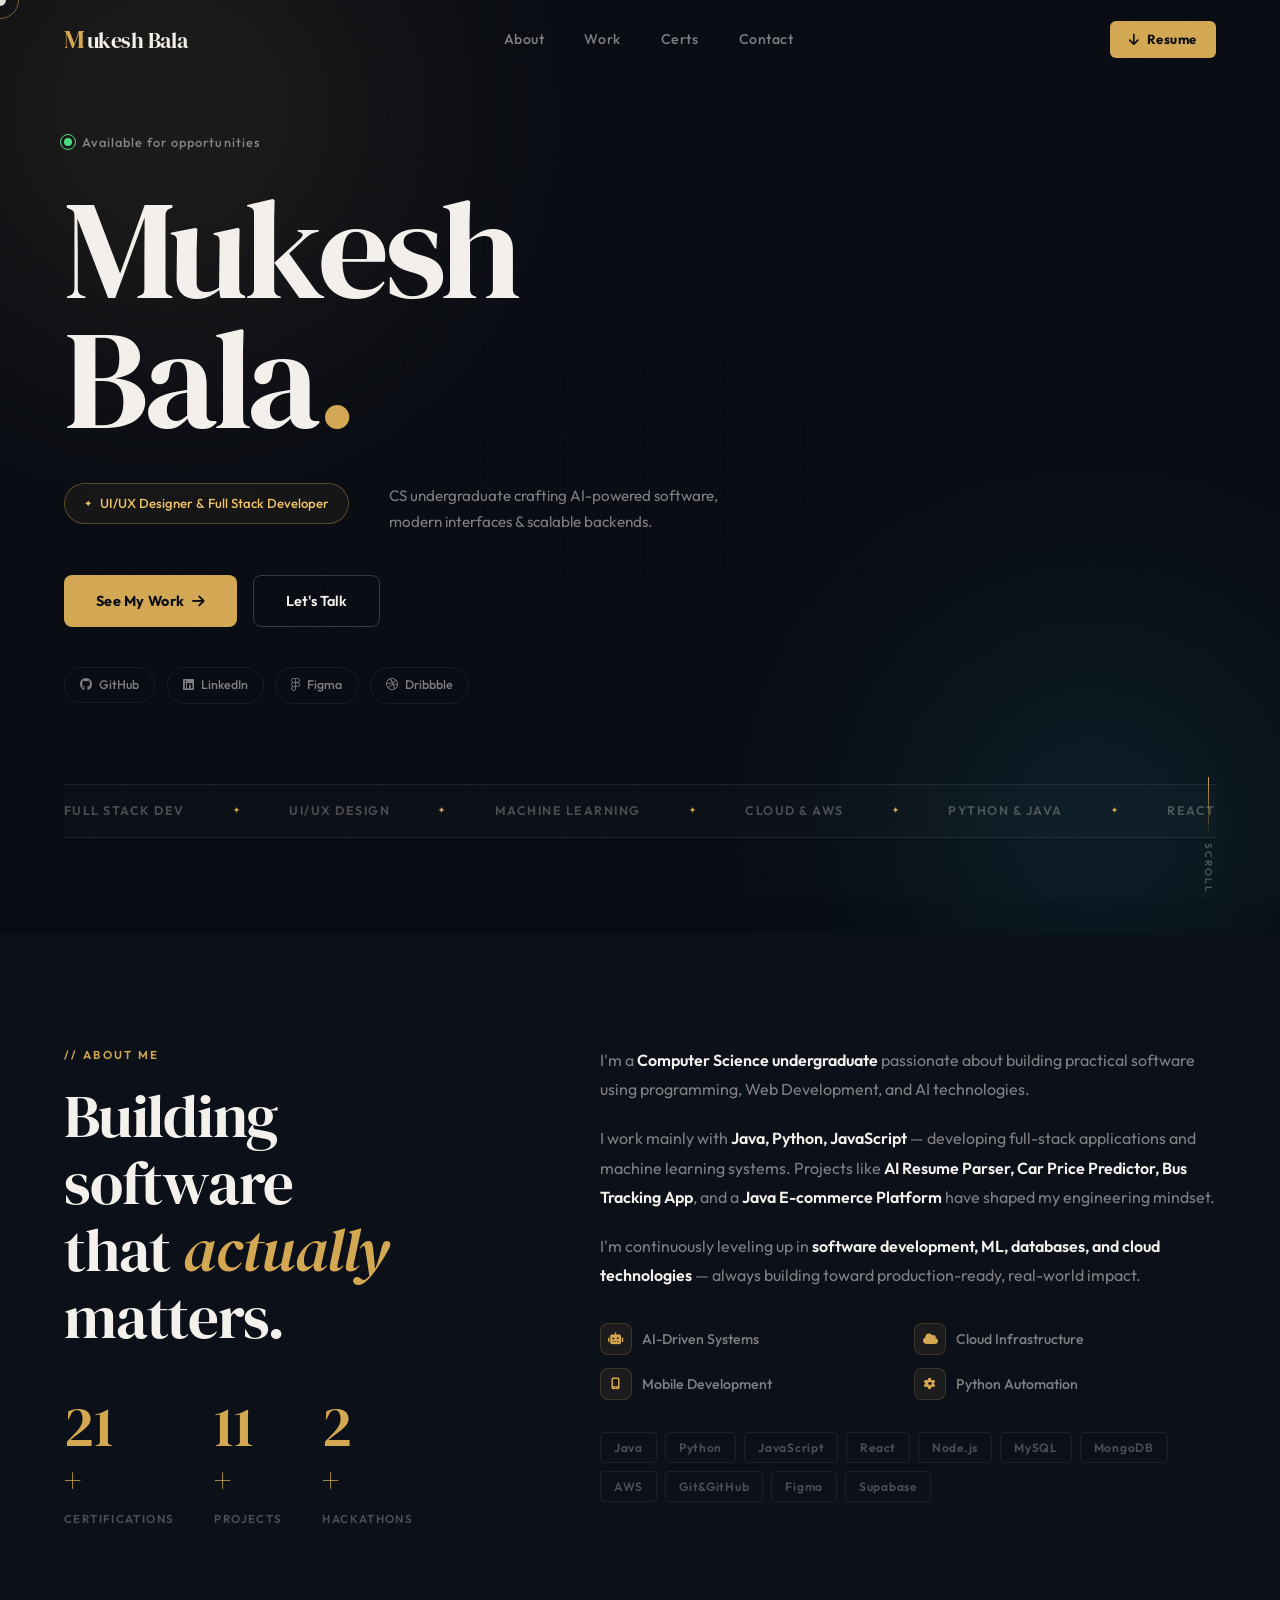
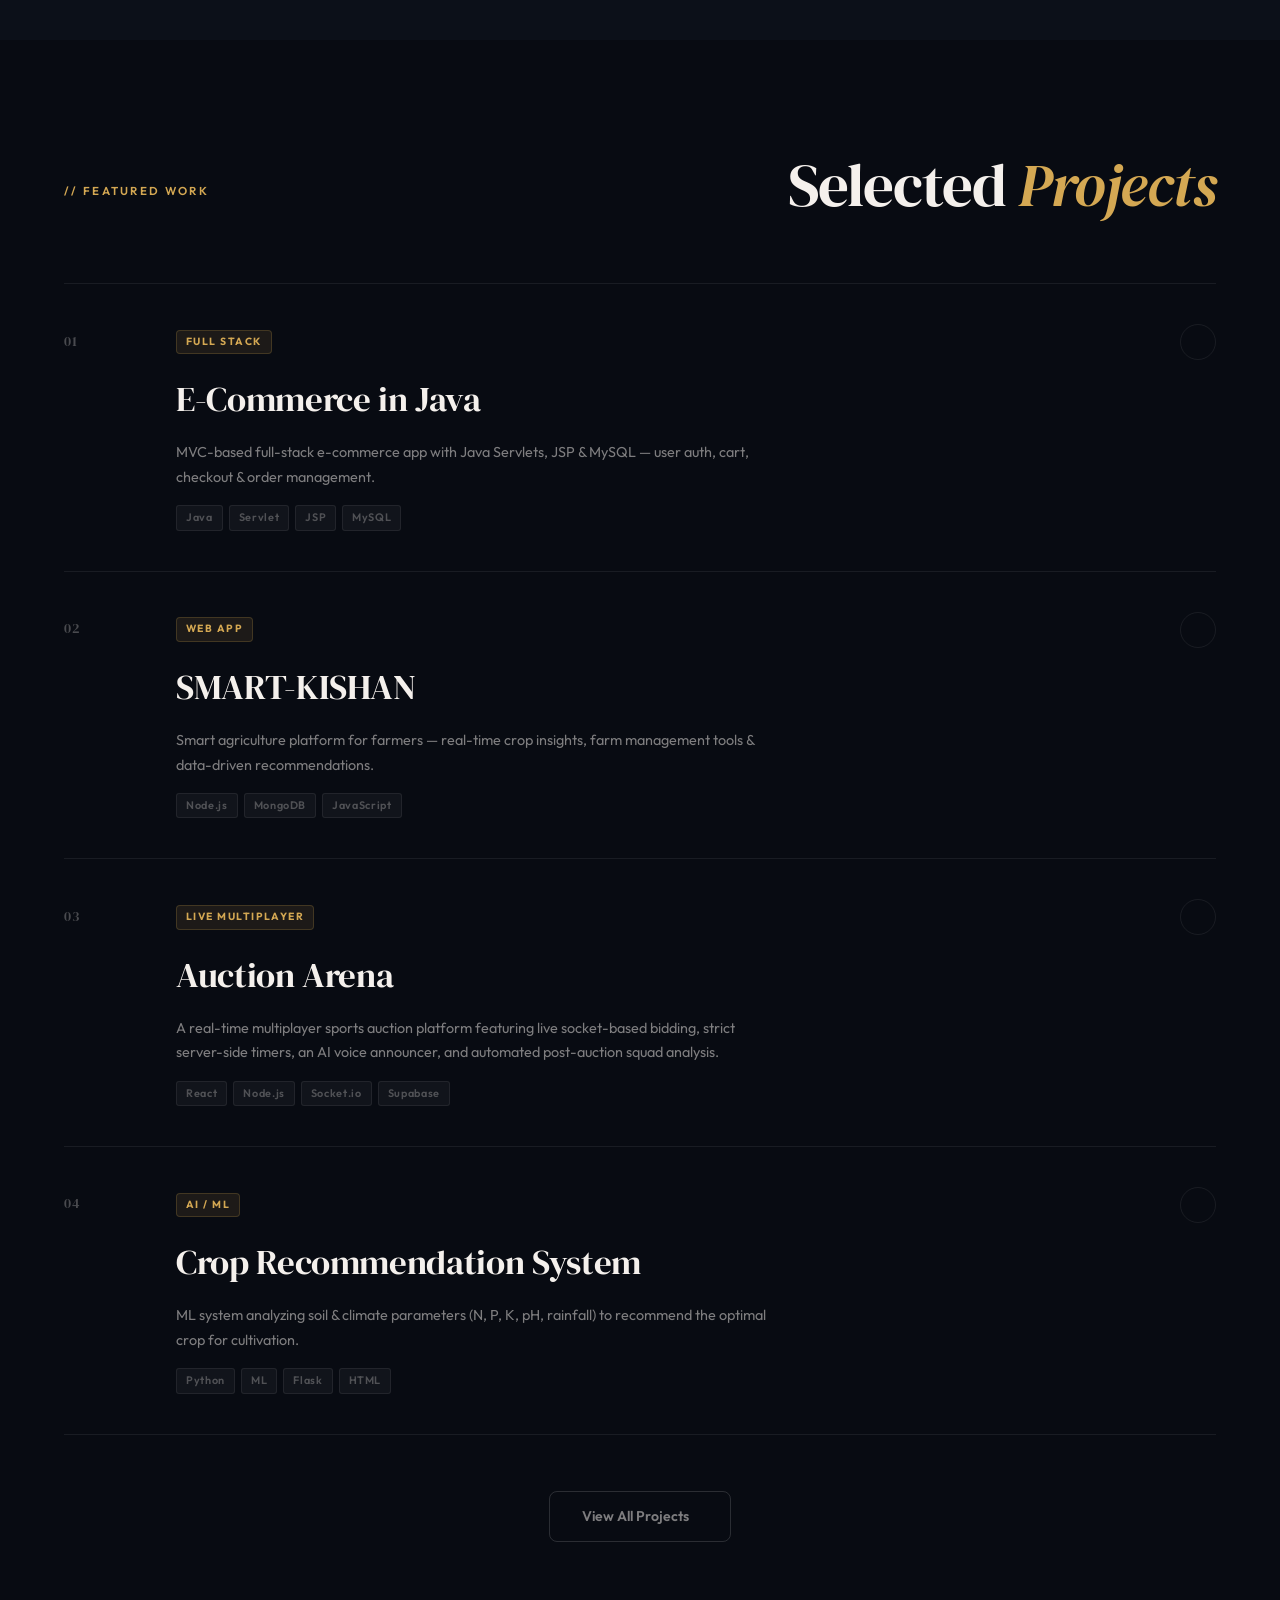
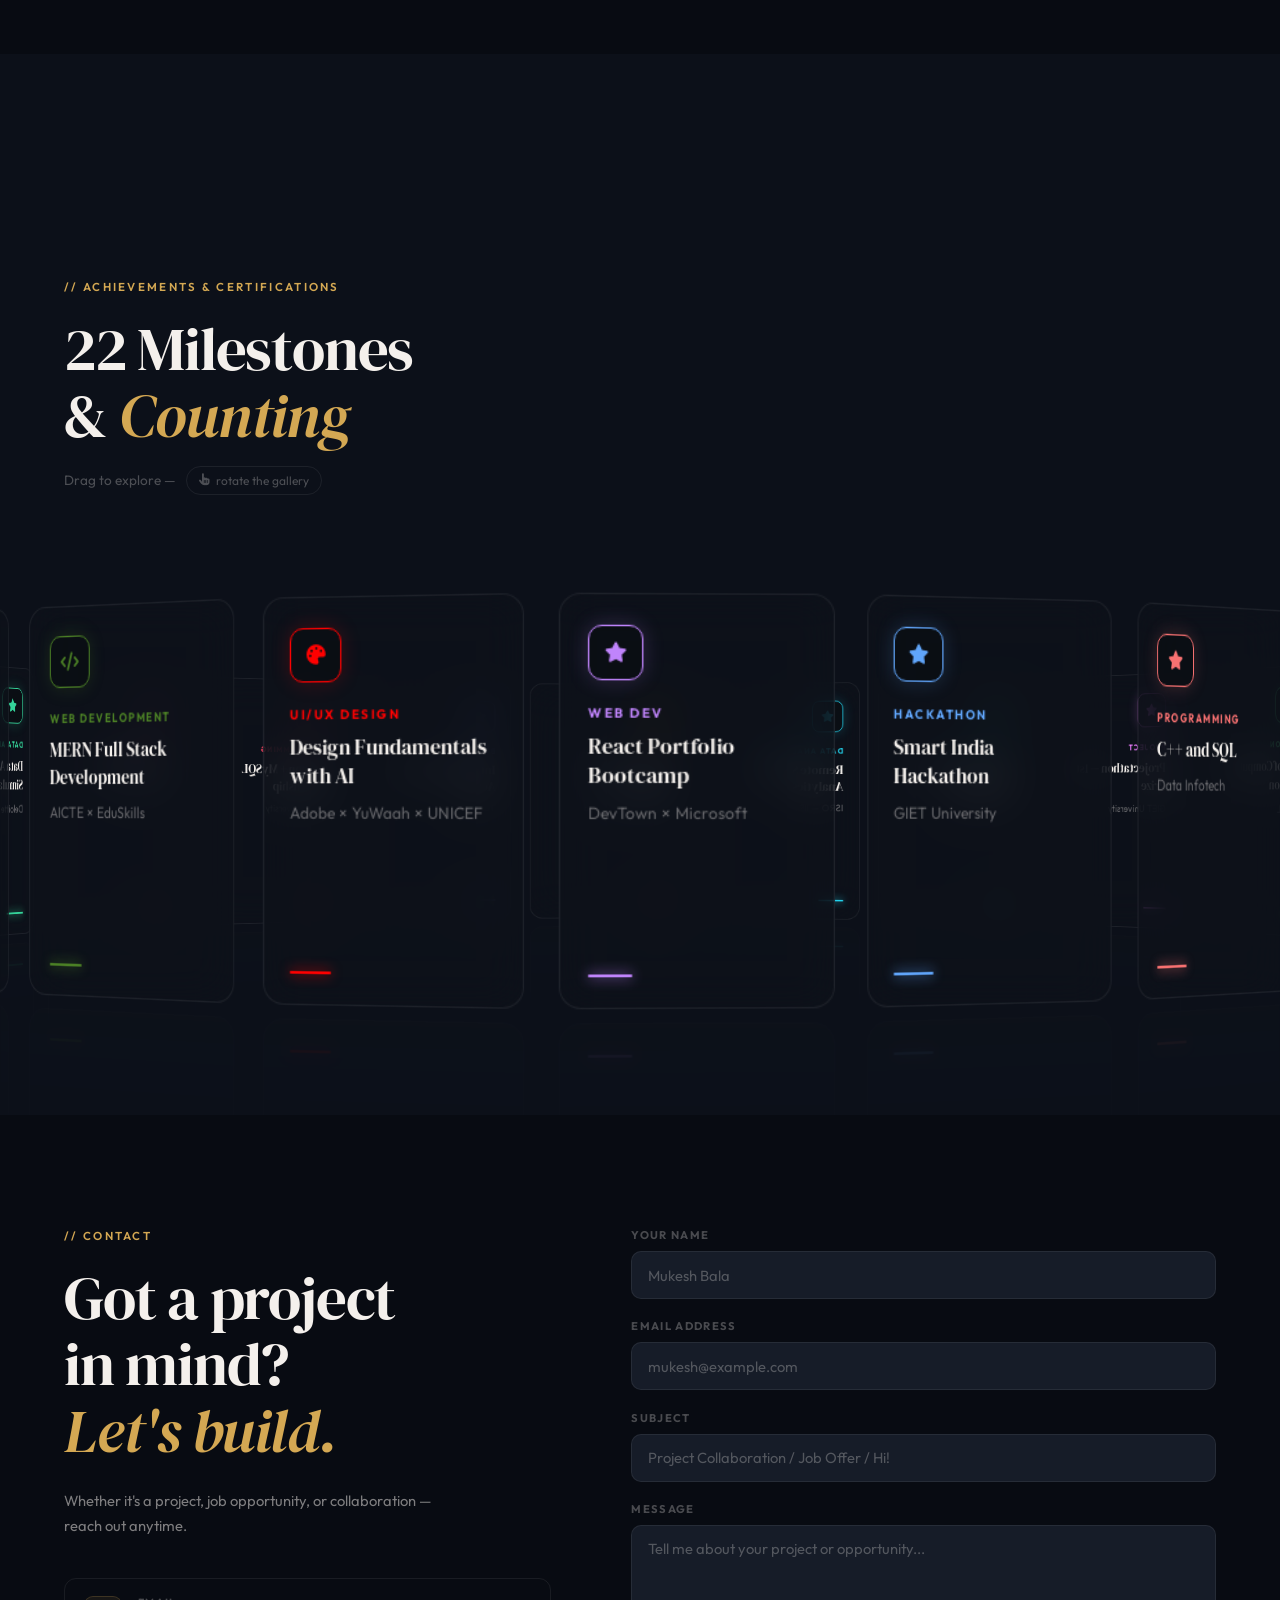
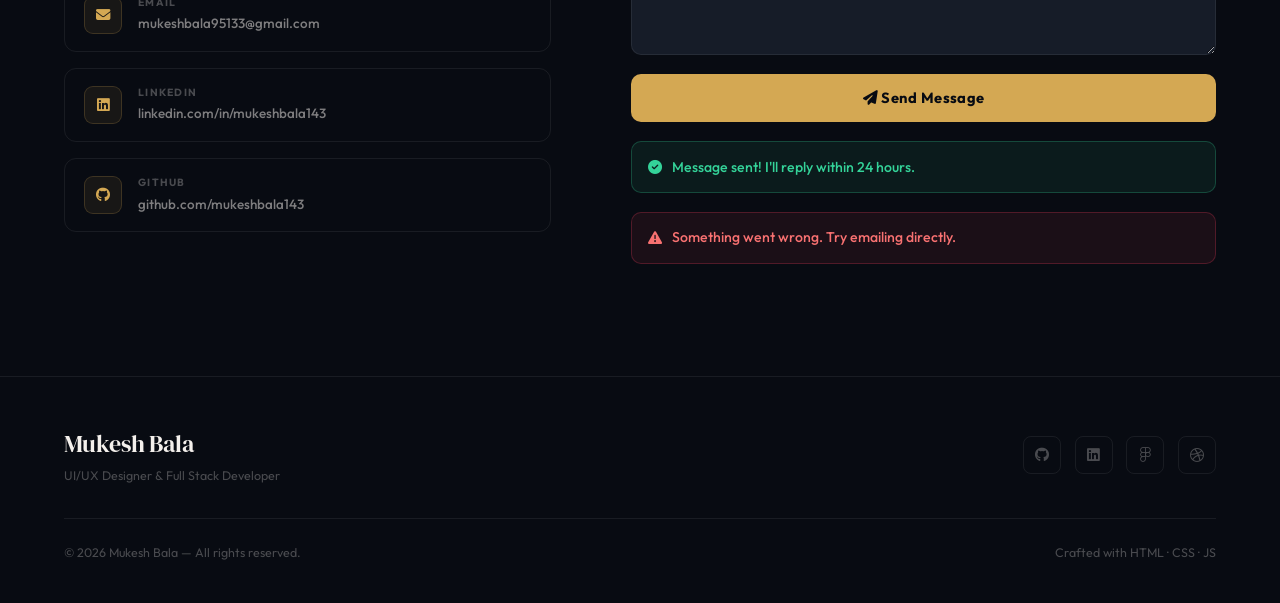
==== index.html @ f7a8ef42 "update certificate" ====
<!DOCTYPE html>
<html lang="en">
<head>
  <meta charset="UTF-8">
  <meta name="viewport" content="width=device-width, initial-scale=1.0">
  <meta name="description" content="Mukesh Bala — UI/UX Designer & Full Stack Developer. CS undergraduate building AI-powered, full-stack, and real-world software.">
  <title>Mukesh Bala</title>
  <link rel="preconnect" href="https://fonts.googleapis.com">
  <link rel="preconnect" href="https://fonts.gstatic.com" crossorigin>
  <link href="https://fonts.googleapis.com/css2?family=DM+Serif+Display:ital@0;1&family=Outfit:wght@300;400;500;600;700&display=swap" rel="stylesheet">
  <link rel="stylesheet" href="https://cdnjs.cloudflare.com/ajax/libs/font-awesome/6.5.0/css/all.min.css">
  <link rel="stylesheet" href="styles.css">
</head>
<body>

  <!-- NOISE TEXTURE OVERLAY -->
  <div class="noise"></div>

  <!-- MAGNETIC CURSOR -->
  <div class="cursor" id="cursor"><div class="cursor-dot"></div></div>
  <div class="cursor-follower" id="cursorFollower"></div>

  <!-- LOADING SCREEN -->
  <div class="loader" id="loader">
    <div class="loader-inner">
      <span class="loader-name">MB</span>
      <div class="loader-bar"><div class="loader-fill" id="loaderFill"></div></div>
    </div>
  </div>

  <!-- ═══════════════════ NAV ═══════════════════ -->
  <nav class="nav" id="mainNav">
    <a href="#home" class="nav-logo">
      <span class="logo-mark">M</span><span class="logo-text">ukesh Bala</span>
    </a>
    <div class="nav-links">
      <a href="#about"    class="nav-link">About</a>
      <a href="#work"     class="nav-link">Work</a>
      <a href="#certs"    class="nav-link">Certs</a>
      <a href="#contact"  class="nav-link">Contact</a>
    </div>
    <a href="Resume.pdf" download class="nav-cta">
      <i class="fas fa-arrow-down"></i> Resume
    </a>
    <button class="nav-toggle" id="navToggle" aria-label="Menu">
      <span></span><span></span>
    </button>
  </nav>

  <!-- MOBILE MENU -->
  <div class="mobile-menu" id="mobileMenu">
    <a href="#about"   class="mm-link" onclick="closeMobileMenu()">About</a>
    <a href="#work"    class="mm-link" onclick="closeMobileMenu()">Work</a>
    <a href="#certs"   class="mm-link" onclick="closeMobileMenu()">Certs</a>
    <a href="#contact" class="mm-link" onclick="closeMobileMenu()">Contact</a>
    <a href="Resume.pdf" download class="mm-cta">Download Resume</a>
  </div>

  <!-- ═══════════════════ HERO ═══════════════════ -->
  <section id="home" class="hero">
    <div class="hero-bg">
      <div class="hero-orb o1"></div>
      <div class="hero-orb o2"></div>
      <div class="hero-grid"></div>
    </div>

    <div class="hero-content">
      <div class="hero-eyebrow">
        <span class="pulse-ring"></span>
        <span>Available for opportunities</span>
      </div>

      <h1 class="hero-h1">
        <span class="line-wrap"><span class="reveal-line">Mukesh</span></span>
        <span class="line-wrap"><span class="reveal-line delay-1">Bala<span class="hero-dot">.</span></span></span>
      </h1>

      <div class="hero-sub-row">
        <div class="hero-role-pill">
          <span class="role-icon">✦</span>
          <span>UI/UX Designer &amp; Full Stack Developer</span>
        </div>
        <p class="hero-tagline">
          CS undergraduate crafting AI-powered software,<br>modern interfaces &amp; scalable backends.
        </p>
      </div>

      <div class="hero-ctas">
        <a href="#work" class="btn-gold">
          See My Work <i class="fas fa-arrow-right"></i>
        </a>
        <a href="#contact" class="btn-outline">
          Let's Talk
        </a>
      </div>

      <div class="hero-socials">
        <a href="https://github.com/mukeshbala143"           target="_blank" rel="noopener" class="social-pill"><i class="fab fa-github"></i><span>GitHub</span></a>
        <a href="https://www.linkedin.com/in/mukeshbala143"  target="_blank" rel="noopener" class="social-pill"><i class="fab fa-linkedin"></i><span>LinkedIn</span></a>
        <a href="https://www.figma.com/@mukeshdesign"        target="_blank" rel="noopener" class="social-pill"><i class="fab fa-figma"></i><span>Figma</span></a>
        <a href="https://dribbble.com/mukesh-bala"           target="_blank" rel="noopener" class="social-pill"><i class="fab fa-dribbble"></i><span>Dribbble</span></a>
      </div>
    </div>

    <div class="hero-marquee-wrap">
      <div class="hero-marquee">
        <span>Full Stack Dev</span><span class="sep">✦</span>
        <span>UI/UX Design</span><span class="sep">✦</span>
        <span>Machine Learning</span><span class="sep">✦</span>
        <span>Cloud &amp; AWS</span><span class="sep">✦</span>
        <span>Python &amp; Java</span><span class="sep">✦</span>
        <span>React &amp; Node</span><span class="sep">✦</span>
        <span>Full Stack Dev</span><span class="sep">✦</span>
        <span>UI/UX Design</span><span class="sep">✦</span>
        <span>Machine Learning</span><span class="sep">✦</span>
        <span>Cloud &amp; AWS</span><span class="sep">✦</span>
        <span>Python &amp; Java</span><span class="sep">✦</span>
        <span>React &amp; Node</span><span class="sep">✦</span>
      </div>
    </div>

    <div class="scroll-cue">
      <div class="scroll-line-anim"></div>
      <span>Scroll</span>
    </div>
  </section>

  <!-- ═══════════════════ ABOUT ═══════════════════ -->
  <section id="about" class="section about-section">
    <div class="container">
      <div class="about-grid">
        <div class="about-left">
          <p class="section-label">// About Me</p>
          <h2 class="section-h2">
            Building software<br>
            that <em>actually</em><br>
            matters.
          </h2>
          <div class="about-stats">
            <div class="stat">
              <span class="stat-n" data-count="22">0</span><span class="stat-plus">+</span>
              <p>Certifications</p>
            </div>
            <div class="stat">
              <span class="stat-n" data-count="12">0</span><span class="stat-plus">+</span>
              <p>Projects</p>
            </div>
            <div class="stat">
              <span class="stat-n" data-count="3">0</span><span class="stat-plus">+</span>
              <p>Hackathons</p>
            </div>
          </div>
        </div>

        <div class="about-right">
          <p class="about-body">
            I'm a <strong>Computer Science undergraduate</strong> passionate about building practical software using programming, Web Development, and AI technologies.
          </p>
          <p class="about-body">
            I work mainly with <strong>Java, Python, JavaScript</strong> — developing full-stack applications and machine learning systems. Projects like <strong>AI Resume Parser, Car Price Predictor, Bus Tracking App</strong>, and a <strong>Java E-commerce Platform</strong> have shaped my engineering mindset.
          </p>
          <p class="about-body">
            I'm continuously leveling up in <strong>software development, ML, databases, and cloud technologies</strong> — always building toward production-ready, real-world impact.
          </p>

          <div class="about-focus">
            <div class="focus-item"><i class="fas fa-robot"></i> AI-Driven Systems</div>
            <div class="focus-item"><i class="fas fa-cloud"></i> Cloud Infrastructure</div>
            <div class="focus-item"><i class="fas fa-mobile-screen"></i> Mobile Development</div>
            <div class="focus-item"><i class="fas fa-gear"></i> Python Automation</div>
          </div>

          <div class="tech-stack">
            <span>Java</span><span>Python</span><span>JavaScript</span><span>React</span>
            <span>Node.js</span><span>MySQL</span><span>MongoDB</span><span>AWS</span>
            <span>Git&GitHub</span><span>Figma</span><span>Supabase</span>
          </div>
        </div>
      </div>
    </div>
  </section>

  <!-- ═══════════════════ WORK / PROJECTS ═══════════════════ -->
  <section id="work" class="section work-section">
    <div class="container">
      <div class="section-head">
        <p class="section-label">// Featured Work</p>
        <h2 class="section-h2">Selected <em>Projects</em></h2>
      </div>

      <div class="work-list">

        <div class="work-item" data-project="cart">
          <div class="wi-number">01</div>
          <div class="wi-body">
            <div class="wi-top">
              <span class="wi-tag">Full Stack</span>
              <div class="wi-arrow"><i class="fas fa-arrow-up-right"></i></div>
            </div>
            <h3 class="wi-title">E-Commerce in Java</h3>
            <p class="wi-desc">MVC-based full-stack e-commerce app with Java Servlets, JSP &amp; MySQL — user auth, cart, checkout &amp; order management.</p>
            <div class="wi-tech"><span>Java</span><span>Servlet</span><span>JSP</span><span>MySQL</span></div>
          </div>
        </div>

        <div class="work-item" data-project="crop">
          <div class="wi-number">02</div>
          <div class="wi-body">
            <div class="wi-top">
              <span class="wi-tag">Web App</span>
              <div class="wi-arrow"><i class="fas fa-arrow-up-right"></i></div>
            </div>
            <h3 class="wi-title">SMART-KISHAN</h3>
            <p class="wi-desc">Smart agriculture platform for farmers — real-time crop insights, farm management tools &amp; data-driven recommendations.</p>
            <div class="wi-tech"><span>Node.js</span><span>MongoDB</span><span>JavaScript</span></div>
          </div>
        </div>

        <div class="work-item" data-project="auctionArena">
          <div class="wi-number">03</div>
          <div class="wi-body">
            <div class="wi-top">
              <span class="wi-tag">Live Multiplayer</span>
              <div class="wi-arrow"><i class="fas fa-arrow-up-right"></i></div>
            </div>
            <h3 class="wi-title">Auction Arena</h3>
            <p class="wi-desc">A real-time multiplayer sports auction platform featuring live socket-based bidding, strict server-side timers, an AI voice announcer, and automated post-auction squad analysis.</p>
            <div class="wi-tech"><span>React</span><span>Node.js</span><span>Socket.io</span><span>Supabase</span></div>
          </div>
        </div>

        <div class="work-item" data-project="farm">
          <div class="wi-number">04</div>
          <div class="wi-body">
            <div class="wi-top">
              <span class="wi-tag">AI / ML</span>
              <div class="wi-arrow"><i class="fas fa-arrow-up-right"></i></div>
            </div>
            <h3 class="wi-title">Crop Recommendation System</h3>
            <p class="wi-desc">ML system analyzing soil &amp; climate parameters (N, P, K, pH, rainfall) to recommend the optimal crop for cultivation.</p>
            <div class="wi-tech"><span>Python</span><span>ML</span><span>Flask</span><span>HTML</span></div>
          </div>
        </div>

      </div>

      <div class="work-cta-row">
        <a href="projects.html" class="btn-ghost">
          View All Projects <i class="fas fa-grid-2"></i>
        </a>
      </div>
    </div>
  </section>

  <!-- PROJECT MODAL -->
  <div class="pmodal-overlay" id="pModalOverlay">
    <div class="pmodal" id="pModal">
      <button class="pmodal-close" id="pModalClose"><i class="fas fa-xmark"></i></button>
      <div class="pmodal-tag" id="pmTag"></div>
      <h2 class="pmodal-title" id="pmTitle"></h2>
      <p class="pmodal-short" id="pmShort"></p>
      <p class="pmodal-long" id="pmLong"></p>
      <div class="pmodal-tech-label">Tech Stack</div>
      <div class="pmodal-tech" id="pmTech"></div>
      <a class="pmodal-gh" id="pmLink" target="_blank" rel="noopener">
        <i class="fab fa-github"></i> View on GitHub
      </a>
    </div>
  </div>

  <!-- ═══════════════════ CERTIFICATIONS CAROUSEL ═══════════════════ -->
  <section id="certs" class="section certs-section">
    <div class="container-title-certs">
      <p class="section-label">// Achievements &amp; Certifications</p>
      <h2 class="section-h2">22 Milestones<br>&amp; <em>Counting</em></h2>
      <p class="certs-sub">Drag to explore — <span class="drag-hint-text"><i class="fas fa-hand-pointer"></i> rotate the gallery</span></p>
    </div>

    <!-- ── DESKTOP: 3D Rotating Carousel ── -->
    <div class="carousel-wrapper">
      <div class="void-container" id="drag-container">
        <div class="carousel-pivot" id="pivot">

          <div class="gc" style="--i:1;  --clr:#c084fc;" onclick="openCertModal(0)">
            <div class="gc-inner">
              <div class="gc-icon"><i class="fas fa-star"></i></div>
              <span class="gc-cat">WEB DEV</span>
              <h3>React Portfolio Bootcamp</h3>
              <p>DevTown × Microsoft</p>
              <div class="gc-bar"></div>
            </div>
          </div>

          <div class="gc" style="--i:2;  --clr:#60a5fa;" onclick="openCertModal(1)">
            <div class="gc-inner">
              <div class="gc-icon"><i class="fas fa-star"></i></div>
              <span class="gc-cat">HACKATHON</span>
              <h3>Smart India Hackathon</h3>
              <p>GIET University</p>
              <div class="gc-bar"></div>
            </div>
          </div>

          <div class="gc" style="--i:3;  --clr:#f87171;" onclick="openCertModal(2)">
            <div class="gc-inner">
              <div class="gc-icon"><i class="fas fa-star"></i></div>
              <span class="gc-cat">PROGRAMMING</span>
              <h3>C++ and SQL</h3>
              <p>Data Infotech</p>
              <div class="gc-bar"></div>
            </div>
          </div>

          <div class="gc" style="--i:4;  --clr:#38bdf8;" onclick="openCertModal(3)">
            <div class="gc-inner">
              <div class="gc-icon"><i class="fas fa-star"></i></div>
              <span class="gc-cat">CYBER SECURITY</span>
              <h3>Cyber Security Workshop</h3>
              <p>Cyberyaan × GIET</p>
              <div class="gc-bar"></div>
            </div>
          </div>

          <div class="gc" style="--i:5;  --clr:#fb923c;" onclick="openCertModal(4)">
            <div class="gc-inner">
              <div class="gc-icon"><i class="fas fa-star"></i></div>
              <span class="gc-cat">HACKATHON</span>
              <h3>Hacknovation 2.0</h3>
              <p>GIET University</p>
              <div class="gc-bar"></div>
            </div>
          </div>

          <div class="gc" style="--i:6;  --clr:#f97316;" onclick="openCertModal(5)">
            <div class="gc-inner">
              <div class="gc-icon"><i class="fas fa-star"></i></div>
              <span class="gc-cat">AI / CLOUD</span>
              <h3>Oracle Cloud AI Foundations</h3>
              <p>Oracle University</p>
              <div class="gc-bar"></div>
            </div>
          </div>

          <div class="gc" style="--i:7;  --clr:#fbbf24;" onclick="openCertModal(6)">
            <div class="gc-inner">
              <div class="gc-icon"><i class="fas fa-star"></i></div>
              <span class="gc-cat">IOT</span>
              <h3>Industry 4.0 &amp; IoT</h3>
              <p>NPTEL</p>
              <div class="gc-bar"></div>
            </div>
          </div>

          <div class="gc" style="--i:8;  --clr:#4ade80;" onclick="openCertModal(7)">
            <div class="gc-inner">
              <div class="gc-icon"><i class="fas fa-star"></i></div>
              <span class="gc-cat">PYTHON</span>
              <h3>Joy of Computing Python</h3>
              <p>NPTEL</p>
              <div class="gc-bar"></div>
            </div>
          </div>

          <div class="gc" style="--i:9;  --clr:#e879f9;" onclick="openCertModal(8)">
            <div class="gc-inner">
              <div class="gc-icon"><i class="fas fa-star"></i></div>
              <span class="gc-cat">PROJECT</span>
              <h3>Projectathon — 1st Prize</h3>
              <p>GIET University</p>
              <div class="gc-bar"></div>
            </div>
          </div>

          <div class="gc" style="--i:10; --clr:#2dd4bf;" onclick="openCertModal(9)">
            <div class="gc-inner">
              <div class="gc-icon"><i class="fas fa-star"></i></div>
              <span class="gc-cat">INTERNSHIP</span>
              <h3>Industry Exposure Internship</h3>
              <p>Hebble Academy</p>
              <div class="gc-bar"></div>
            </div>
          </div>

          <div class="gc" style="--i:11; --clr:#22d3ee;" onclick="openCertModal(10)">
            <div class="gc-inner">
              <div class="gc-icon"><i class="fas fa-star"></i></div>
              <span class="gc-cat">DATA ANALYTICS</span>
              <h3>Remote Sensing Analytics</h3>
              <p>ISRO — IIRS</p>
              <div class="gc-bar"></div>
            </div>
          </div>

          <div class="gc" style="--i:12; --clr:#f59e0b;" onclick="openCertModal(11)">
            <div class="gc-inner">
              <div class="gc-icon"><i class="fas fa-star"></i></div>
              <span class="gc-cat">CLOUD</span>
              <h3>AWS Developer Training</h3>
              <p>Infosys Springboard</p>
              <div class="gc-bar"></div>
            </div>
          </div>

          <div class="gc" style="--i:13; --clr:#818cf8;" onclick="openCertModal(12)">
            <div class="gc-inner">
              <div class="gc-icon"><i class="fas fa-star"></i></div>
              <span class="gc-cat">BUSINESS</span>
              <h3>Intro to Corporate Actions</h3>
              <p>TCS iON</p>
              <div class="gc-bar"></div>
            </div>
          </div>

          <div class="gc" style="--i:14; --clr:#f43f5e;" onclick="openCertModal(13)">
            <div class="gc-inner">
              <div class="gc-icon"><i class="fas fa-star"></i></div>
              <span class="gc-cat">PROGRAMMING</span>
              <h3>Python + MySQL Internship</h3>
              <p>GIET University</p>
              <div class="gc-bar"></div>
            </div>
          </div>

          <div class="gc" style="--i:15; --clr:#ec4899;" onclick="openCertModal(14)">
            <div class="gc-inner">
              <div class="gc-icon"><i class="fas fa-star"></i></div>
              <span class="gc-cat">DATA SCIENCE</span>
              <h3>Data Science 101</h3>
              <p>IBM SkillsBuild</p>
              <div class="gc-bar"></div>
            </div>
          </div>

          <div class="gc" style="--i:16; --clr:#34d399;" onclick="openCertModal(15)">
            <div class="gc-inner">
              <div class="gc-icon"><i class="fas fa-star"></i></div>
              <span class="gc-cat">DATA ANALYTICS</span>
              <h3>Data Analytics Simulation</h3>
              <p>Deloitte (Forage)</p>
              <div class="gc-bar"></div>
            </div>
          </div>

          <div class="gc" style="--i:17; --clr:#a3e635;" onclick="openCertModal(16)">
            <div class="gc-inner">
              <div class="gc-icon"><i class="fas fa-star"></i></div>
              <span class="gc-cat">DESIGN &amp; UX</span>
              <h3>UX Design Foundations</h3>
              <p>Google (Coursera)</p>
              <div class="gc-bar"></div>
            </div>
          </div>

          <!-- ── NEW: Card 18 — AI-ML Virtual Internship ── -->
          <div class="gc" style="--i:18; --clr:#5f969f;" onclick="openCertModal(17)">
            <div class="gc-inner">
              <div class="gc-icon"><i class="fas fa-star"></i></div>
              <span class="gc-cat">AI / ML</span>
              <h3>AI-ML Virtual Internship</h3>
              <p>AICTE × Google × EduSkills</p>
              <div class="gc-bar"></div>
            </div>
          </div>

          <!-- NPTEL Certificate -->
          <div class="gc" style="--i:19; --clr:#6e5431;" onclick="openCertModal(18)">
            <div class="gc-inner">
              <div class="gc-icon"><i class="fas fa-chart-bar"></i></div>
              <span class="gc-cat">Data Science</span>
              <h3>Data Analytics with Python</h3>
              <p>NPTEL × IIT Roorkee</p>
              <div class="gc-bar"></div>
            </div>
          </div>

          <!-- Infosys Certificate -->
          <div class="gc" style="--i:20; --clr:#34627c;" onclick="openCertModal(19)">
            <div class="gc-inner">
              <div class="gc-icon"><i class="fas fa-robot"></i></div>
              <span class="gc-cat">Generative AI</span>
              <h3>Prompt Engineering</h3>
              <p>Infosys Springboard</p>
              <div class="gc-bar"></div>
            </div>
          </div>

          <!-- MERN Full Stack Development -->
          <div class="gc" style="--i:21; --clr:#4b8025;" onclick="openCertModal(20)">
            <div class="gc-inner">
              <div class="gc-icon"><i class="fas fa-code"></i></div>
              <span class="gc-cat">WEB DEVELOPMENT</span>
              <h3>MERN Full Stack Development</h3>
              <p>AICTE × EduSkills</p>
              <div class="gc-bar"></div>
            </div>
          </div>

          <!-- Design Fundamentals with AI -->
          <div class="gc" style="--i:22; --clr:#FF0000;" onclick="openCertModal(21)">
            <div class="gc-inner">
              <div class="gc-icon"><i class="fas fa-palette"></i></div>
              <span class="gc-cat">UI/UX DESIGN</span>
              <h3>Design Fundamentals with AI</h3>
              <p>Adobe × YuWaah × UNICEF</p>
              <div class="gc-bar"></div>
            </div>
          </div>

        </div>
      </div>
    </div>

    <!-- ── MOBILE: Horizontal Swipe Carousel ── -->
    <div class="mobile-cert-track-wrap">
      <p class="mobile-swipe-hint">
        <i class="fas fa-hand-pointer"></i> Swipe to explore all 22 certifications
      </p>
      <div class="mobile-cert-track">
        <!-- Cards built dynamically by JS from certsData -->
      </div>
      <div class="mobile-cert-dots"></div>
    </div>

  </section>

  <!-- CERT MODAL -->
  <div class="cert-overlay" id="certOverlay" onclick="handleCertOverlay(event)">
    <div class="cert-modal" id="certModal">
      <div class="cm-bar" id="cmBar"></div>
      <div class="cm-body">
        <div class="cm-head">
          <div class="cm-meta">
            <span class="cm-cat"  id="cmCat"></span>
            <h3 class="cm-title" id="cmTitle"></h3>
            <p  class="cm-prov"  id="cmProv"></p>
          </div>
          <button class="cm-close" onclick="closeCertModal()"><i class="fas fa-xmark"></i></button>
        </div>
        <p class="cm-desc" id="cmDesc"></p>
        <div class="cm-tech-label">Technologies</div>
        <div class="cm-tags" id="cmTags"></div>
        <div class="cm-footer" id="cmFooter"></div>
      </div>
    </div>
  </div>

  <!-- ═══════════════════ CONTACT ═══════════════════ -->
  <section id="contact" class="section contact-section">
    <div class="container">
      <div class="contact-grid">

        <div class="contact-left">
          <p class="section-label">// Contact</p>
          <h2 class="section-h2">
            Got a project<br>in mind?<br><em>Let's build.</em>
          </h2>
          <p class="contact-sub">Whether it's a project, job opportunity, or collaboration — reach out anytime.</p>

          <div class="contact-info-list">
            <a href="mailto:mukeshbala95133@gmail.com" class="cil-item">
              <div class="cil-icon"><i class="fas fa-envelope"></i></div>
              <div>
                <span class="cil-label">Email</span>
                <span class="cil-val">mukeshbala95133@gmail.com</span>
              </div>
            </a>
            <a href="https://www.linkedin.com/in/mukeshbala143" target="_blank" class="cil-item">
              <div class="cil-icon"><i class="fab fa-linkedin"></i></div>
              <div>
                <span class="cil-label">LinkedIn</span>
                <span class="cil-val">linkedin.com/in/mukeshbala143</span>
              </div>
            </a>
            <a href="https://github.com/mukeshbala143" target="_blank" class="cil-item">
              <div class="cil-icon"><i class="fab fa-github"></i></div>
              <div>
                <span class="cil-label">GitHub</span>
                <span class="cil-val">github.com/mukeshbala143</span>
              </div>
            </a>
          </div>
        </div>

        <div class="contact-right">
          <form class="contact-form" id="contactForm" novalidate>
            <div class="cf-group">
              <label class="cf-label">Your Name</label>
              <input type="text"  class="cf-input" id="cfName"    placeholder="Mukesh Bala" autocomplete="name" required>
            </div>
            <div class="cf-group">
              <label class="cf-label">Email Address</label>
              <input type="email" class="cf-input" id="cfEmail"   placeholder="mukesh@example.com" autocomplete="email" required>
            </div>
            <div class="cf-group">
              <label class="cf-label">Subject</label>
              <input type="text"  class="cf-input" id="cfSubject" placeholder="Project Collaboration / Job Offer / Hi!">
            </div>
            <div class="cf-group">
              <label class="cf-label">Message</label>
              <textarea class="cf-input cf-textarea" id="cfMessage" placeholder="Tell me about your project or opportunity..." required></textarea>
            </div>

            <input type="checkbox" name="botcheck" style="display:none">

            <button type="submit" class="cf-submit" id="cfSubmit">
              <span id="cfBtnText"><i class="fas fa-paper-plane"></i> Send Message</span>
              <span id="cfBtnLoad" style="display:none"><i class="fas fa-circle-notch fa-spin"></i> Sending...</span>
            </button>

            <div class="cf-success" id="cfSuccess" style="display:none">
              <i class="fas fa-circle-check"></i>
              <span>Message sent! I'll reply within 24 hours.</span>
            </div>

            <div class="cf-error" id="cfError" style="display:none">
              <i class="fas fa-triangle-exclamation"></i>
              <span id="cfErrorMsg">Something went wrong. Try emailing directly.</span>
            </div>
          </form>
        </div>

      </div>
    </div>
  </section>

  <!-- ═══════════════════ FOOTER ═══════════════════ -->
  <footer class="footer">
    <div class="container">
      <div class="footer-inner">
        <div class="footer-left">
          <p class="footer-name">Mukesh Bala</p>
          <p class="footer-sub">UI/UX Designer &amp; Full Stack Developer</p>
        </div>
        <div class="footer-socials">
          <a href="https://github.com/mukeshbala143"          target="_blank" rel="noopener"><i class="fab fa-github"></i></a>
          <a href="https://www.linkedin.com/in/mukeshbala143" target="_blank" rel="noopener"><i class="fab fa-linkedin"></i></a>
          <a href="https://www.figma.com/@mukeshdesign"       target="_blank" rel="noopener"><i class="fab fa-figma"></i></a>
          <a href="https://dribbble.com/mukesh-bala"          target="_blank" rel="noopener"><i class="fab fa-dribbble"></i></a>
        </div>
      </div>
      <div class="footer-divider"></div>
      <div class="footer-bottom">
        <p>© 2026 Mukesh Bala — All rights reserved.</p>
        <p>Crafted with HTML · CSS · JS</p>
      </div>
    </div>
  </footer>

  <script src="app.js"></script>
</body>
</html>
---- styles.css ----
/* ================================================================
   MUKESH BALA PORTFOLIO — styles.css
   Aesthetic: Dark Luxury Editorial
   Fonts: DM Serif Display + Outfit
   Theme: Near-black, gold accent, sharp editorial layout
   ================================================================ */

/* ── RESET ── */
*, *::before, *::after { margin:0; padding:0; box-sizing:border-box; }

:root {
  --black:      #080b12;
  --dark:       #0c1019;
  --surface:    #111620;
  --surface2:   #161c28;
  --border:     rgba(255,255,255,0.07);
  --border-h:   rgba(255,255,255,0.14);
  --gold:       #d4a853;
  --gold-light: #f0c46a;
  --cyan:       #22d3ee;
  --white:      #f4f0ec;
  --grey:       rgba(244,240,236,0.5);
  --grey2:      rgba(244,240,236,0.28);
  --font-serif: 'DM Serif Display', serif;
  --font-sans:  'Outfit', sans-serif;
  --ease:       cubic-bezier(0.4,0,0.2,1);
  --ease-out:   cubic-bezier(0,0,0.2,1);
  /* Carousel */
  --cw: 200px;
  --ch: 300px;
  --cr: 780px;
}

html { scroll-behavior:smooth; }

body {
  font-family: var(--font-sans);
  background: var(--black);
  color: var(--white);
  overflow-x: hidden;
  line-height: 1.6;
  cursor: none;
}

::selection { background:rgba(212,168,83,0.25); color:var(--white); }

/* ── NOISE TEXTURE ── */
.noise {
  position: fixed;
  inset: 0;
  z-index: 9999;
  pointer-events: none;
  opacity: 0.032;
  background-image: url("data:image/svg+xml,%3Csvg viewBox='0 0 256 256' xmlns='http://www.w3.org/2000/svg'%3E%3Cfilter id='noise'%3E%3CfeTurbulence type='fractalNoise' baseFrequency='0.9' numOctaves='4' stitchTiles='stitch'/%3E%3C/filter%3E%3Crect width='100%25' height='100%25' filter='url(%23noise)'/%3E%3C/svg%3E");
  background-size: 256px 256px;
}

/* ── CUSTOM CURSOR ── */
.cursor {
  position: fixed;
  top: 0; left: 0;
  width: 12px; height: 12px;
  pointer-events: none;
  z-index: 10000;
  mix-blend-mode: difference;
  transform: translate(-50%,-50%);
}

.cursor-dot {
  width: 100%; height: 100%;
  background: var(--white);
  border-radius: 50%;
  transition: transform 0.15s var(--ease);
}

.cursor-follower {
  position: fixed;
  width: 38px; height: 38px;
  border: 1px solid rgba(212,168,83,0.5);
  border-radius: 50%;
  pointer-events: none;
  z-index: 9999;
  transform: translate(-50%,-50%);
  transition: all 0.12s var(--ease);
  mix-blend-mode: normal;
}

body:hover .cursor-follower { opacity:1; }

/* ── LOADER ── */
.loader {
  position: fixed;
  inset: 0;
  background: var(--black);
  z-index: 99999;
  display: flex;
  align-items: center;
  justify-content: center;
  transition: opacity 0.6s var(--ease), transform 0.6s var(--ease);
}

.loader.hidden { opacity:0; pointer-events:none; transform:scale(1.05); }

.loader-inner { text-align:center; }

.loader-name {
  display: block;
  font-family: var(--font-serif);
  font-size: 4rem;
  color: var(--gold);
  letter-spacing: -0.02em;
  margin-bottom: 1.5rem;
}

.loader-bar {
  width: 160px;
  height: 2px;
  background: rgba(255,255,255,0.08);
  border-radius: 2px;
  overflow: hidden;
  margin: 0 auto;
}

.loader-fill {
  height: 100%;
  width: 0%;
  background: linear-gradient(90deg,var(--gold),var(--cyan));
  border-radius: 2px;
  transition: width 0.05s linear;
}

/* ================================================================
   NAVIGATION
   ================================================================ */
.nav {
  position: fixed;
  top: 0; left: 0; right: 0;
  z-index: 1000;
  padding: 1.2rem 5%;
  display: flex;
  align-items: center;
  justify-content: space-between;
  transition: background 0.4s var(--ease), backdrop-filter 0.4s;
}

.nav.scrolled {
  background: rgba(8,11,18,0.88);
  backdrop-filter: blur(20px);
  -webkit-backdrop-filter: blur(20px);
  border-bottom: 1px solid var(--border);
}

.nav-logo {
  display: flex;
  align-items: baseline;
  gap: 2px;
  text-decoration: none;
  font-family: var(--font-serif);
  font-size: 1.4rem;
  color: var(--white);
  letter-spacing: -0.02em;
}

.logo-mark {
  color: var(--gold);
  font-size: 1.6rem;
}

.nav-links {
  display: flex;
  gap: 2.5rem;
}

.nav-link {
  color: var(--grey);
  text-decoration: none;
  font-size: 0.88rem;
  font-weight: 500;
  letter-spacing: 0.04em;
  position: relative;
  transition: color 0.25s;
}

.nav-link::after {
  content: '';
  position: absolute;
  bottom: -4px; left: 0;
  width: 0; height: 1px;
  background: var(--gold);
  transition: width 0.3s var(--ease);
}

.nav-link:hover { color: var(--white); }
.nav-link:hover::after { width: 100%; }

.nav-cta {
  display: flex;
  align-items: center;
  gap: 7px;
  padding: 0.5rem 1.2rem;
  background: var(--gold);
  color: var(--black);
  text-decoration: none;
  font-weight: 700;
  font-size: 0.82rem;
  border-radius: 6px;
  letter-spacing: 0.04em;
  transition: all 0.25s;
}

.nav-cta:hover {
  background: var(--gold-light);
  transform: translateY(-1px);
  box-shadow: 0 6px 20px rgba(212,168,83,0.35);
}

.nav-toggle { display:none; background:none; border:none; cursor:none; }
.nav-toggle span {
  display: block;
  width: 22px; height: 1.5px;
  background: var(--white);
  margin: 5px 0;
  transition: all 0.3s;
}

/* MOBILE MENU */
.mobile-menu {
  position: fixed;
  inset: 0;
  background: var(--black);
  z-index: 999;
  display: flex;
  flex-direction: column;
  align-items: center;
  justify-content: center;
  gap: 2rem;
  transform: translateX(100%);
  transition: transform 0.45s cubic-bezier(0.77,0,0.175,1);
}

.mobile-menu.open { transform: translateX(0); }

.mm-link {
  font-family: var(--font-serif);
  font-size: 2.8rem;
  color: var(--white);
  text-decoration: none;
  opacity: 0.7;
  transition: opacity 0.2s, color 0.2s;
}

.mm-link:hover { opacity:1; color:var(--gold); }

.mm-cta {
  margin-top: 1rem;
  padding: 0.75rem 2rem;
  background: var(--gold);
  color: var(--black);
  text-decoration: none;
  font-weight: 700;
  border-radius: 6px;
  font-size: 0.9rem;
}

/* ================================================================
   UTILITIES
   ================================================================ */
.container {
  width: 90%;
  max-width: 1200px;
  margin: 0 auto;
}

.section { padding: 7rem 0; }

.section-label {
  font-size: 0.72rem;
  font-weight: 600;
  letter-spacing: 0.2em;
  text-transform: uppercase;
  color: var(--gold);
  margin-bottom: 1.2rem;
  display: block;
}

.section-h2 {
  font-family: var(--font-serif);
  font-size: clamp(2.4rem,5vw,3.8rem);
  font-weight: 400;
  line-height: 1.1;
  letter-spacing: -0.02em;
  margin-bottom: 0;
}

.section-h2 em {
  font-style: italic;
  color: var(--gold);
}

/* ================================================================
   HERO
   ================================================================ */
.hero {
  min-height: 100vh;
  display: flex;
  flex-direction: column;
  justify-content: center;
  padding: 8rem 5% 6rem;
  position: relative;
  overflow: hidden;
}

.hero-bg {
  position: absolute;
  inset: 0;
  pointer-events: none;
  z-index: 0;
}

.hero-orb {
  position: absolute;
  border-radius: 50%;
  filter: blur(120px);
  opacity: 0.18;
}

.o1 {
  width: 600px; height: 600px;
  background: radial-gradient(circle, #d4a853, transparent 70%);
  top: -20%; left: -10%;
  animation: orbFloat 18s ease-in-out infinite;
}

.o2 {
  width: 500px; height: 500px;
  background: radial-gradient(circle, #22d3ee, transparent 70%);
  bottom: -15%; right: -5%;
  animation: orbFloat 22s ease-in-out infinite reverse;
}

@keyframes orbFloat {
  0%,100% { transform:translate(0,0) scale(1); }
  40%     { transform:translate(40px,-40px) scale(1.06); }
  70%     { transform:translate(-25px,25px) scale(0.94); }
}

.hero-grid {
  position: absolute;
  inset: 0;
  background-image:
    linear-gradient(rgba(255,255,255,0.02) 1px, transparent 1px),
    linear-gradient(90deg, rgba(255,255,255,0.02) 1px, transparent 1px);
  background-size: 80px 80px;
  mask-image: radial-gradient(ellipse 80% 80% at 50% 50%, rgba(0,0,0,0.6) 0%, transparent 100%);
}

.hero-content {
  position: relative;
  z-index: 2;
  max-width: 1200px;
  margin: 0 auto;
  width: 100%;
}

.hero-eyebrow {
  display: inline-flex;
  align-items: center;
  gap: 10px;
  font-size: 0.8rem;
  font-weight: 500;
  letter-spacing: 0.08em;
  color: var(--grey);
  margin-bottom: 2rem;
  animation: fadeUp 0.8s var(--ease) 0.5s both;
}

.pulse-ring {
  width: 8px; height: 8px;
  background: #4ade80;
  border-radius: 50%;
  position: relative;
  flex-shrink: 0;
}

.pulse-ring::after {
  content: '';
  position: absolute;
  inset: -4px;
  border-radius: 50%;
  border: 1.5px solid #4ade80;
  animation: pingRing 2s ease-out infinite;
}

@keyframes pingRing {
  0%   { transform:scale(1); opacity:0.8; }
  100% { transform:scale(2.2); opacity:0; }
}

.hero-h1 {
  font-family: var(--font-serif);
  font-size: clamp(4rem, 11vw, 9rem);
  font-weight: 400;
  line-height: 0.92;
  letter-spacing: -0.03em;
  margin-bottom: 2.5rem;
  overflow: hidden;
}

.line-wrap { display:block; overflow:hidden; }

.reveal-line {
  display: block;
  animation: revealUp 0.9s cubic-bezier(0.77,0,0.175,1) 0.7s both;
}

.delay-1 { animation-delay: 0.85s; }

.hero-dot { color:var(--gold); }

.hero-sub-row {
  display: flex;
  align-items: flex-start;
  gap: 2.5rem;
  margin-bottom: 2.5rem;
  flex-wrap: wrap;
  animation: fadeUp 0.8s var(--ease) 1.1s both;
}

.hero-role-pill {
  display: inline-flex;
  align-items: center;
  gap: 8px;
  padding: 0.55rem 1.2rem;
  border: 1px solid rgba(212,168,83,0.35);
  border-radius: 100px;
  font-size: 0.82rem;
  font-weight: 500;
  color: var(--gold-light);
  white-space: nowrap;
  background: rgba(212,168,83,0.06);
}

.role-icon { font-size:0.6rem; }

.hero-tagline {
  font-size: 0.95rem;
  color: var(--grey);
  line-height: 1.7;
}

.hero-ctas {
  display: flex;
  gap: 1rem;
  margin-bottom: 2.5rem;
  flex-wrap: wrap;
  animation: fadeUp 0.8s var(--ease) 1.2s both;
}

.btn-gold {
  display: inline-flex;
  align-items: center;
  gap: 8px;
  padding: 0.85rem 2rem;
  background: var(--gold);
  color: var(--black);
  text-decoration: none;
  font-weight: 700;
  font-size: 0.9rem;
  border-radius: 8px;
  transition: all 0.28s var(--ease);
  letter-spacing: 0.02em;
}

.btn-gold:hover {
  background: var(--gold-light);
  transform: translateY(-3px);
  box-shadow: 0 12px 32px rgba(212,168,83,0.4);
}

.btn-outline {
  display: inline-flex;
  align-items: center;
  gap: 8px;
  padding: 0.85rem 2rem;
  border: 1px solid rgba(244,240,236,0.2);
  color: var(--white);
  text-decoration: none;
  font-weight: 600;
  font-size: 0.9rem;
  border-radius: 8px;
  transition: all 0.28s;
  background: transparent;
  font-family: var(--font-sans);
}

.btn-outline:hover {
  border-color: rgba(244,240,236,0.45);
  background: rgba(255,255,255,0.04);
  transform: translateY(-2px);
}

.btn-ghost {
  display: inline-flex;
  align-items: center;
  gap: 9px;
  padding: 0.85rem 2rem;
  border: 1px solid var(--border-h);
  color: var(--grey);
  text-decoration: none;
  font-weight: 600;
  font-size: 0.88rem;
  border-radius: 8px;
  transition: all 0.28s;
  font-family: var(--font-sans);
}

.btn-ghost:hover {
  border-color: var(--gold);
  color: var(--gold);
  transform: translateY(-2px);
  box-shadow: 0 8px 24px rgba(212,168,83,0.12);
}

.hero-socials {
  display: flex;
  gap: 0.7rem;
  flex-wrap: wrap;
  animation: fadeUp 0.8s var(--ease) 1.3s both;
}

.social-pill {
  display: inline-flex;
  align-items: center;
  gap: 7px;
  padding: 0.45rem 0.95rem;
  border: 1px solid var(--border);
  border-radius: 100px;
  color: var(--grey);
  text-decoration: none;
  font-size: 0.78rem;
  font-weight: 500;
  transition: all 0.25s;
}

.social-pill:hover {
  border-color: var(--gold);
  color: var(--gold-light);
  background: rgba(212,168,83,0.06);
  transform: translateY(-2px);
}

/* MARQUEE */
.hero-marquee-wrap {
  position: relative;
  z-index: 2;
  margin-top: 5rem;
  border-top: 1px solid var(--border);
  border-bottom: 1px solid var(--border);
  padding: 1rem 0;
  overflow: hidden;
  background: rgba(255,255,255,0.015);
}

.hero-marquee {
  display: flex;
  gap: 3rem;
  white-space: nowrap;
  animation: marquee 28s linear infinite;
  font-size: 0.78rem;
  font-weight: 600;
  letter-spacing: 0.12em;
  text-transform: uppercase;
  color: var(--grey2);
  width: max-content;
}

.hero-marquee .sep { color:var(--gold); font-size:0.5rem; display:inline-flex; align-items:center; }

@keyframes marquee { from { transform:translateX(0); } to { transform:translateX(-50%); } }

/* SCROLL CUE */
.scroll-cue {
  position: absolute;
  bottom: 2.5rem;
  right: 5%;
  display: flex;
  flex-direction: column;
  align-items: center;
  gap: 6px;
  z-index: 2;
}

.scroll-cue span {
  font-size: 0.62rem;
  font-weight: 600;
  letter-spacing: 0.2em;
  text-transform: uppercase;
  color: var(--grey2);
  writing-mode: vertical-rl;
}

.scroll-line-anim {
  width: 1px;
  height: 60px;
  background: linear-gradient(to bottom, var(--gold), transparent);
  animation: scrollLine 2s ease-in-out infinite;
}

@keyframes scrollLine {
  0%,100% { transform:scaleY(1); opacity:1; }
  50%      { transform:scaleY(0.4); opacity:0.3; }
}

/* ================================================================
   ABOUT
   ================================================================ */
.about-section { background:var(--dark); }

.about-grid {
  display: grid;
  grid-template-columns: 1fr 1.4fr;
  gap: 6rem;
  align-items: start;
}

.about-stats {
  display: flex;
  gap: 2.5rem;
  margin-top: 3rem;
  flex-wrap: wrap;
}

.stat { text-align:left; }

.stat-n {
  font-family: var(--font-serif);
  font-size: 3.5rem;
  color: var(--gold);
  line-height: 1;
  display: block;
}

.stat-plus { font-family:var(--font-serif); font-size:2rem; color:var(--gold); vertical-align:super; }

.stat p {
  font-size: 0.72rem;
  font-weight: 600;
  letter-spacing: 0.12em;
  text-transform: uppercase;
  color: var(--grey2);
  margin-top: 4px;
}

.about-body {
  font-size: 1rem;
  color: var(--grey);
  line-height: 1.85;
  margin-bottom: 1.2rem;
}

.about-body strong { color:var(--white); font-weight:600; }

.about-focus {
  display: grid;
  grid-template-columns: 1fr 1fr;
  gap: 0.8rem;
  margin: 2rem 0;
}

.focus-item {
  display: flex;
  align-items: center;
  gap: 10px;
  font-size: 0.88rem;
  color: var(--grey);
  font-weight: 500;
}

.focus-item i {
  width: 32px;
  height: 32px;
  border-radius: 8px;
  background: rgba(212,168,83,0.08);
  border: 1px solid rgba(212,168,83,0.18);
  display: flex;
  align-items: center;
  justify-content: center;
  color: var(--gold);
  font-size: 0.75rem;
  flex-shrink: 0;
}

.tech-stack {
  display: flex;
  flex-wrap: wrap;
  gap: 8px;
  margin-top: 1.5rem;
}

.tech-stack span {
  padding: 5px 13px;
  border: 1px solid var(--border);
  border-radius: 4px;
  font-size: 0.75rem;
  font-weight: 600;
  color: var(--grey2);
  letter-spacing: 0.06em;
  transition: all 0.2s;
}

.tech-stack span:hover {
  border-color: var(--gold);
  color: var(--gold);
}

/* ================================================================
   WORK / PROJECTS
   ================================================================ */
.work-section { background:var(--black); }

.section-head {
  display: flex;
  justify-content: space-between;
  align-items: flex-end;
  margin-bottom: 4rem;
  flex-wrap: wrap;
  gap: 1.5rem;
}

.work-list { display:flex; flex-direction:column; }

.work-item {
  display: grid;
  grid-template-columns: 80px 1fr;
  gap: 2rem;
  padding: 2.5rem 0;
  border-bottom: 1px solid var(--border);
  cursor: pointer;
  position: relative;
  transition: all 0.3s var(--ease);
  align-items: start;
}

.work-item::before {
  content: '';
  position: absolute;
  left: -2.5%;
  right: -2.5%;
  top: 0; bottom: 0;
  background: rgba(212,168,83,0.03);
  border-radius: 12px;
  opacity: 0;
  transition: opacity 0.3s;
}

.work-item:hover::before { opacity:1; }
.work-item:first-child { border-top: 1px solid var(--border); }

.wi-number {
  font-family: var(--font-serif);
  font-size: 0.85rem;
  color: var(--grey2);
  padding-top: 0.4rem;
  letter-spacing: 0.08em;
  transition: color 0.3s;
}

.work-item:hover .wi-number { color:var(--gold); }

.wi-body { flex:1; }

.wi-top {
  display: flex;
  align-items: center;
  justify-content: space-between;
  margin-bottom: 0.7rem;
}

.wi-tag {
  font-size: 0.65rem;
  font-weight: 700;
  letter-spacing: 0.14em;
  text-transform: uppercase;
  color: var(--gold);
  background: rgba(212,168,83,0.1);
  border: 1px solid rgba(212,168,83,0.2);
  padding: 3px 9px;
  border-radius: 4px;
}

.wi-arrow {
  width: 36px; height: 36px;
  border: 1px solid var(--border);
  border-radius: 50%;
  display: flex;
  align-items: center;
  justify-content: center;
  color: var(--grey2);
  font-size: 0.8rem;
  transition: all 0.3s;
}

.work-item:hover .wi-arrow {
  background: var(--gold);
  border-color: var(--gold);
  color: var(--black);
  transform: rotate(45deg) scale(1.1);
}

.wi-title {
  font-family: var(--font-serif);
  font-size: clamp(1.5rem,3vw,2.2rem);
  font-weight: 400;
  margin-bottom: 0.8rem;
  color: var(--white);
  transition: color 0.3s;
  letter-spacing: -0.01em;
}

.work-item:hover .wi-title { color:var(--gold-light); }

.wi-desc {
  font-size: 0.9rem;
  color: var(--grey);
  line-height: 1.7;
  margin-bottom: 1rem;
  max-width: 600px;
}

.wi-tech {
  display: flex;
  gap: 6px;
  flex-wrap: wrap;
}

.wi-tech span {
  font-size: 0.68rem;
  font-weight: 600;
  padding: 3px 9px;
  border-radius: 3px;
  background: rgba(255,255,255,0.04);
  border: 1px solid var(--border);
  color: var(--grey2);
  letter-spacing: 0.06em;
}

.work-cta-row {
  display: flex;
  justify-content: center;
  margin-top: 3.5rem;
}

/* ── PROJECT MODAL ── */
.pmodal-overlay {
  position: fixed;
  inset: 0;
  background: rgba(0,0,0,0.88);
  backdrop-filter: blur(12px);
  z-index: 5000;
  display: flex;
  align-items: center;
  justify-content: center;
  padding: 20px;
  opacity: 0;
  pointer-events: none;
  transition: opacity 0.3s;
}

.pmodal-overlay.open { opacity:1; pointer-events:all; }

.pmodal {
  background: var(--surface);
  border: 1px solid var(--border-h);
  border-radius: 16px;
  padding: 2.5rem;
  max-width: 680px;
  width: 100%;
  max-height: 88vh;
  overflow-y: auto;
  transform: translateY(30px) scale(0.97);
  transition: transform 0.38s cubic-bezier(0.34,1.56,0.64,1);
  position: relative;
}

.pmodal-overlay.open .pmodal { transform:translateY(0) scale(1); }

.pmodal::-webkit-scrollbar { width:3px; }
.pmodal::-webkit-scrollbar-thumb { background:var(--border-h); border-radius:3px; }

.pmodal-close {
  position: absolute;
  top:1.2rem; right:1.2rem;
  width:34px; height:34px;
  border:1px solid var(--border);
  background: transparent;
  color:var(--grey);
  border-radius:50%;
  cursor:none;
  display:flex; align-items:center; justify-content:center;
  font-size:0.9rem;
  transition:all 0.2s;
}
.pmodal-close:hover { background:rgba(255,60,60,0.12); border-color:rgba(255,60,60,0.3); color:#fff; }

.pmodal-tag {
  font-size:0.62rem; font-weight:700; letter-spacing:0.16em;
  text-transform:uppercase; color:var(--gold); margin-bottom:0.6rem;
}

.pmodal-title {
  font-family:var(--font-serif);
  font-size:1.9rem; font-weight:400;
  line-height:1.15; margin-bottom:1.2rem;
  letter-spacing:-0.01em;
}

.pmodal-short { font-size:0.95rem; color:var(--gold); font-weight:500; margin-bottom:0.8rem; }

.pmodal-long {
  font-size:0.88rem; color:var(--grey); line-height:1.8;
  margin-bottom:1.4rem; padding-bottom:1.4rem;
  border-bottom:1px solid var(--border);
}

.pmodal-tech-label {
  font-size:0.65rem; font-weight:700; letter-spacing:0.14em;
  text-transform:uppercase; color:var(--grey2); margin-bottom:0.7rem;
}

.pmodal-tech span {
  display:inline-block; margin:3px;
  padding:4px 11px; border-radius:4px;
  border:1px solid var(--border-h);
  color:var(--grey); font-size:0.72rem; font-weight:600;
}

.pmodal-gh {
  display:inline-flex; align-items:center; gap:8px;
  margin-top:1.4rem; padding:0.65rem 1.4rem;
  background:rgba(255,255,255,0.04);
  border:1px solid var(--border-h);
  border-radius:8px;
  color:var(--white); text-decoration:none;
  font-weight:600; font-size:0.85rem;
  transition:all 0.2s;
}
.pmodal-gh:hover { background:rgba(255,255,255,0.08); border-color:var(--border-h); }

/* ================================================================
   CERTIFICATIONS CAROUSEL
   ================================================================ */
.certs-section {
  background: var(--dark);
  padding-bottom: 4rem;
  overflow: hidden;
}

.container-title-certs {
  padding: 7rem 5% 1.5rem;
}

.certs-sub {
  margin-top: 1rem;
  font-size: 0.85rem;
  color: var(--grey2);
  display: flex;
  align-items: center;
  gap: 10px;
}

.drag-hint-text {
  display: inline-flex;
  align-items: center;
  gap: 6px;
  padding: 4px 12px;
  border: 1px solid var(--border);
  border-radius: 100px;
  font-size: 0.75rem;
  color: var(--grey2);
}

.carousel-wrapper {
  display: flex;
  justify-content: center;
  align-items: center;
  perspective: 2800px;
  cursor: none;
  min-height: 500px;
  margin-top: 2rem;
}

.void-container {
  position: relative;
  width: var(--cw);
  height: var(--ch);
  transform-style: preserve-3d;
}

.carousel-pivot {
  position: absolute;
  width: 100%;
  height: 100%;
  transform-style: preserve-3d;
  transition: transform 0.08s linear;
}

/* 360 / 22 = 16.36deg per card */
.gc {
  position: absolute;
  width: var(--cw);
  height: var(--ch);
  transform: rotateY(calc(var(--i) * 16.36deg)) translateZ(var(--cr));
  background: rgba(12,16,25,0.75);
  backdrop-filter: blur(20px);
  -webkit-backdrop-filter: blur(20px);
  border: 1px solid rgba(255,255,255,0.07);
  border-radius: 16px;
  cursor: none;
  -webkit-box-reflect: below 10px linear-gradient(transparent 60%, rgba(0,0,0,0.06));
  transition: border-color 0.3s, box-shadow 0.3s;
}

.gc:hover {
  border-color: var(--clr);
  box-shadow: 0 0 40px color-mix(in srgb, var(--clr) 20%, transparent);
}

.gc-inner {
  padding: 22px 20px;
  display: flex;
  flex-direction: column;
  height: 100%;
}

.gc-icon {
  width: 40px; height: 40px;
  border: 1px solid var(--clr);
  border-radius: 10px;
  display: flex;
  align-items: center;
  justify-content: center;
  color: var(--clr);
  font-size: 0.9rem;
  margin-bottom: 16px;
  background: rgba(0,0,0,0.2);
  box-shadow: 0 0 16px color-mix(in srgb, var(--clr) 20%, transparent);
}

.gc-cat {
  font-size: 0.6rem;
  font-weight: 700;
  color: var(--clr);
  letter-spacing: 1.5px;
  text-transform: uppercase;
  margin-bottom: 6px;
}

.gc-inner h3 {
  font-family: var(--font-serif);
  color: var(--white);
  font-size: 1rem;
  font-weight: 400;
  margin-bottom: 7px;
  line-height: 1.3;
}

.gc-inner p { color:rgba(244,240,236,0.38); font-size:0.75rem; }

.gc-bar {
  margin-top: auto;
  width: 32px; height: 2px;
  background: var(--clr);
  box-shadow: 0 0 10px var(--clr);
  border-radius: 2px;
}

/* CERT MODAL */
.cert-overlay {
  position: fixed;
  inset: 0;
  background: rgba(0,0,0,0.88);
  backdrop-filter: blur(14px);
  z-index: 9999;
  display: flex;
  align-items: center;
  justify-content: center;
  padding: 16px;
  opacity: 0;
  pointer-events: none;
  transition: opacity 0.28s;
}

.cert-overlay.active { opacity:1; pointer-events:all; }

.cert-modal {
  background: var(--surface);
  border: 1px solid var(--border-h);
  border-radius: 18px;
  width: 100%;
  max-width: 480px;
  max-height: 90vh;
  overflow-y: auto;
  transform: translateY(28px) scale(0.97);
  transition: transform 0.38s cubic-bezier(0.34,1.56,0.64,1);
  box-shadow: 0 50px 100px rgba(0,0,0,0.6);
}

.cert-overlay.active .cert-modal { transform:translateY(0) scale(1); }
.cert-modal::-webkit-scrollbar { width:3px; }
.cert-modal::-webkit-scrollbar-thumb { background:var(--border-h); border-radius:3px; }

.cm-bar { height:3px; background:var(--aclr,#d4a853); border-radius:18px 18px 0 0; }
.cm-body { padding:20px 22px 24px; }

.cm-head {
  display:flex; align-items:flex-start;
  justify-content:space-between; gap:10px; margin-bottom:14px;
}

.cm-meta { flex:1; }

.cm-cat {
  font-size:0.6rem; font-weight:700; letter-spacing:0.16em;
  text-transform:uppercase; color:var(--aclr,#d4a853); margin-bottom:4px; display:block;
}

.cm-title {
  font-family:var(--font-serif); font-size:1.18rem; font-weight:400;
  color:var(--white); line-height:1.25;
}

.cm-prov { font-size:0.74rem; color:var(--grey2); margin-top:3px; }

.cm-close {
  background:rgba(255,255,255,0.04); border:1px solid var(--border);
  color:var(--grey2); width:30px; height:30px; border-radius:7px;
  cursor:none; font-size:0.85rem; flex-shrink:0;
  display:flex; align-items:center; justify-content:center; transition:all 0.2s;
}
.cm-close:hover { background:rgba(255,60,60,0.12); color:#fff; }

.cm-desc {
  font-size:0.84rem; color:var(--grey); line-height:1.75;
  margin-bottom:14px; padding-left:12px;
  border-left:2px solid var(--aclr,#d4a853);
}

.cm-tech-label {
  font-size:0.63rem; font-weight:700; letter-spacing:0.12em;
  text-transform:uppercase; color:var(--grey2); margin-bottom:8px;
}

.cm-tags { display:flex; flex-wrap:wrap; gap:5px; margin-bottom:16px; }

.cm-tags .tag {
  background:rgba(255,255,255,0.03); border:1px solid var(--border);
  color:rgba(244,240,236,0.68); font-size:0.7rem; font-weight:500;
  padding:3px 9px; border-radius:4px;
}

.cm-footer { display:flex; gap:8px; flex-wrap:wrap; }

.am-btn {
  display:inline-flex; align-items:center; gap:7px;
  padding:8px 14px; border-radius:8px; font-size:0.78rem; font-weight:600;
  text-decoration:none; cursor:none; border:none; transition:all 0.2s;
  font-family:var(--font-sans);
}

.am-btn--linkedin { background:#0a66c2; color:#fff; }
.am-btn--linkedin:hover { background:#085399; transform:translateY(-1px); }

/* ================================================================
   CONTACT
   ================================================================ */
.contact-section { background:var(--black); }

.contact-grid {
  display: grid;
  grid-template-columns: 1fr 1.2fr;
  gap: 5rem;
  align-items: start;
}

.contact-sub {
  font-size: 0.92rem;
  color: var(--grey);
  line-height: 1.7;
  margin: 1.4rem 0 2.5rem;
  max-width: 380px;
}

.contact-info-list { display:flex; flex-direction:column; gap:1rem; }

.cil-item {
  display: flex;
  align-items: center;
  gap: 1rem;
  padding: 1rem 1.2rem;
  border: 1px solid var(--border);
  border-radius: 12px;
  text-decoration: none;
  transition: all 0.28s;
}

.cil-item:hover {
  border-color: rgba(212,168,83,0.3);
  background: rgba(212,168,83,0.03);
  transform: translateX(5px);
}

.cil-icon {
  width: 38px; height: 38px;
  background: rgba(212,168,83,0.08);
  border: 1px solid rgba(212,168,83,0.2);
  border-radius: 9px;
  display: flex;
  align-items: center;
  justify-content: center;
  color: var(--gold);
  font-size: 0.9rem;
  flex-shrink: 0;
}

.cil-label {
  display: block;
  font-size: 0.65rem;
  font-weight: 700;
  letter-spacing: 0.12em;
  text-transform: uppercase;
  color: var(--grey2);
  margin-bottom: 2px;
}

.cil-val {
  display: block;
  font-size: 0.84rem;
  font-weight: 500;
  color: var(--grey);
}

/* CONTACT FORM */
.contact-form {
  display: flex;
  flex-direction: column;
  gap: 1.2rem;
}

.cf-group { display:flex; flex-direction:column; gap:6px; }

.cf-label {
  font-size: 0.7rem;
  font-weight: 700;
  letter-spacing: 0.12em;
  text-transform: uppercase;
  color: var(--grey2);
}

.cf-input {
  padding: 0.85rem 1rem;
  background: var(--surface2);
  border: 1px solid var(--border);
  border-radius: 10px;
  color: var(--white);
  font-size: 0.92rem;
  font-family: var(--font-sans);
  transition: all 0.28s;
  outline: none;
  width: 100%;
}

.cf-input::placeholder { color:var(--grey2); }

.cf-input:focus {
  border-color: var(--gold);
  background: var(--surface);
  box-shadow: 0 0 0 3px rgba(212,168,83,0.1);
}

.cf-input.error {
  border-color: #f43f5e;
  box-shadow: 0 0 0 3px rgba(244,63,94,0.1);
}

.cf-textarea {
  min-height: 130px;
  resize: vertical;
}

.cf-submit {
  padding: 0.9rem 2rem;
  background: var(--gold);
  color: var(--black);
  border: none;
  border-radius: 10px;
  font-weight: 700;
  font-size: 0.92rem;
  font-family: var(--font-sans);
  cursor: none;
  transition: all 0.28s;
  display: flex;
  align-items: center;
  justify-content: center;
  gap: 8px;
  letter-spacing: 0.03em;
}

.cf-submit:hover {
  background: var(--gold-light);
  transform: translateY(-2px);
  box-shadow: 0 10px 28px rgba(212,168,83,0.35);
}

.cf-submit:disabled {
  opacity: 0.7;
  cursor: not-allowed;
  transform: none;
}

.cf-success, .cf-error {
  display: flex !important;
  align-items: center;
  gap: 10px;
  padding: 0.85rem 1rem;
  border-radius: 10px;
  font-size: 0.88rem;
  font-weight: 500;
}

.cf-success {
  background: rgba(52,211,153,0.08);
  border: 1px solid rgba(52,211,153,0.25);
  color: #34d399;
}

.cf-error {
  background: rgba(244,63,94,0.08);
  border: 1px solid rgba(244,63,94,0.25);
  color: #f87171;
}

/* ================================================================
   FOOTER
   ================================================================ */
.footer {
  padding: 3rem 0 2.5rem;
  border-top: 1px solid var(--border);
  background: var(--black);
}

.footer-inner {
  display: flex;
  justify-content: space-between;
  align-items: center;
  flex-wrap: wrap;
  gap: 1.5rem;
  margin-bottom: 2rem;
}

.footer-name {
  font-family: var(--font-serif);
  font-size: 1.5rem;
  color: var(--white);
  letter-spacing: -0.01em;
}

.footer-sub { font-size:0.78rem; color:var(--grey2); margin-top:3px; }

.footer-socials {
  display: flex;
  gap: 0.85rem;
}

.footer-socials a {
  width: 38px; height: 38px;
  border: 1px solid var(--border);
  border-radius: 8px;
  display: flex;
  align-items: center;
  justify-content: center;
  color: var(--grey2);
  text-decoration: none;
  font-size: 0.9rem;
  transition: all 0.25s;
}

.footer-socials a:hover {
  border-color: var(--gold);
  color: var(--gold);
  background: rgba(212,168,83,0.06);
}

.footer-divider {
  height: 1px;
  background: var(--border);
  margin-bottom: 1.5rem;
}

.footer-bottom {
  display: flex;
  justify-content: space-between;
  align-items: center;
  flex-wrap: wrap;
  gap: 0.8rem;
  font-size: 0.78rem;
  color: var(--grey2);
}

/* ================================================================
   ANIMATIONS
   ================================================================ */
@keyframes fadeUp   { from { opacity:0; transform:translateY(24px); } to { opacity:1; transform:translateY(0); } }
@keyframes revealUp { from { transform:translateY(110%); } to { transform:translateY(0); } }

/* ================================================================
   RESPONSIVE
   ================================================================ */
@media (max-width: 1024px) {
  :root { 
    --cw: 160px;   /* shrink card width too */
    --cr: 560px;   /* was 440px */
  }
  .about-grid { grid-template-columns:1fr; gap:3.5rem; }
  .contact-grid { grid-template-columns:1fr; gap:3rem; }
}

@media (max-width: 768px) {
  .nav-links { display:none; }
  .nav-cta { display:none; }
  .nav-toggle { display:flex; flex-direction:column; justify-content:center; gap:5px; width:36px; height:36px; background:none; border:none; cursor:none; }

  .hero-h1 { font-size:clamp(3rem,13vw,5.5rem); }
  .hero-sub-row { flex-direction:column; gap:1rem; }
  .hero-ctas { flex-direction:column; max-width:260px; }
  .btn-gold, .btn-outline { text-align:center; justify-content:center; }

  .section { padding:5rem 0; }

  .work-item { grid-template-columns:50px 1fr; gap:1rem; }
  .wi-title { font-size:1.4rem; }

  .section-head { flex-direction:column; align-items:flex-start; }

  :root { --cw:175px; --ch:262px; --cr:320px; }
  .carousel-wrapper { min-height:380px; }
  .certs-section { padding-bottom:2rem; }
  .container-title-certs { padding:5rem 5% 1rem; }

  .footer-inner { flex-direction:column; align-items:flex-start; }
  .footer-bottom { flex-direction:column; align-items:flex-start; }
}

@media (max-width: 480px) {
  :root { --cw:158px; --ch:240px; --cr:240px; }
  .carousel-wrapper { min-height:320px; }
  .hero-eyebrow { font-size:0.72rem; }
  .about-focus { grid-template-columns:1fr; }
}

@media (max-width: 380px) {
  :root { --cw:145px; --ch:220px; --cr:205px; }
}

/* ================================================================
   MOBILE CAROUSEL FIX — swipe slider replaces 3D carousel on mobile
   ================================================================ */

@media (max-width: 768px) {
  .carousel-wrapper { display: none !important; }
  .certs-sub { display: none; }
  .mobile-cert-track-wrap { display: block !important; }
}

.mobile-cert-track-wrap {
  display: none;
  padding: 1rem 0 2.5rem;
}

.mobile-swipe-hint {
  text-align: center;
  font-size: 0.75rem;
  color: var(--grey2);
  letter-spacing: 0.06em;
  margin-bottom: 1.2rem;
  display: flex;
  align-items: center;
  justify-content: center;
  gap: 8px;
}

.mobile-swipe-hint i { color: var(--gold); }

.mobile-cert-track {
  display: flex;
  gap: 1rem;
  padding: 0.5rem 5% 1.2rem;
  overflow-x: auto;
  scroll-snap-type: x mandatory;
  -webkit-overflow-scrolling: touch;
  scrollbar-width: none;
}

.mobile-cert-track::-webkit-scrollbar { display: none; }

.mobile-cert-card {
  flex: 0 0 72vw;
  max-width: 260px;
  min-height: 230px;
  background: rgba(12, 16, 25, 0.92);
  border: 1px solid rgba(255, 255, 255, 0.07);
  border-radius: 16px;
  padding: 20px 18px;
  scroll-snap-align: center;
  cursor: pointer;
  transition: transform 0.2s ease, border-color 0.3s;
  display: flex;
  flex-direction: column;
  user-select: none;
  -webkit-tap-highlight-color: transparent;
}

.mobile-cert-card:active { transform: scale(0.96); }

.mobile-cert-card .gc-icon {
  width: 38px;
  height: 38px;
  border-radius: 10px;
  display: flex;
  align-items: center;
  justify-content: center;
  font-size: 0.85rem;
  margin-bottom: 14px;
  flex-shrink: 0;
}

.mobile-cert-card .gc-cat {
  font-size: 0.58rem;
  font-weight: 700;
  letter-spacing: 1.5px;
  text-transform: uppercase;
  margin-bottom: 6px;
  display: block;
}

.mobile-cert-card h3 {
  font-family: var(--font-serif);
  color: var(--white);
  font-size: 0.98rem;
  font-weight: 400;
  margin-bottom: 6px;
  line-height: 1.3;
}

.mobile-cert-card p {
  color: rgba(244, 240, 236, 0.35);
  font-size: 0.72rem;
  line-height: 1.4;
}

.mobile-cert-card .gc-bar {
  margin-top: auto;
  padding-top: 14px;
  width: 28px;
  height: 2px;
  border-radius: 2px;
}

.mobile-cert-dots {
  display: flex;
  justify-content: center;
  align-items: center;
  gap: 5px;
  padding-top: 1rem;
  flex-wrap: wrap;
  padding-left: 5%;
  padding-right: 5%;
}

.mobile-cert-dots span {
  width: 5px;
  height: 5px;
  border-radius: 50%;
  background: rgba(255, 255, 255, 0.15);
  transition: background 0.3s, transform 0.3s, width 0.3s;
  flex-shrink: 0;
}

.mobile-cert-dots span.active {
  background: var(--gold);
  transform: scale(1.4);
  width: 14px;
  border-radius: 3px;
}
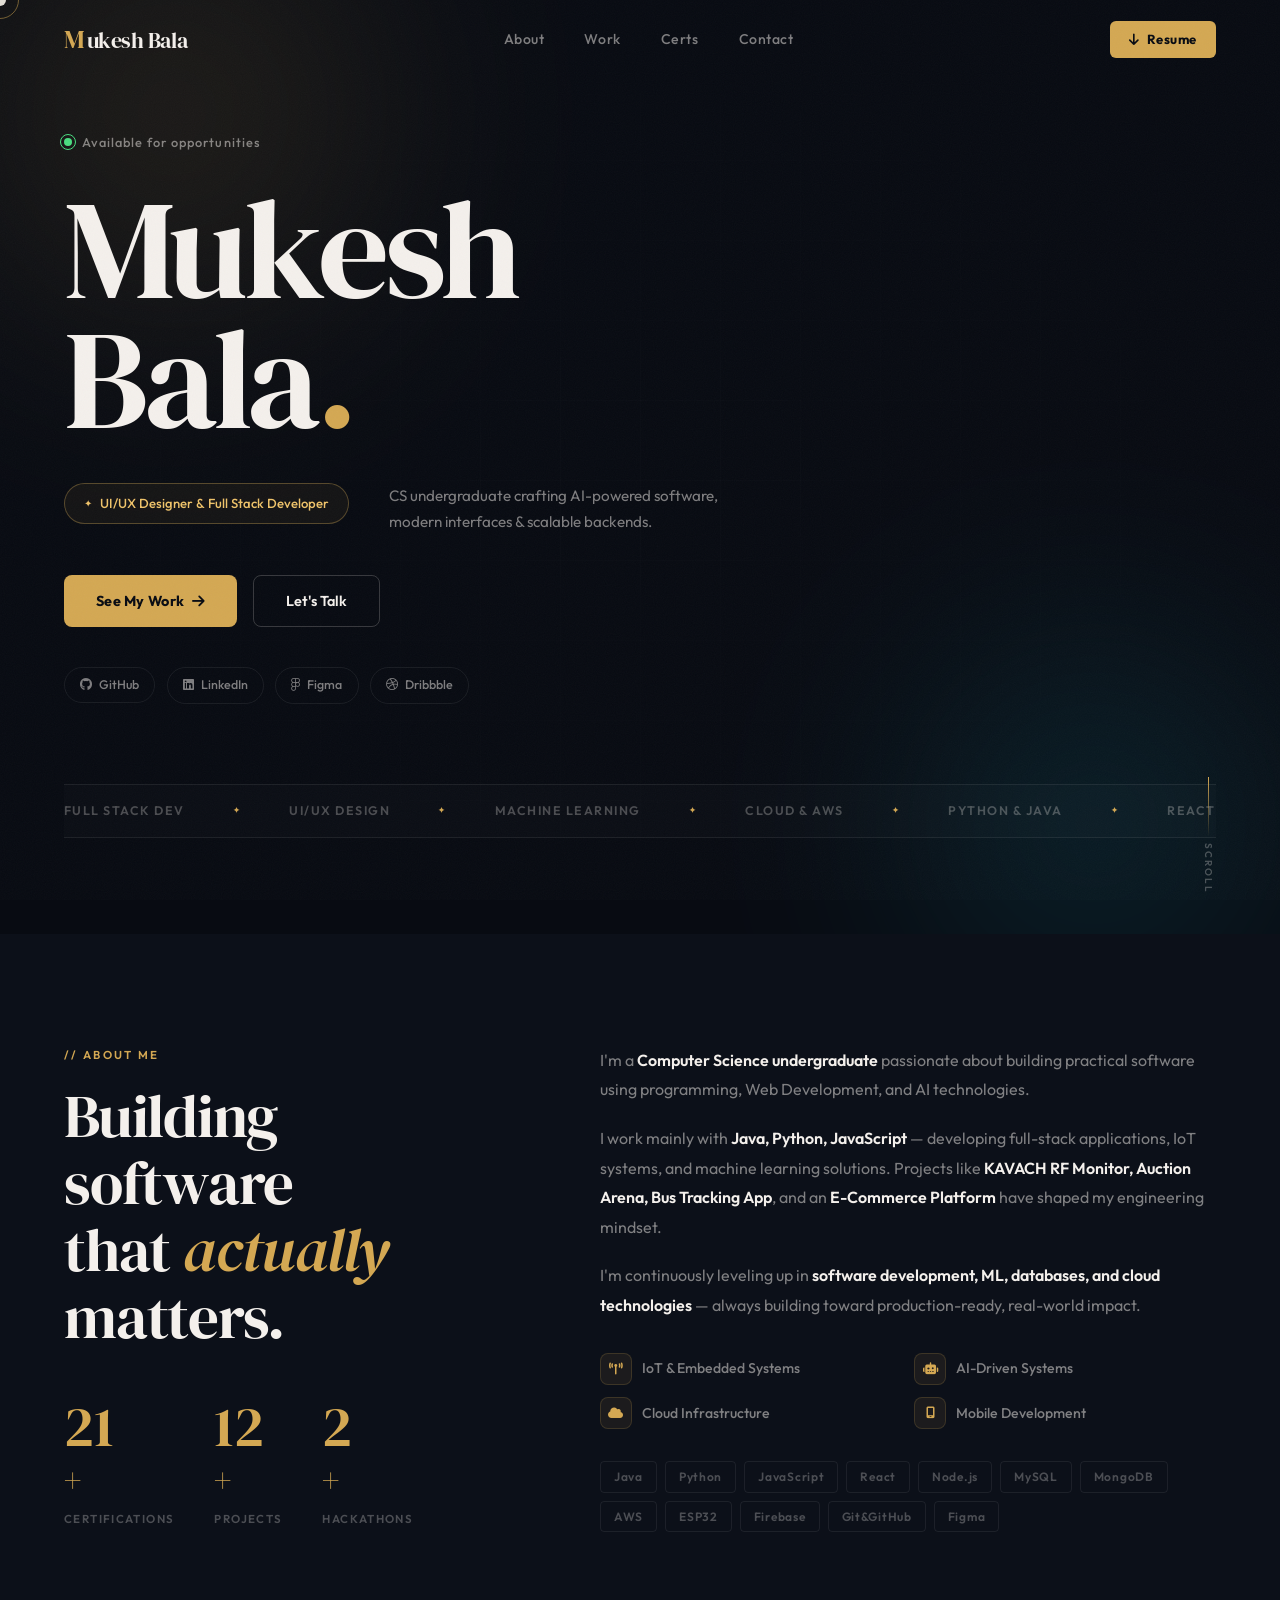
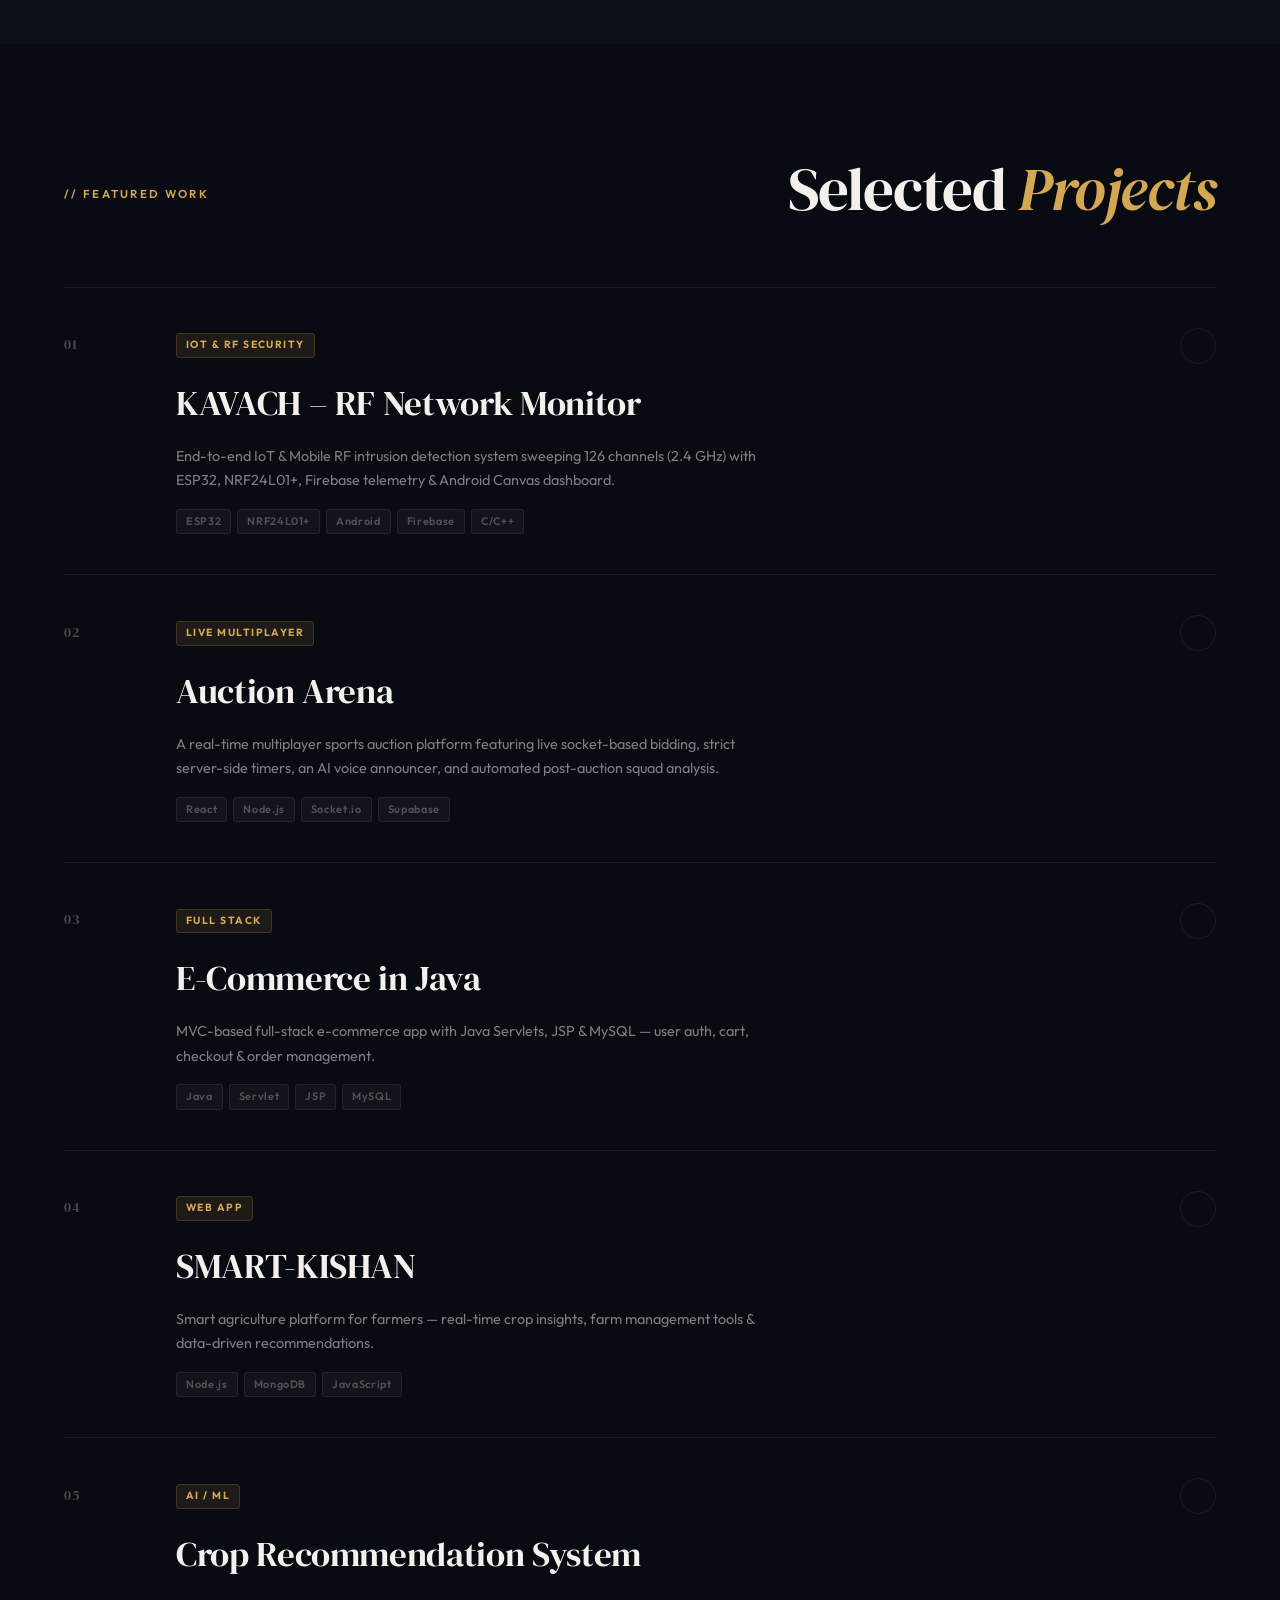
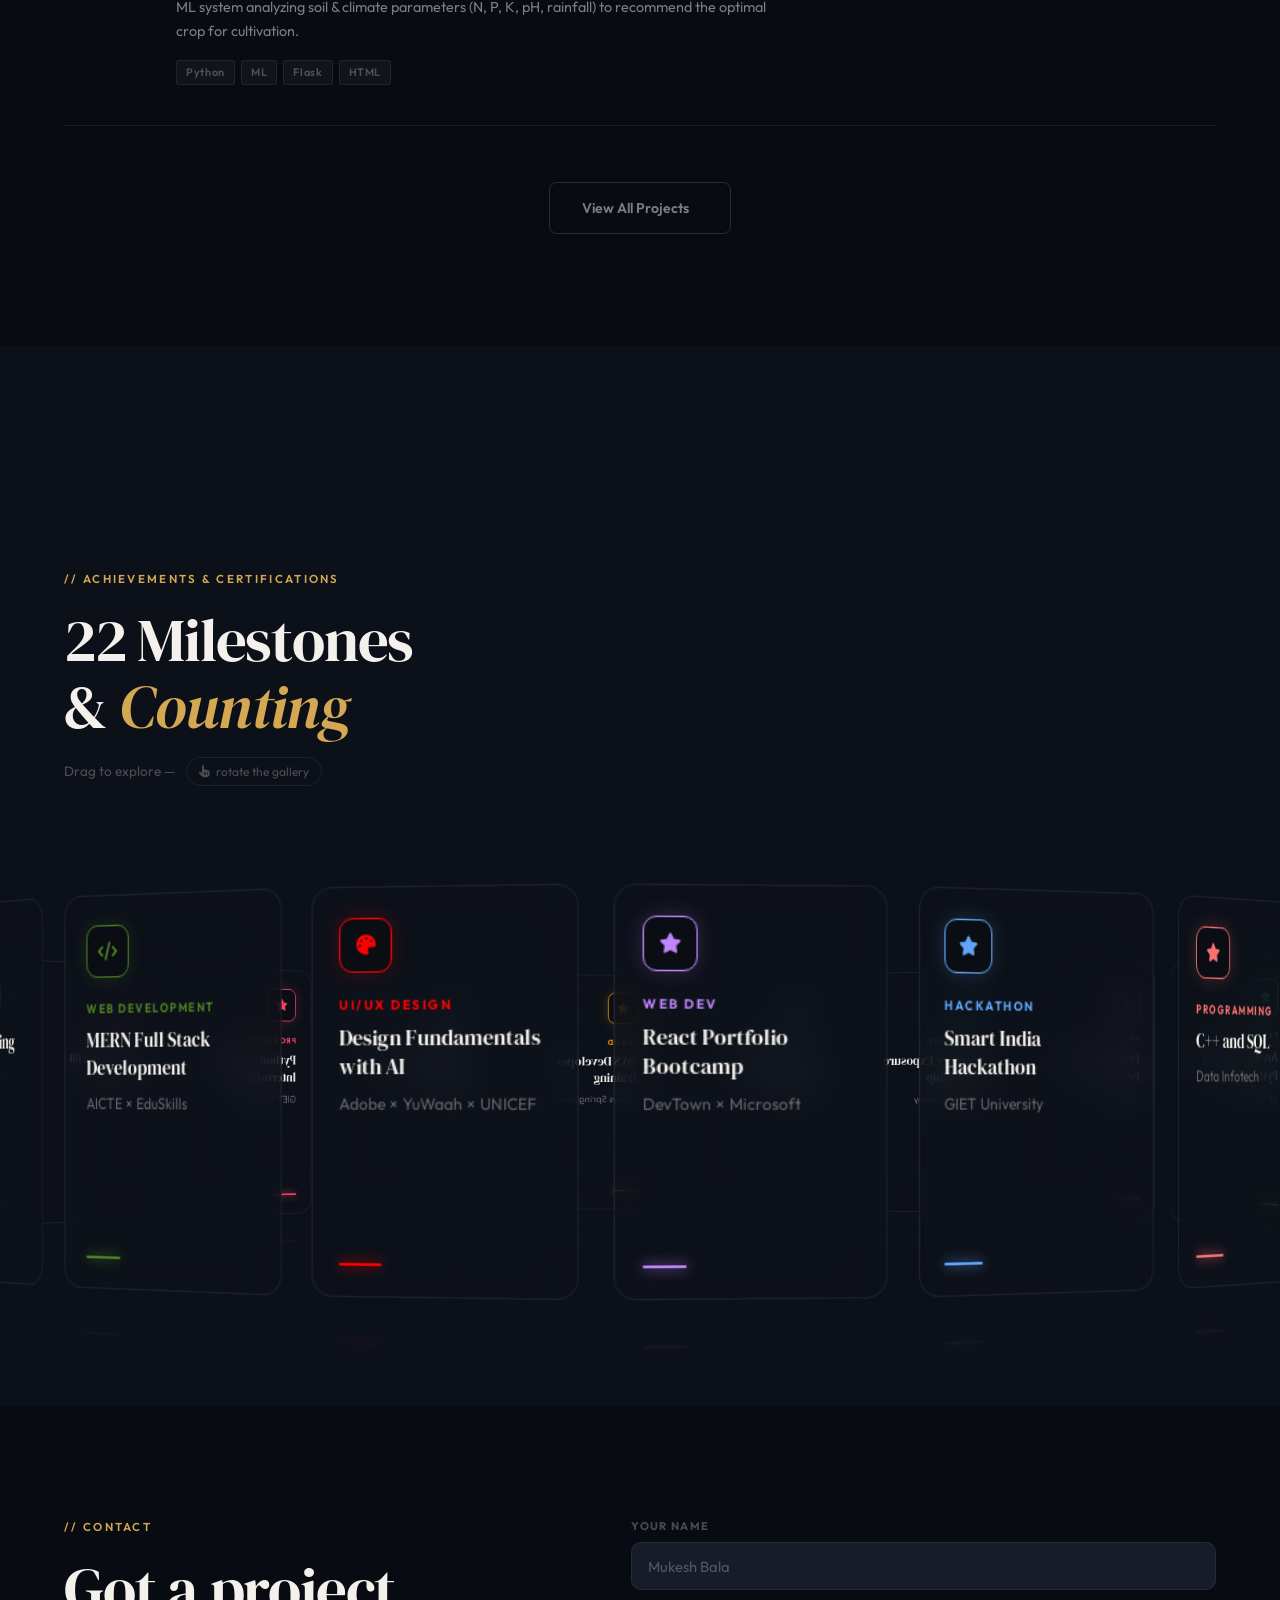
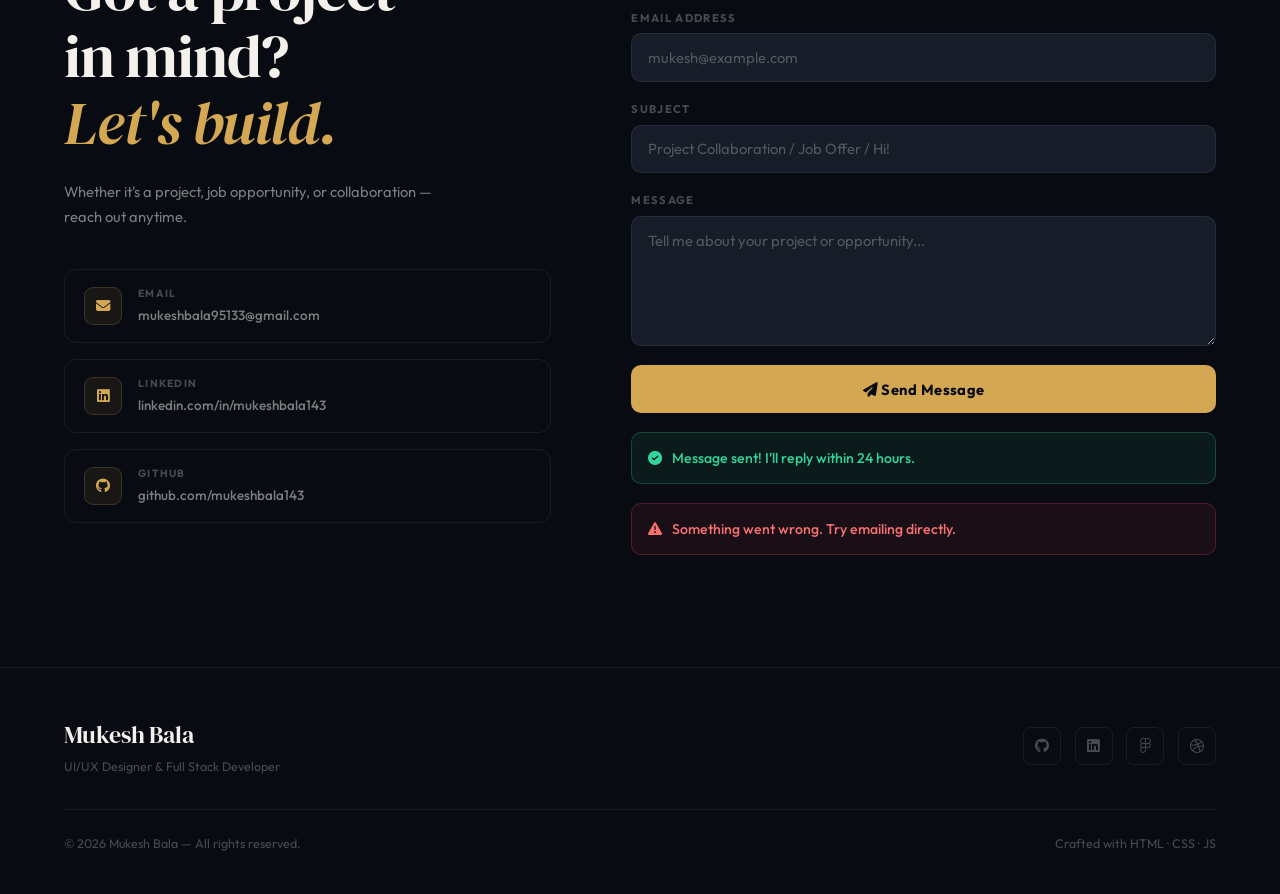
==== commit 8c811f42: "Update Resume.pdf and add KAVACH RF Network Monitor project" ====
--- a/index.html
+++ b/index.html
@@ -142,7 +142,7 @@
               <p>Certifications</p>
             </div>
             <div class="stat">
-              <span class="stat-n" data-count="12">0</span><span class="stat-plus">+</span>
+              <span class="stat-n" data-count="13">0</span><span class="stat-plus">+</span>
               <p>Projects</p>
             </div>
             <div class="stat">
@@ -157,23 +157,23 @@
             I'm a <strong>Computer Science undergraduate</strong> passionate about building practical software using programming, Web Development, and AI technologies.
           </p>
           <p class="about-body">
-            I work mainly with <strong>Java, Python, JavaScript</strong> — developing full-stack applications and machine learning systems. Projects like <strong>AI Resume Parser, Car Price Predictor, Bus Tracking App</strong>, and a <strong>Java E-commerce Platform</strong> have shaped my engineering mindset.
+            I work mainly with <strong>Java, Python, JavaScript</strong> — developing full-stack applications, IoT systems, and machine learning solutions. Projects like <strong>KAVACH RF Monitor, Auction Arena, Bus Tracking App</strong>, and an <strong>E-Commerce Platform</strong> have shaped my engineering mindset.
           </p>
           <p class="about-body">
             I'm continuously leveling up in <strong>software development, ML, databases, and cloud technologies</strong> — always building toward production-ready, real-world impact.
           </p>
 
           <div class="about-focus">
+            <div class="focus-item"><i class="fas fa-tower-broadcast"></i> IoT &amp; Embedded Systems</div>
             <div class="focus-item"><i class="fas fa-robot"></i> AI-Driven Systems</div>
             <div class="focus-item"><i class="fas fa-cloud"></i> Cloud Infrastructure</div>
             <div class="focus-item"><i class="fas fa-mobile-screen"></i> Mobile Development</div>
-            <div class="focus-item"><i class="fas fa-gear"></i> Python Automation</div>
           </div>
 
           <div class="tech-stack">
             <span>Java</span><span>Python</span><span>JavaScript</span><span>React</span>
             <span>Node.js</span><span>MySQL</span><span>MongoDB</span><span>AWS</span>
-            <span>Git&GitHub</span><span>Figma</span><span>Supabase</span>
+            <span>ESP32</span><span>Firebase</span><span>Git&GitHub</span><span>Figma</span>
           </div>
         </div>
       </div>
@@ -190,8 +190,34 @@
 
       <div class="work-list">
 
+        <div class="work-item" data-project="kavach">
+          <div class="wi-number">01</div>
+          <div class="wi-body">
+            <div class="wi-top">
+              <span class="wi-tag">IoT &amp; RF Security</span>
+              <div class="wi-arrow"><i class="fas fa-arrow-up-right"></i></div>
+            </div>
+            <h3 class="wi-title">KAVACH – RF Network Monitor</h3>
+            <p class="wi-desc">End-to-end IoT &amp; Mobile RF intrusion detection system sweeping 126 channels (2.4 GHz) with ESP32, NRF24L01+, Firebase telemetry &amp; Android Canvas dashboard.</p>
+            <div class="wi-tech"><span>ESP32</span><span>NRF24L01+</span><span>Android</span><span>Firebase</span><span>C/C++</span></div>
+          </div>
+        </div>
+
+        <div class="work-item" data-project="auctionArena">
+          <div class="wi-number">02</div>
+          <div class="wi-body">
+            <div class="wi-top">
+              <span class="wi-tag">Live Multiplayer</span>
+              <div class="wi-arrow"><i class="fas fa-arrow-up-right"></i></div>
+            </div>
+            <h3 class="wi-title">Auction Arena</h3>
+            <p class="wi-desc">A real-time multiplayer sports auction platform featuring live socket-based bidding, strict server-side timers, an AI voice announcer, and automated post-auction squad analysis.</p>
+            <div class="wi-tech"><span>React</span><span>Node.js</span><span>Socket.io</span><span>Supabase</span></div>
+          </div>
+        </div>
+
         <div class="work-item" data-project="cart">
-          <div class="wi-number">01</div>
+          <div class="wi-number">03</div>
           <div class="wi-body">
             <div class="wi-top">
               <span class="wi-tag">Full Stack</span>
@@ -204,7 +230,7 @@
         </div>
 
         <div class="work-item" data-project="crop">
-          <div class="wi-number">02</div>
+          <div class="wi-number">04</div>
           <div class="wi-body">
             <div class="wi-top">
               <span class="wi-tag">Web App</span>
@@ -216,21 +242,8 @@
           </div>
         </div>
 
-        <div class="work-item" data-project="auctionArena">
-          <div class="wi-number">03</div>
-          <div class="wi-body">
-            <div class="wi-top">
-              <span class="wi-tag">Live Multiplayer</span>
-              <div class="wi-arrow"><i class="fas fa-arrow-up-right"></i></div>
-            </div>
-            <h3 class="wi-title">Auction Arena</h3>
-            <p class="wi-desc">A real-time multiplayer sports auction platform featuring live socket-based bidding, strict server-side timers, an AI voice announcer, and automated post-auction squad analysis.</p>
-            <div class="wi-tech"><span>React</span><span>Node.js</span><span>Socket.io</span><span>Supabase</span></div>
-          </div>
-        </div>
-
         <div class="work-item" data-project="farm">
-          <div class="wi-number">04</div>
+          <div class="wi-number">05</div>
           <div class="wi-body">
             <div class="wi-top">
               <span class="wi-tag">AI / ML</span>
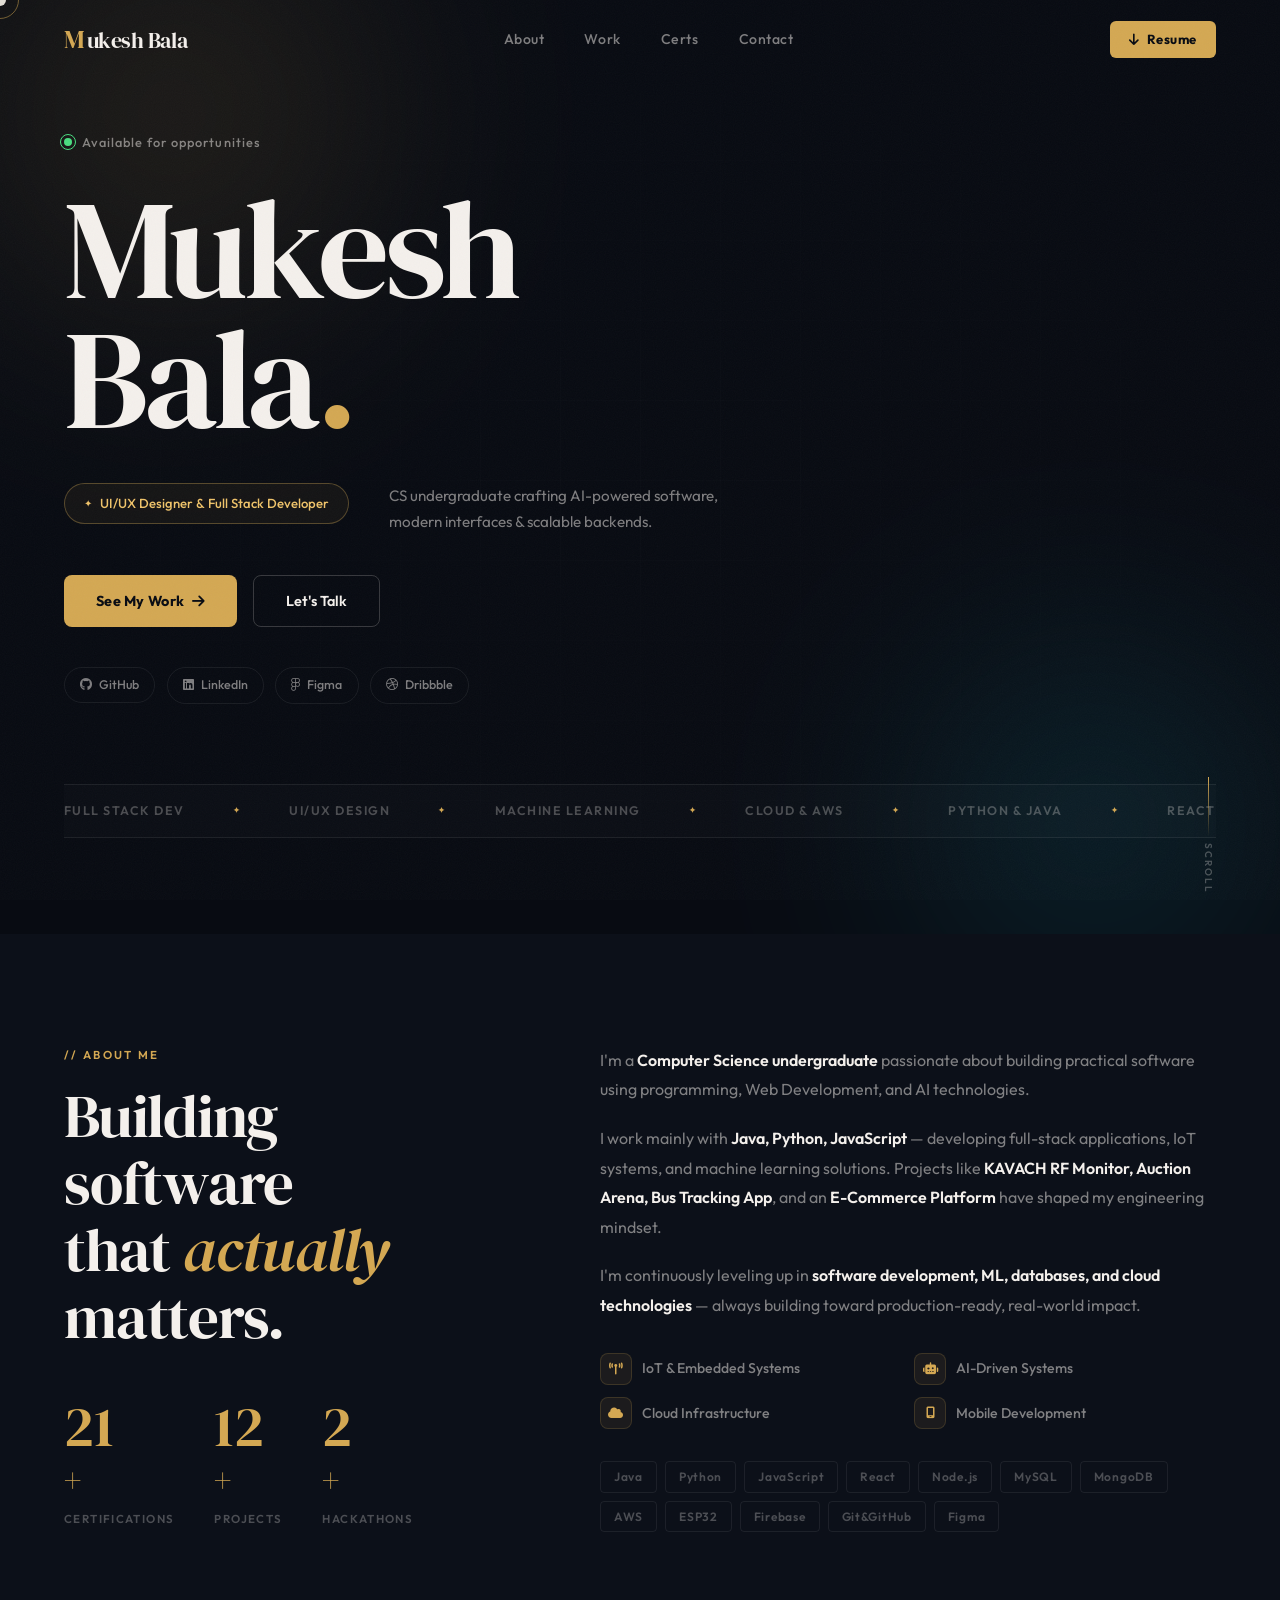
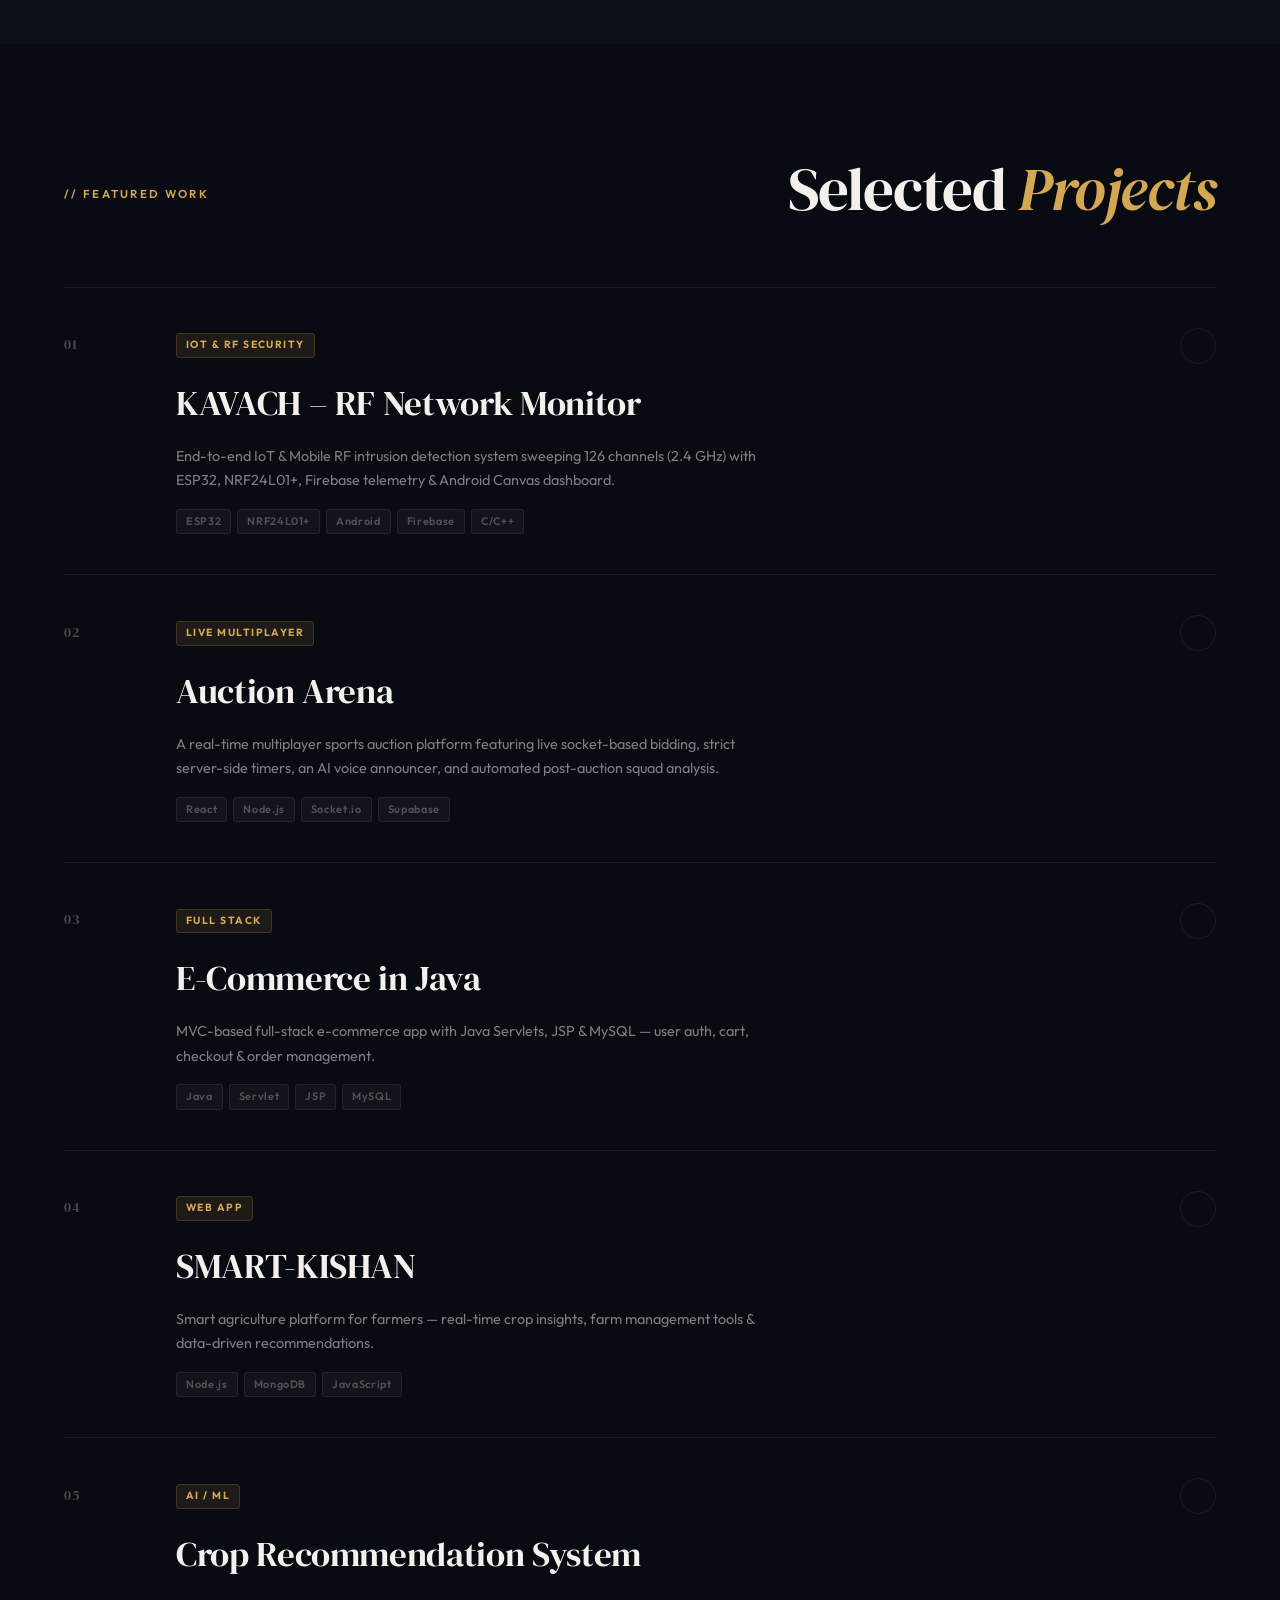
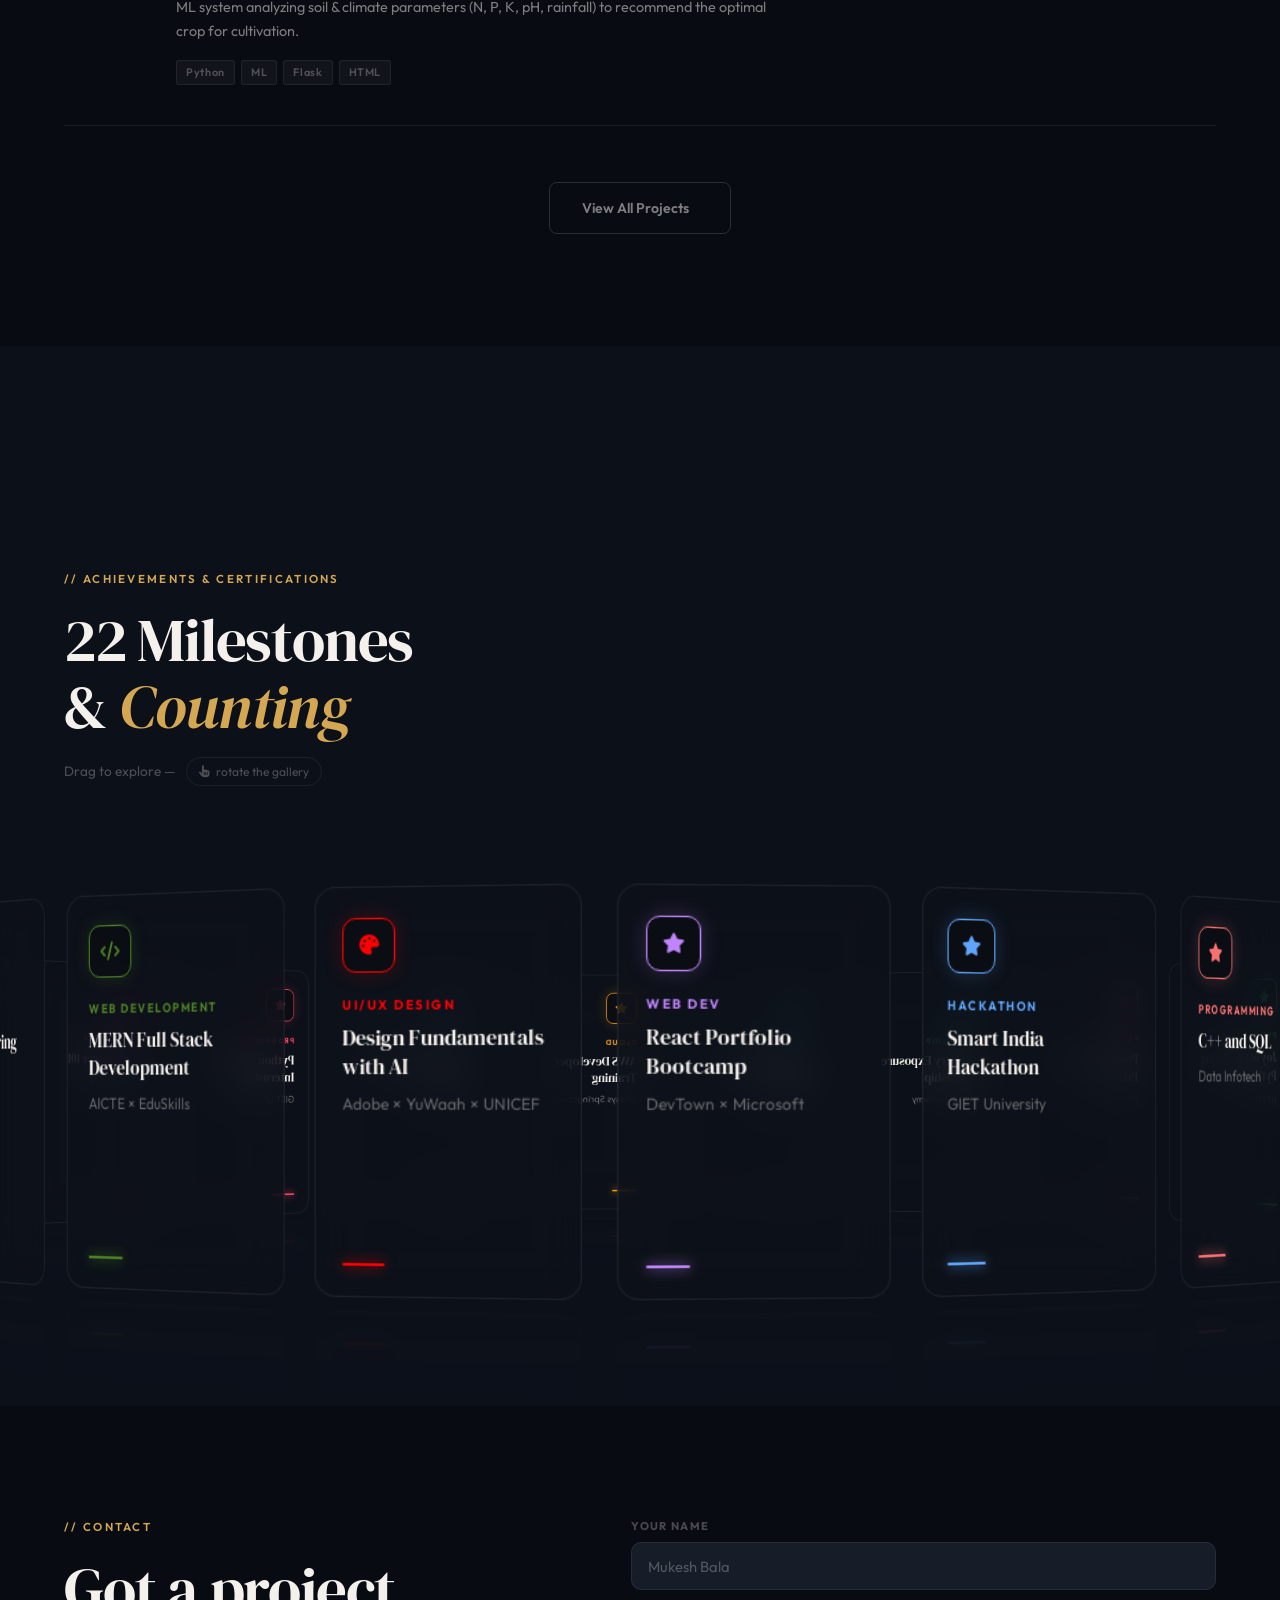
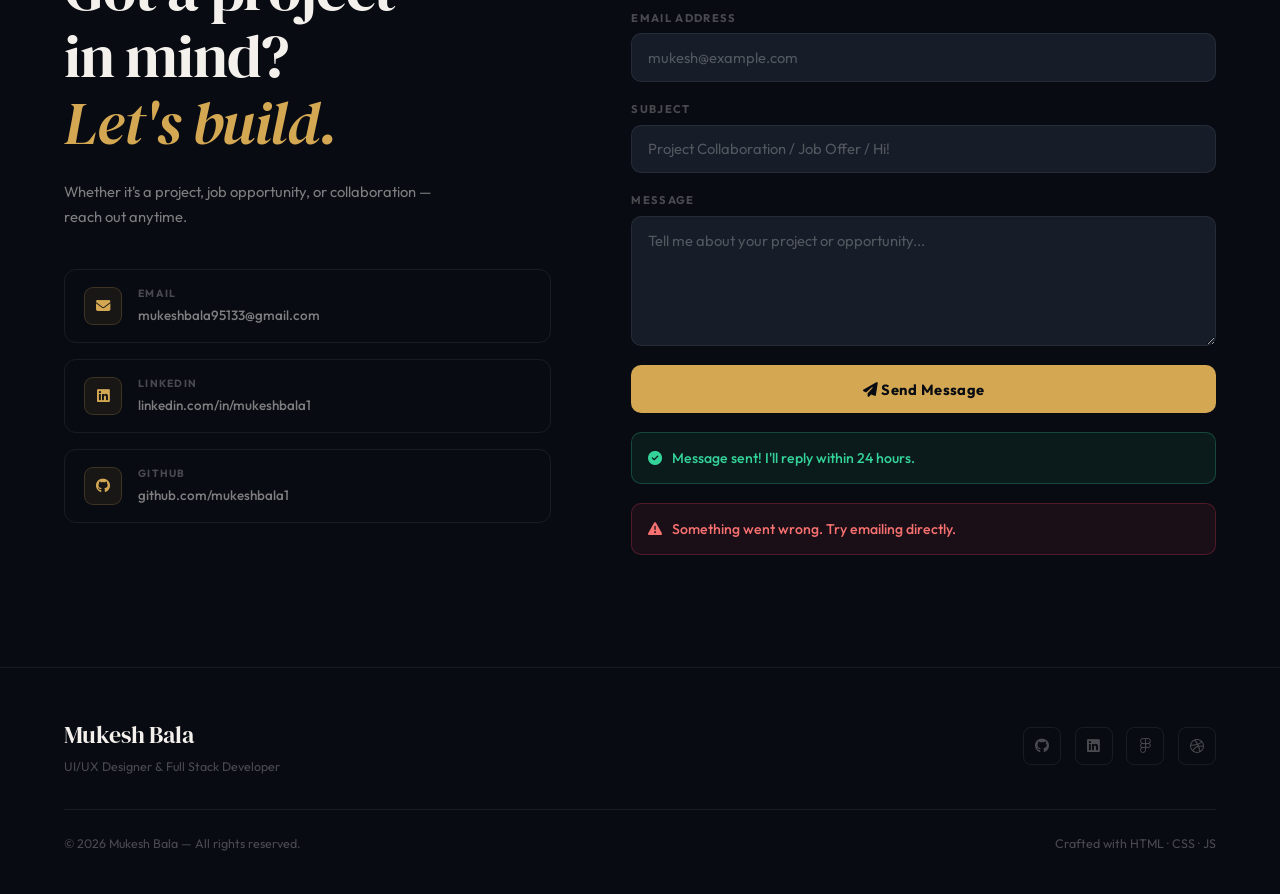
==== commit 1cc96881: "Fix broken GitHub profile links, modal button labeling, cursor hover, and scroll reveal" ====
--- a/index.html
+++ b/index.html
@@ -95,10 +95,10 @@
       </div>
 
       <div class="hero-socials">
-        <a href="https://github.com/mukeshbala143"           target="_blank" rel="noopener" class="social-pill"><i class="fab fa-github"></i><span>GitHub</span></a>
-        <a href="https://www.linkedin.com/in/mukeshbala143"  target="_blank" rel="noopener" class="social-pill"><i class="fab fa-linkedin"></i><span>LinkedIn</span></a>
-        <a href="https://www.figma.com/@mukeshdesign"        target="_blank" rel="noopener" class="social-pill"><i class="fab fa-figma"></i><span>Figma</span></a>
-        <a href="https://dribbble.com/mukesh-bala"           target="_blank" rel="noopener" class="social-pill"><i class="fab fa-dribbble"></i><span>Dribbble</span></a>
+        <a href="https://github.com/mukeshbala1"           target="_blank" rel="noopener noreferrer" class="social-pill"><i class="fab fa-github"></i><span>GitHub</span></a>
+        <a href="https://www.linkedin.com/in/mukeshbala1"  target="_blank" rel="noopener noreferrer" class="social-pill"><i class="fab fa-linkedin"></i><span>LinkedIn</span></a>
+        <a href="https://www.figma.com/@mukeshdesign"        target="_blank" rel="noopener noreferrer" class="social-pill"><i class="fab fa-figma"></i><span>Figma</span></a>
+        <a href="https://dribbble.com/mukesh-bala"           target="_blank" rel="noopener noreferrer" class="social-pill"><i class="fab fa-dribbble"></i><span>Dribbble</span></a>
       </div>
     </div>
 
@@ -577,18 +577,18 @@
                 <span class="cil-val">mukeshbala95133@gmail.com</span>
               </div>
             </a>
-            <a href="https://www.linkedin.com/in/mukeshbala143" target="_blank" class="cil-item">
+            <a href="https://www.linkedin.com/in/mukeshbala1" target="_blank" rel="noopener noreferrer" class="cil-item">
               <div class="cil-icon"><i class="fab fa-linkedin"></i></div>
               <div>
                 <span class="cil-label">LinkedIn</span>
-                <span class="cil-val">linkedin.com/in/mukeshbala143</span>
+                <span class="cil-val">linkedin.com/in/mukeshbala1</span>
               </div>
             </a>
-            <a href="https://github.com/mukeshbala143" target="_blank" class="cil-item">
+            <a href="https://github.com/mukeshbala1" target="_blank" rel="noopener noreferrer" class="cil-item">
               <div class="cil-icon"><i class="fab fa-github"></i></div>
               <div>
                 <span class="cil-label">GitHub</span>
-                <span class="cil-val">github.com/mukeshbala143</span>
+                <span class="cil-val">github.com/mukeshbala1</span>
               </div>
             </a>
           </div>
@@ -645,10 +645,10 @@
           <p class="footer-sub">UI/UX Designer &amp; Full Stack Developer</p>
         </div>
         <div class="footer-socials">
-          <a href="https://github.com/mukeshbala143"          target="_blank" rel="noopener"><i class="fab fa-github"></i></a>
-          <a href="https://www.linkedin.com/in/mukeshbala143" target="_blank" rel="noopener"><i class="fab fa-linkedin"></i></a>
-          <a href="https://www.figma.com/@mukeshdesign"       target="_blank" rel="noopener"><i class="fab fa-figma"></i></a>
-          <a href="https://dribbble.com/mukesh-bala"          target="_blank" rel="noopener"><i class="fab fa-dribbble"></i></a>
+          <a href="https://github.com/mukeshbala1"          target="_blank" rel="noopener noreferrer" aria-label="GitHub"><i class="fab fa-github"></i></a>
+          <a href="https://www.linkedin.com/in/mukeshbala1" target="_blank" rel="noopener noreferrer" aria-label="LinkedIn"><i class="fab fa-linkedin"></i></a>
+          <a href="https://www.figma.com/@mukeshdesign"       target="_blank" rel="noopener noreferrer" aria-label="Figma"><i class="fab fa-figma"></i></a>
+          <a href="https://dribbble.com/mukesh-bala"          target="_blank" rel="noopener noreferrer" aria-label="Dribbble"><i class="fab fa-dribbble"></i></a>
         </div>
       </div>
       <div class="footer-divider"></div>
--- a/styles.css
+++ b/styles.css
@@ -1590,4 +1590,12 @@
   transform: scale(1.4);
   width: 14px;
   border-radius: 3px;
+}
+
+/* ================================================================
+   SCROLL REVEAL FALLBACK
+   ================================================================ */
+.visible {
+  opacity: 1 !important;
+  transform: translateY(0) !important;
 }
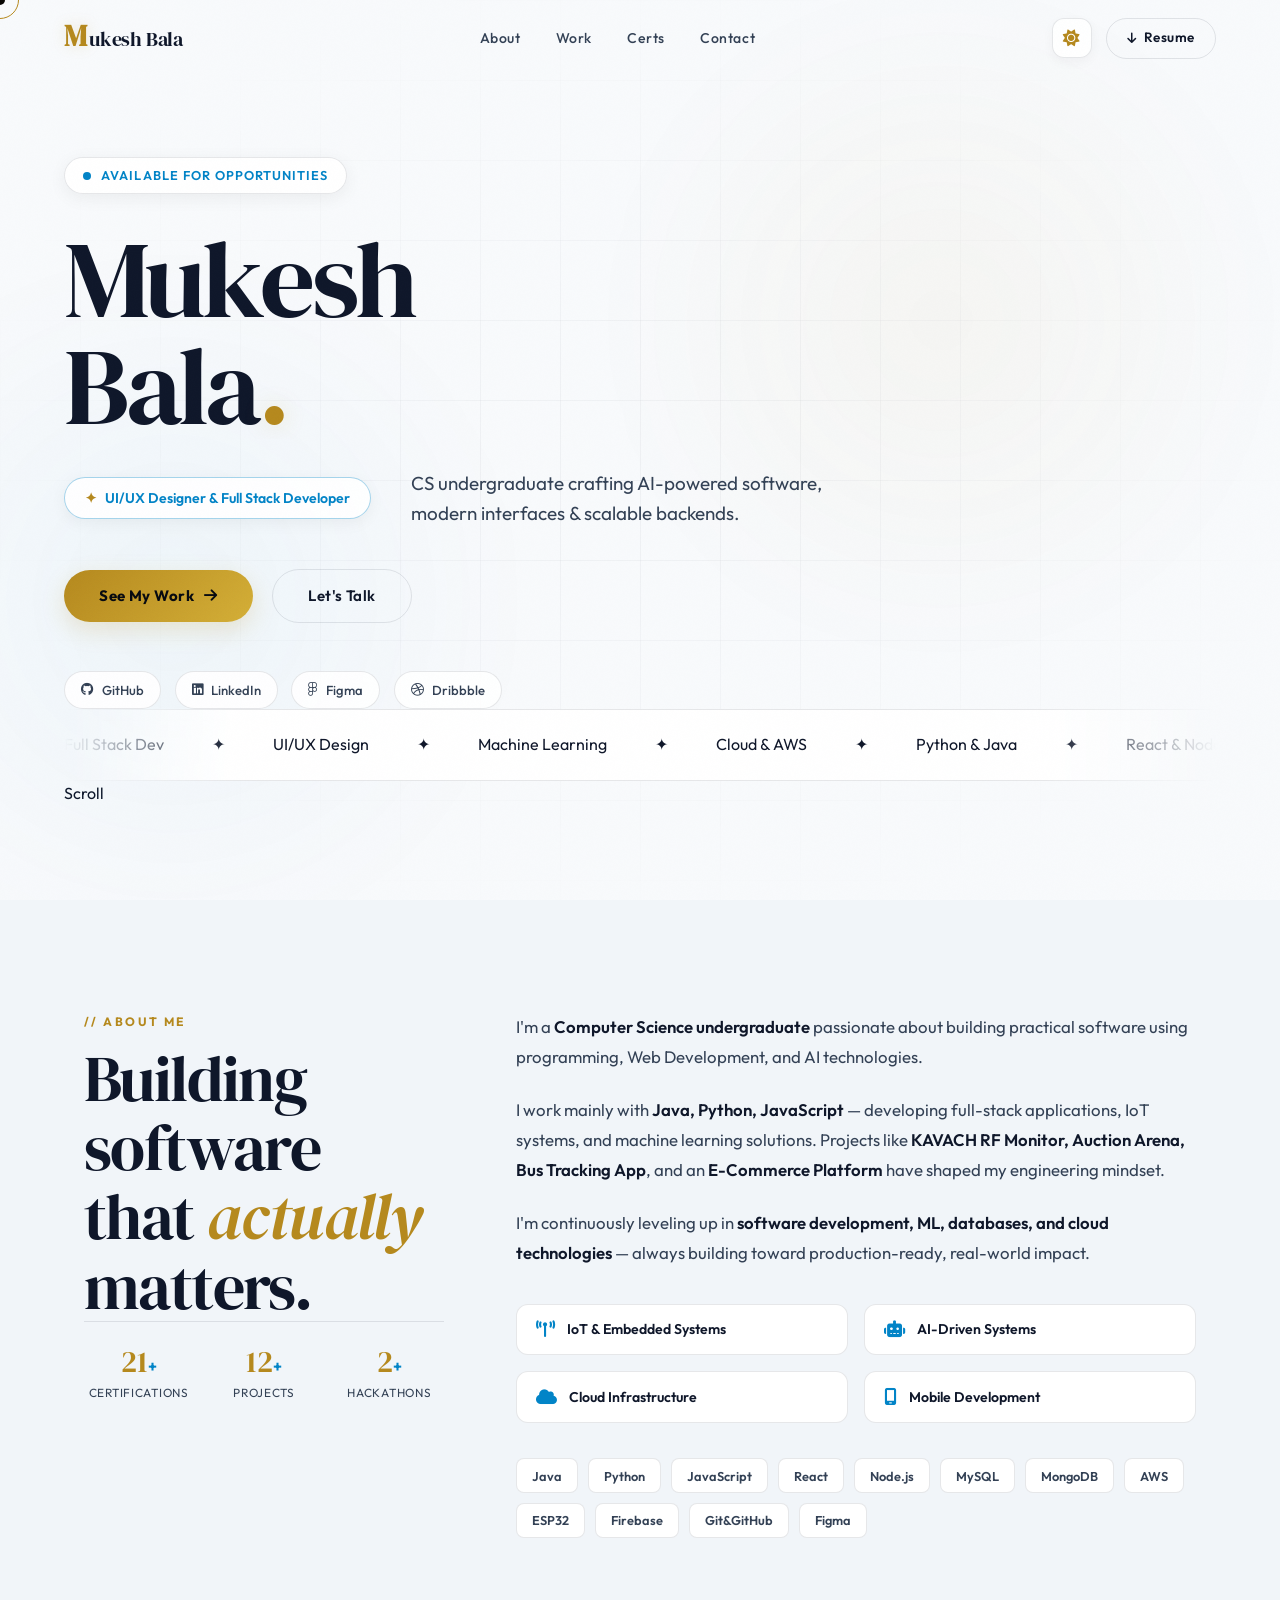
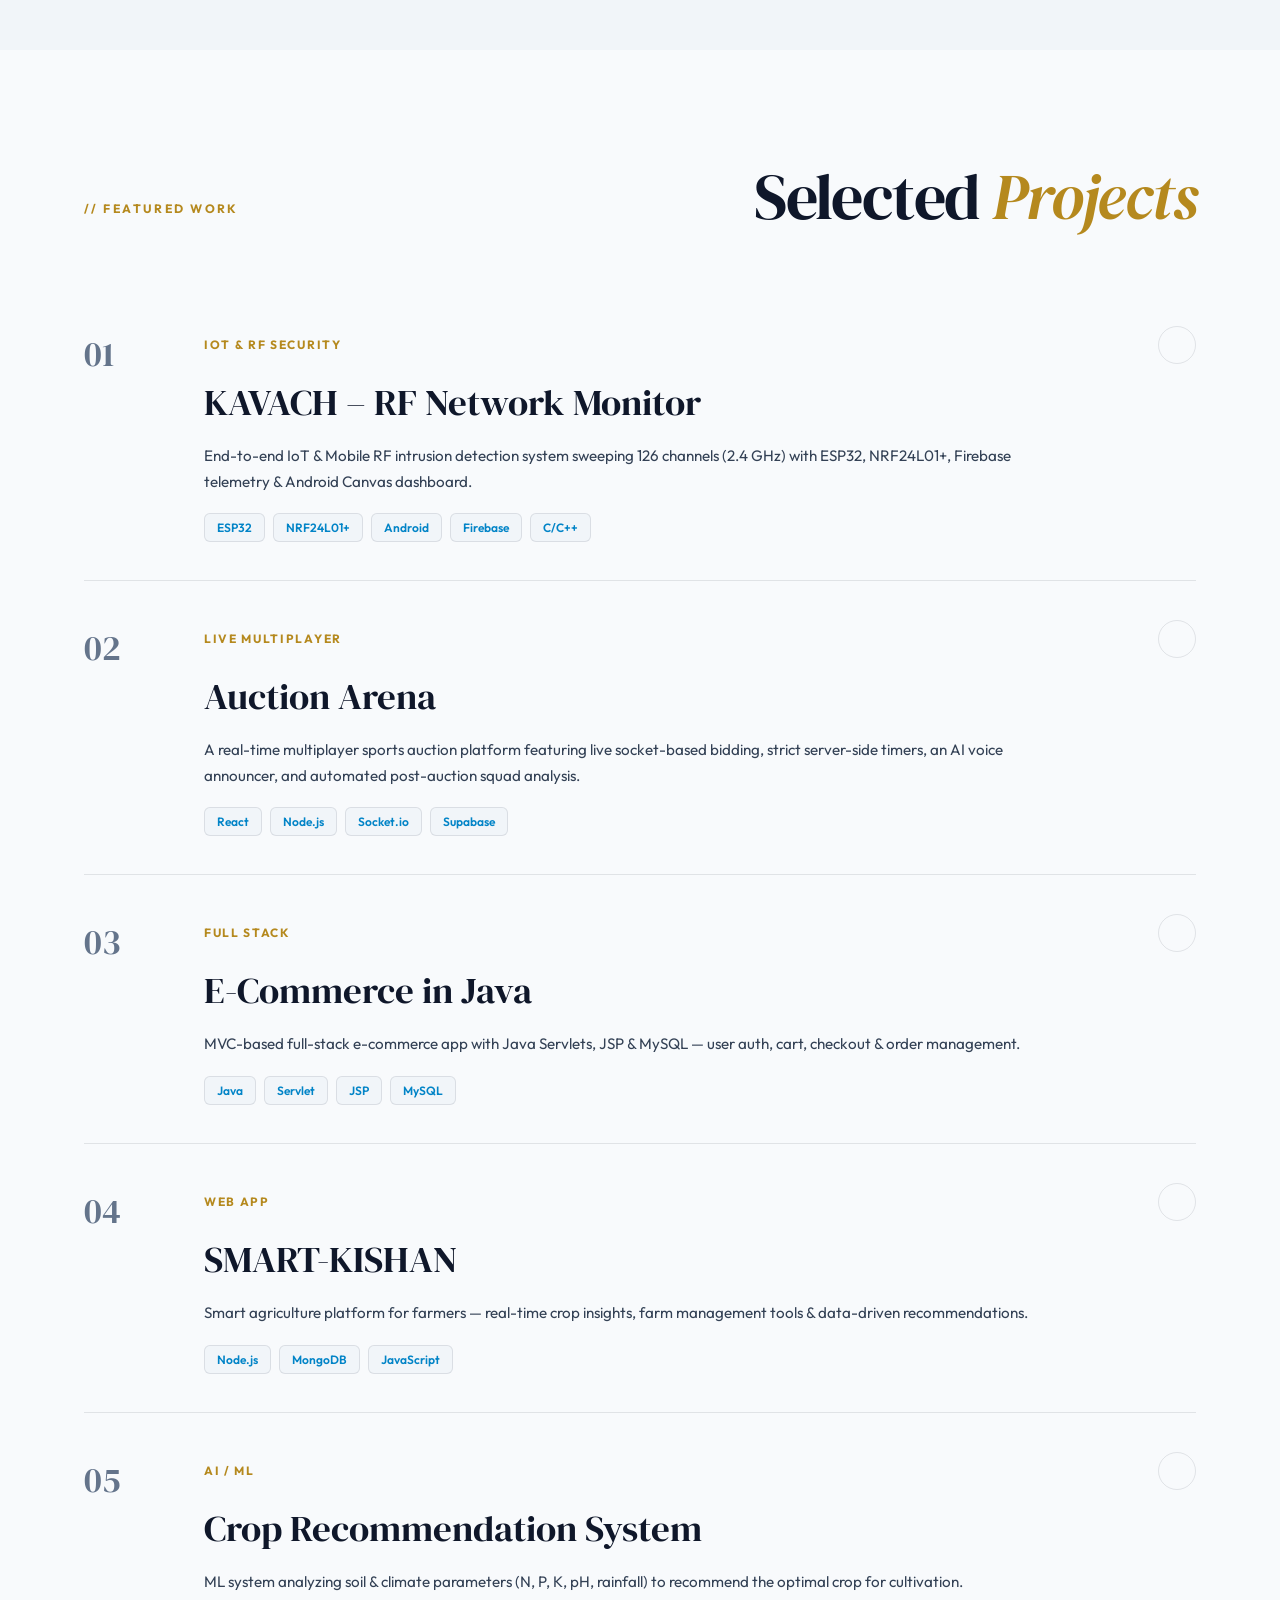
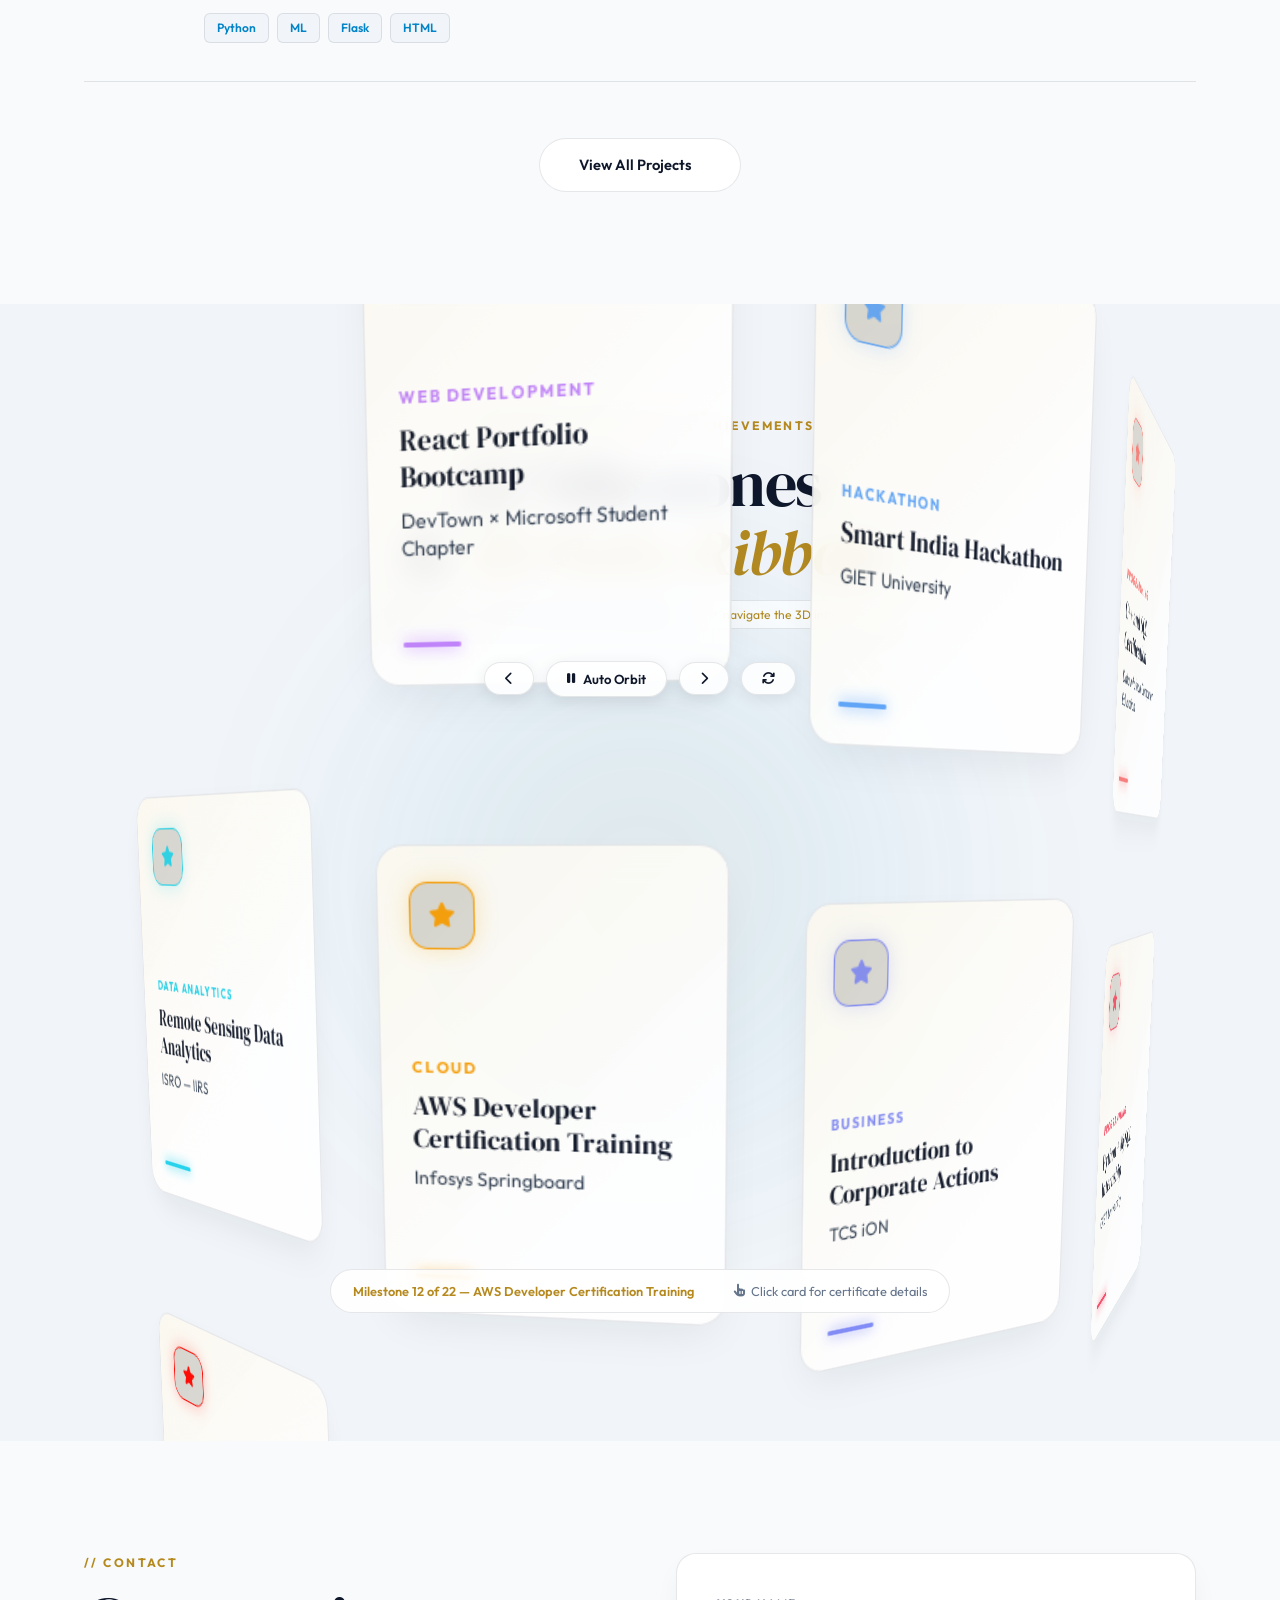
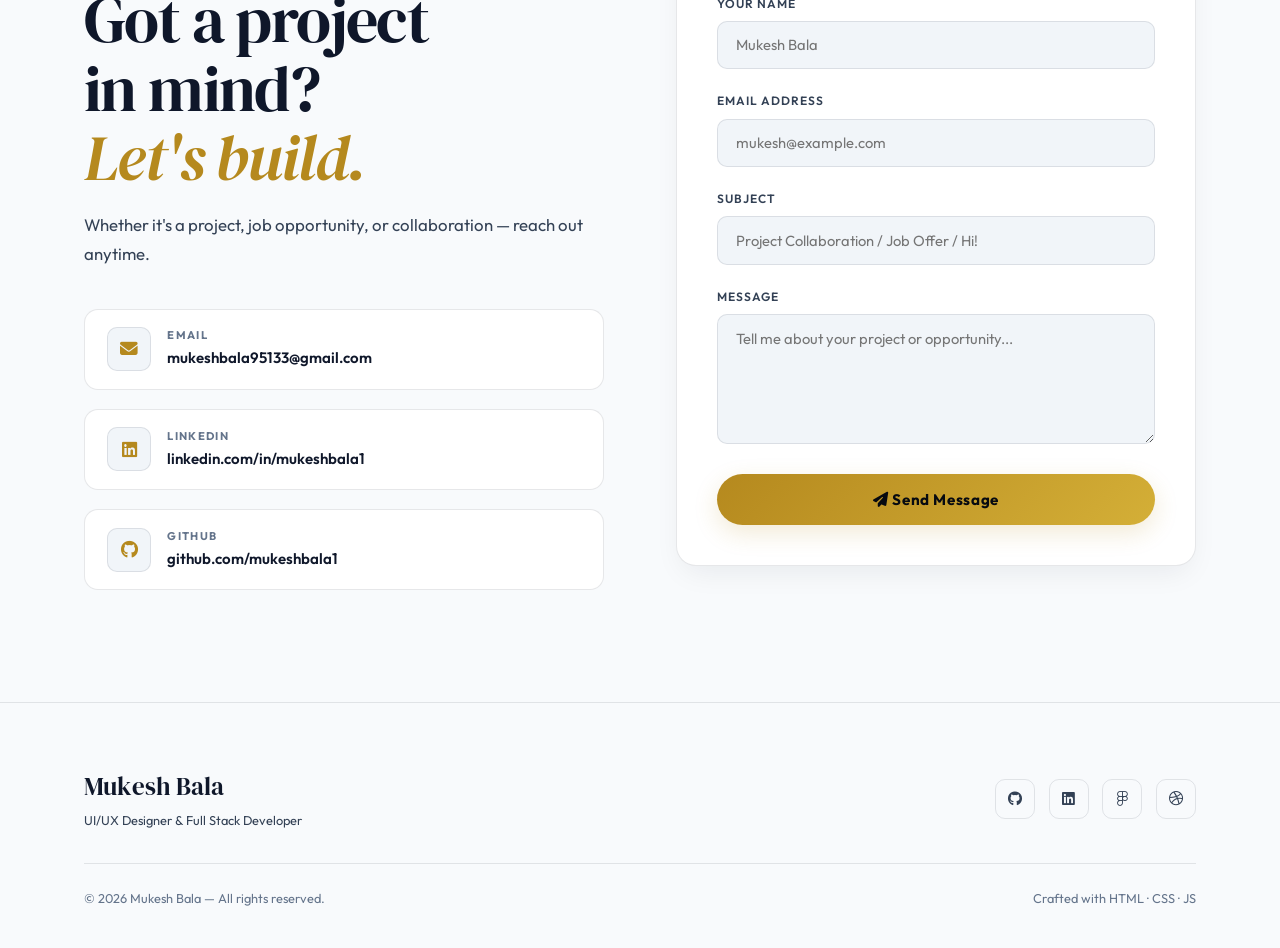
==== commit 8a2255e0: "Complete redesign: Obsidian + Champagne Gold + Electric Blue, Dark & Light modes, 3D Infinite Helix " ====
--- a/index.html
+++ b/index.html
@@ -39,12 +39,18 @@
       <a href="#certs"    class="nav-link">Certs</a>
       <a href="#contact"  class="nav-link">Contact</a>
     </div>
-    <a href="Resume.pdf" download class="nav-cta">
-      <i class="fas fa-arrow-down"></i> Resume
-    </a>
-    <button class="nav-toggle" id="navToggle" aria-label="Menu">
-      <span></span><span></span>
-    </button>
+    <div class="nav-actions">
+      <button class="theme-toggle" id="themeToggle" aria-label="Toggle dark/light mode" title="Toggle theme">
+        <i class="fas fa-moon theme-icon-dark"></i>
+        <i class="fas fa-sun theme-icon-light"></i>
+      </button>
+      <a href="Resume.pdf" download class="nav-cta">
+        <i class="fas fa-arrow-down"></i> Resume
+      </a>
+      <button class="nav-toggle" id="navToggle" aria-label="Menu">
+        <span></span><span></span>
+      </button>
+    </div>
   </nav>
 
   <!-- MOBILE MENU -->
@@ -53,7 +59,14 @@
     <a href="#work"    class="mm-link" onclick="closeMobileMenu()">Work</a>
     <a href="#certs"   class="mm-link" onclick="closeMobileMenu()">Certs</a>
     <a href="#contact" class="mm-link" onclick="closeMobileMenu()">Contact</a>
-    <a href="Resume.pdf" download class="mm-cta">Download Resume</a>
+    <div class="mm-actions">
+      <button class="mm-theme-btn" id="mmThemeToggle" aria-label="Toggle theme">
+        <i class="fas fa-moon theme-icon-dark"></i>
+        <i class="fas fa-sun theme-icon-light"></i>
+        <span>Switch Theme</span>
+      </button>
+      <a href="Resume.pdf" download class="mm-cta">Download Resume</a>
+    </div>
   </div>
 
   <!-- ═══════════════════ HERO ═══════════════════ -->
@@ -281,259 +294,37 @@
     </div>
   </div>
 
-  <!-- ═══════════════════ CERTIFICATIONS CAROUSEL ═══════════════════ -->
+  <!-- ═══════════════════ 3D INFINITE HELIX RIBBON ═══════════════════ -->
   <section id="certs" class="section certs-section">
-    <div class="container-title-certs">
-      <p class="section-label">// Achievements &amp; Certifications</p>
-      <h2 class="section-h2">22 Milestones<br>&amp; <em>Counting</em></h2>
-      <p class="certs-sub">Drag to explore — <span class="drag-hint-text"><i class="fas fa-hand-pointer"></i> rotate the gallery</span></p>
-    </div>
-
-    <!-- ── DESKTOP: 3D Rotating Carousel ── -->
-    <div class="carousel-wrapper">
-      <div class="void-container" id="drag-container">
-        <div class="carousel-pivot" id="pivot">
-
-          <div class="gc" style="--i:1;  --clr:#c084fc;" onclick="openCertModal(0)">
-            <div class="gc-inner">
-              <div class="gc-icon"><i class="fas fa-star"></i></div>
-              <span class="gc-cat">WEB DEV</span>
-              <h3>React Portfolio Bootcamp</h3>
-              <p>DevTown × Microsoft</p>
-              <div class="gc-bar"></div>
-            </div>
-          </div>
-
-          <div class="gc" style="--i:2;  --clr:#60a5fa;" onclick="openCertModal(1)">
-            <div class="gc-inner">
-              <div class="gc-icon"><i class="fas fa-star"></i></div>
-              <span class="gc-cat">HACKATHON</span>
-              <h3>Smart India Hackathon</h3>
-              <p>GIET University</p>
-              <div class="gc-bar"></div>
-            </div>
-          </div>
-
-          <div class="gc" style="--i:3;  --clr:#f87171;" onclick="openCertModal(2)">
-            <div class="gc-inner">
-              <div class="gc-icon"><i class="fas fa-star"></i></div>
-              <span class="gc-cat">PROGRAMMING</span>
-              <h3>C++ and SQL</h3>
-              <p>Data Infotech</p>
-              <div class="gc-bar"></div>
-            </div>
-          </div>
-
-          <div class="gc" style="--i:4;  --clr:#38bdf8;" onclick="openCertModal(3)">
-            <div class="gc-inner">
-              <div class="gc-icon"><i class="fas fa-star"></i></div>
-              <span class="gc-cat">CYBER SECURITY</span>
-              <h3>Cyber Security Workshop</h3>
-              <p>Cyberyaan × GIET</p>
-              <div class="gc-bar"></div>
-            </div>
-          </div>
-
-          <div class="gc" style="--i:5;  --clr:#fb923c;" onclick="openCertModal(4)">
-            <div class="gc-inner">
-              <div class="gc-icon"><i class="fas fa-star"></i></div>
-              <span class="gc-cat">HACKATHON</span>
-              <h3>Hacknovation 2.0</h3>
-              <p>GIET University</p>
-              <div class="gc-bar"></div>
-            </div>
-          </div>
-
-          <div class="gc" style="--i:6;  --clr:#f97316;" onclick="openCertModal(5)">
-            <div class="gc-inner">
-              <div class="gc-icon"><i class="fas fa-star"></i></div>
-              <span class="gc-cat">AI / CLOUD</span>
-              <h3>Oracle Cloud AI Foundations</h3>
-              <p>Oracle University</p>
-              <div class="gc-bar"></div>
-            </div>
-          </div>
-
-          <div class="gc" style="--i:7;  --clr:#fbbf24;" onclick="openCertModal(6)">
-            <div class="gc-inner">
-              <div class="gc-icon"><i class="fas fa-star"></i></div>
-              <span class="gc-cat">IOT</span>
-              <h3>Industry 4.0 &amp; IoT</h3>
-              <p>NPTEL</p>
-              <div class="gc-bar"></div>
-            </div>
-          </div>
-
-          <div class="gc" style="--i:8;  --clr:#4ade80;" onclick="openCertModal(7)">
-            <div class="gc-inner">
-              <div class="gc-icon"><i class="fas fa-star"></i></div>
-              <span class="gc-cat">PYTHON</span>
-              <h3>Joy of Computing Python</h3>
-              <p>NPTEL</p>
-              <div class="gc-bar"></div>
-            </div>
-          </div>
-
-          <div class="gc" style="--i:9;  --clr:#e879f9;" onclick="openCertModal(8)">
-            <div class="gc-inner">
-              <div class="gc-icon"><i class="fas fa-star"></i></div>
-              <span class="gc-cat">PROJECT</span>
-              <h3>Projectathon — 1st Prize</h3>
-              <p>GIET University</p>
-              <div class="gc-bar"></div>
-            </div>
-          </div>
-
-          <div class="gc" style="--i:10; --clr:#2dd4bf;" onclick="openCertModal(9)">
-            <div class="gc-inner">
-              <div class="gc-icon"><i class="fas fa-star"></i></div>
-              <span class="gc-cat">INTERNSHIP</span>
-              <h3>Industry Exposure Internship</h3>
-              <p>Hebble Academy</p>
-              <div class="gc-bar"></div>
-            </div>
-          </div>
-
-          <div class="gc" style="--i:11; --clr:#22d3ee;" onclick="openCertModal(10)">
-            <div class="gc-inner">
-              <div class="gc-icon"><i class="fas fa-star"></i></div>
-              <span class="gc-cat">DATA ANALYTICS</span>
-              <h3>Remote Sensing Analytics</h3>
-              <p>ISRO — IIRS</p>
-              <div class="gc-bar"></div>
-            </div>
-          </div>
-
-          <div class="gc" style="--i:12; --clr:#f59e0b;" onclick="openCertModal(11)">
-            <div class="gc-inner">
-              <div class="gc-icon"><i class="fas fa-star"></i></div>
-              <span class="gc-cat">CLOUD</span>
-              <h3>AWS Developer Training</h3>
-              <p>Infosys Springboard</p>
-              <div class="gc-bar"></div>
-            </div>
-          </div>
-
-          <div class="gc" style="--i:13; --clr:#818cf8;" onclick="openCertModal(12)">
-            <div class="gc-inner">
-              <div class="gc-icon"><i class="fas fa-star"></i></div>
-              <span class="gc-cat">BUSINESS</span>
-              <h3>Intro to Corporate Actions</h3>
-              <p>TCS iON</p>
-              <div class="gc-bar"></div>
-            </div>
-          </div>
-
-          <div class="gc" style="--i:14; --clr:#f43f5e;" onclick="openCertModal(13)">
-            <div class="gc-inner">
-              <div class="gc-icon"><i class="fas fa-star"></i></div>
-              <span class="gc-cat">PROGRAMMING</span>
-              <h3>Python + MySQL Internship</h3>
-              <p>GIET University</p>
-              <div class="gc-bar"></div>
-            </div>
-          </div>
-
-          <div class="gc" style="--i:15; --clr:#ec4899;" onclick="openCertModal(14)">
-            <div class="gc-inner">
-              <div class="gc-icon"><i class="fas fa-star"></i></div>
-              <span class="gc-cat">DATA SCIENCE</span>
-              <h3>Data Science 101</h3>
-              <p>IBM SkillsBuild</p>
-              <div class="gc-bar"></div>
-            </div>
-          </div>
-
-          <div class="gc" style="--i:16; --clr:#34d399;" onclick="openCertModal(15)">
-            <div class="gc-inner">
-              <div class="gc-icon"><i class="fas fa-star"></i></div>
-              <span class="gc-cat">DATA ANALYTICS</span>
-              <h3>Data Analytics Simulation</h3>
-              <p>Deloitte (Forage)</p>
-              <div class="gc-bar"></div>
-            </div>
-          </div>
-
-          <div class="gc" style="--i:17; --clr:#a3e635;" onclick="openCertModal(16)">
-            <div class="gc-inner">
-              <div class="gc-icon"><i class="fas fa-star"></i></div>
-              <span class="gc-cat">DESIGN &amp; UX</span>
-              <h3>UX Design Foundations</h3>
-              <p>Google (Coursera)</p>
-              <div class="gc-bar"></div>
-            </div>
-          </div>
-
-          <!-- ── NEW: Card 18 — AI-ML Virtual Internship ── -->
-          <div class="gc" style="--i:18; --clr:#5f969f;" onclick="openCertModal(17)">
-            <div class="gc-inner">
-              <div class="gc-icon"><i class="fas fa-star"></i></div>
-              <span class="gc-cat">AI / ML</span>
-              <h3>AI-ML Virtual Internship</h3>
-              <p>AICTE × Google × EduSkills</p>
-              <div class="gc-bar"></div>
-            </div>
-          </div>
-
-          <!-- NPTEL Certificate -->
-          <div class="gc" style="--i:19; --clr:#6e5431;" onclick="openCertModal(18)">
-            <div class="gc-inner">
-              <div class="gc-icon"><i class="fas fa-chart-bar"></i></div>
-              <span class="gc-cat">Data Science</span>
-              <h3>Data Analytics with Python</h3>
-              <p>NPTEL × IIT Roorkee</p>
-              <div class="gc-bar"></div>
-            </div>
-          </div>
-
-          <!-- Infosys Certificate -->
-          <div class="gc" style="--i:20; --clr:#34627c;" onclick="openCertModal(19)">
-            <div class="gc-inner">
-              <div class="gc-icon"><i class="fas fa-robot"></i></div>
-              <span class="gc-cat">Generative AI</span>
-              <h3>Prompt Engineering</h3>
-              <p>Infosys Springboard</p>
-              <div class="gc-bar"></div>
-            </div>
-          </div>
-
-          <!-- MERN Full Stack Development -->
-          <div class="gc" style="--i:21; --clr:#4b8025;" onclick="openCertModal(20)">
-            <div class="gc-inner">
-              <div class="gc-icon"><i class="fas fa-code"></i></div>
-              <span class="gc-cat">WEB DEVELOPMENT</span>
-              <h3>MERN Full Stack Development</h3>
-              <p>AICTE × EduSkills</p>
-              <div class="gc-bar"></div>
-            </div>
-          </div>
-
-          <!-- Design Fundamentals with AI -->
-          <div class="gc" style="--i:22; --clr:#FF0000;" onclick="openCertModal(21)">
-            <div class="gc-inner">
-              <div class="gc-icon"><i class="fas fa-palette"></i></div>
-              <span class="gc-cat">UI/UX DESIGN</span>
-              <h3>Design Fundamentals with AI</h3>
-              <p>Adobe × YuWaah × UNICEF</p>
-              <div class="gc-bar"></div>
-            </div>
-          </div>
-
-        </div>
-      </div>
-    </div>
-
-    <!-- ── MOBILE: Horizontal Swipe Carousel ── -->
-    <div class="mobile-cert-track-wrap">
-      <p class="mobile-swipe-hint">
-        <i class="fas fa-hand-pointer"></i> Swipe to explore all 22 certifications
-      </p>
-      <div class="mobile-cert-track">
-        <!-- Cards built dynamically by JS from certsData -->
-      </div>
-      <div class="mobile-cert-dots"></div>
-    </div>
-
+    <div class="container container-title-certs">
+      <p class="section-label">// Verified Credentials &amp; Achievements</p>
+      <h2 class="section-h2">22 Milestones<br>&amp; <em>3D Helix Ribbon</em></h2>
+      <p class="certs-sub">Drag, swipe, or scroll vertically &amp; horizontally — <span class="drag-hint-text"><i class="fas fa-arrows-up-down-left-right"></i> navigate the 3D infinite spiral</span></p>
+    </div>
+
+    <!-- 3D Helix Stage Container -->
+    <div class="helix-stage-wrap" id="helixStageWrap">
+      <!-- Interactive HUD Controls -->
+      <div class="helix-hud">
+        <button class="helix-hud-btn" id="helixPrev" aria-label="Previous Milestone" title="Previous"><i class="fas fa-chevron-left"></i></button>
+        <button class="helix-hud-btn" id="helixTogglePlay" aria-label="Pause or Play Rotation" title="Pause / Play">
+          <i class="fas fa-pause" id="helixPlayIcon"></i> <span class="hud-text" id="helixPlayText">Auto Orbit</span>
+        </button>
+        <button class="helix-hud-btn" id="helixNext" aria-label="Next Milestone" title="Next"><i class="fas fa-chevron-right"></i></button>
+        <button class="helix-hud-btn" id="helixReset" aria-label="Reset View" title="Reset View"><i class="fas fa-arrows-rotate"></i></button>
+      </div>
+
+      <div class="helix-viewport" id="helixViewport">
+        <div class="helix-pivot" id="helixPivot">
+          <!-- 22 Cards dynamically positioned along the 3D spiral by app.js -->
+        </div>
+      </div>
+
+      <div class="helix-status-bar">
+        <span class="helix-indicator" id="helixIndicator">Milestone 1 of 22</span>
+        <span class="helix-hint"><i class="fas fa-hand-pointer"></i> Click card for certificate details</span>
+      </div>
+    </div>
   </section>
 
   <!-- CERT MODAL -->
--- a/styles.css
+++ b/styles.css
@@ -1,122 +1,204 @@
 /* ================================================================
    MUKESH BALA PORTFOLIO — styles.css
-   Aesthetic: Dark Luxury Editorial
-   Fonts: DM Serif Display + Outfit
-   Theme: Near-black, gold accent, sharp editorial layout
+   Color Combination: Luxury Obsidian & Champagne Gold + Electric Blue
+   Dual Modes: Dark Mode (Default) & Light Mode
+   Responsive Sizing: Mac, PC/Laptop, Tablet, Mobile Phone
+   3D Movement: Infinite 3D Helix Ribbon Gallery
    ================================================================ */
 
-/* ── RESET ── */
-*, *::before, *::after { margin:0; padding:0; box-sizing:border-box; }
+/* ── RESET & BASE SETUP ── */
+*, *::before, *::after {
+  margin: 0;
+  padding: 0;
+  box-sizing: border-box;
+  -webkit-font-smoothing: antialiased;
+  -moz-osx-font-smoothing: grayscale;
+}
 
 :root {
-  --black:      #080b12;
-  --dark:       #0c1019;
-  --surface:    #111620;
-  --surface2:   #161c28;
-  --border:     rgba(255,255,255,0.07);
-  --border-h:   rgba(255,255,255,0.14);
-  --gold:       #d4a853;
-  --gold-light: #f0c46a;
-  --cyan:       #22d3ee;
-  --white:      #f4f0ec;
-  --grey:       rgba(244,240,236,0.5);
-  --grey2:      rgba(244,240,236,0.28);
-  --font-serif: 'DM Serif Display', serif;
-  --font-sans:  'Outfit', sans-serif;
-  --ease:       cubic-bezier(0.4,0,0.2,1);
-  --ease-out:   cubic-bezier(0,0,0.2,1);
-  /* Carousel */
-  --cw: 200px;
-  --ch: 300px;
-  --cr: 780px;
-}
-
-html { scroll-behavior:smooth; }
+  /* ══════════════════════════════════════════════════════════
+     DARK THEME (Default) — Obsidian, Champagne Gold, Electric Blue
+     ══════════════════════════════════════════════════════════ */
+  --theme: dark;
+  --bg-primary: #070a10;
+  --bg-secondary: #0b0f19;
+  --surface: #101624;
+  --surface2: #161f32;
+  --surface-glass: rgba(16, 22, 36, 0.78);
+  --surface-hover: rgba(22, 31, 50, 0.95);
+  --border: rgba(255, 255, 255, 0.08);
+  --border-h: rgba(212, 175, 55, 0.4);
+  --border-blue: rgba(56, 189, 248, 0.35);
+
+  /* Curated 4-Color Palette Tokens */
+  --gold: #d4af37;
+  --gold-light: #f3d179;
+  --gold-dark: #b5891e;
+  --gold-glow: rgba(212, 175, 55, 0.25);
+  
+  --blue: #38bdf8;
+  --blue-light: #7dd3fc;
+  --blue-dark: #0284c7;
+  --blue-glow: rgba(56, 189, 248, 0.22);
+
+  --text-main: #f8fafc;
+  --text-muted: rgba(248, 250, 252, 0.68);
+  --text-subtle: rgba(248, 250, 252, 0.42);
+  --white: #f8fafc;
+
+  --card-shadow: 0 16px 36px -12px rgba(0, 0, 0, 0.55);
+  --card-glow: 0 0 30px rgba(212, 175, 55, 0.12);
+  --nav-bg: rgba(7, 10, 16, 0.85);
+  --noise-opacity: 0.032;
+
+  --font-serif: 'DM Serif Display', Georgia, serif;
+  --font-sans: 'Outfit', -apple-system, BlinkMacSystemFont, sans-serif;
+  --ease: cubic-bezier(0.4, 0, 0.2, 1);
+  --ease-out: cubic-bezier(0, 0, 0.2, 1);
+  --ease-spring: cubic-bezier(0.34, 1.56, 0.64, 1);
+}
+
+[data-theme="light"] {
+  /* ══════════════════════════════════════════════════════════
+     LIGHT THEME — Clean Alabaster, Champagne Gold, Electric Blue
+     ══════════════════════════════════════════════════════════ */
+  --theme: light;
+  --bg-primary: #f8fafc;
+  --bg-secondary: #f1f5f9;
+  --surface: #ffffff;
+  --surface2: #f1f5f9;
+  --surface-glass: rgba(255, 255, 255, 0.88);
+  --surface-hover: #e2e8f0;
+  --border: rgba(15, 23, 42, 0.1);
+  --border-h: rgba(181, 137, 30, 0.45);
+  --border-blue: rgba(2, 132, 199, 0.35);
+
+  --gold: #b5891e;
+  --gold-light: #d4af37;
+  --gold-dark: #8c670f;
+  --gold-glow: rgba(181, 137, 30, 0.18);
+
+  --blue: #0284c7;
+  --blue-light: #0ea5e9;
+  --blue-dark: #0369a1;
+  --blue-glow: rgba(2, 132, 199, 0.16);
+
+  --text-main: #0f172a;
+  --text-muted: #334155;
+  --text-subtle: #64748b;
+  --white: #0f172a;
+
+  --card-shadow: 0 12px 30px -8px rgba(15, 23, 42, 0.08);
+  --card-glow: 0 0 25px rgba(181, 137, 30, 0.1);
+  --nav-bg: rgba(248, 250, 252, 0.9);
+  --noise-opacity: 0.015;
+}
+
+html {
+  scroll-behavior: smooth;
+  font-size: 16px;
+}
 
 body {
   font-family: var(--font-sans);
-  background: var(--black);
-  color: var(--white);
+  background-color: var(--bg-primary);
+  color: var(--text-main);
   overflow-x: hidden;
   line-height: 1.6;
   cursor: none;
-}
-
-::selection { background:rgba(212,168,83,0.25); color:var(--white); }
-
-/* ── NOISE TEXTURE ── */
+  transition: background-color 0.35s ease, color 0.35s ease;
+}
+
+::selection {
+  background: var(--gold-glow);
+  color: var(--gold);
+}
+
+/* ── NOISE TEXTURE OVERLAY ── */
 .noise {
   position: fixed;
   inset: 0;
   z-index: 9999;
   pointer-events: none;
-  opacity: 0.032;
+  opacity: var(--noise-opacity);
   background-image: url("data:image/svg+xml,%3Csvg viewBox='0 0 256 256' xmlns='http://www.w3.org/2000/svg'%3E%3Cfilter id='noise'%3E%3CfeTurbulence type='fractalNoise' baseFrequency='0.9' numOctaves='4' stitchTiles='stitch'/%3E%3C/filter%3E%3Crect width='100%25' height='100%25' filter='url(%23noise)'/%3E%3C/svg%3E");
   background-size: 256px 256px;
-}
-
-/* ── CUSTOM CURSOR ── */
+  transition: opacity 0.35s ease;
+}
+
+/* ── CUSTOM MAGNETIC CURSOR ── */
 .cursor {
   position: fixed;
-  top: 0; left: 0;
-  width: 12px; height: 12px;
+  top: 0;
+  left: 0;
+  width: 10px;
+  height: 10px;
   pointer-events: none;
   z-index: 10000;
+  transform: translate(-50%, -50%);
   mix-blend-mode: difference;
-  transform: translate(-50%,-50%);
 }
 
 .cursor-dot {
-  width: 100%; height: 100%;
-  background: var(--white);
+  width: 100%;
+  height: 100%;
+  background: #ffffff;
   border-radius: 50%;
   transition: transform 0.15s var(--ease);
 }
 
 .cursor-follower {
   position: fixed;
-  width: 38px; height: 38px;
-  border: 1px solid rgba(212,168,83,0.5);
+  width: 38px;
+  height: 38px;
+  border: 1.5px solid var(--gold);
   border-radius: 50%;
   pointer-events: none;
   z-index: 9999;
-  transform: translate(-50%,-50%);
-  transition: all 0.12s var(--ease);
-  mix-blend-mode: normal;
-}
-
-body:hover .cursor-follower { opacity:1; }
-
-/* ── LOADER ── */
+  transform: translate(-50%, -50%);
+  transition: width 0.22s var(--ease), height 0.22s var(--ease), border-color 0.22s var(--ease), background 0.22s var(--ease);
+}
+
+@media (pointer: coarse) {
+  body { cursor: auto; }
+  .cursor, .cursor-follower { display: none !important; }
+}
+
+/* ── PRELOADER ── */
 .loader {
   position: fixed;
   inset: 0;
-  background: var(--black);
+  background: var(--bg-primary);
   z-index: 99999;
   display: flex;
   align-items: center;
   justify-content: center;
-  transition: opacity 0.6s var(--ease), transform 0.6s var(--ease);
-}
-
-.loader.hidden { opacity:0; pointer-events:none; transform:scale(1.05); }
-
-.loader-inner { text-align:center; }
+  transition: opacity 0.5s var(--ease), transform 0.5s var(--ease);
+}
+
+.loader.hidden {
+  opacity: 0;
+  pointer-events: none;
+  transform: scale(1.04);
+}
+
+.loader-inner { text-align: center; }
 
 .loader-name {
   display: block;
   font-family: var(--font-serif);
-  font-size: 4rem;
+  font-size: clamp(3.5rem, 8vw, 5rem);
   color: var(--gold);
   letter-spacing: -0.02em;
   margin-bottom: 1.5rem;
+  text-shadow: 0 0 25px var(--gold-glow);
 }
 
 .loader-bar {
-  width: 160px;
-  height: 2px;
-  background: rgba(255,255,255,0.08);
-  border-radius: 2px;
+  width: 180px;
+  height: 3px;
+  background: var(--border);
+  border-radius: 4px;
   overflow: hidden;
   margin: 0 auto;
 }
@@ -124,30 +206,34 @@
 .loader-fill {
   height: 100%;
   width: 0%;
-  background: linear-gradient(90deg,var(--gold),var(--cyan));
-  border-radius: 2px;
-  transition: width 0.05s linear;
-}
-
-/* ================================================================
-   NAVIGATION
-   ================================================================ */
+  background: linear-gradient(90deg, var(--gold), var(--blue));
+  border-radius: 4px;
+  transition: width 0.08s linear;
+}
+
+/* ══════════════════════════════════════════════════════════
+   NAVIGATION & THEME SWITCHER
+   ══════════════════════════════════════════════════════════ */
 .nav {
   position: fixed;
-  top: 0; left: 0; right: 0;
+  top: 0;
+  left: 0;
+  right: 0;
   z-index: 1000;
-  padding: 1.2rem 5%;
+  padding: 1.1rem 5%;
   display: flex;
   align-items: center;
   justify-content: space-between;
-  transition: background 0.4s var(--ease), backdrop-filter 0.4s;
+  transition: background 0.35s var(--ease), backdrop-filter 0.35s, border-color 0.35s, padding 0.3s;
 }
 
 .nav.scrolled {
-  background: rgba(8,11,18,0.88);
+  background: var(--nav-bg);
   backdrop-filter: blur(20px);
   -webkit-backdrop-filter: blur(20px);
   border-bottom: 1px solid var(--border);
+  padding: 0.85rem 5%;
+  box-shadow: 0 8px 30px rgba(0, 0, 0, 0.08);
 }
 
 .nav-logo {
@@ -156,157 +242,263 @@
   gap: 2px;
   text-decoration: none;
   font-family: var(--font-serif);
-  font-size: 1.4rem;
-  color: var(--white);
-  letter-spacing: -0.02em;
+  font-size: clamp(1.3rem, 2.5vw, 1.6rem);
+  color: var(--text-main);
+  transition: transform 0.25s var(--ease);
+}
+
+.nav-logo:hover {
+  transform: translateY(-1px);
 }
 
 .logo-mark {
   color: var(--gold);
-  font-size: 1.6rem;
+  font-size: 1.8rem;
+  font-weight: 700;
+  line-height: 1;
+  text-shadow: 0 0 15px var(--gold-glow);
+}
+
+.logo-text {
+  font-size: 1.25rem;
+  letter-spacing: -0.01em;
+  color: var(--text-main);
 }
 
 .nav-links {
   display: flex;
-  gap: 2.5rem;
+  align-items: center;
+  gap: 2.2rem;
 }
 
 .nav-link {
-  color: var(--grey);
   text-decoration: none;
+  color: var(--text-muted);
   font-size: 0.88rem;
   font-weight: 500;
   letter-spacing: 0.04em;
   position: relative;
-  transition: color 0.25s;
+  transition: color 0.22s var(--ease);
+  padding: 4px 0;
 }
 
 .nav-link::after {
   content: '';
   position: absolute;
-  bottom: -4px; left: 0;
-  width: 0; height: 1px;
-  background: var(--gold);
-  transition: width 0.3s var(--ease);
-}
-
-.nav-link:hover { color: var(--white); }
-.nav-link:hover::after { width: 100%; }
+  bottom: 0;
+  left: 0;
+  width: 0%;
+  height: 2px;
+  background: linear-gradient(90deg, var(--gold), var(--blue));
+  transition: width 0.25s var(--ease);
+  border-radius: 2px;
+}
+
+.nav-link:hover {
+  color: var(--gold);
+}
+
+.nav-link:hover::after {
+  width: 100%;
+}
+
+.nav-actions {
+  display: flex;
+  align-items: center;
+  gap: 0.9rem;
+}
+
+/* ── THEME TOGGLE BUTTON ── */
+.theme-toggle {
+  display: inline-flex;
+  align-items: center;
+  justify-content: center;
+  width: 40px;
+  height: 40px;
+  border-radius: 12px;
+  border: 1px solid var(--border);
+  background: var(--surface-glass);
+  backdrop-filter: blur(10px);
+  -webkit-backdrop-filter: blur(10px);
+  color: var(--gold);
+  cursor: pointer;
+  position: relative;
+  overflow: hidden;
+  transition: all 0.25s var(--ease);
+  box-shadow: 0 4px 12px rgba(0, 0, 0, 0.04);
+}
+
+.theme-toggle:hover {
+  border-color: var(--gold);
+  box-shadow: 0 0 18px var(--gold-glow);
+  transform: translateY(-2px);
+}
+
+.theme-icon-dark, .theme-icon-light {
+  position: absolute;
+  font-size: 1.05rem;
+  transition: transform 0.4s var(--ease-spring), opacity 0.25s ease;
+}
+
+[data-theme="dark"] .theme-icon-light {
+  transform: translateY(26px) scale(0.4);
+  opacity: 0;
+  pointer-events: none;
+}
+
+[data-theme="dark"] .theme-icon-dark {
+  transform: translateY(0) scale(1);
+  opacity: 1;
+  color: var(--gold);
+}
+
+[data-theme="light"] .theme-icon-dark {
+  transform: translateY(-26px) scale(0.4);
+  opacity: 0;
+  pointer-events: none;
+}
+
+[data-theme="light"] .theme-icon-light {
+  transform: translateY(0) scale(1);
+  opacity: 1;
+  color: var(--gold);
+}
 
 .nav-cta {
-  display: flex;
+  display: inline-flex;
   align-items: center;
   gap: 7px;
-  padding: 0.5rem 1.2rem;
-  background: var(--gold);
-  color: var(--black);
+  padding: 0.55rem 1.25rem;
+  border-radius: 100px;
+  background: transparent;
+  border: 1px solid var(--border);
+  color: var(--text-main);
   text-decoration: none;
-  font-weight: 700;
-  font-size: 0.82rem;
-  border-radius: 6px;
+  font-size: 0.84rem;
+  font-weight: 600;
   letter-spacing: 0.04em;
-  transition: all 0.25s;
+  transition: all 0.25s var(--ease);
 }
 
 .nav-cta:hover {
-  background: var(--gold-light);
+  border-color: var(--gold);
+  color: var(--gold);
+  background: var(--gold-glow);
   transform: translateY(-1px);
-  box-shadow: 0 6px 20px rgba(212,168,83,0.35);
-}
-
-.nav-toggle { display:none; background:none; border:none; cursor:none; }
+}
+
+.nav-cta i { font-size: 0.75rem; }
+
+.nav-toggle {
+  display: none;
+  flex-direction: column;
+  justify-content: center;
+  gap: 5px;
+  width: 40px;
+  height: 40px;
+  border-radius: 10px;
+  background: var(--surface-glass);
+  border: 1px solid var(--border);
+  cursor: pointer;
+  padding: 8px;
+}
+
 .nav-toggle span {
   display: block;
-  width: 22px; height: 1.5px;
-  background: var(--white);
-  margin: 5px 0;
-  transition: all 0.3s;
-}
-
-/* MOBILE MENU */
+  height: 2px;
+  width: 100%;
+  background: var(--text-main);
+  border-radius: 2px;
+  transition: all 0.28s var(--ease);
+}
+
+/* ── MOBILE MENU DRAWER ── */
 .mobile-menu {
   position: fixed;
   inset: 0;
-  background: var(--black);
+  background: var(--bg-primary);
   z-index: 999;
   display: flex;
   flex-direction: column;
-  align-items: center;
   justify-content: center;
+  align-items: center;
   gap: 2rem;
-  transform: translateX(100%);
-  transition: transform 0.45s cubic-bezier(0.77,0,0.175,1);
-}
-
-.mobile-menu.open { transform: translateX(0); }
+  opacity: 0;
+  pointer-events: none;
+  transform: scale(0.97);
+  transition: opacity 0.35s var(--ease), transform 0.35s var(--ease);
+  padding: 2rem;
+}
+
+.mobile-menu.open {
+  opacity: 1;
+  pointer-events: all;
+  transform: scale(1);
+}
 
 .mm-link {
   font-family: var(--font-serif);
-  font-size: 2.8rem;
-  color: var(--white);
+  font-size: 2.2rem;
+  color: var(--text-main);
   text-decoration: none;
-  opacity: 0.7;
-  transition: opacity 0.2s, color 0.2s;
-}
-
-.mm-link:hover { opacity:1; color:var(--gold); }
+  transition: all 0.25s var(--ease);
+}
+
+.mm-link:hover {
+  color: var(--gold);
+  transform: translateX(8px);
+}
+
+.mm-actions {
+  display: flex;
+  flex-direction: column;
+  gap: 1rem;
+  width: 100%;
+  max-width: 280px;
+  align-items: center;
+  margin-top: 1rem;
+}
 
 .mm-cta {
-  margin-top: 1rem;
-  padding: 0.75rem 2rem;
-  background: var(--gold);
-  color: var(--black);
+  display: block;
+  width: 100%;
+  text-align: center;
+  padding: 0.9rem 1.5rem;
+  border-radius: 100px;
+  background: linear-gradient(135deg, var(--gold), var(--gold-light));
+  color: #070a10;
+  font-weight: 700;
   text-decoration: none;
-  font-weight: 700;
-  border-radius: 6px;
+  font-size: 0.95rem;
+  box-shadow: 0 4px 20px var(--gold-glow);
+}
+
+.mm-theme-btn {
+  display: inline-flex;
+  align-items: center;
+  justify-content: center;
+  gap: 10px;
+  width: 100%;
+  padding: 0.8rem 1.5rem;
+  border-radius: 100px;
+  background: var(--surface);
+  border: 1px solid var(--border);
+  color: var(--text-main);
+  font-weight: 600;
   font-size: 0.9rem;
-}
-
-/* ================================================================
-   UTILITIES
-   ================================================================ */
-.container {
-  width: 90%;
-  max-width: 1200px;
-  margin: 0 auto;
-}
-
-.section { padding: 7rem 0; }
-
-.section-label {
-  font-size: 0.72rem;
-  font-weight: 600;
-  letter-spacing: 0.2em;
-  text-transform: uppercase;
-  color: var(--gold);
-  margin-bottom: 1.2rem;
-  display: block;
-}
-
-.section-h2 {
-  font-family: var(--font-serif);
-  font-size: clamp(2.4rem,5vw,3.8rem);
-  font-weight: 400;
-  line-height: 1.1;
-  letter-spacing: -0.02em;
-  margin-bottom: 0;
-}
-
-.section-h2 em {
-  font-style: italic;
-  color: var(--gold);
-}
-
-/* ================================================================
-   HERO
-   ================================================================ */
+  cursor: pointer;
+}
+
+/* ══════════════════════════════════════════════════════════
+   HERO SECTION
+   ══════════════════════════════════════════════════════════ */
 .hero {
+  position: relative;
   min-height: 100vh;
   display: flex;
   flex-direction: column;
   justify-content: center;
-  padding: 8rem 5% 6rem;
-  position: relative;
+  padding: 8rem 5% 4rem;
   overflow: hidden;
 }
 
@@ -321,43 +513,41 @@
   position: absolute;
   border-radius: 50%;
   filter: blur(120px);
-  opacity: 0.18;
-}
-
-.o1 {
-  width: 600px; height: 600px;
-  background: radial-gradient(circle, #d4a853, transparent 70%);
-  top: -20%; left: -10%;
-  animation: orbFloat 18s ease-in-out infinite;
-}
-
-.o2 {
-  width: 500px; height: 500px;
-  background: radial-gradient(circle, #22d3ee, transparent 70%);
-  bottom: -15%; right: -5%;
-  animation: orbFloat 22s ease-in-out infinite reverse;
-}
-
-@keyframes orbFloat {
-  0%,100% { transform:translate(0,0) scale(1); }
-  40%     { transform:translate(40px,-40px) scale(1.06); }
-  70%     { transform:translate(-25px,25px) scale(0.94); }
+  opacity: 0.45;
+  transition: opacity 0.4s ease;
+}
+
+.hero-orb.o1 {
+  width: 550px;
+  height: 550px;
+  top: 5%;
+  right: 5%;
+  background: radial-gradient(circle, var(--gold-glow) 0%, transparent 70%);
+}
+
+.hero-orb.o2 {
+  width: 600px;
+  height: 600px;
+  bottom: 0%;
+  left: -10%;
+  background: radial-gradient(circle, var(--blue-glow) 0%, transparent 70%);
 }
 
 .hero-grid {
   position: absolute;
   inset: 0;
-  background-image:
-    linear-gradient(rgba(255,255,255,0.02) 1px, transparent 1px),
-    linear-gradient(90deg, rgba(255,255,255,0.02) 1px, transparent 1px);
+  background-image: linear-gradient(var(--border) 1px, transparent 1px),
+                    linear-gradient(90deg, var(--border) 1px, transparent 1px);
   background-size: 80px 80px;
-  mask-image: radial-gradient(ellipse 80% 80% at 50% 50%, rgba(0,0,0,0.6) 0%, transparent 100%);
+  opacity: 0.35;
+  mask-image: radial-gradient(ellipse 70% 70% at 50% 50%, black 20%, transparent 80%);
+  -webkit-mask-image: radial-gradient(ellipse 70% 70% at 50% 50%, black 20%, transparent 80%);
 }
 
 .hero-content {
   position: relative;
-  z-index: 2;
-  max-width: 1200px;
+  z-index: 1;
+  max-width: 1240px;
   margin: 0 auto;
   width: 100%;
 }
@@ -366,920 +556,1112 @@
   display: inline-flex;
   align-items: center;
   gap: 10px;
+  padding: 0.45rem 1.15rem;
+  border-radius: 100px;
+  background: var(--surface-glass);
+  border: 1px solid var(--border);
+  color: var(--blue);
   font-size: 0.8rem;
-  font-weight: 500;
+  font-weight: 600;
   letter-spacing: 0.08em;
-  color: var(--grey);
+  text-transform: uppercase;
   margin-bottom: 2rem;
-  animation: fadeUp 0.8s var(--ease) 0.5s both;
+  box-shadow: 0 4px 18px rgba(0, 0, 0, 0.06);
 }
 
 .pulse-ring {
-  width: 8px; height: 8px;
-  background: #4ade80;
+  width: 8px;
+  height: 8px;
   border-radius: 50%;
-  position: relative;
-  flex-shrink: 0;
-}
-
-.pulse-ring::after {
-  content: '';
-  position: absolute;
-  inset: -4px;
-  border-radius: 50%;
-  border: 1.5px solid #4ade80;
-  animation: pingRing 2s ease-out infinite;
-}
-
-@keyframes pingRing {
-  0%   { transform:scale(1); opacity:0.8; }
-  100% { transform:scale(2.2); opacity:0; }
+  background: var(--blue);
+  box-shadow: 0 0 0 0 var(--blue-glow);
+  animation: pulseBlue 2s infinite;
+}
+
+@keyframes pulseBlue {
+  0%   { box-shadow: 0 0 0 0 rgba(56, 189, 248, 0.7); }
+  70%  { box-shadow: 0 0 0 10px rgba(56, 189, 248, 0); }
+  100% { box-shadow: 0 0 0 0 rgba(56, 189, 248, 0); }
 }
 
 .hero-h1 {
   font-family: var(--font-serif);
-  font-size: clamp(4rem, 11vw, 9rem);
+  font-size: clamp(3.4rem, 8.5vw, 7.2rem);
   font-weight: 400;
-  line-height: 0.92;
+  line-height: 0.98;
   letter-spacing: -0.03em;
-  margin-bottom: 2.5rem;
+  color: var(--text-main);
+  margin-bottom: 1.8rem;
+}
+
+.line-wrap {
+  display: block;
   overflow: hidden;
 }
-
-.line-wrap { display:block; overflow:hidden; }
 
 .reveal-line {
   display: block;
-  animation: revealUp 0.9s cubic-bezier(0.77,0,0.175,1) 0.7s both;
-}
-
-.delay-1 { animation-delay: 0.85s; }
-
-.hero-dot { color:var(--gold); }
+  transform: translateY(110%);
+  animation: revealUp 0.9s cubic-bezier(0.16, 1, 0.3, 1) forwards;
+  animation-play-state: paused;
+}
+
+.reveal-line.delay-1 { animation-delay: 0.12s; }
+
+.hero-dot {
+  color: var(--gold);
+  text-shadow: 0 0 25px var(--gold-glow);
+}
 
 .hero-sub-row {
   display: flex;
-  align-items: flex-start;
+  align-items: center;
   gap: 2.5rem;
   margin-bottom: 2.5rem;
   flex-wrap: wrap;
-  animation: fadeUp 0.8s var(--ease) 1.1s both;
 }
 
 .hero-role-pill {
   display: inline-flex;
   align-items: center;
   gap: 8px;
-  padding: 0.55rem 1.2rem;
-  border: 1px solid rgba(212,168,83,0.35);
+  padding: 0.55rem 1.25rem;
+  background: var(--surface-glass);
+  border: 1px solid var(--border-blue);
   border-radius: 100px;
+  font-size: 0.88rem;
+  font-weight: 600;
+  color: var(--blue);
+  box-shadow: 0 4px 16px rgba(0, 0, 0, 0.05);
+}
+
+.hero-role-pill .role-icon {
+  color: var(--gold);
+}
+
+.hero-tagline {
+  font-size: clamp(1rem, 1.8vw, 1.18rem);
+  color: var(--text-muted);
+  line-height: 1.6;
+  max-width: 580px;
+}
+
+.hero-ctas {
+  display: flex;
+  align-items: center;
+  gap: 1.2rem;
+  margin-bottom: 3rem;
+  flex-wrap: wrap;
+}
+
+.btn-gold {
+  display: inline-flex;
+  align-items: center;
+  gap: 10px;
+  padding: 0.9rem 2.2rem;
+  border-radius: 100px;
+  background: linear-gradient(135deg, var(--gold), var(--gold-light));
+  color: #070a10;
+  text-decoration: none;
+  font-weight: 700;
+  font-size: 0.94rem;
+  letter-spacing: 0.03em;
+  box-shadow: 0 8px 25px var(--gold-glow);
+  transition: all 0.28s var(--ease);
+}
+
+.btn-gold:hover {
+  transform: translateY(-2px);
+  box-shadow: 0 12px 35px rgba(212, 175, 55, 0.4);
+}
+
+.btn-outline {
+  display: inline-flex;
+  align-items: center;
+  gap: 10px;
+  padding: 0.9rem 2.2rem;
+  border-radius: 100px;
+  background: transparent;
+  border: 1px solid var(--border);
+  color: var(--text-main);
+  text-decoration: none;
+  font-weight: 600;
+  font-size: 0.94rem;
+  letter-spacing: 0.03em;
+  transition: all 0.28s var(--ease);
+}
+
+.btn-outline:hover {
+  border-color: var(--blue);
+  color: var(--blue);
+  background: var(--blue-glow);
+  transform: translateY(-2px);
+}
+
+.hero-socials {
+  display: flex;
+  align-items: center;
+  gap: 0.85rem;
+  flex-wrap: wrap;
+}
+
+.social-pill {
+  display: inline-flex;
+  align-items: center;
+  gap: 8px;
+  padding: 0.45rem 1rem;
+  background: var(--surface-glass);
+  border: 1px solid var(--border);
+  border-radius: 100px;
+  color: var(--text-muted);
+  text-decoration: none;
   font-size: 0.82rem;
   font-weight: 500;
-  color: var(--gold-light);
-  white-space: nowrap;
-  background: rgba(212,168,83,0.06);
-}
-
-.role-icon { font-size:0.6rem; }
-
-.hero-tagline {
-  font-size: 0.95rem;
-  color: var(--grey);
-  line-height: 1.7;
-}
-
-.hero-ctas {
-  display: flex;
-  gap: 1rem;
-  margin-bottom: 2.5rem;
-  flex-wrap: wrap;
-  animation: fadeUp 0.8s var(--ease) 1.2s both;
-}
-
-.btn-gold {
-  display: inline-flex;
-  align-items: center;
-  gap: 8px;
-  padding: 0.85rem 2rem;
-  background: var(--gold);
-  color: var(--black);
-  text-decoration: none;
-  font-weight: 700;
-  font-size: 0.9rem;
-  border-radius: 8px;
-  transition: all 0.28s var(--ease);
-  letter-spacing: 0.02em;
-}
-
-.btn-gold:hover {
-  background: var(--gold-light);
-  transform: translateY(-3px);
-  box-shadow: 0 12px 32px rgba(212,168,83,0.4);
-}
-
-.btn-outline {
-  display: inline-flex;
-  align-items: center;
-  gap: 8px;
-  padding: 0.85rem 2rem;
-  border: 1px solid rgba(244,240,236,0.2);
-  color: var(--white);
-  text-decoration: none;
-  font-weight: 600;
-  font-size: 0.9rem;
-  border-radius: 8px;
-  transition: all 0.28s;
-  background: transparent;
-  font-family: var(--font-sans);
-}
-
-.btn-outline:hover {
-  border-color: rgba(244,240,236,0.45);
-  background: rgba(255,255,255,0.04);
-  transform: translateY(-2px);
-}
-
-.btn-ghost {
-  display: inline-flex;
-  align-items: center;
-  gap: 9px;
-  padding: 0.85rem 2rem;
-  border: 1px solid var(--border-h);
-  color: var(--grey);
-  text-decoration: none;
-  font-weight: 600;
-  font-size: 0.88rem;
-  border-radius: 8px;
-  transition: all 0.28s;
-  font-family: var(--font-sans);
-}
-
-.btn-ghost:hover {
-  border-color: var(--gold);
-  color: var(--gold);
-  transform: translateY(-2px);
-  box-shadow: 0 8px 24px rgba(212,168,83,0.12);
-}
-
-.hero-socials {
-  display: flex;
-  gap: 0.7rem;
-  flex-wrap: wrap;
-  animation: fadeUp 0.8s var(--ease) 1.3s both;
-}
-
-.social-pill {
-  display: inline-flex;
-  align-items: center;
-  gap: 7px;
-  padding: 0.45rem 0.95rem;
-  border: 1px solid var(--border);
-  border-radius: 100px;
-  color: var(--grey);
-  text-decoration: none;
-  font-size: 0.78rem;
-  font-weight: 500;
-  transition: all 0.25s;
+  transition: all 0.22s var(--ease);
 }
 
 .social-pill:hover {
   border-color: var(--gold);
-  color: var(--gold-light);
-  background: rgba(212,168,83,0.06);
+  color: var(--gold);
+  background: var(--gold-glow);
   transform: translateY(-2px);
 }
 
-/* MARQUEE */
+/* ── MARQUEE TICKER ── */
 .hero-marquee-wrap {
   position: relative;
-  z-index: 2;
-  margin-top: 5rem;
+  overflow: hidden;
+  padding: 1.4rem 0;
   border-top: 1px solid var(--border);
   border-bottom: 1px solid var(--border);
-  padding: 1rem 0;
-  overflow: hidden;
-  background: rgba(255,255,255,0.015);
+  background: var(--surface);
+  mask-image: linear-gradient(90deg, transparent, black 15%, black 85%, transparent);
+  -webkit-mask-image: linear-gradient(90deg, transparent, black 15%, black 85%, transparent);
 }
 
 .hero-marquee {
   display: flex;
   gap: 3rem;
-  white-space: nowrap;
-  animation: marquee 28s linear infinite;
-  font-size: 0.78rem;
+  width: max-content;
+  animation: marquee 26s linear infinite;
+}
+
+.hero-marquee:hover { animation-play-state: paused; }
+
+.marquee-item {
+  display: inline-flex;
+  align-items: center;
+  gap: 1rem;
+  font-size: 0.86rem;
   font-weight: 600;
   letter-spacing: 0.12em;
   text-transform: uppercase;
-  color: var(--grey2);
-  width: max-content;
-}
-
-.hero-marquee .sep { color:var(--gold); font-size:0.5rem; display:inline-flex; align-items:center; }
-
-@keyframes marquee { from { transform:translateX(0); } to { transform:translateX(-50%); } }
-
-/* SCROLL CUE */
-.scroll-cue {
-  position: absolute;
-  bottom: 2.5rem;
-  right: 5%;
-  display: flex;
-  flex-direction: column;
-  align-items: center;
-  gap: 6px;
-  z-index: 2;
-}
-
-.scroll-cue span {
-  font-size: 0.62rem;
-  font-weight: 600;
+  color: var(--text-subtle);
+}
+
+.marquee-dot {
+  color: var(--gold);
+  font-size: 0.75rem;
+}
+
+@keyframes marquee {
+  0%   { transform: translateX(0); }
+  100% { transform: translateX(-50%); }
+}
+
+/* ══════════════════════════════════════════════════════════
+   CONTAINER & SECTION COMMONS
+   ══════════════════════════════════════════════════════════ */
+.container {
+  width: 100%;
+  max-width: 1240px;
+  margin: 0 auto;
+  padding: 0 5%;
+}
+
+.section {
+  padding: 7rem 0;
+  position: relative;
+}
+
+.section-label {
+  font-size: 0.76rem;
+  font-weight: 700;
   letter-spacing: 0.2em;
   text-transform: uppercase;
-  color: var(--grey2);
-  writing-mode: vertical-rl;
-}
-
-.scroll-line-anim {
-  width: 1px;
-  height: 60px;
-  background: linear-gradient(to bottom, var(--gold), transparent);
-  animation: scrollLine 2s ease-in-out infinite;
-}
-
-@keyframes scrollLine {
-  0%,100% { transform:scaleY(1); opacity:1; }
-  50%      { transform:scaleY(0.4); opacity:0.3; }
-}
-
-/* ================================================================
-   ABOUT
-   ================================================================ */
-.about-section { background:var(--dark); }
+  color: var(--gold);
+  margin-bottom: 0.8rem;
+  display: block;
+}
+
+.section-h2 {
+  font-family: var(--font-serif);
+  font-size: clamp(2.4rem, 5vw, 4.4rem);
+  font-weight: 400;
+  line-height: 1.08;
+  letter-spacing: -0.025em;
+  color: var(--text-main);
+}
+
+.section-h2 em {
+  font-style: italic;
+  color: var(--gold);
+}
+
+/* ══════════════════════════════════════════════════════════
+   ABOUT SECTION
+   ══════════════════════════════════════════════════════════ */
+.about-section {
+  background: var(--bg-secondary);
+  transition: background 0.35s ease;
+}
 
 .about-grid {
   display: grid;
-  grid-template-columns: 1fr 1.4fr;
-  gap: 6rem;
+  grid-template-columns: 360px 1fr;
+  gap: 4.5rem;
   align-items: start;
 }
 
+.about-left { position: relative; }
+
+.about-card {
+  background: var(--surface);
+  border: 1px solid var(--border);
+  border-radius: 20px;
+  padding: 2.2rem;
+  box-shadow: var(--card-shadow);
+  position: relative;
+  overflow: hidden;
+}
+
+.about-card::before {
+  content: '';
+  position: absolute;
+  top: 0; left: 0; right: 0;
+  height: 3px;
+  background: linear-gradient(90deg, var(--gold), var(--blue));
+}
+
+.about-avatar-wrap {
+  position: relative;
+  margin-bottom: 1.8rem;
+}
+
+.about-avatar-ring {
+  width: 90px;
+  height: 90px;
+  border-radius: 24px;
+  background: linear-gradient(135deg, var(--gold), var(--blue));
+  padding: 2px;
+  box-shadow: 0 8px 25px var(--gold-glow);
+}
+
+.about-avatar {
+  width: 100%;
+  height: 100%;
+  border-radius: 22px;
+  background: var(--surface);
+  display: flex;
+  align-items: center;
+  justify-content: center;
+  font-family: var(--font-serif);
+  font-size: 2.2rem;
+  font-weight: 700;
+  color: var(--gold);
+}
+
+.about-name {
+  font-family: var(--font-serif);
+  font-size: 1.6rem;
+  color: var(--text-main);
+  margin-bottom: 0.25rem;
+}
+
+.about-role {
+  font-size: 0.85rem;
+  color: var(--blue);
+  font-weight: 600;
+  margin-bottom: 0.5rem;
+}
+
+.about-loc {
+  font-size: 0.82rem;
+  color: var(--text-muted);
+  display: flex;
+  align-items: center;
+  gap: 6px;
+  margin-bottom: 1.8rem;
+}
+
+.about-loc i { color: var(--gold); }
+
 .about-stats {
-  display: flex;
-  gap: 2.5rem;
-  margin-top: 3rem;
-  flex-wrap: wrap;
-}
-
-.stat { text-align:left; }
+  display: grid;
+  grid-template-columns: repeat(3, 1fr);
+  gap: 1rem;
+  padding-top: 1.6rem;
+  border-top: 1px solid var(--border);
+}
+
+.stat { text-align: center; }
 
 .stat-n {
   font-family: var(--font-serif);
-  font-size: 3.5rem;
+  font-size: 1.85rem;
+  font-weight: 400;
   color: var(--gold);
   line-height: 1;
-  display: block;
-}
-
-.stat-plus { font-family:var(--font-serif); font-size:2rem; color:var(--gold); vertical-align:super; }
+}
+
+.stat-plus {
+  color: var(--blue);
+  font-size: 1rem;
+  font-weight: 700;
+}
 
 .stat p {
-  font-size: 0.72rem;
+  font-size: 0.74rem;
+  color: var(--text-muted);
+  margin-top: 4px;
+  text-transform: uppercase;
+  letter-spacing: 0.06em;
+}
+
+.about-body {
+  font-size: 1.05rem;
+  color: var(--text-muted);
+  line-height: 1.8;
+  margin-bottom: 1.4rem;
+}
+
+.about-body strong {
+  color: var(--text-main);
   font-weight: 600;
-  letter-spacing: 0.12em;
-  text-transform: uppercase;
-  color: var(--grey2);
-  margin-top: 4px;
-}
-
-.about-body {
-  font-size: 1rem;
-  color: var(--grey);
-  line-height: 1.85;
-  margin-bottom: 1.2rem;
-}
-
-.about-body strong { color:var(--white); font-weight:600; }
+}
 
 .about-focus {
   display: grid;
-  grid-template-columns: 1fr 1fr;
-  gap: 0.8rem;
-  margin: 2rem 0;
+  grid-template-columns: repeat(2, 1fr);
+  gap: 1rem;
+  margin: 2.2rem 0;
 }
 
 .focus-item {
   display: flex;
   align-items: center;
-  gap: 10px;
+  gap: 12px;
+  padding: 0.85rem 1.2rem;
+  background: var(--surface);
+  border: 1px solid var(--border);
+  border-radius: 12px;
   font-size: 0.88rem;
-  color: var(--grey);
-  font-weight: 500;
+  font-weight: 600;
+  color: var(--text-main);
+  transition: all 0.25s var(--ease);
+}
+
+.focus-item:hover {
+  border-color: var(--blue);
+  transform: translateX(4px);
+  box-shadow: 0 4px 20px var(--blue-glow);
 }
 
 .focus-item i {
-  width: 32px;
-  height: 32px;
+  color: var(--blue);
+  font-size: 1.05rem;
+}
+
+.tech-stack {
+  display: flex;
+  flex-wrap: wrap;
+  gap: 0.6rem;
+  margin-top: 2rem;
+}
+
+.tech-stack span {
+  padding: 0.4rem 0.95rem;
+  background: var(--surface);
+  border: 1px solid var(--border);
   border-radius: 8px;
-  background: rgba(212,168,83,0.08);
-  border: 1px solid rgba(212,168,83,0.18);
-  display: flex;
-  align-items: center;
-  justify-content: center;
-  color: var(--gold);
-  font-size: 0.75rem;
-  flex-shrink: 0;
-}
-
-.tech-stack {
-  display: flex;
-  flex-wrap: wrap;
-  gap: 8px;
-  margin-top: 1.5rem;
-}
-
-.tech-stack span {
-  padding: 5px 13px;
-  border: 1px solid var(--border);
-  border-radius: 4px;
-  font-size: 0.75rem;
+  font-size: 0.8rem;
   font-weight: 600;
-  color: var(--grey2);
-  letter-spacing: 0.06em;
-  transition: all 0.2s;
+  color: var(--text-muted);
+  transition: all 0.2s var(--ease);
 }
 
 .tech-stack span:hover {
   border-color: var(--gold);
   color: var(--gold);
-}
-
-/* ================================================================
-   WORK / PROJECTS
-   ================================================================ */
-.work-section { background:var(--black); }
+  transform: translateY(-2px);
+}
+
+/* ══════════════════════════════════════════════════════════
+   FEATURED WORK (PROJECTS) SECTION
+   ══════════════════════════════════════════════════════════ */
+.work-section {
+  background: var(--bg-primary);
+  transition: background 0.35s ease;
+}
 
 .section-head {
   display: flex;
   justify-content: space-between;
   align-items: flex-end;
-  margin-bottom: 4rem;
+  margin-bottom: 3.5rem;
   flex-wrap: wrap;
   gap: 1.5rem;
 }
 
-.work-list { display:flex; flex-direction:column; }
+.work-list {
+  display: flex;
+  flex-direction: column;
+}
 
 .work-item {
   display: grid;
   grid-template-columns: 80px 1fr;
-  gap: 2rem;
-  padding: 2.5rem 0;
+  gap: 2.5rem;
+  padding: 2.4rem 0;
   border-bottom: 1px solid var(--border);
   cursor: pointer;
   position: relative;
   transition: all 0.3s var(--ease);
-  align-items: start;
 }
 
 .work-item::before {
   content: '';
   position: absolute;
-  left: -2.5%;
-  right: -2.5%;
-  top: 0; bottom: 0;
-  background: rgba(212,168,83,0.03);
-  border-radius: 12px;
+  inset: 0 -2%;
+  background: var(--surface-glass);
+  border-radius: 16px;
   opacity: 0;
-  transition: opacity 0.3s;
-}
-
-.work-item:hover::before { opacity:1; }
-.work-item:first-child { border-top: 1px solid var(--border); }
+  transition: opacity 0.3s var(--ease);
+  z-index: 0;
+}
+
+.work-item:hover::before {
+  opacity: 1;
+}
+
+.work-item > * { position: relative; z-index: 1; }
 
 .wi-number {
   font-family: var(--font-serif);
-  font-size: 0.85rem;
-  color: var(--grey2);
-  padding-top: 0.4rem;
-  letter-spacing: 0.08em;
-  transition: color 0.3s;
-}
-
-.work-item:hover .wi-number { color:var(--gold); }
-
-.wi-body { flex:1; }
+  font-size: 2.2rem;
+  color: var(--text-subtle);
+  transition: color 0.3s var(--ease);
+}
+
+.work-item:hover .wi-number {
+  color: var(--gold);
+}
 
 .wi-top {
   display: flex;
-  align-items: center;
   justify-content: space-between;
-  margin-bottom: 0.7rem;
+  align-items: center;
+  margin-bottom: 0.6rem;
 }
 
 .wi-tag {
-  font-size: 0.65rem;
+  font-size: 0.75rem;
   font-weight: 700;
   letter-spacing: 0.14em;
   text-transform: uppercase;
   color: var(--gold);
-  background: rgba(212,168,83,0.1);
-  border: 1px solid rgba(212,168,83,0.2);
-  padding: 3px 9px;
-  border-radius: 4px;
 }
 
 .wi-arrow {
-  width: 36px; height: 36px;
-  border: 1px solid var(--border);
+  width: 38px;
+  height: 38px;
   border-radius: 50%;
+  border: 1px solid var(--border);
   display: flex;
   align-items: center;
   justify-content: center;
-  color: var(--grey2);
-  font-size: 0.8rem;
-  transition: all 0.3s;
+  color: var(--text-muted);
+  font-size: 0.85rem;
+  transition: all 0.3s var(--ease);
 }
 
 .work-item:hover .wi-arrow {
   background: var(--gold);
   border-color: var(--gold);
-  color: var(--black);
-  transform: rotate(45deg) scale(1.1);
+  color: #070a10;
+  transform: rotate(45deg);
 }
 
 .wi-title {
   font-family: var(--font-serif);
-  font-size: clamp(1.5rem,3vw,2.2rem);
+  font-size: clamp(1.6rem, 3vw, 2.3rem);
   font-weight: 400;
-  margin-bottom: 0.8rem;
-  color: var(--white);
-  transition: color 0.3s;
-  letter-spacing: -0.01em;
-}
-
-.work-item:hover .wi-title { color:var(--gold-light); }
+  color: var(--text-main);
+  margin-bottom: 0.7rem;
+  transition: color 0.25s var(--ease);
+}
+
+.work-item:hover .wi-title {
+  color: var(--gold);
+}
 
 .wi-desc {
-  font-size: 0.9rem;
-  color: var(--grey);
-  line-height: 1.7;
-  margin-bottom: 1rem;
-  max-width: 600px;
+  font-size: 0.95rem;
+  color: var(--text-muted);
+  line-height: 1.65;
+  margin-bottom: 1.2rem;
+  max-width: 850px;
 }
 
 .wi-tech {
   display: flex;
+  flex-wrap: wrap;
+  gap: 0.5rem;
+}
+
+.wi-tech span {
+  padding: 0.25rem 0.75rem;
+  border-radius: 6px;
+  background: var(--surface2);
+  border: 1px solid var(--border);
+  font-size: 0.75rem;
+  font-weight: 600;
+  color: var(--blue);
+}
+
+.work-cta-row {
+  margin-top: 3.5rem;
+  text-align: center;
+}
+
+.btn-ghost {
+  display: inline-flex;
+  align-items: center;
+  gap: 10px;
+  padding: 0.9rem 2.4rem;
+  border-radius: 100px;
+  background: var(--surface);
+  border: 1px solid var(--border);
+  color: var(--text-main);
+  text-decoration: none;
+  font-weight: 600;
+  font-size: 0.92rem;
+  transition: all 0.25s var(--ease);
+}
+
+.btn-ghost:hover {
+  border-color: var(--gold);
+  color: var(--gold);
+  box-shadow: 0 0 20px var(--gold-glow);
+  transform: translateY(-2px);
+}
+
+/* ══════════════════════════════════════════════════════════
+   3D INFINITE HELIX RIBBON (CERTIFICATIONS GALLERY)
+   ══════════════════════════════════════════════════════════ */
+.certs-section {
+  background: var(--bg-secondary);
+  padding: 7rem 0 8rem;
+  position: relative;
+  overflow: hidden;
+  transition: background 0.35s ease;
+}
+
+.certs-section::before {
+  content: '';
+  position: absolute;
+  top: 20%;
+  left: 50%;
+  transform: translateX(-50%);
+  width: 700px;
+  height: 700px;
+  background: radial-gradient(circle, var(--gold-glow) 0%, var(--blue-glow) 35%, transparent 70%);
+  filter: blur(100px);
+  pointer-events: none;
+  opacity: 0.6;
+}
+
+.container-title-certs {
+  text-align: center;
+  margin-bottom: 2rem;
+}
+
+.certs-sub {
+  margin-top: 0.8rem;
+  font-size: 0.92rem;
+  color: var(--text-muted);
+}
+
+.drag-hint-text {
+  display: inline-flex;
+  align-items: center;
   gap: 6px;
-  flex-wrap: wrap;
-}
-
-.wi-tech span {
-  font-size: 0.68rem;
+  padding: 4px 12px;
+  border: 1px solid var(--border);
+  border-radius: 100px;
+  font-size: 0.76rem;
+  color: var(--gold);
+  background: var(--surface-glass);
+}
+
+.helix-stage-wrap {
+  position: relative;
+  width: 100%;
+  max-width: 1300px;
+  margin: 0 auto;
+  display: flex;
+  flex-direction: column;
+  align-items: center;
+  user-select: none;
+}
+
+.helix-hud {
+  display: flex;
+  align-items: center;
+  justify-content: center;
+  gap: 0.75rem;
+  margin-bottom: 1.5rem;
+  z-index: 20;
+}
+
+.helix-hud-btn {
+  display: inline-flex;
+  align-items: center;
+  gap: 8px;
+  padding: 0.55rem 1.25rem;
+  background: var(--surface-glass);
+  backdrop-filter: blur(14px);
+  -webkit-backdrop-filter: blur(14px);
+  border: 1px solid var(--border);
+  border-radius: 100px;
+  color: var(--text-main);
+  font-family: var(--font-sans);
+  font-size: 0.82rem;
   font-weight: 600;
-  padding: 3px 9px;
+  cursor: pointer;
+  transition: all 0.25s var(--ease);
+  box-shadow: 0 4px 15px rgba(0, 0, 0, 0.08);
+}
+
+.helix-hud-btn:hover {
+  border-color: var(--gold);
+  color: var(--gold);
+  box-shadow: 0 0 18px var(--gold-glow);
+  transform: translateY(-2px);
+}
+
+.helix-viewport {
+  position: relative;
+  width: 100%;
+  height: 520px;
+  perspective: 1200px;
+  perspective-origin: 50% 50%;
+  display: flex;
+  align-items: center;
+  justify-content: center;
+  cursor: grab;
+  touch-action: pan-y;
+}
+
+.helix-viewport:active {
+  cursor: grabbing;
+}
+
+.helix-pivot {
+  position: absolute;
+  width: 220px;
+  height: 300px;
+  transform-style: preserve-3d;
+  will-change: transform;
+}
+
+.helix-card {
+  position: absolute;
+  width: 220px;
+  height: 300px;
+  border-radius: 18px;
+  background: var(--surface-glass);
+  backdrop-filter: blur(16px);
+  -webkit-backdrop-filter: blur(16px);
+  border: 1px solid var(--border);
+  box-shadow: var(--card-shadow);
+  padding: 22px 20px;
+  display: flex;
+  flex-direction: column;
+  justify-content: space-between;
+  cursor: pointer;
+  transform-style: preserve-3d;
+  transition: border-color 0.3s var(--ease), box-shadow 0.3s var(--ease);
+  backface-visibility: hidden;
+  -webkit-backface-visibility: hidden;
+}
+
+.helix-card::after {
+  content: '';
+  position: absolute;
+  inset: 0;
+  border-radius: 18px;
+  background: linear-gradient(135deg, rgba(212, 175, 55, 0.08), transparent 70%);
+  pointer-events: none;
+}
+
+.helix-card:hover {
+  border-color: var(--card-color, var(--gold));
+  box-shadow: 0 0 35px color-mix(in srgb, var(--card-color, var(--gold)) 35%, transparent);
+}
+
+.helix-card-icon {
+  width: 42px;
+  height: 42px;
+  border-radius: 12px;
+  border: 1px solid var(--card-color, var(--gold));
+  color: var(--card-color, var(--gold));
+  background: rgba(0, 0, 0, 0.15);
+  display: flex;
+  align-items: center;
+  justify-content: center;
+  font-size: 0.95rem;
+  box-shadow: 0 0 15px color-mix(in srgb, var(--card-color, var(--gold)) 25%, transparent);
+}
+
+.helix-card-cat {
+  font-size: 0.62rem;
+  font-weight: 700;
+  letter-spacing: 0.14em;
+  text-transform: uppercase;
+  color: var(--card-color, var(--gold));
+  margin-top: 12px;
+  display: block;
+}
+
+.helix-card-title {
+  font-family: var(--font-serif);
+  font-size: 1.05rem;
+  font-weight: 400;
+  color: var(--text-main);
+  line-height: 1.28;
+  margin: 6px 0;
+  display: -webkit-box;
+  -webkit-line-clamp: 2;
+  -webkit-box-orient: vertical;
+  overflow: hidden;
+}
+
+.helix-card-prov {
+  font-size: 0.76rem;
+  color: var(--text-muted);
+  line-height: 1.35;
+}
+
+.helix-card-bar {
+  width: 36px;
+  height: 3px;
   border-radius: 3px;
-  background: rgba(255,255,255,0.04);
-  border: 1px solid var(--border);
-  color: var(--grey2);
-  letter-spacing: 0.06em;
-}
-
-.work-cta-row {
-  display: flex;
-  justify-content: center;
-  margin-top: 3.5rem;
-}
-
-/* ── PROJECT MODAL ── */
-.pmodal-overlay {
+  background: var(--card-color, var(--gold));
+  box-shadow: 0 0 10px var(--card-color, var(--gold));
+}
+
+.helix-status-bar {
+  display: flex;
+  align-items: center;
+  justify-content: space-between;
+  width: 90%;
+  max-width: 620px;
+  margin-top: 1.8rem;
+  padding: 0.65rem 1.4rem;
+  border-radius: 100px;
+  background: var(--surface-glass);
+  backdrop-filter: blur(12px);
+  -webkit-backdrop-filter: blur(12px);
+  border: 1px solid var(--border);
+  font-size: 0.8rem;
+  color: var(--text-muted);
+  z-index: 20;
+}
+
+.helix-indicator {
+  color: var(--gold);
+  font-weight: 600;
+}
+
+.helix-hint {
+  display: flex;
+  align-items: center;
+  gap: 6px;
+  color: var(--text-subtle);
+}
+
+/* ══════════════════════════════════════════════════════════
+   MODAL DIALOGS (PROJECT & CERTIFICATE)
+   ══════════════════════════════════════════════════════════ */
+.pmodal-overlay, .cert-overlay {
   position: fixed;
   inset: 0;
-  background: rgba(0,0,0,0.88);
-  backdrop-filter: blur(12px);
-  z-index: 5000;
+  background: rgba(0, 0, 0, 0.82);
+  backdrop-filter: blur(16px);
+  -webkit-backdrop-filter: blur(16px);
+  z-index: 9999;
   display: flex;
   align-items: center;
   justify-content: center;
   padding: 20px;
   opacity: 0;
   pointer-events: none;
-  transition: opacity 0.3s;
-}
-
-.pmodal-overlay.open { opacity:1; pointer-events:all; }
-
-.pmodal {
+  transition: opacity 0.3s var(--ease);
+}
+
+.pmodal-overlay.open, .cert-overlay.active {
+  opacity: 1;
+  pointer-events: all;
+}
+
+.pmodal, .cert-modal {
   background: var(--surface);
   border: 1px solid var(--border-h);
-  border-radius: 16px;
-  padding: 2.5rem;
-  max-width: 680px;
+  border-radius: 20px;
   width: 100%;
-  max-height: 88vh;
-  overflow-y: auto;
-  transform: translateY(30px) scale(0.97);
-  transition: transform 0.38s cubic-bezier(0.34,1.56,0.64,1);
-  position: relative;
-}
-
-.pmodal-overlay.open .pmodal { transform:translateY(0) scale(1); }
-
-.pmodal::-webkit-scrollbar { width:3px; }
-.pmodal::-webkit-scrollbar-thumb { background:var(--border-h); border-radius:3px; }
-
-.pmodal-close {
-  position: absolute;
-  top:1.2rem; right:1.2rem;
-  width:34px; height:34px;
-  border:1px solid var(--border);
-  background: transparent;
-  color:var(--grey);
-  border-radius:50%;
-  cursor:none;
-  display:flex; align-items:center; justify-content:center;
-  font-size:0.9rem;
-  transition:all 0.2s;
-}
-.pmodal-close:hover { background:rgba(255,60,60,0.12); border-color:rgba(255,60,60,0.3); color:#fff; }
-
-.pmodal-tag {
-  font-size:0.62rem; font-weight:700; letter-spacing:0.16em;
-  text-transform:uppercase; color:var(--gold); margin-bottom:0.6rem;
-}
-
-.pmodal-title {
-  font-family:var(--font-serif);
-  font-size:1.9rem; font-weight:400;
-  line-height:1.15; margin-bottom:1.2rem;
-  letter-spacing:-0.01em;
-}
-
-.pmodal-short { font-size:0.95rem; color:var(--gold); font-weight:500; margin-bottom:0.8rem; }
-
-.pmodal-long {
-  font-size:0.88rem; color:var(--grey); line-height:1.8;
-  margin-bottom:1.4rem; padding-bottom:1.4rem;
-  border-bottom:1px solid var(--border);
-}
-
-.pmodal-tech-label {
-  font-size:0.65rem; font-weight:700; letter-spacing:0.14em;
-  text-transform:uppercase; color:var(--grey2); margin-bottom:0.7rem;
-}
-
-.pmodal-tech span {
-  display:inline-block; margin:3px;
-  padding:4px 11px; border-radius:4px;
-  border:1px solid var(--border-h);
-  color:var(--grey); font-size:0.72rem; font-weight:600;
-}
-
-.pmodal-gh {
-  display:inline-flex; align-items:center; gap:8px;
-  margin-top:1.4rem; padding:0.65rem 1.4rem;
-  background:rgba(255,255,255,0.04);
-  border:1px solid var(--border-h);
-  border-radius:8px;
-  color:var(--white); text-decoration:none;
-  font-weight:600; font-size:0.85rem;
-  transition:all 0.2s;
-}
-.pmodal-gh:hover { background:rgba(255,255,255,0.08); border-color:var(--border-h); }
-
-/* ================================================================
-   CERTIFICATIONS CAROUSEL
-   ================================================================ */
-.certs-section {
-  background: var(--dark);
-  padding-bottom: 4rem;
-  overflow: hidden;
-}
-
-.container-title-certs {
-  padding: 7rem 5% 1.5rem;
-}
-
-.certs-sub {
-  margin-top: 1rem;
-  font-size: 0.85rem;
-  color: var(--grey2);
-  display: flex;
-  align-items: center;
-  gap: 10px;
-}
-
-.drag-hint-text {
-  display: inline-flex;
-  align-items: center;
-  gap: 6px;
-  padding: 4px 12px;
-  border: 1px solid var(--border);
-  border-radius: 100px;
-  font-size: 0.75rem;
-  color: var(--grey2);
-}
-
-.carousel-wrapper {
-  display: flex;
-  justify-content: center;
-  align-items: center;
-  perspective: 2800px;
-  cursor: none;
-  min-height: 500px;
-  margin-top: 2rem;
-}
-
-.void-container {
-  position: relative;
-  width: var(--cw);
-  height: var(--ch);
-  transform-style: preserve-3d;
-}
-
-.carousel-pivot {
-  position: absolute;
-  width: 100%;
-  height: 100%;
-  transform-style: preserve-3d;
-  transition: transform 0.08s linear;
-}
-
-/* 360 / 22 = 16.36deg per card */
-.gc {
-  position: absolute;
-  width: var(--cw);
-  height: var(--ch);
-  transform: rotateY(calc(var(--i) * 16.36deg)) translateZ(var(--cr));
-  background: rgba(12,16,25,0.75);
-  backdrop-filter: blur(20px);
-  -webkit-backdrop-filter: blur(20px);
-  border: 1px solid rgba(255,255,255,0.07);
-  border-radius: 16px;
-  cursor: none;
-  -webkit-box-reflect: below 10px linear-gradient(transparent 60%, rgba(0,0,0,0.06));
-  transition: border-color 0.3s, box-shadow 0.3s;
-}
-
-.gc:hover {
-  border-color: var(--clr);
-  box-shadow: 0 0 40px color-mix(in srgb, var(--clr) 20%, transparent);
-}
-
-.gc-inner {
-  padding: 22px 20px;
-  display: flex;
-  flex-direction: column;
-  height: 100%;
-}
-
-.gc-icon {
-  width: 40px; height: 40px;
-  border: 1px solid var(--clr);
-  border-radius: 10px;
-  display: flex;
-  align-items: center;
-  justify-content: center;
-  color: var(--clr);
-  font-size: 0.9rem;
-  margin-bottom: 16px;
-  background: rgba(0,0,0,0.2);
-  box-shadow: 0 0 16px color-mix(in srgb, var(--clr) 20%, transparent);
-}
-
-.gc-cat {
-  font-size: 0.6rem;
-  font-weight: 700;
-  color: var(--clr);
-  letter-spacing: 1.5px;
-  text-transform: uppercase;
-  margin-bottom: 6px;
-}
-
-.gc-inner h3 {
-  font-family: var(--font-serif);
-  color: var(--white);
-  font-size: 1rem;
-  font-weight: 400;
-  margin-bottom: 7px;
-  line-height: 1.3;
-}
-
-.gc-inner p { color:rgba(244,240,236,0.38); font-size:0.75rem; }
-
-.gc-bar {
-  margin-top: auto;
-  width: 32px; height: 2px;
-  background: var(--clr);
-  box-shadow: 0 0 10px var(--clr);
-  border-radius: 2px;
-}
-
-/* CERT MODAL */
-.cert-overlay {
-  position: fixed;
-  inset: 0;
-  background: rgba(0,0,0,0.88);
-  backdrop-filter: blur(14px);
-  z-index: 9999;
-  display: flex;
-  align-items: center;
-  justify-content: center;
-  padding: 16px;
-  opacity: 0;
-  pointer-events: none;
-  transition: opacity 0.28s;
-}
-
-.cert-overlay.active { opacity:1; pointer-events:all; }
-
-.cert-modal {
-  background: var(--surface);
-  border: 1px solid var(--border-h);
-  border-radius: 18px;
-  width: 100%;
-  max-width: 480px;
+  max-width: 540px;
   max-height: 90vh;
   overflow-y: auto;
-  transform: translateY(28px) scale(0.97);
-  transition: transform 0.38s cubic-bezier(0.34,1.56,0.64,1);
-  box-shadow: 0 50px 100px rgba(0,0,0,0.6);
-}
-
-.cert-overlay.active .cert-modal { transform:translateY(0) scale(1); }
-.cert-modal::-webkit-scrollbar { width:3px; }
-.cert-modal::-webkit-scrollbar-thumb { background:var(--border-h); border-radius:3px; }
-
-.cm-bar { height:3px; background:var(--aclr,#d4a853); border-radius:18px 18px 0 0; }
-.cm-body { padding:20px 22px 24px; }
-
-.cm-head {
-  display:flex; align-items:flex-start;
-  justify-content:space-between; gap:10px; margin-bottom:14px;
-}
-
-.cm-meta { flex:1; }
-
-.cm-cat {
-  font-size:0.6rem; font-weight:700; letter-spacing:0.16em;
-  text-transform:uppercase; color:var(--aclr,#d4a853); margin-bottom:4px; display:block;
-}
-
-.cm-title {
-  font-family:var(--font-serif); font-size:1.18rem; font-weight:400;
-  color:var(--white); line-height:1.25;
-}
-
-.cm-prov { font-size:0.74rem; color:var(--grey2); margin-top:3px; }
-
-.cm-close {
-  background:rgba(255,255,255,0.04); border:1px solid var(--border);
-  color:var(--grey2); width:30px; height:30px; border-radius:7px;
-  cursor:none; font-size:0.85rem; flex-shrink:0;
-  display:flex; align-items:center; justify-content:center; transition:all 0.2s;
-}
-.cm-close:hover { background:rgba(255,60,60,0.12); color:#fff; }
+  padding: 2.2rem;
+  position: relative;
+  transform: translateY(30px) scale(0.96);
+  transition: transform 0.35s var(--ease-spring);
+  box-shadow: 0 40px 80px rgba(0, 0, 0, 0.6);
+}
+
+.pmodal-overlay.open .pmodal,
+.cert-overlay.active .cert-modal {
+  transform: translateY(0) scale(1);
+}
+
+.pmodal-close, .cm-close {
+  position: absolute;
+  top: 1.4rem;
+  right: 1.4rem;
+  width: 34px;
+  height: 34px;
+  border-radius: 8px;
+  background: var(--surface2);
+  border: 1px solid var(--border);
+  color: var(--text-muted);
+  display: flex;
+  align-items: center;
+  justify-content: center;
+  cursor: pointer;
+  transition: all 0.2s var(--ease);
+}
+
+.pmodal-close:hover, .cm-close:hover {
+  background: rgba(239, 68, 68, 0.15);
+  color: #ef4444;
+  border-color: rgba(239, 68, 68, 0.3);
+}
+
+.pmodal-tag, .cm-cat {
+  font-size: 0.68rem;
+  font-weight: 700;
+  letter-spacing: 0.16em;
+  text-transform: uppercase;
+  color: var(--gold);
+  margin-bottom: 0.5rem;
+}
+
+.pmodal-title, .cm-title {
+  font-family: var(--font-serif);
+  font-size: 1.7rem;
+  color: var(--text-main);
+  line-height: 1.2;
+  margin-bottom: 0.6rem;
+}
+
+.cm-prov {
+  font-size: 0.82rem;
+  color: var(--text-muted);
+  margin-bottom: 1.2rem;
+}
+
+.pmodal-short {
+  font-size: 0.95rem;
+  color: var(--gold-light);
+  font-weight: 500;
+  margin-bottom: 1rem;
+}
+
+.pmodal-long, .cm-desc {
+  font-size: 0.9rem;
+  color: var(--text-muted);
+  line-height: 1.75;
+  margin-bottom: 1.6rem;
+}
 
 .cm-desc {
-  font-size:0.84rem; color:var(--grey); line-height:1.75;
-  margin-bottom:14px; padding-left:12px;
-  border-left:2px solid var(--aclr,#d4a853);
-}
-
-.cm-tech-label {
-  font-size:0.63rem; font-weight:700; letter-spacing:0.12em;
-  text-transform:uppercase; color:var(--grey2); margin-bottom:8px;
-}
-
-.cm-tags { display:flex; flex-wrap:wrap; gap:5px; margin-bottom:16px; }
-
-.cm-tags .tag {
-  background:rgba(255,255,255,0.03); border:1px solid var(--border);
-  color:rgba(244,240,236,0.68); font-size:0.7rem; font-weight:500;
-  padding:3px 9px; border-radius:4px;
-}
-
-.cm-footer { display:flex; gap:8px; flex-wrap:wrap; }
-
-.am-btn {
-  display:inline-flex; align-items:center; gap:7px;
-  padding:8px 14px; border-radius:8px; font-size:0.78rem; font-weight:600;
-  text-decoration:none; cursor:none; border:none; transition:all 0.2s;
-  font-family:var(--font-sans);
-}
-
-.am-btn--linkedin { background:#0a66c2; color:#fff; }
-.am-btn--linkedin:hover { background:#085399; transform:translateY(-1px); }
-
-/* ================================================================
-   CONTACT
-   ================================================================ */
-.contact-section { background:var(--black); }
+  padding-left: 14px;
+  border-left: 2px solid var(--gold);
+}
+
+.pmodal-tech-label, .cm-tech-label {
+  font-size: 0.68rem;
+  font-weight: 700;
+  letter-spacing: 0.14em;
+  text-transform: uppercase;
+  color: var(--text-subtle);
+  margin-bottom: 0.8rem;
+}
+
+.pmodal-tech, .cm-tags {
+  display: flex;
+  flex-wrap: wrap;
+  gap: 0.5rem;
+  margin-bottom: 1.8rem;
+}
+
+.pmodal-tech span, .cm-tags .tag {
+  padding: 0.3rem 0.8rem;
+  border-radius: 6px;
+  background: var(--surface2);
+  border: 1px solid var(--border);
+  font-size: 0.78rem;
+  font-weight: 600;
+  color: var(--blue);
+}
+
+.pmodal-gh, .am-btn {
+  display: inline-flex;
+  align-items: center;
+  gap: 8px;
+  padding: 0.75rem 1.6rem;
+  background: var(--surface2);
+  border: 1px solid var(--border-h);
+  border-radius: 10px;
+  color: var(--text-main);
+  text-decoration: none;
+  font-weight: 600;
+  font-size: 0.9rem;
+  transition: all 0.22s var(--ease);
+}
+
+.pmodal-gh:hover, .am-btn:hover {
+  border-color: var(--gold);
+  color: var(--gold);
+  background: var(--gold-glow);
+  transform: translateY(-2px);
+}
+
+/* ══════════════════════════════════════════════════════════
+   CONTACT SECTION
+   ══════════════════════════════════════════════════════════ */
+.contact-section {
+  background: var(--bg-primary);
+  transition: background 0.35s ease;
+}
 
 .contact-grid {
   display: grid;
-  grid-template-columns: 1fr 1.2fr;
-  gap: 5rem;
+  grid-template-columns: 1fr 1fr;
+  gap: 4.5rem;
   align-items: start;
 }
 
 .contact-sub {
-  font-size: 0.92rem;
-  color: var(--grey);
+  font-size: 1.05rem;
+  color: var(--text-muted);
   line-height: 1.7;
-  margin: 1.4rem 0 2.5rem;
-  max-width: 380px;
-}
-
-.contact-info-list { display:flex; flex-direction:column; gap:1rem; }
+  margin: 1.2rem 0 2.5rem;
+}
+
+.contact-info-list {
+  display: flex;
+  flex-direction: column;
+  gap: 1.2rem;
+}
 
 .cil-item {
   display: flex;
   align-items: center;
-  gap: 1rem;
-  padding: 1rem 1.2rem;
-  border: 1px solid var(--border);
-  border-radius: 12px;
+  gap: 16px;
+  padding: 1.1rem 1.4rem;
+  border-radius: 14px;
+  background: var(--surface);
+  border: 1px solid var(--border);
   text-decoration: none;
-  transition: all 0.28s;
+  transition: all 0.25s var(--ease);
 }
 
 .cil-item:hover {
-  border-color: rgba(212,168,83,0.3);
-  background: rgba(212,168,83,0.03);
-  transform: translateX(5px);
+  border-color: var(--gold);
+  background: var(--surface-glass);
+  transform: translateX(6px);
+  box-shadow: 0 4px 20px var(--gold-glow);
 }
 
 .cil-icon {
-  width: 38px; height: 38px;
-  background: rgba(212,168,83,0.08);
-  border: 1px solid rgba(212,168,83,0.2);
-  border-radius: 9px;
+  width: 44px;
+  height: 44px;
+  border-radius: 10px;
+  background: var(--surface2);
+  border: 1px solid var(--border);
   display: flex;
   align-items: center;
   justify-content: center;
   color: var(--gold);
-  font-size: 0.9rem;
-  flex-shrink: 0;
+  font-size: 1.1rem;
 }
 
 .cil-label {
   display: block;
-  font-size: 0.65rem;
-  font-weight: 700;
-  letter-spacing: 0.12em;
-  text-transform: uppercase;
-  color: var(--grey2);
-  margin-bottom: 2px;
-}
-
-.cil-val {
-  display: block;
-  font-size: 0.84rem;
-  font-weight: 500;
-  color: var(--grey);
-}
-
-/* CONTACT FORM */
-.contact-form {
-  display: flex;
-  flex-direction: column;
-  gap: 1.2rem;
-}
-
-.cf-group { display:flex; flex-direction:column; gap:6px; }
-
-.cf-label {
   font-size: 0.7rem;
   font-weight: 700;
   letter-spacing: 0.12em;
   text-transform: uppercase;
-  color: var(--grey2);
-}
-
-.cf-input {
-  padding: 0.85rem 1rem;
+  color: var(--text-subtle);
+}
+
+.cil-val {
+  font-size: 0.94rem;
+  font-weight: 600;
+  color: var(--text-main);
+}
+
+.contact-form {
+  background: var(--surface);
+  border: 1px solid var(--border);
+  border-radius: 20px;
+  padding: 2.5rem;
+  box-shadow: var(--card-shadow);
+}
+
+.cf-group {
+  margin-bottom: 1.4rem;
+}
+
+.cf-label {
+  display: block;
+  font-size: 0.75rem;
+  font-weight: 600;
+  letter-spacing: 0.08em;
+  text-transform: uppercase;
+  color: var(--text-muted);
+  margin-bottom: 0.5rem;
+}
+
+.cf-input, .cf-textarea {
+  width: 100%;
+  padding: 0.85rem 1.1rem;
+  border-radius: 10px;
   background: var(--surface2);
   border: 1px solid var(--border);
-  border-radius: 10px;
-  color: var(--white);
+  color: var(--text-main);
+  font-family: var(--font-sans);
   font-size: 0.92rem;
-  font-family: var(--font-sans);
-  transition: all 0.28s;
+  transition: all 0.22s var(--ease);
   outline: none;
-  width: 100%;
-}
-
-.cf-input::placeholder { color:var(--grey2); }
-
-.cf-input:focus {
-  border-color: var(--gold);
+}
+
+.cf-input:focus, .cf-textarea:focus {
+  border-color: var(--blue);
+  box-shadow: 0 0 16px var(--blue-glow);
   background: var(--surface);
-  box-shadow: 0 0 0 3px rgba(212,168,83,0.1);
-}
-
-.cf-input.error {
-  border-color: #f43f5e;
-  box-shadow: 0 0 0 3px rgba(244,63,94,0.1);
 }
 
 .cf-textarea {
@@ -1288,64 +1670,66 @@
 }
 
 .cf-submit {
-  padding: 0.9rem 2rem;
-  background: var(--gold);
-  color: var(--black);
+  width: 100%;
+  padding: 1rem 2rem;
+  border-radius: 100px;
+  background: linear-gradient(135deg, var(--gold), var(--gold-light));
   border: none;
-  border-radius: 10px;
+  color: #070a10;
+  font-family: var(--font-sans);
+  font-size: 0.95rem;
   font-weight: 700;
-  font-size: 0.92rem;
-  font-family: var(--font-sans);
-  cursor: none;
-  transition: all 0.28s;
-  display: flex;
+  letter-spacing: 0.04em;
+  cursor: pointer;
+  display: inline-flex;
   align-items: center;
   justify-content: center;
-  gap: 8px;
-  letter-spacing: 0.03em;
-}
-
-.cf-submit:hover {
-  background: var(--gold-light);
+  gap: 10px;
+  box-shadow: 0 8px 25px var(--gold-glow);
+  transition: all 0.28s var(--ease);
+}
+
+.cf-submit:hover:not(:disabled) {
   transform: translateY(-2px);
-  box-shadow: 0 10px 28px rgba(212,168,83,0.35);
+  box-shadow: 0 12px 35px rgba(212, 175, 55, 0.4);
 }
 
 .cf-submit:disabled {
   opacity: 0.7;
   cursor: not-allowed;
-  transform: none;
 }
 
 .cf-success, .cf-error {
-  display: flex !important;
+  margin-top: 1.2rem;
+  padding: 0.85rem 1.2rem;
+  border-radius: 10px;
+  display: flex;
   align-items: center;
   gap: 10px;
-  padding: 0.85rem 1rem;
-  border-radius: 10px;
   font-size: 0.88rem;
   font-weight: 500;
 }
 
 .cf-success {
-  background: rgba(52,211,153,0.08);
-  border: 1px solid rgba(52,211,153,0.25);
-  color: #34d399;
+  background: rgba(34, 197, 94, 0.12);
+  border: 1px solid rgba(34, 197, 94, 0.3);
+  color: #22c55e;
 }
 
 .cf-error {
-  background: rgba(244,63,94,0.08);
-  border: 1px solid rgba(244,63,94,0.25);
-  color: #f87171;
-}
-
-/* ================================================================
+  background: rgba(239, 68, 68, 0.12);
+  border: 1px solid rgba(239, 68, 68, 0.3);
+  color: #ef4444;
+}
+
+/* ══════════════════════════════════════════════════════════
    FOOTER
-   ================================================================ */
+   ══════════════════════════════════════════════════════════ */
 .footer {
-  padding: 3rem 0 2.5rem;
+  background: var(--bg-primary);
   border-top: 1px solid var(--border);
-  background: var(--black);
+  padding: 4rem 0 2.5rem;
+  transition: background 0.35s ease;
 }
 
 .footer-inner {
@@ -1359,12 +1743,15 @@
 
 .footer-name {
   font-family: var(--font-serif);
-  font-size: 1.5rem;
-  color: var(--white);
-  letter-spacing: -0.01em;
-}
-
-.footer-sub { font-size:0.78rem; color:var(--grey2); margin-top:3px; }
+  font-size: 1.55rem;
+  color: var(--text-main);
+}
+
+.footer-sub {
+  font-size: 0.8rem;
+  color: var(--text-muted);
+  margin-top: 3px;
+}
 
 .footer-socials {
   display: flex;
@@ -1372,22 +1759,24 @@
 }
 
 .footer-socials a {
-  width: 38px; height: 38px;
-  border: 1px solid var(--border);
-  border-radius: 8px;
+  width: 40px;
+  height: 40px;
+  border: 1px solid var(--border);
+  border-radius: 10px;
   display: flex;
   align-items: center;
   justify-content: center;
-  color: var(--grey2);
+  color: var(--text-muted);
   text-decoration: none;
-  font-size: 0.9rem;
-  transition: all 0.25s;
+  font-size: 0.92rem;
+  transition: all 0.25s var(--ease);
 }
 
 .footer-socials a:hover {
   border-color: var(--gold);
   color: var(--gold);
-  background: rgba(212,168,83,0.06);
+  background: var(--gold-glow);
+  transform: translateY(-2px);
 }
 
 .footer-divider {
@@ -1402,200 +1791,84 @@
   align-items: center;
   flex-wrap: wrap;
   gap: 0.8rem;
-  font-size: 0.78rem;
-  color: var(--grey2);
-}
-
-/* ================================================================
-   ANIMATIONS
-   ================================================================ */
-@keyframes fadeUp   { from { opacity:0; transform:translateY(24px); } to { opacity:1; transform:translateY(0); } }
-@keyframes revealUp { from { transform:translateY(110%); } to { transform:translateY(0); } }
-
-/* ================================================================
-   RESPONSIVE
-   ================================================================ */
-@media (max-width: 1024px) {
-  :root { 
-    --cw: 160px;   /* shrink card width too */
-    --cr: 560px;   /* was 440px */
-  }
-  .about-grid { grid-template-columns:1fr; gap:3.5rem; }
-  .contact-grid { grid-template-columns:1fr; gap:3rem; }
-}
-
-@media (max-width: 768px) {
-  .nav-links { display:none; }
-  .nav-cta { display:none; }
-  .nav-toggle { display:flex; flex-direction:column; justify-content:center; gap:5px; width:36px; height:36px; background:none; border:none; cursor:none; }
-
-  .hero-h1 { font-size:clamp(3rem,13vw,5.5rem); }
-  .hero-sub-row { flex-direction:column; gap:1rem; }
-  .hero-ctas { flex-direction:column; max-width:260px; }
-  .btn-gold, .btn-outline { text-align:center; justify-content:center; }
-
-  .section { padding:5rem 0; }
-
-  .work-item { grid-template-columns:50px 1fr; gap:1rem; }
-  .wi-title { font-size:1.4rem; }
-
-  .section-head { flex-direction:column; align-items:flex-start; }
-
-  :root { --cw:175px; --ch:262px; --cr:320px; }
-  .carousel-wrapper { min-height:380px; }
-  .certs-section { padding-bottom:2rem; }
-  .container-title-certs { padding:5rem 5% 1rem; }
-
-  .footer-inner { flex-direction:column; align-items:flex-start; }
-  .footer-bottom { flex-direction:column; align-items:flex-start; }
-}
-
-@media (max-width: 480px) {
-  :root { --cw:158px; --ch:240px; --cr:240px; }
-  .carousel-wrapper { min-height:320px; }
-  .hero-eyebrow { font-size:0.72rem; }
-  .about-focus { grid-template-columns:1fr; }
-}
-
-@media (max-width: 380px) {
-  :root { --cw:145px; --ch:220px; --cr:205px; }
-}
-
-/* ================================================================
-   MOBILE CAROUSEL FIX — swipe slider replaces 3D carousel on mobile
-   ================================================================ */
-
-@media (max-width: 768px) {
-  .carousel-wrapper { display: none !important; }
-  .certs-sub { display: none; }
-  .mobile-cert-track-wrap { display: block !important; }
-}
-
-.mobile-cert-track-wrap {
-  display: none;
-  padding: 1rem 0 2.5rem;
-}
-
-.mobile-swipe-hint {
-  text-align: center;
-  font-size: 0.75rem;
-  color: var(--grey2);
-  letter-spacing: 0.06em;
-  margin-bottom: 1.2rem;
-  display: flex;
-  align-items: center;
-  justify-content: center;
-  gap: 8px;
-}
-
-.mobile-swipe-hint i { color: var(--gold); }
-
-.mobile-cert-track {
-  display: flex;
-  gap: 1rem;
-  padding: 0.5rem 5% 1.2rem;
-  overflow-x: auto;
-  scroll-snap-type: x mandatory;
-  -webkit-overflow-scrolling: touch;
-  scrollbar-width: none;
-}
-
-.mobile-cert-track::-webkit-scrollbar { display: none; }
-
-.mobile-cert-card {
-  flex: 0 0 72vw;
-  max-width: 260px;
-  min-height: 230px;
-  background: rgba(12, 16, 25, 0.92);
-  border: 1px solid rgba(255, 255, 255, 0.07);
-  border-radius: 16px;
-  padding: 20px 18px;
-  scroll-snap-align: center;
-  cursor: pointer;
-  transition: transform 0.2s ease, border-color 0.3s;
-  display: flex;
-  flex-direction: column;
-  user-select: none;
-  -webkit-tap-highlight-color: transparent;
-}
-
-.mobile-cert-card:active { transform: scale(0.96); }
-
-.mobile-cert-card .gc-icon {
-  width: 38px;
-  height: 38px;
-  border-radius: 10px;
-  display: flex;
-  align-items: center;
-  justify-content: center;
-  font-size: 0.85rem;
-  margin-bottom: 14px;
-  flex-shrink: 0;
-}
-
-.mobile-cert-card .gc-cat {
-  font-size: 0.58rem;
-  font-weight: 700;
-  letter-spacing: 1.5px;
-  text-transform: uppercase;
-  margin-bottom: 6px;
-  display: block;
-}
-
-.mobile-cert-card h3 {
-  font-family: var(--font-serif);
-  color: var(--white);
-  font-size: 0.98rem;
-  font-weight: 400;
-  margin-bottom: 6px;
-  line-height: 1.3;
-}
-
-.mobile-cert-card p {
-  color: rgba(244, 240, 236, 0.35);
-  font-size: 0.72rem;
-  line-height: 1.4;
-}
-
-.mobile-cert-card .gc-bar {
-  margin-top: auto;
-  padding-top: 14px;
-  width: 28px;
-  height: 2px;
-  border-radius: 2px;
-}
-
-.mobile-cert-dots {
-  display: flex;
-  justify-content: center;
-  align-items: center;
-  gap: 5px;
-  padding-top: 1rem;
-  flex-wrap: wrap;
-  padding-left: 5%;
-  padding-right: 5%;
-}
-
-.mobile-cert-dots span {
-  width: 5px;
-  height: 5px;
-  border-radius: 50%;
-  background: rgba(255, 255, 255, 0.15);
-  transition: background 0.3s, transform 0.3s, width 0.3s;
-  flex-shrink: 0;
-}
-
-.mobile-cert-dots span.active {
-  background: var(--gold);
-  transform: scale(1.4);
-  width: 14px;
-  border-radius: 3px;
-}
-
-/* ================================================================
-   SCROLL REVEAL FALLBACK
-   ================================================================ */
+  font-size: 0.8rem;
+  color: var(--text-subtle);
+}
+
+/* ══════════════════════════════════════════════════════════
+   ANIMATIONS & UTILITIES
+   ══════════════════════════════════════════════════════════ */
+@keyframes revealUp {
+  from { transform: translateY(110%); }
+  to   { transform: translateY(0); }
+}
+
 .visible {
   opacity: 1 !important;
   transform: translateY(0) !important;
-}+}
+
+/* ══════════════════════════════════════════════════════════
+   RESPONSIVE DESIGN (Mac 4K, Laptop/PC, Tablet, Mobile)
+   ══════════════════════════════════════════════════════════ */
+
+/* Large Mac / 4K Displays (>1440px) */
+@media (min-width: 1440px) {
+  .container { max-width: 1320px; }
+  .hero-h1 { font-size: 7.2rem; }
+  .section { padding: 8.5rem 0; }
+  .helix-viewport { height: 560px; }
+}
+
+/* Standard PC & Laptop (1024px to 1440px) */
+@media (max-width: 1200px) {
+  .about-grid { grid-template-columns: 320px 1fr; gap: 3.5rem; }
+  .contact-grid { gap: 3.5rem; }
+}
+
+/* Tablet (768px to 1024px, iPad Pro & iPad Air) */
+@media (max-width: 1024px) {
+  .about-grid { grid-template-columns: 1fr; gap: 3.5rem; }
+  .about-left { max-width: 450px; }
+  .contact-grid { grid-template-columns: 1fr; gap: 3rem; }
+  .helix-viewport { height: 480px; }
+  .helix-pivot, .helix-card { width: 195px; height: 275px; }
+}
+
+/* Mobile Devices (<768px, iPhone, Samsung, Pixel) */
+@media (max-width: 768px) {
+  .nav-links { display: none; }
+  .nav-cta { display: none; }
+  .nav-toggle { display: flex; }
+
+  .hero { padding: 7rem 5% 3.5rem; }
+  .hero-h1 { font-size: clamp(2.8rem, 12vw, 4.6rem); }
+  .hero-sub-row { flex-direction: column; align-items: flex-start; gap: 1rem; }
+  .hero-ctas { width: 100%; flex-direction: column; }
+  .btn-gold, .btn-outline { width: 100%; justify-content: center; }
+
+  .section { padding: 5rem 0; }
+  .work-item { grid-template-columns: 45px 1fr; gap: 1rem; padding: 1.8rem 0; }
+  .wi-number { font-size: 1.5rem; }
+  .wi-title { font-size: 1.35rem; }
+
+  .helix-viewport { height: 440px; }
+  .helix-pivot, .helix-card { width: 170px; height: 250px; padding: 18px 16px; }
+  .helix-card-title { font-size: 0.95rem; }
+  .helix-status-bar { flex-direction: column; gap: 4px; text-align: center; border-radius: 16px; }
+
+  .contact-form { padding: 1.8rem; }
+  .footer-inner, .footer-bottom { flex-direction: column; align-items: flex-start; gap: 1rem; }
+}
+
+/* Small Mobile (<480px) */
+@media (max-width: 480px) {
+  .hero-eyebrow { font-size: 0.72rem; }
+  .about-focus { grid-template-columns: 1fr; }
+  .helix-viewport { height: 400px; }
+  .helix-pivot, .helix-card { width: 155px; height: 235px; padding: 15px 13px; }
+  .helix-card-icon { width: 34px; height: 34px; font-size: 0.8rem; }
+  .helix-card-title { font-size: 0.86rem; }
+  .helix-hud-btn { padding: 0.45rem 0.85rem; font-size: 0.76rem; }
+  .helix-hud-btn .hud-text { display: none; }
+}
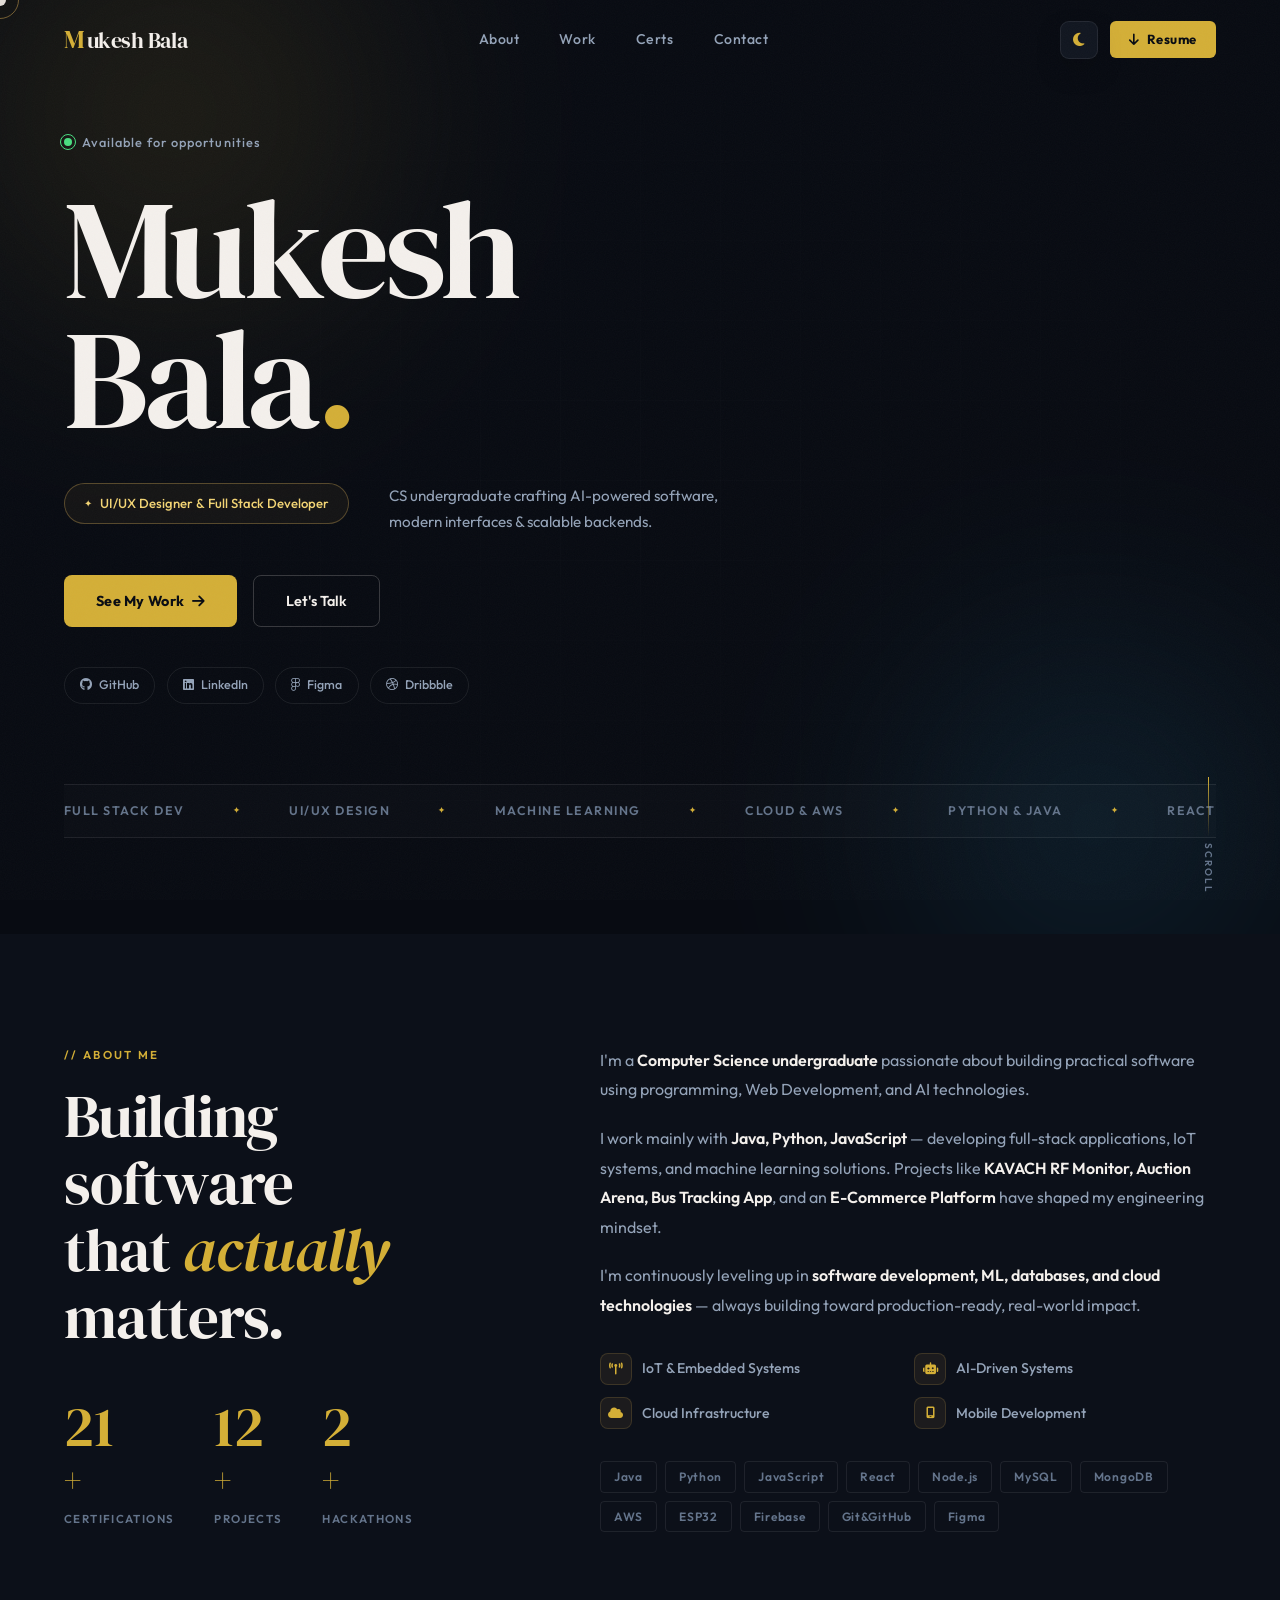
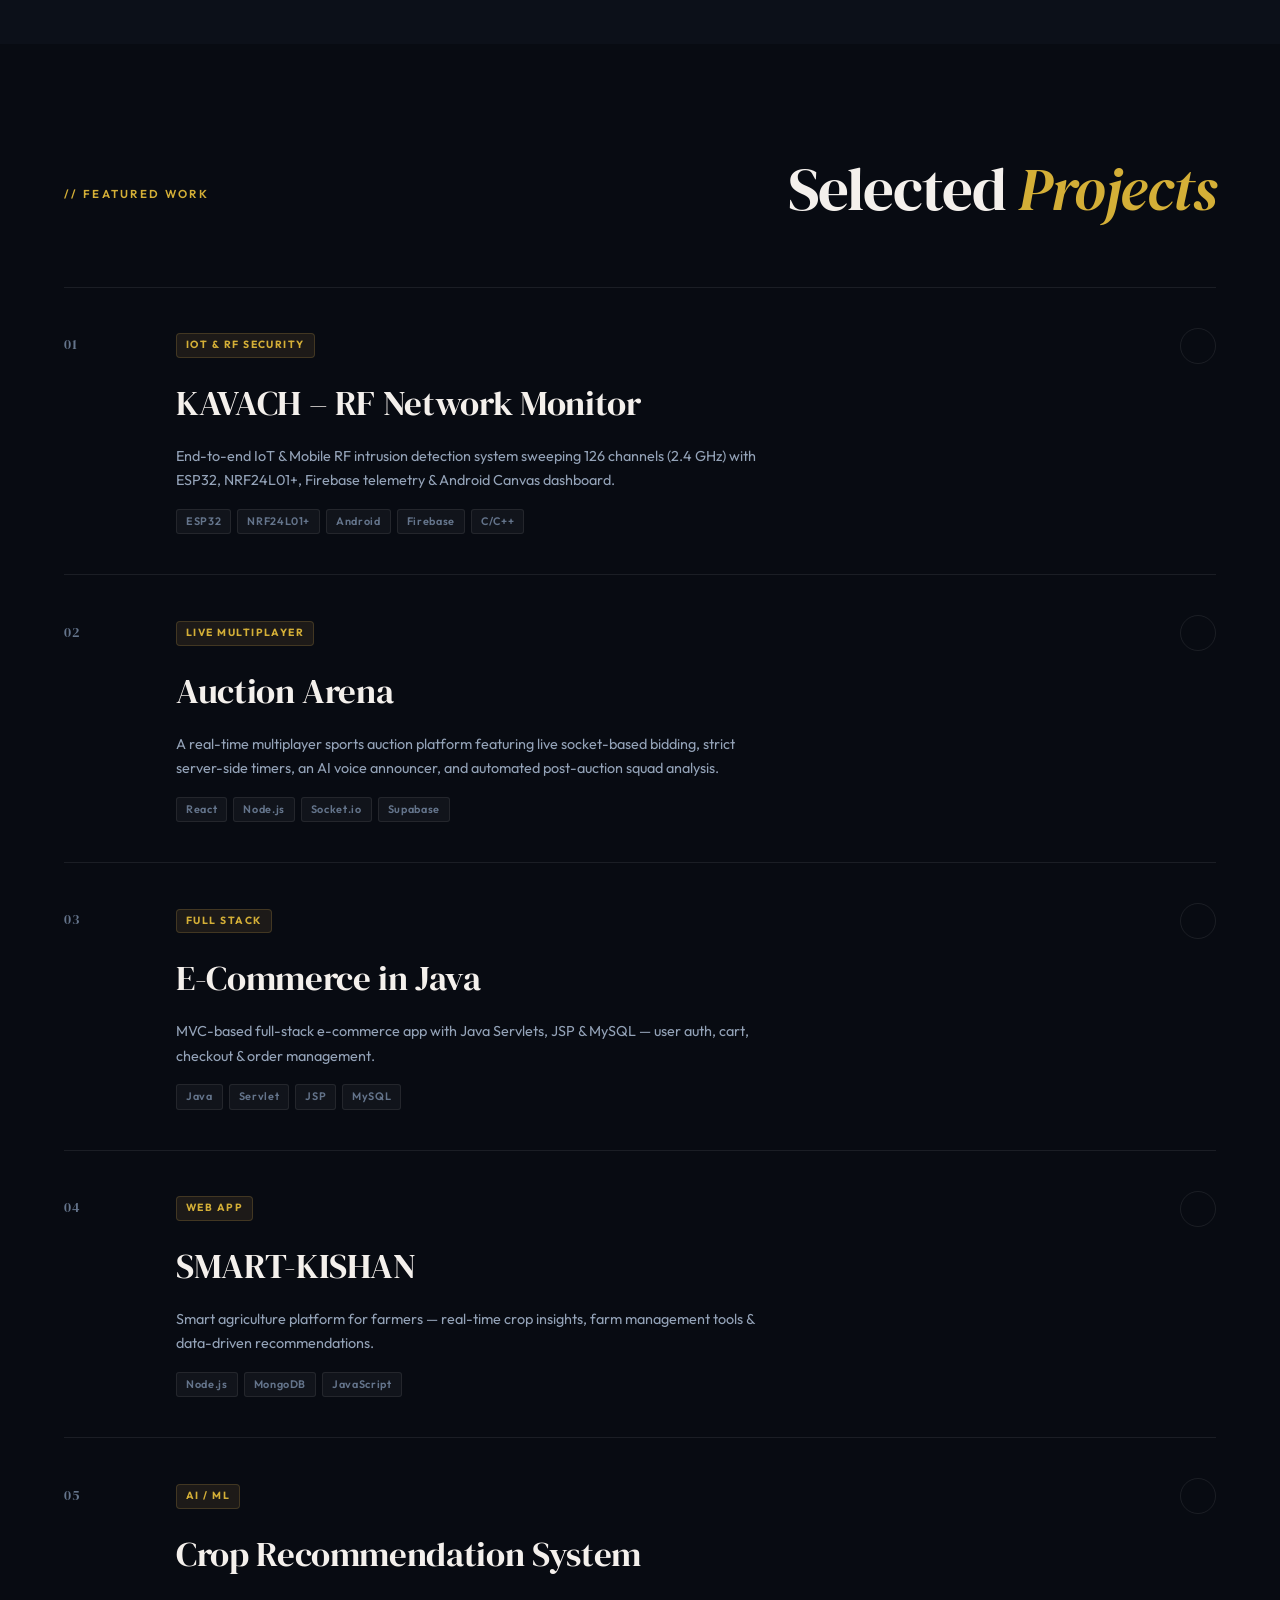
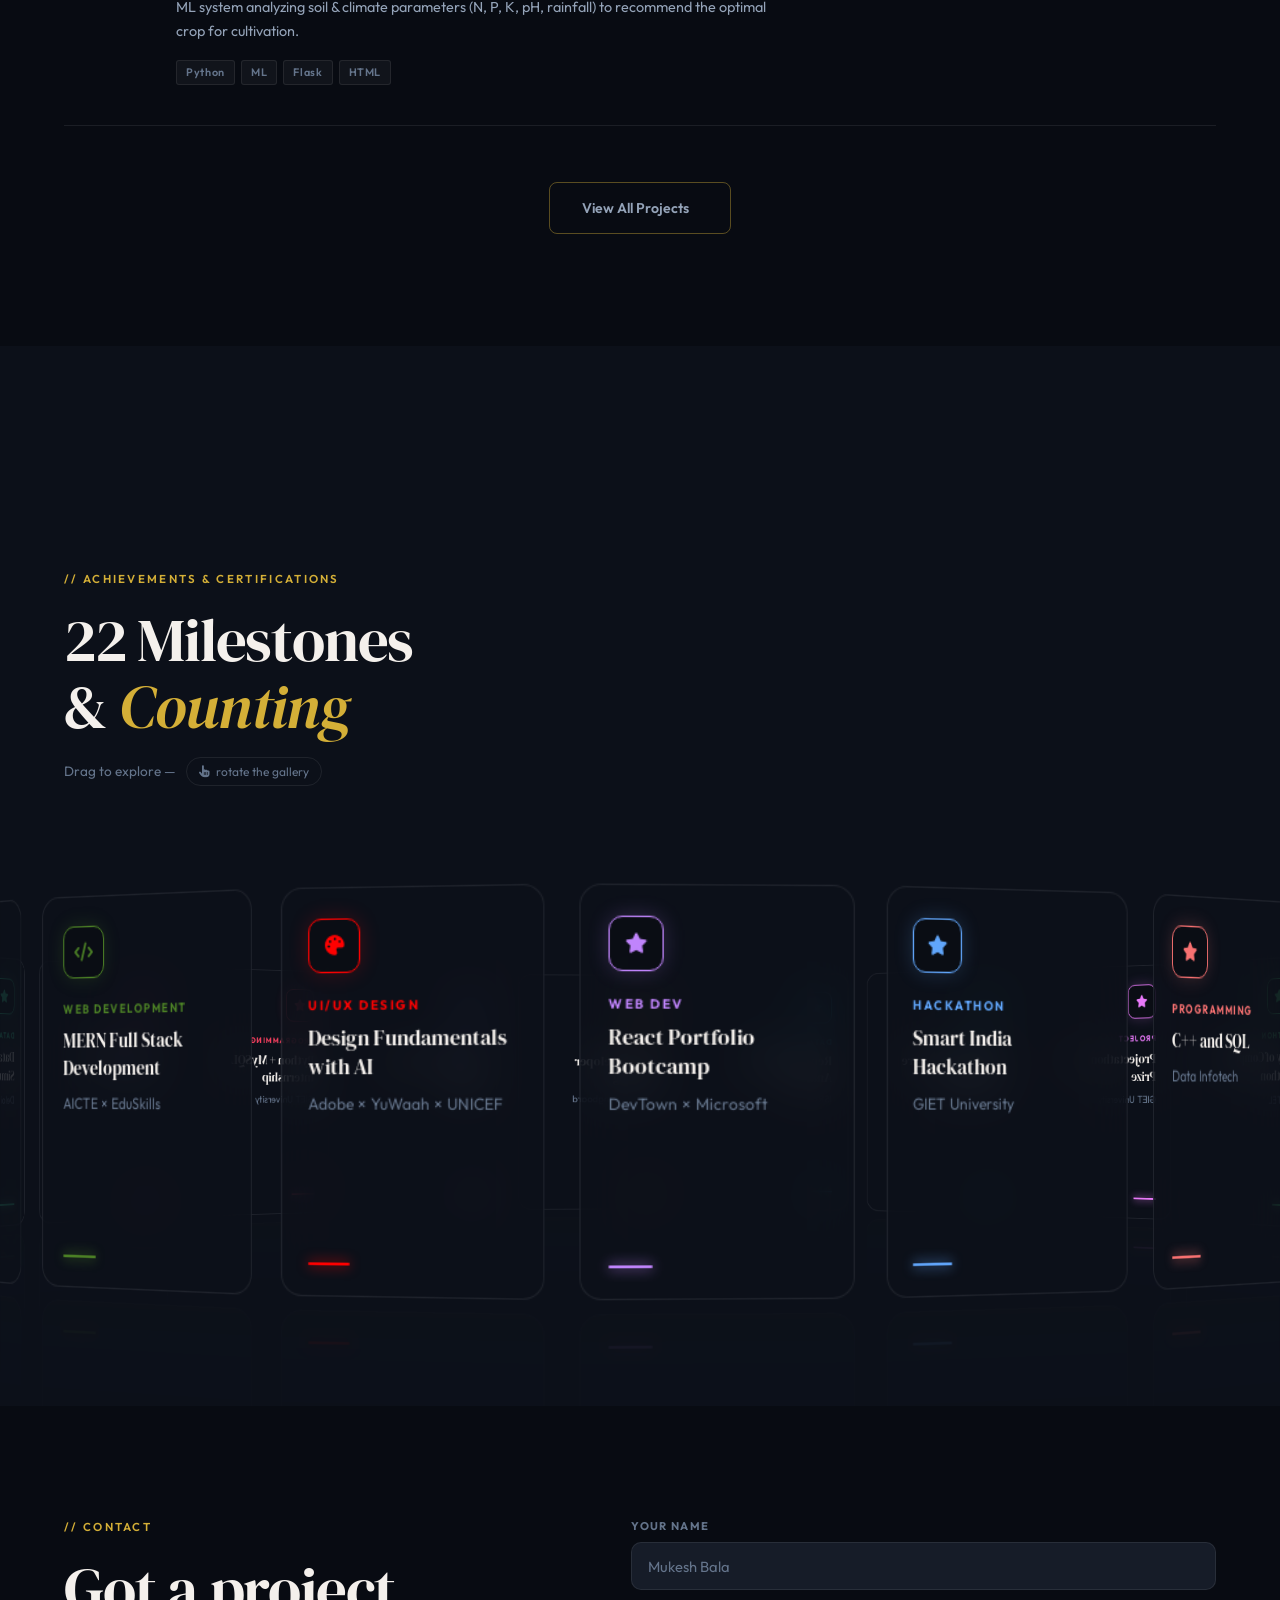
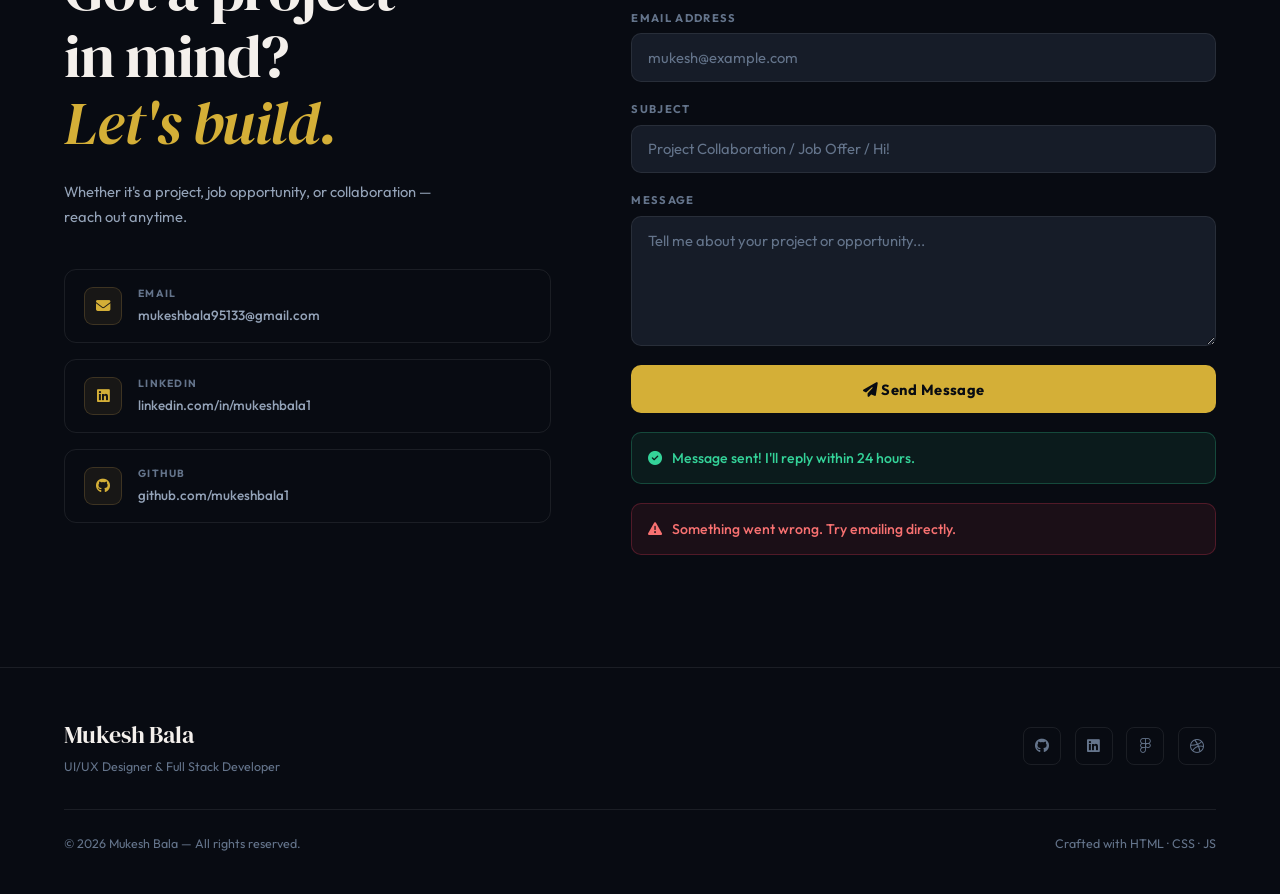
==== commit 904e49e3: "Restore stable layout with Dark and Light mode support, refined color palette, and mobile swipe trac" ====
--- a/index.html
+++ b/index.html
@@ -10,6 +10,16 @@
   <link href="https://fonts.googleapis.com/css2?family=DM+Serif+Display:ital@0;1&family=Outfit:wght@300;400;500;600;700&display=swap" rel="stylesheet">
   <link rel="stylesheet" href="https://cdnjs.cloudflare.com/ajax/libs/font-awesome/6.5.0/css/all.min.css">
   <link rel="stylesheet" href="styles.css">
+  <script>
+    (function() {
+      const saved = localStorage.getItem('theme');
+      const prefersDark = window.matchMedia && window.matchMedia('(prefers-color-scheme: dark)').matches;
+      const theme = saved || (prefersDark ? 'dark' : 'dark');
+      if (theme === 'light') {
+        document.documentElement.setAttribute('data-theme', 'light');
+      }
+    })();
+  </script>
 </head>
 <body>
 
@@ -63,9 +73,11 @@
       <button class="mm-theme-btn" id="mmThemeToggle" aria-label="Toggle theme">
         <i class="fas fa-moon theme-icon-dark"></i>
         <i class="fas fa-sun theme-icon-light"></i>
-        <span>Switch Theme</span>
+        <span class="theme-label">Switch Theme</span>
       </button>
-      <a href="Resume.pdf" download class="mm-cta">Download Resume</a>
+      <a href="Resume.pdf" download class="nav-cta mm-cta">
+        <i class="fas fa-arrow-down"></i> Download Resume
+      </a>
     </div>
   </div>
 
@@ -294,37 +306,259 @@
     </div>
   </div>
 
-  <!-- ═══════════════════ 3D INFINITE HELIX RIBBON ═══════════════════ -->
+  <!-- ═══════════════════ CERTIFICATIONS CAROUSEL ═══════════════════ -->
   <section id="certs" class="section certs-section">
-    <div class="container container-title-certs">
-      <p class="section-label">// Verified Credentials &amp; Achievements</p>
-      <h2 class="section-h2">22 Milestones<br>&amp; <em>3D Helix Ribbon</em></h2>
-      <p class="certs-sub">Drag, swipe, or scroll vertically &amp; horizontally — <span class="drag-hint-text"><i class="fas fa-arrows-up-down-left-right"></i> navigate the 3D infinite spiral</span></p>
-    </div>
-
-    <!-- 3D Helix Stage Container -->
-    <div class="helix-stage-wrap" id="helixStageWrap">
-      <!-- Interactive HUD Controls -->
-      <div class="helix-hud">
-        <button class="helix-hud-btn" id="helixPrev" aria-label="Previous Milestone" title="Previous"><i class="fas fa-chevron-left"></i></button>
-        <button class="helix-hud-btn" id="helixTogglePlay" aria-label="Pause or Play Rotation" title="Pause / Play">
-          <i class="fas fa-pause" id="helixPlayIcon"></i> <span class="hud-text" id="helixPlayText">Auto Orbit</span>
-        </button>
-        <button class="helix-hud-btn" id="helixNext" aria-label="Next Milestone" title="Next"><i class="fas fa-chevron-right"></i></button>
-        <button class="helix-hud-btn" id="helixReset" aria-label="Reset View" title="Reset View"><i class="fas fa-arrows-rotate"></i></button>
-      </div>
-
-      <div class="helix-viewport" id="helixViewport">
-        <div class="helix-pivot" id="helixPivot">
-          <!-- 22 Cards dynamically positioned along the 3D spiral by app.js -->
-        </div>
-      </div>
-
-      <div class="helix-status-bar">
-        <span class="helix-indicator" id="helixIndicator">Milestone 1 of 22</span>
-        <span class="helix-hint"><i class="fas fa-hand-pointer"></i> Click card for certificate details</span>
-      </div>
-    </div>
+    <div class="container-title-certs">
+      <p class="section-label">// Achievements &amp; Certifications</p>
+      <h2 class="section-h2">22 Milestones<br>&amp; <em>Counting</em></h2>
+      <p class="certs-sub">Drag to explore — <span class="drag-hint-text"><i class="fas fa-hand-pointer"></i> rotate the gallery</span></p>
+    </div>
+
+    <!-- ── DESKTOP: 3D Rotating Carousel ── -->
+    <div class="carousel-wrapper">
+      <div class="void-container" id="drag-container">
+        <div class="carousel-pivot" id="pivot">
+
+          <div class="gc" style="--i:1;  --clr:#c084fc;" onclick="openCertModal(0)">
+            <div class="gc-inner">
+              <div class="gc-icon"><i class="fas fa-star"></i></div>
+              <span class="gc-cat">WEB DEV</span>
+              <h3>React Portfolio Bootcamp</h3>
+              <p>DevTown × Microsoft</p>
+              <div class="gc-bar"></div>
+            </div>
+          </div>
+
+          <div class="gc" style="--i:2;  --clr:#60a5fa;" onclick="openCertModal(1)">
+            <div class="gc-inner">
+              <div class="gc-icon"><i class="fas fa-star"></i></div>
+              <span class="gc-cat">HACKATHON</span>
+              <h3>Smart India Hackathon</h3>
+              <p>GIET University</p>
+              <div class="gc-bar"></div>
+            </div>
+          </div>
+
+          <div class="gc" style="--i:3;  --clr:#f87171;" onclick="openCertModal(2)">
+            <div class="gc-inner">
+              <div class="gc-icon"><i class="fas fa-star"></i></div>
+              <span class="gc-cat">PROGRAMMING</span>
+              <h3>C++ and SQL</h3>
+              <p>Data Infotech</p>
+              <div class="gc-bar"></div>
+            </div>
+          </div>
+
+          <div class="gc" style="--i:4;  --clr:#38bdf8;" onclick="openCertModal(3)">
+            <div class="gc-inner">
+              <div class="gc-icon"><i class="fas fa-star"></i></div>
+              <span class="gc-cat">CYBER SECURITY</span>
+              <h3>Cyber Security Workshop</h3>
+              <p>Cyberyaan × GIET</p>
+              <div class="gc-bar"></div>
+            </div>
+          </div>
+
+          <div class="gc" style="--i:5;  --clr:#fb923c;" onclick="openCertModal(4)">
+            <div class="gc-inner">
+              <div class="gc-icon"><i class="fas fa-star"></i></div>
+              <span class="gc-cat">HACKATHON</span>
+              <h3>Hacknovation 2.0</h3>
+              <p>GIET University</p>
+              <div class="gc-bar"></div>
+            </div>
+          </div>
+
+          <div class="gc" style="--i:6;  --clr:#f97316;" onclick="openCertModal(5)">
+            <div class="gc-inner">
+              <div class="gc-icon"><i class="fas fa-star"></i></div>
+              <span class="gc-cat">AI / CLOUD</span>
+              <h3>Oracle Cloud AI Foundations</h3>
+              <p>Oracle University</p>
+              <div class="gc-bar"></div>
+            </div>
+          </div>
+
+          <div class="gc" style="--i:7;  --clr:#fbbf24;" onclick="openCertModal(6)">
+            <div class="gc-inner">
+              <div class="gc-icon"><i class="fas fa-star"></i></div>
+              <span class="gc-cat">IOT</span>
+              <h3>Industry 4.0 &amp; IoT</h3>
+              <p>NPTEL</p>
+              <div class="gc-bar"></div>
+            </div>
+          </div>
+
+          <div class="gc" style="--i:8;  --clr:#4ade80;" onclick="openCertModal(7)">
+            <div class="gc-inner">
+              <div class="gc-icon"><i class="fas fa-star"></i></div>
+              <span class="gc-cat">PYTHON</span>
+              <h3>Joy of Computing Python</h3>
+              <p>NPTEL</p>
+              <div class="gc-bar"></div>
+            </div>
+          </div>
+
+          <div class="gc" style="--i:9;  --clr:#e879f9;" onclick="openCertModal(8)">
+            <div class="gc-inner">
+              <div class="gc-icon"><i class="fas fa-star"></i></div>
+              <span class="gc-cat">PROJECT</span>
+              <h3>Projectathon — 1st Prize</h3>
+              <p>GIET University</p>
+              <div class="gc-bar"></div>
+            </div>
+          </div>
+
+          <div class="gc" style="--i:10; --clr:#2dd4bf;" onclick="openCertModal(9)">
+            <div class="gc-inner">
+              <div class="gc-icon"><i class="fas fa-star"></i></div>
+              <span class="gc-cat">INTERNSHIP</span>
+              <h3>Industry Exposure Internship</h3>
+              <p>Hebble Academy</p>
+              <div class="gc-bar"></div>
+            </div>
+          </div>
+
+          <div class="gc" style="--i:11; --clr:#22d3ee;" onclick="openCertModal(10)">
+            <div class="gc-inner">
+              <div class="gc-icon"><i class="fas fa-star"></i></div>
+              <span class="gc-cat">DATA ANALYTICS</span>
+              <h3>Remote Sensing Analytics</h3>
+              <p>ISRO — IIRS</p>
+              <div class="gc-bar"></div>
+            </div>
+          </div>
+
+          <div class="gc" style="--i:12; --clr:#f59e0b;" onclick="openCertModal(11)">
+            <div class="gc-inner">
+              <div class="gc-icon"><i class="fas fa-star"></i></div>
+              <span class="gc-cat">CLOUD</span>
+              <h3>AWS Developer Training</h3>
+              <p>Infosys Springboard</p>
+              <div class="gc-bar"></div>
+            </div>
+          </div>
+
+          <div class="gc" style="--i:13; --clr:#818cf8;" onclick="openCertModal(12)">
+            <div class="gc-inner">
+              <div class="gc-icon"><i class="fas fa-star"></i></div>
+              <span class="gc-cat">BUSINESS</span>
+              <h3>Intro to Corporate Actions</h3>
+              <p>TCS iON</p>
+              <div class="gc-bar"></div>
+            </div>
+          </div>
+
+          <div class="gc" style="--i:14; --clr:#f43f5e;" onclick="openCertModal(13)">
+            <div class="gc-inner">
+              <div class="gc-icon"><i class="fas fa-star"></i></div>
+              <span class="gc-cat">PROGRAMMING</span>
+              <h3>Python + MySQL Internship</h3>
+              <p>GIET University</p>
+              <div class="gc-bar"></div>
+            </div>
+          </div>
+
+          <div class="gc" style="--i:15; --clr:#ec4899;" onclick="openCertModal(14)">
+            <div class="gc-inner">
+              <div class="gc-icon"><i class="fas fa-star"></i></div>
+              <span class="gc-cat">DATA SCIENCE</span>
+              <h3>Data Science 101</h3>
+              <p>IBM SkillsBuild</p>
+              <div class="gc-bar"></div>
+            </div>
+          </div>
+
+          <div class="gc" style="--i:16; --clr:#34d399;" onclick="openCertModal(15)">
+            <div class="gc-inner">
+              <div class="gc-icon"><i class="fas fa-star"></i></div>
+              <span class="gc-cat">DATA ANALYTICS</span>
+              <h3>Data Analytics Simulation</h3>
+              <p>Deloitte (Forage)</p>
+              <div class="gc-bar"></div>
+            </div>
+          </div>
+
+          <div class="gc" style="--i:17; --clr:#a3e635;" onclick="openCertModal(16)">
+            <div class="gc-inner">
+              <div class="gc-icon"><i class="fas fa-star"></i></div>
+              <span class="gc-cat">DESIGN &amp; UX</span>
+              <h3>UX Design Foundations</h3>
+              <p>Google (Coursera)</p>
+              <div class="gc-bar"></div>
+            </div>
+          </div>
+
+          <!-- ── NEW: Card 18 — AI-ML Virtual Internship ── -->
+          <div class="gc" style="--i:18; --clr:#5f969f;" onclick="openCertModal(17)">
+            <div class="gc-inner">
+              <div class="gc-icon"><i class="fas fa-star"></i></div>
+              <span class="gc-cat">AI / ML</span>
+              <h3>AI-ML Virtual Internship</h3>
+              <p>AICTE × Google × EduSkills</p>
+              <div class="gc-bar"></div>
+            </div>
+          </div>
+
+          <!-- NPTEL Certificate -->
+          <div class="gc" style="--i:19; --clr:#6e5431;" onclick="openCertModal(18)">
+            <div class="gc-inner">
+              <div class="gc-icon"><i class="fas fa-chart-bar"></i></div>
+              <span class="gc-cat">Data Science</span>
+              <h3>Data Analytics with Python</h3>
+              <p>NPTEL × IIT Roorkee</p>
+              <div class="gc-bar"></div>
+            </div>
+          </div>
+
+          <!-- Infosys Certificate -->
+          <div class="gc" style="--i:20; --clr:#34627c;" onclick="openCertModal(19)">
+            <div class="gc-inner">
+              <div class="gc-icon"><i class="fas fa-robot"></i></div>
+              <span class="gc-cat">Generative AI</span>
+              <h3>Prompt Engineering</h3>
+              <p>Infosys Springboard</p>
+              <div class="gc-bar"></div>
+            </div>
+          </div>
+
+          <!-- MERN Full Stack Development -->
+          <div class="gc" style="--i:21; --clr:#4b8025;" onclick="openCertModal(20)">
+            <div class="gc-inner">
+              <div class="gc-icon"><i class="fas fa-code"></i></div>
+              <span class="gc-cat">WEB DEVELOPMENT</span>
+              <h3>MERN Full Stack Development</h3>
+              <p>AICTE × EduSkills</p>
+              <div class="gc-bar"></div>
+            </div>
+          </div>
+
+          <!-- Design Fundamentals with AI -->
+          <div class="gc" style="--i:22; --clr:#FF0000;" onclick="openCertModal(21)">
+            <div class="gc-inner">
+              <div class="gc-icon"><i class="fas fa-palette"></i></div>
+              <span class="gc-cat">UI/UX DESIGN</span>
+              <h3>Design Fundamentals with AI</h3>
+              <p>Adobe × YuWaah × UNICEF</p>
+              <div class="gc-bar"></div>
+            </div>
+          </div>
+
+        </div>
+      </div>
+    </div>
+
+    <!-- ── MOBILE: Horizontal Swipe Carousel ── -->
+    <div class="mobile-cert-track-wrap">
+      <p class="mobile-swipe-hint">
+        <i class="fas fa-hand-pointer"></i> Swipe to explore all 22 certifications
+      </p>
+      <div class="mobile-cert-track">
+        <!-- Cards built dynamically by JS from certsData -->
+      </div>
+      <div class="mobile-cert-dots"></div>
+    </div>
+
   </section>
 
   <!-- CERT MODAL -->
--- a/styles.css
+++ b/styles.css
@@ -1,120 +1,84 @@
 /* ================================================================
    MUKESH BALA PORTFOLIO — styles.css
-   Color Combination: Luxury Obsidian & Champagne Gold + Electric Blue
-   Dual Modes: Dark Mode (Default) & Light Mode
-   Responsive Sizing: Mac, PC/Laptop, Tablet, Mobile Phone
-   3D Movement: Infinite 3D Helix Ribbon Gallery
+   Aesthetic: Dark Luxury Editorial
+   Fonts: DM Serif Display + Outfit
+   Theme: Near-black, gold accent, sharp editorial layout
    ================================================================ */
 
-/* ── RESET & BASE SETUP ── */
-*, *::before, *::after {
-  margin: 0;
-  padding: 0;
-  box-sizing: border-box;
-  -webkit-font-smoothing: antialiased;
-  -moz-osx-font-smoothing: grayscale;
-}
+/* ── RESET ── */
+*, *::before, *::after { margin:0; padding:0; box-sizing:border-box; }
 
 :root {
-  /* ══════════════════════════════════════════════════════════
-     DARK THEME (Default) — Obsidian, Champagne Gold, Electric Blue
-     ══════════════════════════════════════════════════════════ */
-  --theme: dark;
-  --bg-primary: #070a10;
-  --bg-secondary: #0b0f19;
-  --surface: #101624;
-  --surface2: #161f32;
-  --surface-glass: rgba(16, 22, 36, 0.78);
-  --surface-hover: rgba(22, 31, 50, 0.95);
-  --border: rgba(255, 255, 255, 0.08);
-  --border-h: rgba(212, 175, 55, 0.4);
-  --border-blue: rgba(56, 189, 248, 0.35);
-
-  /* Curated 4-Color Palette Tokens */
-  --gold: #d4af37;
-  --gold-light: #f3d179;
-  --gold-dark: #b5891e;
-  --gold-glow: rgba(212, 175, 55, 0.25);
-  
-  --blue: #38bdf8;
-  --blue-light: #7dd3fc;
-  --blue-dark: #0284c7;
-  --blue-glow: rgba(56, 189, 248, 0.22);
-
-  --text-main: #f8fafc;
-  --text-muted: rgba(248, 250, 252, 0.68);
-  --text-subtle: rgba(248, 250, 252, 0.42);
-  --white: #f8fafc;
-
-  --card-shadow: 0 16px 36px -12px rgba(0, 0, 0, 0.55);
-  --card-glow: 0 0 30px rgba(212, 175, 55, 0.12);
-  --nav-bg: rgba(7, 10, 16, 0.85);
-  --noise-opacity: 0.032;
-
-  --font-serif: 'DM Serif Display', Georgia, serif;
-  --font-sans: 'Outfit', -apple-system, BlinkMacSystemFont, sans-serif;
-  --ease: cubic-bezier(0.4, 0, 0.2, 1);
-  --ease-out: cubic-bezier(0, 0, 0.2, 1);
-  --ease-spring: cubic-bezier(0.34, 1.56, 0.64, 1);
+  --theme:        dark;
+  --black:        #080b12;
+  --dark:         #0c1019;
+  --surface:      #111620;
+  --surface2:     #161c28;
+  --border:       rgba(255, 255, 255, 0.08);
+  --border-h:     rgba(212, 175, 55, 0.4);
+  --gold:         #d4af37;
+  --gold-light:   #f3d574;
+  --gold-glow:    rgba(212, 175, 55, 0.22);
+  --cyan:         #38bdf8;
+  --cyan-glow:    rgba(56, 189, 248, 0.22);
+  --white:        #f4f0ec;
+  --grey:         #94a3b8;
+  --grey2:        #64748b;
+  --card-shadow:  0 12px 30px -10px rgba(0, 0, 0, 0.55);
+  --nav-bg:       rgba(8, 11, 18, 0.88);
+  --noise-opacity: 0.03;
+  --cert-card-bg: rgba(12, 16, 25, 0.78);
+  --cert-card-mobile-bg: rgba(12, 16, 25, 0.95);
+  --cert-card-border: rgba(255, 255, 255, 0.08);
+  --font-serif:   'DM Serif Display', serif;
+  --font-sans:    'Outfit', sans-serif;
+  --ease:         cubic-bezier(0.4, 0, 0.2, 1);
+  --ease-out:     cubic-bezier(0, 0, 0.2, 1);
+  /* Carousel */
+  --cw: 200px;
+  --ch: 300px;
+  --cr: 780px;
 }
 
 [data-theme="light"] {
-  /* ══════════════════════════════════════════════════════════
-     LIGHT THEME — Clean Alabaster, Champagne Gold, Electric Blue
-     ══════════════════════════════════════════════════════════ */
-  --theme: light;
-  --bg-primary: #f8fafc;
-  --bg-secondary: #f1f5f9;
-  --surface: #ffffff;
-  --surface2: #f1f5f9;
-  --surface-glass: rgba(255, 255, 255, 0.88);
-  --surface-hover: #e2e8f0;
-  --border: rgba(15, 23, 42, 0.1);
-  --border-h: rgba(181, 137, 30, 0.45);
-  --border-blue: rgba(2, 132, 199, 0.35);
-
-  --gold: #b5891e;
-  --gold-light: #d4af37;
-  --gold-dark: #8c670f;
-  --gold-glow: rgba(181, 137, 30, 0.18);
-
-  --blue: #0284c7;
-  --blue-light: #0ea5e9;
-  --blue-dark: #0369a1;
-  --blue-glow: rgba(2, 132, 199, 0.16);
-
-  --text-main: #0f172a;
-  --text-muted: #334155;
-  --text-subtle: #64748b;
-  --white: #0f172a;
-
-  --card-shadow: 0 12px 30px -8px rgba(15, 23, 42, 0.08);
-  --card-glow: 0 0 25px rgba(181, 137, 30, 0.1);
-  --nav-bg: rgba(248, 250, 252, 0.9);
-  --noise-opacity: 0.015;
-}
-
-html {
-  scroll-behavior: smooth;
-  font-size: 16px;
-}
+  --theme:        light;
+  --black:        #f8fafc;
+  --dark:         #f1f5f9;
+  --surface:      #ffffff;
+  --surface2:     #f8fafc;
+  --border:       rgba(15, 23, 42, 0.1);
+  --border-h:     rgba(181, 137, 30, 0.45);
+  --gold:         #b5891e;
+  --gold-light:   #d4af37;
+  --gold-glow:    rgba(181, 137, 30, 0.18);
+  --cyan:         #0284c7;
+  --cyan-glow:    rgba(2, 132, 199, 0.18);
+  --white:        #0f172a;
+  --grey:         #334155;
+  --grey2:        #64748b;
+  --card-shadow:  0 10px 25px -8px rgba(15, 23, 42, 0.08), 0 4px 6px -4px rgba(15, 23, 42, 0.04);
+  --nav-bg:       rgba(248, 250, 252, 0.92);
+  --noise-opacity: 0.012;
+  --cert-card-bg: rgba(255, 255, 255, 0.92);
+  --cert-card-border: rgba(15, 23, 42, 0.1);
+  --cert-card-mobile-bg: #ffffff;
+}
+
+html { scroll-behavior:smooth; }
 
 body {
   font-family: var(--font-sans);
-  background-color: var(--bg-primary);
-  color: var(--text-main);
+  background: var(--black);
+  color: var(--white);
   overflow-x: hidden;
   line-height: 1.6;
   cursor: none;
-  transition: background-color 0.35s ease, color 0.35s ease;
-}
-
-::selection {
-  background: var(--gold-glow);
-  color: var(--gold);
-}
-
-/* ── NOISE TEXTURE OVERLAY ── */
+  transition: background-color 0.3s ease, color 0.3s ease;
+}
+
+::selection { background:rgba(212,175,55,0.25); color:var(--white); }
+
+/* ── NOISE TEXTURE ── */
 .noise {
   position: fixed;
   inset: 0;
@@ -123,82 +87,70 @@
   opacity: var(--noise-opacity);
   background-image: url("data:image/svg+xml,%3Csvg viewBox='0 0 256 256' xmlns='http://www.w3.org/2000/svg'%3E%3Cfilter id='noise'%3E%3CfeTurbulence type='fractalNoise' baseFrequency='0.9' numOctaves='4' stitchTiles='stitch'/%3E%3C/filter%3E%3Crect width='100%25' height='100%25' filter='url(%23noise)'/%3E%3C/svg%3E");
   background-size: 256px 256px;
-  transition: opacity 0.35s ease;
-}
-
-/* ── CUSTOM MAGNETIC CURSOR ── */
+}
+
+/* ── CUSTOM CURSOR ── */
 .cursor {
   position: fixed;
-  top: 0;
-  left: 0;
-  width: 10px;
-  height: 10px;
+  top: 0; left: 0;
+  width: 12px; height: 12px;
   pointer-events: none;
   z-index: 10000;
-  transform: translate(-50%, -50%);
   mix-blend-mode: difference;
+  transform: translate(-50%,-50%);
 }
 
 .cursor-dot {
-  width: 100%;
-  height: 100%;
-  background: #ffffff;
+  width: 100%; height: 100%;
+  background: var(--white);
   border-radius: 50%;
   transition: transform 0.15s var(--ease);
 }
 
 .cursor-follower {
   position: fixed;
-  width: 38px;
-  height: 38px;
-  border: 1.5px solid var(--gold);
+  width: 38px; height: 38px;
+  border: 1px solid rgba(212,168,83,0.5);
   border-radius: 50%;
   pointer-events: none;
   z-index: 9999;
-  transform: translate(-50%, -50%);
-  transition: width 0.22s var(--ease), height 0.22s var(--ease), border-color 0.22s var(--ease), background 0.22s var(--ease);
-}
-
-@media (pointer: coarse) {
-  body { cursor: auto; }
-  .cursor, .cursor-follower { display: none !important; }
-}
-
-/* ── PRELOADER ── */
+  transform: translate(-50%,-50%);
+  transition: all 0.12s var(--ease);
+  mix-blend-mode: normal;
+}
+
+body:hover .cursor-follower { opacity:1; }
+
+/* ── LOADER ── */
 .loader {
   position: fixed;
   inset: 0;
-  background: var(--bg-primary);
+  background: var(--black);
   z-index: 99999;
   display: flex;
   align-items: center;
   justify-content: center;
-  transition: opacity 0.5s var(--ease), transform 0.5s var(--ease);
-}
-
-.loader.hidden {
-  opacity: 0;
-  pointer-events: none;
-  transform: scale(1.04);
-}
-
-.loader-inner { text-align: center; }
+  transition: opacity 0.6s var(--ease), transform 0.6s var(--ease);
+}
+
+.loader.hidden { opacity:0; pointer-events:none; transform:scale(1.05); }
+
+.loader-inner { text-align:center; }
 
 .loader-name {
   display: block;
   font-family: var(--font-serif);
-  font-size: clamp(3.5rem, 8vw, 5rem);
+  font-size: 4rem;
   color: var(--gold);
   letter-spacing: -0.02em;
   margin-bottom: 1.5rem;
-  text-shadow: 0 0 25px var(--gold-glow);
 }
 
 .loader-bar {
-  width: 180px;
-  height: 3px;
-  background: var(--border);
-  border-radius: 4px;
+  width: 160px;
+  height: 2px;
+  background: rgba(255,255,255,0.08);
+  border-radius: 2px;
   overflow: hidden;
   margin: 0 auto;
 }
@@ -206,25 +158,23 @@
 .loader-fill {
   height: 100%;
   width: 0%;
-  background: linear-gradient(90deg, var(--gold), var(--blue));
-  border-radius: 4px;
-  transition: width 0.08s linear;
-}
-
-/* ══════════════════════════════════════════════════════════
-   NAVIGATION & THEME SWITCHER
-   ══════════════════════════════════════════════════════════ */
+  background: linear-gradient(90deg,var(--gold),var(--cyan));
+  border-radius: 2px;
+  transition: width 0.05s linear;
+}
+
+/* ================================================================
+   NAVIGATION
+   ================================================================ */
 .nav {
   position: fixed;
-  top: 0;
-  left: 0;
-  right: 0;
+  top: 0; left: 0; right: 0;
   z-index: 1000;
-  padding: 1.1rem 5%;
+  padding: 1.2rem 5%;
   display: flex;
   align-items: center;
   justify-content: space-between;
-  transition: background 0.35s var(--ease), backdrop-filter 0.35s, border-color 0.35s, padding 0.3s;
+  transition: background 0.4s var(--ease), backdrop-filter 0.4s;
 }
 
 .nav.scrolled {
@@ -232,8 +182,6 @@
   backdrop-filter: blur(20px);
   -webkit-backdrop-filter: blur(20px);
   border-bottom: 1px solid var(--border);
-  padding: 0.85rem 5%;
-  box-shadow: 0 8px 30px rgba(0, 0, 0, 0.08);
 }
 
 .nav-logo {
@@ -242,263 +190,259 @@
   gap: 2px;
   text-decoration: none;
   font-family: var(--font-serif);
-  font-size: clamp(1.3rem, 2.5vw, 1.6rem);
-  color: var(--text-main);
-  transition: transform 0.25s var(--ease);
-}
-
-.nav-logo:hover {
-  transform: translateY(-1px);
+  font-size: 1.4rem;
+  color: var(--white);
+  letter-spacing: -0.02em;
 }
 
 .logo-mark {
   color: var(--gold);
-  font-size: 1.8rem;
-  font-weight: 700;
-  line-height: 1;
-  text-shadow: 0 0 15px var(--gold-glow);
-}
-
-.logo-text {
-  font-size: 1.25rem;
-  letter-spacing: -0.01em;
-  color: var(--text-main);
+  font-size: 1.6rem;
 }
 
 .nav-links {
   display: flex;
-  align-items: center;
-  gap: 2.2rem;
+  gap: 2.5rem;
 }
 
 .nav-link {
+  color: var(--grey);
   text-decoration: none;
-  color: var(--text-muted);
   font-size: 0.88rem;
   font-weight: 500;
   letter-spacing: 0.04em;
   position: relative;
-  transition: color 0.22s var(--ease);
-  padding: 4px 0;
+  transition: color 0.25s;
 }
 
 .nav-link::after {
   content: '';
   position: absolute;
-  bottom: 0;
-  left: 0;
-  width: 0%;
-  height: 2px;
-  background: linear-gradient(90deg, var(--gold), var(--blue));
-  transition: width 0.25s var(--ease);
-  border-radius: 2px;
-}
-
-.nav-link:hover {
+  bottom: -4px; left: 0;
+  width: 0; height: 1px;
+  background: var(--gold);
+  transition: width 0.3s var(--ease);
+}
+
+.nav-link:hover { color: var(--white); }
+.nav-link:hover::after { width: 100%; }
+
+.nav-actions {
+  display: flex;
+  align-items: center;
+  gap: 12px;
+}
+
+.theme-toggle {
+  width: 38px;
+  height: 38px;
+  border-radius: 9px;
+  border: 1px solid var(--border);
+  background: var(--surface);
   color: var(--gold);
-}
-
-.nav-link:hover::after {
-  width: 100%;
-}
-
-.nav-actions {
-  display: flex;
-  align-items: center;
-  gap: 0.9rem;
-}
-
-/* ── THEME TOGGLE BUTTON ── */
-.theme-toggle {
   display: inline-flex;
   align-items: center;
   justify-content: center;
-  width: 40px;
-  height: 40px;
-  border-radius: 12px;
-  border: 1px solid var(--border);
-  background: var(--surface-glass);
-  backdrop-filter: blur(10px);
-  -webkit-backdrop-filter: blur(10px);
-  color: var(--gold);
   cursor: pointer;
+  font-size: 0.95rem;
+  transition: all 0.25s var(--ease);
   position: relative;
   overflow: hidden;
-  transition: all 0.25s var(--ease);
-  box-shadow: 0 4px 12px rgba(0, 0, 0, 0.04);
+  padding: 0;
+  box-shadow: var(--card-shadow);
 }
 
 .theme-toggle:hover {
   border-color: var(--gold);
-  box-shadow: 0 0 18px var(--gold-glow);
-  transform: translateY(-2px);
-}
-
-.theme-icon-dark, .theme-icon-light {
-  position: absolute;
-  font-size: 1.05rem;
-  transition: transform 0.4s var(--ease-spring), opacity 0.25s ease;
-}
-
-[data-theme="dark"] .theme-icon-light {
-  transform: translateY(26px) scale(0.4);
-  opacity: 0;
-  pointer-events: none;
-}
-
-[data-theme="dark"] .theme-icon-dark {
-  transform: translateY(0) scale(1);
-  opacity: 1;
+  transform: translateY(-1px);
+  box-shadow: 0 4px 14px var(--gold-glow);
+}
+
+.theme-toggle .theme-icon-light {
+  display: none;
+  color: #f59e0b;
+}
+
+.theme-toggle .theme-icon-dark {
+  display: inline-block;
   color: var(--gold);
 }
 
-[data-theme="light"] .theme-icon-dark {
-  transform: translateY(-26px) scale(0.4);
-  opacity: 0;
-  pointer-events: none;
-}
-
-[data-theme="light"] .theme-icon-light {
-  transform: translateY(0) scale(1);
-  opacity: 1;
-  color: var(--gold);
+[data-theme="light"] .theme-toggle .theme-icon-dark {
+  display: none;
+}
+
+[data-theme="light"] .theme-toggle .theme-icon-light {
+  display: inline-block;
 }
 
 .nav-cta {
-  display: inline-flex;
+  display: flex;
   align-items: center;
   gap: 7px;
-  padding: 0.55rem 1.25rem;
-  border-radius: 100px;
-  background: transparent;
-  border: 1px solid var(--border);
-  color: var(--text-main);
+  padding: 0.5rem 1.2rem;
+  background: var(--gold);
+  color: #080b12;
   text-decoration: none;
-  font-size: 0.84rem;
-  font-weight: 600;
+  font-weight: 700;
+  font-size: 0.82rem;
+  border-radius: 6px;
   letter-spacing: 0.04em;
-  transition: all 0.25s var(--ease);
+  transition: all 0.25s;
 }
 
 .nav-cta:hover {
-  border-color: var(--gold);
-  color: var(--gold);
-  background: var(--gold-glow);
+  background: var(--gold-light);
   transform: translateY(-1px);
-}
-
-.nav-cta i { font-size: 0.75rem; }
-
-.nav-toggle {
-  display: none;
-  flex-direction: column;
-  justify-content: center;
-  gap: 5px;
-  width: 40px;
-  height: 40px;
-  border-radius: 10px;
-  background: var(--surface-glass);
-  border: 1px solid var(--border);
-  cursor: pointer;
-  padding: 8px;
-}
-
+  box-shadow: 0 6px 20px var(--gold-glow);
+}
+
+.nav-toggle { display:none; background:none; border:none; cursor:none; }
 .nav-toggle span {
   display: block;
-  height: 2px;
-  width: 100%;
-  background: var(--text-main);
-  border-radius: 2px;
-  transition: all 0.28s var(--ease);
-}
-
-/* ── MOBILE MENU DRAWER ── */
+  width: 22px; height: 1.5px;
+  background: var(--white);
+  margin: 5px 0;
+  transition: all 0.3s;
+}
+
+/* MOBILE MENU */
 .mobile-menu {
   position: fixed;
   inset: 0;
-  background: var(--bg-primary);
+  background: var(--black);
   z-index: 999;
   display: flex;
   flex-direction: column;
+  align-items: center;
   justify-content: center;
-  align-items: center;
   gap: 2rem;
-  opacity: 0;
-  pointer-events: none;
-  transform: scale(0.97);
-  transition: opacity 0.35s var(--ease), transform 0.35s var(--ease);
-  padding: 2rem;
-}
-
-.mobile-menu.open {
-  opacity: 1;
-  pointer-events: all;
-  transform: scale(1);
-}
+  transform: translateX(100%);
+  transition: transform 0.45s cubic-bezier(0.77,0,0.175,1);
+}
+
+.mobile-menu.open { transform: translateX(0); }
 
 .mm-link {
   font-family: var(--font-serif);
-  font-size: 2.2rem;
-  color: var(--text-main);
+  font-size: 2.8rem;
+  color: var(--white);
   text-decoration: none;
-  transition: all 0.25s var(--ease);
-}
-
-.mm-link:hover {
-  color: var(--gold);
-  transform: translateX(8px);
-}
+  opacity: 0.7;
+  transition: opacity 0.2s, color 0.2s;
+}
+
+.mm-link:hover { opacity:1; color:var(--gold); }
 
 .mm-actions {
   display: flex;
   flex-direction: column;
-  gap: 1rem;
-  width: 100%;
-  max-width: 280px;
-  align-items: center;
+  align-items: center;
+  gap: 0.85rem;
   margin-top: 1rem;
-}
-
-.mm-cta {
-  display: block;
-  width: 100%;
-  text-align: center;
-  padding: 0.9rem 1.5rem;
-  border-radius: 100px;
-  background: linear-gradient(135deg, var(--gold), var(--gold-light));
-  color: #070a10;
-  font-weight: 700;
-  text-decoration: none;
-  font-size: 0.95rem;
-  box-shadow: 0 4px 20px var(--gold-glow);
+  width: 82%;
+  max-width: 300px;
 }
 
 .mm-theme-btn {
-  display: inline-flex;
+  display: flex;
   align-items: center;
   justify-content: center;
   gap: 10px;
   width: 100%;
-  padding: 0.8rem 1.5rem;
-  border-radius: 100px;
+  padding: 0.8rem 1.4rem;
+  border-radius: 8px;
+  border: 1px solid var(--border);
   background: var(--surface);
-  border: 1px solid var(--border);
-  color: var(--text-main);
+  color: var(--white);
+  font-family: var(--font-sans);
+  font-size: 0.95rem;
   font-weight: 600;
-  font-size: 0.9rem;
   cursor: pointer;
-}
-
-/* ══════════════════════════════════════════════════════════
-   HERO SECTION
-   ══════════════════════════════════════════════════════════ */
+  transition: all 0.25s;
+}
+
+.mm-theme-btn:hover {
+  border-color: var(--gold);
+  color: var(--gold);
+}
+
+.mm-theme-btn .theme-icon-light {
+  display: none;
+  color: #f59e0b;
+}
+
+.mm-theme-btn .theme-icon-dark {
+  display: inline-block;
+  color: var(--gold);
+}
+
+[data-theme="light"] .mm-theme-btn .theme-icon-dark {
+  display: none;
+}
+
+[data-theme="light"] .mm-theme-btn .theme-icon-light {
+  display: inline-block;
+}
+
+.mm-cta {
+  width: 100%;
+  text-align: center;
+  padding: 0.8rem 1.4rem;
+  background: var(--gold);
+  color: #080b12;
+  text-decoration: none;
+  font-weight: 700;
+  border-radius: 8px;
+  font-size: 0.92rem;
+  box-shadow: 0 4px 14px var(--gold-glow);
+}
+
+/* ================================================================
+   UTILITIES
+   ================================================================ */
+.container {
+  width: 90%;
+  max-width: 1200px;
+  margin: 0 auto;
+}
+
+.section { padding: 7rem 0; }
+
+.section-label {
+  font-size: 0.72rem;
+  font-weight: 600;
+  letter-spacing: 0.2em;
+  text-transform: uppercase;
+  color: var(--gold);
+  margin-bottom: 1.2rem;
+  display: block;
+}
+
+.section-h2 {
+  font-family: var(--font-serif);
+  font-size: clamp(2.4rem,5vw,3.8rem);
+  font-weight: 400;
+  line-height: 1.1;
+  letter-spacing: -0.02em;
+  margin-bottom: 0;
+}
+
+.section-h2 em {
+  font-style: italic;
+  color: var(--gold);
+}
+
+/* ================================================================
+   HERO
+   ================================================================ */
 .hero {
-  position: relative;
   min-height: 100vh;
   display: flex;
   flex-direction: column;
   justify-content: center;
-  padding: 8rem 5% 4rem;
+  padding: 8rem 5% 6rem;
+  position: relative;
   overflow: hidden;
 }
 
@@ -513,41 +457,43 @@
   position: absolute;
   border-radius: 50%;
   filter: blur(120px);
-  opacity: 0.45;
-  transition: opacity 0.4s ease;
-}
-
-.hero-orb.o1 {
-  width: 550px;
-  height: 550px;
-  top: 5%;
-  right: 5%;
-  background: radial-gradient(circle, var(--gold-glow) 0%, transparent 70%);
-}
-
-.hero-orb.o2 {
-  width: 600px;
-  height: 600px;
-  bottom: 0%;
-  left: -10%;
-  background: radial-gradient(circle, var(--blue-glow) 0%, transparent 70%);
+  opacity: 0.18;
+}
+
+.o1 {
+  width: 600px; height: 600px;
+  background: radial-gradient(circle, var(--gold), transparent 70%);
+  top: -20%; left: -10%;
+  animation: orbFloat 18s ease-in-out infinite;
+}
+
+.o2 {
+  width: 500px; height: 500px;
+  background: radial-gradient(circle, var(--cyan), transparent 70%);
+  bottom: -15%; right: -5%;
+  animation: orbFloat 22s ease-in-out infinite reverse;
+}
+
+@keyframes orbFloat {
+  0%,100% { transform:translate(0,0) scale(1); }
+  40%     { transform:translate(40px,-40px) scale(1.06); }
+  70%     { transform:translate(-25px,25px) scale(0.94); }
 }
 
 .hero-grid {
   position: absolute;
   inset: 0;
-  background-image: linear-gradient(var(--border) 1px, transparent 1px),
-                    linear-gradient(90deg, var(--border) 1px, transparent 1px);
+  background-image:
+    linear-gradient(rgba(255,255,255,0.02) 1px, transparent 1px),
+    linear-gradient(90deg, rgba(255,255,255,0.02) 1px, transparent 1px);
   background-size: 80px 80px;
-  opacity: 0.35;
-  mask-image: radial-gradient(ellipse 70% 70% at 50% 50%, black 20%, transparent 80%);
-  -webkit-mask-image: radial-gradient(ellipse 70% 70% at 50% 50%, black 20%, transparent 80%);
+  mask-image: radial-gradient(ellipse 80% 80% at 50% 50%, rgba(0,0,0,0.6) 0%, transparent 100%);
 }
 
 .hero-content {
   position: relative;
-  z-index: 1;
-  max-width: 1240px;
+  z-index: 2;
+  max-width: 1200px;
   margin: 0 auto;
   width: 100%;
 }
@@ -556,640 +502,606 @@
   display: inline-flex;
   align-items: center;
   gap: 10px;
-  padding: 0.45rem 1.15rem;
-  border-radius: 100px;
-  background: var(--surface-glass);
-  border: 1px solid var(--border);
-  color: var(--blue);
   font-size: 0.8rem;
-  font-weight: 600;
+  font-weight: 500;
   letter-spacing: 0.08em;
-  text-transform: uppercase;
+  color: var(--grey);
   margin-bottom: 2rem;
-  box-shadow: 0 4px 18px rgba(0, 0, 0, 0.06);
+  animation: fadeUp 0.8s var(--ease) 0.5s both;
 }
 
 .pulse-ring {
-  width: 8px;
-  height: 8px;
+  width: 8px; height: 8px;
+  background: #4ade80;
   border-radius: 50%;
-  background: var(--blue);
-  box-shadow: 0 0 0 0 var(--blue-glow);
-  animation: pulseBlue 2s infinite;
-}
-
-@keyframes pulseBlue {
-  0%   { box-shadow: 0 0 0 0 rgba(56, 189, 248, 0.7); }
-  70%  { box-shadow: 0 0 0 10px rgba(56, 189, 248, 0); }
-  100% { box-shadow: 0 0 0 0 rgba(56, 189, 248, 0); }
+  position: relative;
+  flex-shrink: 0;
+}
+
+.pulse-ring::after {
+  content: '';
+  position: absolute;
+  inset: -4px;
+  border-radius: 50%;
+  border: 1.5px solid #4ade80;
+  animation: pingRing 2s ease-out infinite;
+}
+
+@keyframes pingRing {
+  0%   { transform:scale(1); opacity:0.8; }
+  100% { transform:scale(2.2); opacity:0; }
 }
 
 .hero-h1 {
   font-family: var(--font-serif);
-  font-size: clamp(3.4rem, 8.5vw, 7.2rem);
+  font-size: clamp(4rem, 11vw, 9rem);
   font-weight: 400;
-  line-height: 0.98;
+  line-height: 0.92;
   letter-spacing: -0.03em;
-  color: var(--text-main);
-  margin-bottom: 1.8rem;
-}
-
-.line-wrap {
-  display: block;
+  margin-bottom: 2.5rem;
   overflow: hidden;
 }
+
+.line-wrap { display:block; overflow:hidden; }
 
 .reveal-line {
   display: block;
-  transform: translateY(110%);
-  animation: revealUp 0.9s cubic-bezier(0.16, 1, 0.3, 1) forwards;
-  animation-play-state: paused;
-}
-
-.reveal-line.delay-1 { animation-delay: 0.12s; }
-
-.hero-dot {
-  color: var(--gold);
-  text-shadow: 0 0 25px var(--gold-glow);
-}
+  animation: revealUp 0.9s cubic-bezier(0.77,0,0.175,1) 0.7s both;
+}
+
+.delay-1 { animation-delay: 0.85s; }
+
+.hero-dot { color:var(--gold); }
 
 .hero-sub-row {
   display: flex;
-  align-items: center;
+  align-items: flex-start;
   gap: 2.5rem;
   margin-bottom: 2.5rem;
   flex-wrap: wrap;
+  animation: fadeUp 0.8s var(--ease) 1.1s both;
 }
 
 .hero-role-pill {
   display: inline-flex;
   align-items: center;
   gap: 8px;
-  padding: 0.55rem 1.25rem;
-  background: var(--surface-glass);
-  border: 1px solid var(--border-blue);
+  padding: 0.55rem 1.2rem;
+  border: 1px solid rgba(212,168,83,0.35);
   border-radius: 100px;
-  font-size: 0.88rem;
-  font-weight: 600;
-  color: var(--blue);
-  box-shadow: 0 4px 16px rgba(0, 0, 0, 0.05);
-}
-
-.hero-role-pill .role-icon {
-  color: var(--gold);
-}
+  font-size: 0.82rem;
+  font-weight: 500;
+  color: var(--gold-light);
+  white-space: nowrap;
+  background: rgba(212,168,83,0.06);
+}
+
+.role-icon { font-size:0.6rem; }
 
 .hero-tagline {
-  font-size: clamp(1rem, 1.8vw, 1.18rem);
-  color: var(--text-muted);
-  line-height: 1.6;
-  max-width: 580px;
+  font-size: 0.95rem;
+  color: var(--grey);
+  line-height: 1.7;
 }
 
 .hero-ctas {
   display: flex;
-  align-items: center;
-  gap: 1.2rem;
-  margin-bottom: 3rem;
+  gap: 1rem;
+  margin-bottom: 2.5rem;
   flex-wrap: wrap;
+  animation: fadeUp 0.8s var(--ease) 1.2s both;
 }
 
 .btn-gold {
   display: inline-flex;
   align-items: center;
-  gap: 10px;
-  padding: 0.9rem 2.2rem;
-  border-radius: 100px;
-  background: linear-gradient(135deg, var(--gold), var(--gold-light));
-  color: #070a10;
+  gap: 8px;
+  padding: 0.85rem 2rem;
+  background: var(--gold);
+  color: var(--black);
   text-decoration: none;
   font-weight: 700;
-  font-size: 0.94rem;
-  letter-spacing: 0.03em;
-  box-shadow: 0 8px 25px var(--gold-glow);
+  font-size: 0.9rem;
+  border-radius: 8px;
   transition: all 0.28s var(--ease);
+  letter-spacing: 0.02em;
 }
 
 .btn-gold:hover {
-  transform: translateY(-2px);
-  box-shadow: 0 12px 35px rgba(212, 175, 55, 0.4);
+  background: var(--gold-light);
+  transform: translateY(-3px);
+  box-shadow: 0 12px 32px rgba(212,168,83,0.4);
 }
 
 .btn-outline {
   display: inline-flex;
   align-items: center;
-  gap: 10px;
-  padding: 0.9rem 2.2rem;
-  border-radius: 100px;
-  background: transparent;
-  border: 1px solid var(--border);
-  color: var(--text-main);
+  gap: 8px;
+  padding: 0.85rem 2rem;
+  border: 1px solid rgba(244,240,236,0.2);
+  color: var(--white);
   text-decoration: none;
   font-weight: 600;
-  font-size: 0.94rem;
-  letter-spacing: 0.03em;
-  transition: all 0.28s var(--ease);
+  font-size: 0.9rem;
+  border-radius: 8px;
+  transition: all 0.28s;
+  background: transparent;
+  font-family: var(--font-sans);
 }
 
 .btn-outline:hover {
-  border-color: var(--blue);
-  color: var(--blue);
-  background: var(--blue-glow);
+  border-color: rgba(244,240,236,0.45);
+  background: rgba(255,255,255,0.04);
   transform: translateY(-2px);
 }
 
+.btn-ghost {
+  display: inline-flex;
+  align-items: center;
+  gap: 9px;
+  padding: 0.85rem 2rem;
+  border: 1px solid var(--border-h);
+  color: var(--grey);
+  text-decoration: none;
+  font-weight: 600;
+  font-size: 0.88rem;
+  border-radius: 8px;
+  transition: all 0.28s;
+  font-family: var(--font-sans);
+}
+
+.btn-ghost:hover {
+  border-color: var(--gold);
+  color: var(--gold);
+  transform: translateY(-2px);
+  box-shadow: 0 8px 24px rgba(212,168,83,0.12);
+}
+
 .hero-socials {
   display: flex;
-  align-items: center;
-  gap: 0.85rem;
+  gap: 0.7rem;
   flex-wrap: wrap;
+  animation: fadeUp 0.8s var(--ease) 1.3s both;
 }
 
 .social-pill {
   display: inline-flex;
   align-items: center;
-  gap: 8px;
-  padding: 0.45rem 1rem;
-  background: var(--surface-glass);
+  gap: 7px;
+  padding: 0.45rem 0.95rem;
   border: 1px solid var(--border);
   border-radius: 100px;
-  color: var(--text-muted);
+  color: var(--grey);
   text-decoration: none;
-  font-size: 0.82rem;
+  font-size: 0.78rem;
   font-weight: 500;
-  transition: all 0.22s var(--ease);
+  transition: all 0.25s;
 }
 
 .social-pill:hover {
   border-color: var(--gold);
-  color: var(--gold);
-  background: var(--gold-glow);
+  color: var(--gold-light);
+  background: rgba(212,168,83,0.06);
   transform: translateY(-2px);
 }
 
-/* ── MARQUEE TICKER ── */
+/* MARQUEE */
 .hero-marquee-wrap {
   position: relative;
-  overflow: hidden;
-  padding: 1.4rem 0;
+  z-index: 2;
+  margin-top: 5rem;
   border-top: 1px solid var(--border);
   border-bottom: 1px solid var(--border);
-  background: var(--surface);
-  mask-image: linear-gradient(90deg, transparent, black 15%, black 85%, transparent);
-  -webkit-mask-image: linear-gradient(90deg, transparent, black 15%, black 85%, transparent);
+  padding: 1rem 0;
+  overflow: hidden;
+  background: rgba(255,255,255,0.015);
 }
 
 .hero-marquee {
   display: flex;
   gap: 3rem;
-  width: max-content;
-  animation: marquee 26s linear infinite;
-}
-
-.hero-marquee:hover { animation-play-state: paused; }
-
-.marquee-item {
-  display: inline-flex;
-  align-items: center;
-  gap: 1rem;
-  font-size: 0.86rem;
+  white-space: nowrap;
+  animation: marquee 28s linear infinite;
+  font-size: 0.78rem;
   font-weight: 600;
   letter-spacing: 0.12em;
   text-transform: uppercase;
-  color: var(--text-subtle);
-}
-
-.marquee-dot {
+  color: var(--grey2);
+  width: max-content;
+}
+
+.hero-marquee .sep { color:var(--gold); font-size:0.5rem; display:inline-flex; align-items:center; }
+
+@keyframes marquee { from { transform:translateX(0); } to { transform:translateX(-50%); } }
+
+/* SCROLL CUE */
+.scroll-cue {
+  position: absolute;
+  bottom: 2.5rem;
+  right: 5%;
+  display: flex;
+  flex-direction: column;
+  align-items: center;
+  gap: 6px;
+  z-index: 2;
+}
+
+.scroll-cue span {
+  font-size: 0.62rem;
+  font-weight: 600;
+  letter-spacing: 0.2em;
+  text-transform: uppercase;
+  color: var(--grey2);
+  writing-mode: vertical-rl;
+}
+
+.scroll-line-anim {
+  width: 1px;
+  height: 60px;
+  background: linear-gradient(to bottom, var(--gold), transparent);
+  animation: scrollLine 2s ease-in-out infinite;
+}
+
+@keyframes scrollLine {
+  0%,100% { transform:scaleY(1); opacity:1; }
+  50%      { transform:scaleY(0.4); opacity:0.3; }
+}
+
+/* ================================================================
+   ABOUT
+   ================================================================ */
+.about-section { background:var(--dark); }
+
+.about-grid {
+  display: grid;
+  grid-template-columns: 1fr 1.4fr;
+  gap: 6rem;
+  align-items: start;
+}
+
+.about-stats {
+  display: flex;
+  gap: 2.5rem;
+  margin-top: 3rem;
+  flex-wrap: wrap;
+}
+
+.stat { text-align:left; }
+
+.stat-n {
+  font-family: var(--font-serif);
+  font-size: 3.5rem;
+  color: var(--gold);
+  line-height: 1;
+  display: block;
+}
+
+.stat-plus { font-family:var(--font-serif); font-size:2rem; color:var(--gold); vertical-align:super; }
+
+.stat p {
+  font-size: 0.72rem;
+  font-weight: 600;
+  letter-spacing: 0.12em;
+  text-transform: uppercase;
+  color: var(--grey2);
+  margin-top: 4px;
+}
+
+.about-body {
+  font-size: 1rem;
+  color: var(--grey);
+  line-height: 1.85;
+  margin-bottom: 1.2rem;
+}
+
+.about-body strong { color:var(--white); font-weight:600; }
+
+.about-focus {
+  display: grid;
+  grid-template-columns: 1fr 1fr;
+  gap: 0.8rem;
+  margin: 2rem 0;
+}
+
+.focus-item {
+  display: flex;
+  align-items: center;
+  gap: 10px;
+  font-size: 0.88rem;
+  color: var(--grey);
+  font-weight: 500;
+}
+
+.focus-item i {
+  width: 32px;
+  height: 32px;
+  border-radius: 8px;
+  background: rgba(212,168,83,0.08);
+  border: 1px solid rgba(212,168,83,0.18);
+  display: flex;
+  align-items: center;
+  justify-content: center;
   color: var(--gold);
   font-size: 0.75rem;
-}
-
-@keyframes marquee {
-  0%   { transform: translateX(0); }
-  100% { transform: translateX(-50%); }
-}
-
-/* ══════════════════════════════════════════════════════════
-   CONTAINER & SECTION COMMONS
-   ══════════════════════════════════════════════════════════ */
-.container {
-  width: 100%;
-  max-width: 1240px;
-  margin: 0 auto;
-  padding: 0 5%;
-}
-
-.section {
-  padding: 7rem 0;
-  position: relative;
-}
-
-.section-label {
-  font-size: 0.76rem;
-  font-weight: 700;
-  letter-spacing: 0.2em;
-  text-transform: uppercase;
-  color: var(--gold);
-  margin-bottom: 0.8rem;
-  display: block;
-}
-
-.section-h2 {
-  font-family: var(--font-serif);
-  font-size: clamp(2.4rem, 5vw, 4.4rem);
-  font-weight: 400;
-  line-height: 1.08;
-  letter-spacing: -0.025em;
-  color: var(--text-main);
-}
-
-.section-h2 em {
-  font-style: italic;
-  color: var(--gold);
-}
-
-/* ══════════════════════════════════════════════════════════
-   ABOUT SECTION
-   ══════════════════════════════════════════════════════════ */
-.about-section {
-  background: var(--bg-secondary);
-  transition: background 0.35s ease;
-}
-
-.about-grid {
-  display: grid;
-  grid-template-columns: 360px 1fr;
-  gap: 4.5rem;
-  align-items: start;
-}
-
-.about-left { position: relative; }
-
-.about-card {
-  background: var(--surface);
+  flex-shrink: 0;
+}
+
+.tech-stack {
+  display: flex;
+  flex-wrap: wrap;
+  gap: 8px;
+  margin-top: 1.5rem;
+}
+
+.tech-stack span {
+  padding: 5px 13px;
   border: 1px solid var(--border);
-  border-radius: 20px;
-  padding: 2.2rem;
-  box-shadow: var(--card-shadow);
-  position: relative;
-  overflow: hidden;
-}
-
-.about-card::before {
-  content: '';
-  position: absolute;
-  top: 0; left: 0; right: 0;
-  height: 3px;
-  background: linear-gradient(90deg, var(--gold), var(--blue));
-}
-
-.about-avatar-wrap {
-  position: relative;
-  margin-bottom: 1.8rem;
-}
-
-.about-avatar-ring {
-  width: 90px;
-  height: 90px;
-  border-radius: 24px;
-  background: linear-gradient(135deg, var(--gold), var(--blue));
-  padding: 2px;
-  box-shadow: 0 8px 25px var(--gold-glow);
-}
-
-.about-avatar {
-  width: 100%;
-  height: 100%;
-  border-radius: 22px;
-  background: var(--surface);
-  display: flex;
-  align-items: center;
-  justify-content: center;
-  font-family: var(--font-serif);
-  font-size: 2.2rem;
-  font-weight: 700;
-  color: var(--gold);
-}
-
-.about-name {
-  font-family: var(--font-serif);
-  font-size: 1.6rem;
-  color: var(--text-main);
-  margin-bottom: 0.25rem;
-}
-
-.about-role {
-  font-size: 0.85rem;
-  color: var(--blue);
+  border-radius: 4px;
+  font-size: 0.75rem;
   font-weight: 600;
-  margin-bottom: 0.5rem;
-}
-
-.about-loc {
-  font-size: 0.82rem;
-  color: var(--text-muted);
-  display: flex;
-  align-items: center;
-  gap: 6px;
-  margin-bottom: 1.8rem;
-}
-
-.about-loc i { color: var(--gold); }
-
-.about-stats {
-  display: grid;
-  grid-template-columns: repeat(3, 1fr);
-  gap: 1rem;
-  padding-top: 1.6rem;
-  border-top: 1px solid var(--border);
-}
-
-.stat { text-align: center; }
-
-.stat-n {
-  font-family: var(--font-serif);
-  font-size: 1.85rem;
-  font-weight: 400;
-  color: var(--gold);
-  line-height: 1;
-}
-
-.stat-plus {
-  color: var(--blue);
-  font-size: 1rem;
-  font-weight: 700;
-}
-
-.stat p {
-  font-size: 0.74rem;
-  color: var(--text-muted);
-  margin-top: 4px;
-  text-transform: uppercase;
+  color: var(--grey2);
   letter-spacing: 0.06em;
-}
-
-.about-body {
-  font-size: 1.05rem;
-  color: var(--text-muted);
-  line-height: 1.8;
-  margin-bottom: 1.4rem;
-}
-
-.about-body strong {
-  color: var(--text-main);
-  font-weight: 600;
-}
-
-.about-focus {
-  display: grid;
-  grid-template-columns: repeat(2, 1fr);
-  gap: 1rem;
-  margin: 2.2rem 0;
-}
-
-.focus-item {
-  display: flex;
-  align-items: center;
-  gap: 12px;
-  padding: 0.85rem 1.2rem;
-  background: var(--surface);
-  border: 1px solid var(--border);
-  border-radius: 12px;
-  font-size: 0.88rem;
-  font-weight: 600;
-  color: var(--text-main);
-  transition: all 0.25s var(--ease);
-}
-
-.focus-item:hover {
-  border-color: var(--blue);
-  transform: translateX(4px);
-  box-shadow: 0 4px 20px var(--blue-glow);
-}
-
-.focus-item i {
-  color: var(--blue);
-  font-size: 1.05rem;
-}
-
-.tech-stack {
-  display: flex;
-  flex-wrap: wrap;
-  gap: 0.6rem;
-  margin-top: 2rem;
-}
-
-.tech-stack span {
-  padding: 0.4rem 0.95rem;
-  background: var(--surface);
-  border: 1px solid var(--border);
-  border-radius: 8px;
-  font-size: 0.8rem;
-  font-weight: 600;
-  color: var(--text-muted);
-  transition: all 0.2s var(--ease);
+  transition: all 0.2s;
 }
 
 .tech-stack span:hover {
   border-color: var(--gold);
   color: var(--gold);
-  transform: translateY(-2px);
-}
-
-/* ══════════════════════════════════════════════════════════
-   FEATURED WORK (PROJECTS) SECTION
-   ══════════════════════════════════════════════════════════ */
-.work-section {
-  background: var(--bg-primary);
-  transition: background 0.35s ease;
-}
+}
+
+/* ================================================================
+   WORK / PROJECTS
+   ================================================================ */
+.work-section { background:var(--black); }
 
 .section-head {
   display: flex;
   justify-content: space-between;
   align-items: flex-end;
-  margin-bottom: 3.5rem;
+  margin-bottom: 4rem;
   flex-wrap: wrap;
   gap: 1.5rem;
 }
 
-.work-list {
-  display: flex;
-  flex-direction: column;
-}
+.work-list { display:flex; flex-direction:column; }
 
 .work-item {
   display: grid;
   grid-template-columns: 80px 1fr;
-  gap: 2.5rem;
-  padding: 2.4rem 0;
+  gap: 2rem;
+  padding: 2.5rem 0;
   border-bottom: 1px solid var(--border);
   cursor: pointer;
   position: relative;
   transition: all 0.3s var(--ease);
+  align-items: start;
 }
 
 .work-item::before {
   content: '';
   position: absolute;
-  inset: 0 -2%;
-  background: var(--surface-glass);
-  border-radius: 16px;
+  left: -2.5%;
+  right: -2.5%;
+  top: 0; bottom: 0;
+  background: rgba(212,168,83,0.03);
+  border-radius: 12px;
   opacity: 0;
-  transition: opacity 0.3s var(--ease);
-  z-index: 0;
-}
-
-.work-item:hover::before {
-  opacity: 1;
-}
-
-.work-item > * { position: relative; z-index: 1; }
+  transition: opacity 0.3s;
+}
+
+.work-item:hover::before { opacity:1; }
+.work-item:first-child { border-top: 1px solid var(--border); }
 
 .wi-number {
   font-family: var(--font-serif);
-  font-size: 2.2rem;
-  color: var(--text-subtle);
-  transition: color 0.3s var(--ease);
-}
-
-.work-item:hover .wi-number {
-  color: var(--gold);
-}
+  font-size: 0.85rem;
+  color: var(--grey2);
+  padding-top: 0.4rem;
+  letter-spacing: 0.08em;
+  transition: color 0.3s;
+}
+
+.work-item:hover .wi-number { color:var(--gold); }
+
+.wi-body { flex:1; }
 
 .wi-top {
   display: flex;
+  align-items: center;
   justify-content: space-between;
-  align-items: center;
-  margin-bottom: 0.6rem;
+  margin-bottom: 0.7rem;
 }
 
 .wi-tag {
-  font-size: 0.75rem;
+  font-size: 0.65rem;
   font-weight: 700;
   letter-spacing: 0.14em;
   text-transform: uppercase;
   color: var(--gold);
+  background: rgba(212,168,83,0.1);
+  border: 1px solid rgba(212,168,83,0.2);
+  padding: 3px 9px;
+  border-radius: 4px;
 }
 
 .wi-arrow {
-  width: 38px;
-  height: 38px;
+  width: 36px; height: 36px;
+  border: 1px solid var(--border);
   border-radius: 50%;
-  border: 1px solid var(--border);
   display: flex;
   align-items: center;
   justify-content: center;
-  color: var(--text-muted);
-  font-size: 0.85rem;
-  transition: all 0.3s var(--ease);
+  color: var(--grey2);
+  font-size: 0.8rem;
+  transition: all 0.3s;
 }
 
 .work-item:hover .wi-arrow {
   background: var(--gold);
   border-color: var(--gold);
-  color: #070a10;
-  transform: rotate(45deg);
+  color: var(--black);
+  transform: rotate(45deg) scale(1.1);
 }
 
 .wi-title {
   font-family: var(--font-serif);
-  font-size: clamp(1.6rem, 3vw, 2.3rem);
+  font-size: clamp(1.5rem,3vw,2.2rem);
   font-weight: 400;
-  color: var(--text-main);
-  margin-bottom: 0.7rem;
-  transition: color 0.25s var(--ease);
-}
-
-.work-item:hover .wi-title {
-  color: var(--gold);
-}
+  margin-bottom: 0.8rem;
+  color: var(--white);
+  transition: color 0.3s;
+  letter-spacing: -0.01em;
+}
+
+.work-item:hover .wi-title { color:var(--gold-light); }
 
 .wi-desc {
-  font-size: 0.95rem;
-  color: var(--text-muted);
-  line-height: 1.65;
-  margin-bottom: 1.2rem;
-  max-width: 850px;
+  font-size: 0.9rem;
+  color: var(--grey);
+  line-height: 1.7;
+  margin-bottom: 1rem;
+  max-width: 600px;
 }
 
 .wi-tech {
   display: flex;
+  gap: 6px;
   flex-wrap: wrap;
-  gap: 0.5rem;
 }
 
 .wi-tech span {
-  padding: 0.25rem 0.75rem;
-  border-radius: 6px;
-  background: var(--surface2);
+  font-size: 0.68rem;
+  font-weight: 600;
+  padding: 3px 9px;
+  border-radius: 3px;
+  background: rgba(255,255,255,0.04);
   border: 1px solid var(--border);
-  font-size: 0.75rem;
-  font-weight: 600;
-  color: var(--blue);
+  color: var(--grey2);
+  letter-spacing: 0.06em;
 }
 
 .work-cta-row {
+  display: flex;
+  justify-content: center;
   margin-top: 3.5rem;
-  text-align: center;
-}
-
-.btn-ghost {
-  display: inline-flex;
+}
+
+/* ── PROJECT MODAL ── */
+.pmodal-overlay {
+  position: fixed;
+  inset: 0;
+  background: rgba(0,0,0,0.88);
+  backdrop-filter: blur(12px);
+  z-index: 5000;
+  display: flex;
+  align-items: center;
+  justify-content: center;
+  padding: 20px;
+  opacity: 0;
+  pointer-events: none;
+  transition: opacity 0.3s;
+}
+
+.pmodal-overlay.open { opacity:1; pointer-events:all; }
+
+.pmodal {
+  background: var(--surface);
+  border: 1px solid var(--border-h);
+  border-radius: 16px;
+  padding: 2.5rem;
+  max-width: 680px;
+  width: 100%;
+  max-height: 88vh;
+  overflow-y: auto;
+  transform: translateY(30px) scale(0.97);
+  transition: transform 0.38s cubic-bezier(0.34,1.56,0.64,1);
+  position: relative;
+}
+
+.pmodal-overlay.open .pmodal { transform:translateY(0) scale(1); }
+
+.pmodal::-webkit-scrollbar { width:3px; }
+.pmodal::-webkit-scrollbar-thumb { background:var(--border-h); border-radius:3px; }
+
+.pmodal-close {
+  position: absolute;
+  top:1.2rem; right:1.2rem;
+  width:34px; height:34px;
+  border:1px solid var(--border);
+  background: transparent;
+  color:var(--grey);
+  border-radius:50%;
+  cursor:none;
+  display:flex; align-items:center; justify-content:center;
+  font-size:0.9rem;
+  transition:all 0.2s;
+}
+.pmodal-close:hover { background:rgba(255,60,60,0.12); border-color:rgba(255,60,60,0.3); color:#fff; }
+
+.pmodal-tag {
+  font-size:0.62rem; font-weight:700; letter-spacing:0.16em;
+  text-transform:uppercase; color:var(--gold); margin-bottom:0.6rem;
+}
+
+.pmodal-title {
+  font-family:var(--font-serif);
+  font-size:1.9rem; font-weight:400;
+  line-height:1.15; margin-bottom:1.2rem;
+  letter-spacing:-0.01em;
+}
+
+.pmodal-short { font-size:0.95rem; color:var(--gold); font-weight:500; margin-bottom:0.8rem; }
+
+.pmodal-long {
+  font-size:0.88rem; color:var(--grey); line-height:1.8;
+  margin-bottom:1.4rem; padding-bottom:1.4rem;
+  border-bottom:1px solid var(--border);
+}
+
+.pmodal-tech-label {
+  font-size:0.65rem; font-weight:700; letter-spacing:0.14em;
+  text-transform:uppercase; color:var(--grey2); margin-bottom:0.7rem;
+}
+
+.pmodal-tech span {
+  display:inline-block; margin:3px;
+  padding:4px 11px; border-radius:4px;
+  border:1px solid var(--border-h);
+  color:var(--grey); font-size:0.72rem; font-weight:600;
+}
+
+.pmodal-gh {
+  display:inline-flex; align-items:center; gap:8px;
+  margin-top:1.4rem; padding:0.65rem 1.4rem;
+  background:rgba(255,255,255,0.04);
+  border:1px solid var(--border-h);
+  border-radius:8px;
+  color:var(--white); text-decoration:none;
+  font-weight:600; font-size:0.85rem;
+  transition:all 0.2s;
+}
+.pmodal-gh:hover { background:rgba(255,255,255,0.08); border-color:var(--border-h); }
+
+/* ================================================================
+   CERTIFICATIONS CAROUSEL
+   ================================================================ */
+.certs-section {
+  background: var(--dark);
+  padding-bottom: 4rem;
+  overflow: hidden;
+}
+
+.container-title-certs {
+  padding: 7rem 5% 1.5rem;
+}
+
+.certs-sub {
+  margin-top: 1rem;
+  font-size: 0.85rem;
+  color: var(--grey2);
+  display: flex;
   align-items: center;
   gap: 10px;
-  padding: 0.9rem 2.4rem;
-  border-radius: 100px;
-  background: var(--surface);
-  border: 1px solid var(--border);
-  color: var(--text-main);
-  text-decoration: none;
-  font-weight: 600;
-  font-size: 0.92rem;
-  transition: all 0.25s var(--ease);
-}
-
-.btn-ghost:hover {
-  border-color: var(--gold);
-  color: var(--gold);
-  box-shadow: 0 0 20px var(--gold-glow);
-  transform: translateY(-2px);
-}
-
-/* ══════════════════════════════════════════════════════════
-   3D INFINITE HELIX RIBBON (CERTIFICATIONS GALLERY)
-   ══════════════════════════════════════════════════════════ */
-.certs-section {
-  background: var(--bg-secondary);
-  padding: 7rem 0 8rem;
-  position: relative;
-  overflow: hidden;
-  transition: background 0.35s ease;
-}
-
-.certs-section::before {
-  content: '';
-  position: absolute;
-  top: 20%;
-  left: 50%;
-  transform: translateX(-50%);
-  width: 700px;
-  height: 700px;
-  background: radial-gradient(circle, var(--gold-glow) 0%, var(--blue-glow) 35%, transparent 70%);
-  filter: blur(100px);
-  pointer-events: none;
-  opacity: 0.6;
-}
-
-.container-title-certs {
-  text-align: center;
-  margin-bottom: 2rem;
-}
-
-.certs-sub {
-  margin-top: 0.8rem;
-  font-size: 0.92rem;
-  color: var(--text-muted);
 }
 
 .drag-hint-text {
@@ -1199,469 +1111,311 @@
   padding: 4px 12px;
   border: 1px solid var(--border);
   border-radius: 100px;
-  font-size: 0.76rem;
-  color: var(--gold);
-  background: var(--surface-glass);
-}
-
-.helix-stage-wrap {
+  font-size: 0.75rem;
+  color: var(--grey2);
+}
+
+.carousel-wrapper {
+  display: flex;
+  justify-content: center;
+  align-items: center;
+  perspective: 2800px;
+  cursor: none;
+  min-height: 500px;
+  margin-top: 2rem;
+}
+
+.void-container {
   position: relative;
+  width: var(--cw);
+  height: var(--ch);
+  transform-style: preserve-3d;
+}
+
+.carousel-pivot {
+  position: absolute;
   width: 100%;
-  max-width: 1300px;
-  margin: 0 auto;
+  height: 100%;
+  transform-style: preserve-3d;
+  transition: transform 0.08s linear;
+}
+
+/* 360 / 22 = 16.36deg per card */
+.gc {
+  position: absolute;
+  width: var(--cw);
+  height: var(--ch);
+  transform: rotateY(calc(var(--i) * 16.36deg)) translateZ(var(--cr));
+  background: var(--cert-card-bg);
+  backdrop-filter: blur(20px);
+  -webkit-backdrop-filter: blur(20px);
+  border: 1px solid var(--cert-card-border);
+  border-radius: 16px;
+  cursor: none;
+  -webkit-box-reflect: below 10px linear-gradient(transparent 60%, rgba(0,0,0,0.06));
+  transition: border-color 0.3s, box-shadow 0.3s, background-color 0.3s;
+}
+
+.gc:hover {
+  border-color: var(--clr);
+  box-shadow: 0 0 40px color-mix(in srgb, var(--clr) 20%, transparent);
+}
+
+.gc-inner {
+  padding: 22px 20px;
   display: flex;
   flex-direction: column;
-  align-items: center;
-  user-select: none;
-}
-
-.helix-hud {
+  height: 100%;
+}
+
+.gc-icon {
+  width: 40px; height: 40px;
+  border: 1px solid var(--clr);
+  border-radius: 10px;
   display: flex;
   align-items: center;
   justify-content: center;
-  gap: 0.75rem;
-  margin-bottom: 1.5rem;
-  z-index: 20;
-}
-
-.helix-hud-btn {
-  display: inline-flex;
-  align-items: center;
-  gap: 8px;
-  padding: 0.55rem 1.25rem;
-  background: var(--surface-glass);
-  backdrop-filter: blur(14px);
-  -webkit-backdrop-filter: blur(14px);
-  border: 1px solid var(--border);
-  border-radius: 100px;
-  color: var(--text-main);
-  font-family: var(--font-sans);
-  font-size: 0.82rem;
-  font-weight: 600;
-  cursor: pointer;
-  transition: all 0.25s var(--ease);
-  box-shadow: 0 4px 15px rgba(0, 0, 0, 0.08);
-}
-
-.helix-hud-btn:hover {
-  border-color: var(--gold);
-  color: var(--gold);
-  box-shadow: 0 0 18px var(--gold-glow);
-  transform: translateY(-2px);
-}
-
-.helix-viewport {
-  position: relative;
-  width: 100%;
-  height: 520px;
-  perspective: 1200px;
-  perspective-origin: 50% 50%;
-  display: flex;
-  align-items: center;
-  justify-content: center;
-  cursor: grab;
-  touch-action: pan-y;
-}
-
-.helix-viewport:active {
-  cursor: grabbing;
-}
-
-.helix-pivot {
-  position: absolute;
-  width: 220px;
-  height: 300px;
-  transform-style: preserve-3d;
-  will-change: transform;
-}
-
-.helix-card {
-  position: absolute;
-  width: 220px;
-  height: 300px;
-  border-radius: 18px;
-  background: var(--surface-glass);
-  backdrop-filter: blur(16px);
-  -webkit-backdrop-filter: blur(16px);
-  border: 1px solid var(--border);
-  box-shadow: var(--card-shadow);
-  padding: 22px 20px;
-  display: flex;
-  flex-direction: column;
-  justify-content: space-between;
-  cursor: pointer;
-  transform-style: preserve-3d;
-  transition: border-color 0.3s var(--ease), box-shadow 0.3s var(--ease);
-  backface-visibility: hidden;
-  -webkit-backface-visibility: hidden;
-}
-
-.helix-card::after {
-  content: '';
-  position: absolute;
-  inset: 0;
-  border-radius: 18px;
-  background: linear-gradient(135deg, rgba(212, 175, 55, 0.08), transparent 70%);
-  pointer-events: none;
-}
-
-.helix-card:hover {
-  border-color: var(--card-color, var(--gold));
-  box-shadow: 0 0 35px color-mix(in srgb, var(--card-color, var(--gold)) 35%, transparent);
-}
-
-.helix-card-icon {
-  width: 42px;
-  height: 42px;
-  border-radius: 12px;
-  border: 1px solid var(--card-color, var(--gold));
-  color: var(--card-color, var(--gold));
-  background: rgba(0, 0, 0, 0.15);
-  display: flex;
-  align-items: center;
-  justify-content: center;
-  font-size: 0.95rem;
-  box-shadow: 0 0 15px color-mix(in srgb, var(--card-color, var(--gold)) 25%, transparent);
-}
-
-.helix-card-cat {
-  font-size: 0.62rem;
+  color: var(--clr);
+  font-size: 0.9rem;
+  margin-bottom: 16px;
+  background: rgba(0,0,0,0.2);
+  box-shadow: 0 0 16px color-mix(in srgb, var(--clr) 20%, transparent);
+}
+
+.gc-cat {
+  font-size: 0.6rem;
   font-weight: 700;
-  letter-spacing: 0.14em;
+  color: var(--clr);
+  letter-spacing: 1.5px;
   text-transform: uppercase;
-  color: var(--card-color, var(--gold));
-  margin-top: 12px;
-  display: block;
-}
-
-.helix-card-title {
+  margin-bottom: 6px;
+}
+
+.gc-inner h3 {
   font-family: var(--font-serif);
-  font-size: 1.05rem;
+  color: var(--white);
+  font-size: 1rem;
   font-weight: 400;
-  color: var(--text-main);
-  line-height: 1.28;
-  margin: 6px 0;
-  display: -webkit-box;
-  -webkit-line-clamp: 2;
-  -webkit-box-orient: vertical;
-  overflow: hidden;
-}
-
-.helix-card-prov {
-  font-size: 0.76rem;
-  color: var(--text-muted);
-  line-height: 1.35;
-}
-
-.helix-card-bar {
-  width: 36px;
-  height: 3px;
-  border-radius: 3px;
-  background: var(--card-color, var(--gold));
-  box-shadow: 0 0 10px var(--card-color, var(--gold));
-}
-
-.helix-status-bar {
-  display: flex;
-  align-items: center;
-  justify-content: space-between;
-  width: 90%;
-  max-width: 620px;
-  margin-top: 1.8rem;
-  padding: 0.65rem 1.4rem;
-  border-radius: 100px;
-  background: var(--surface-glass);
-  backdrop-filter: blur(12px);
-  -webkit-backdrop-filter: blur(12px);
-  border: 1px solid var(--border);
-  font-size: 0.8rem;
-  color: var(--text-muted);
-  z-index: 20;
-}
-
-.helix-indicator {
-  color: var(--gold);
-  font-weight: 600;
-}
-
-.helix-hint {
-  display: flex;
-  align-items: center;
-  gap: 6px;
-  color: var(--text-subtle);
-}
-
-/* ══════════════════════════════════════════════════════════
-   MODAL DIALOGS (PROJECT & CERTIFICATE)
-   ══════════════════════════════════════════════════════════ */
-.pmodal-overlay, .cert-overlay {
+  margin-bottom: 7px;
+  line-height: 1.3;
+}
+
+.gc-inner p { color: var(--grey2); font-size: 0.75rem; }
+
+.gc-bar {
+  margin-top: auto;
+  width: 32px; height: 2px;
+  background: var(--clr);
+  box-shadow: 0 0 10px var(--clr);
+  border-radius: 2px;
+}
+
+/* CERT MODAL */
+.cert-overlay {
   position: fixed;
   inset: 0;
-  background: rgba(0, 0, 0, 0.82);
-  backdrop-filter: blur(16px);
-  -webkit-backdrop-filter: blur(16px);
+  background: rgba(0,0,0,0.88);
+  backdrop-filter: blur(14px);
   z-index: 9999;
   display: flex;
   align-items: center;
   justify-content: center;
-  padding: 20px;
+  padding: 16px;
   opacity: 0;
   pointer-events: none;
-  transition: opacity 0.3s var(--ease);
-}
-
-.pmodal-overlay.open, .cert-overlay.active {
-  opacity: 1;
-  pointer-events: all;
-}
-
-.pmodal, .cert-modal {
+  transition: opacity 0.28s;
+}
+
+.cert-overlay.active { opacity:1; pointer-events:all; }
+
+.cert-modal {
   background: var(--surface);
   border: 1px solid var(--border-h);
-  border-radius: 20px;
+  border-radius: 18px;
   width: 100%;
-  max-width: 540px;
+  max-width: 480px;
   max-height: 90vh;
   overflow-y: auto;
-  padding: 2.2rem;
-  position: relative;
-  transform: translateY(30px) scale(0.96);
-  transition: transform 0.35s var(--ease-spring);
-  box-shadow: 0 40px 80px rgba(0, 0, 0, 0.6);
-}
-
-.pmodal-overlay.open .pmodal,
-.cert-overlay.active .cert-modal {
-  transform: translateY(0) scale(1);
-}
-
-.pmodal-close, .cm-close {
-  position: absolute;
-  top: 1.4rem;
-  right: 1.4rem;
-  width: 34px;
-  height: 34px;
-  border-radius: 8px;
-  background: var(--surface2);
-  border: 1px solid var(--border);
-  color: var(--text-muted);
-  display: flex;
-  align-items: center;
-  justify-content: center;
-  cursor: pointer;
-  transition: all 0.2s var(--ease);
-}
-
-.pmodal-close:hover, .cm-close:hover {
-  background: rgba(239, 68, 68, 0.15);
-  color: #ef4444;
-  border-color: rgba(239, 68, 68, 0.3);
-}
-
-.pmodal-tag, .cm-cat {
-  font-size: 0.68rem;
-  font-weight: 700;
-  letter-spacing: 0.16em;
-  text-transform: uppercase;
-  color: var(--gold);
-  margin-bottom: 0.5rem;
-}
-
-.pmodal-title, .cm-title {
-  font-family: var(--font-serif);
-  font-size: 1.7rem;
-  color: var(--text-main);
-  line-height: 1.2;
-  margin-bottom: 0.6rem;
-}
-
-.cm-prov {
-  font-size: 0.82rem;
-  color: var(--text-muted);
-  margin-bottom: 1.2rem;
-}
-
-.pmodal-short {
-  font-size: 0.95rem;
-  color: var(--gold-light);
-  font-weight: 500;
-  margin-bottom: 1rem;
-}
-
-.pmodal-long, .cm-desc {
-  font-size: 0.9rem;
-  color: var(--text-muted);
-  line-height: 1.75;
-  margin-bottom: 1.6rem;
-}
+  transform: translateY(28px) scale(0.97);
+  transition: transform 0.38s cubic-bezier(0.34,1.56,0.64,1);
+  box-shadow: 0 50px 100px rgba(0,0,0,0.6);
+}
+
+.cert-overlay.active .cert-modal { transform:translateY(0) scale(1); }
+.cert-modal::-webkit-scrollbar { width:3px; }
+.cert-modal::-webkit-scrollbar-thumb { background:var(--border-h); border-radius:3px; }
+
+.cm-bar { height:3px; background:var(--aclr,#d4a853); border-radius:18px 18px 0 0; }
+.cm-body { padding:20px 22px 24px; }
+
+.cm-head {
+  display:flex; align-items:flex-start;
+  justify-content:space-between; gap:10px; margin-bottom:14px;
+}
+
+.cm-meta { flex:1; }
+
+.cm-cat {
+  font-size:0.6rem; font-weight:700; letter-spacing:0.16em;
+  text-transform:uppercase; color:var(--aclr,#d4a853); margin-bottom:4px; display:block;
+}
+
+.cm-title {
+  font-family:var(--font-serif); font-size:1.18rem; font-weight:400;
+  color:var(--white); line-height:1.25;
+}
+
+.cm-prov { font-size:0.74rem; color:var(--grey2); margin-top:3px; }
+
+.cm-close {
+  background:rgba(255,255,255,0.04); border:1px solid var(--border);
+  color:var(--grey2); width:30px; height:30px; border-radius:7px;
+  cursor:none; font-size:0.85rem; flex-shrink:0;
+  display:flex; align-items:center; justify-content:center; transition:all 0.2s;
+}
+.cm-close:hover { background:rgba(255,60,60,0.12); color:#fff; }
 
 .cm-desc {
-  padding-left: 14px;
-  border-left: 2px solid var(--gold);
-}
-
-.pmodal-tech-label, .cm-tech-label {
-  font-size: 0.68rem;
-  font-weight: 700;
-  letter-spacing: 0.14em;
-  text-transform: uppercase;
-  color: var(--text-subtle);
-  margin-bottom: 0.8rem;
-}
-
-.pmodal-tech, .cm-tags {
-  display: flex;
-  flex-wrap: wrap;
-  gap: 0.5rem;
-  margin-bottom: 1.8rem;
-}
-
-.pmodal-tech span, .cm-tags .tag {
-  padding: 0.3rem 0.8rem;
-  border-radius: 6px;
-  background: var(--surface2);
-  border: 1px solid var(--border);
-  font-size: 0.78rem;
-  font-weight: 600;
-  color: var(--blue);
-}
-
-.pmodal-gh, .am-btn {
-  display: inline-flex;
-  align-items: center;
-  gap: 8px;
-  padding: 0.75rem 1.6rem;
-  background: var(--surface2);
-  border: 1px solid var(--border-h);
-  border-radius: 10px;
-  color: var(--text-main);
-  text-decoration: none;
-  font-weight: 600;
-  font-size: 0.9rem;
-  transition: all 0.22s var(--ease);
-}
-
-.pmodal-gh:hover, .am-btn:hover {
-  border-color: var(--gold);
-  color: var(--gold);
-  background: var(--gold-glow);
-  transform: translateY(-2px);
-}
-
-/* ══════════════════════════════════════════════════════════
-   CONTACT SECTION
-   ══════════════════════════════════════════════════════════ */
-.contact-section {
-  background: var(--bg-primary);
-  transition: background 0.35s ease;
-}
+  font-size:0.84rem; color:var(--grey); line-height:1.75;
+  margin-bottom:14px; padding-left:12px;
+  border-left:2px solid var(--aclr,#d4a853);
+}
+
+.cm-tech-label {
+  font-size:0.63rem; font-weight:700; letter-spacing:0.12em;
+  text-transform:uppercase; color:var(--grey2); margin-bottom:8px;
+}
+
+.cm-tags { display:flex; flex-wrap:wrap; gap:5px; margin-bottom:16px; }
+
+.cm-tags .tag {
+  background:rgba(255,255,255,0.03); border:1px solid var(--border);
+  color:rgba(244,240,236,0.68); font-size:0.7rem; font-weight:500;
+  padding:3px 9px; border-radius:4px;
+}
+
+.cm-footer { display:flex; gap:8px; flex-wrap:wrap; }
+
+.am-btn {
+  display:inline-flex; align-items:center; gap:7px;
+  padding:8px 14px; border-radius:8px; font-size:0.78rem; font-weight:600;
+  text-decoration:none; cursor:none; border:none; transition:all 0.2s;
+  font-family:var(--font-sans);
+}
+
+.am-btn--linkedin { background:#0a66c2; color:#fff; }
+.am-btn--linkedin:hover { background:#085399; transform:translateY(-1px); }
+
+/* ================================================================
+   CONTACT
+   ================================================================ */
+.contact-section { background:var(--black); }
 
 .contact-grid {
   display: grid;
-  grid-template-columns: 1fr 1fr;
-  gap: 4.5rem;
+  grid-template-columns: 1fr 1.2fr;
+  gap: 5rem;
   align-items: start;
 }
 
 .contact-sub {
-  font-size: 1.05rem;
-  color: var(--text-muted);
+  font-size: 0.92rem;
+  color: var(--grey);
   line-height: 1.7;
-  margin: 1.2rem 0 2.5rem;
-}
-
-.contact-info-list {
+  margin: 1.4rem 0 2.5rem;
+  max-width: 380px;
+}
+
+.contact-info-list { display:flex; flex-direction:column; gap:1rem; }
+
+.cil-item {
+  display: flex;
+  align-items: center;
+  gap: 1rem;
+  padding: 1rem 1.2rem;
+  border: 1px solid var(--border);
+  border-radius: 12px;
+  text-decoration: none;
+  transition: all 0.28s;
+}
+
+.cil-item:hover {
+  border-color: rgba(212,168,83,0.3);
+  background: rgba(212,168,83,0.03);
+  transform: translateX(5px);
+}
+
+.cil-icon {
+  width: 38px; height: 38px;
+  background: rgba(212,168,83,0.08);
+  border: 1px solid rgba(212,168,83,0.2);
+  border-radius: 9px;
+  display: flex;
+  align-items: center;
+  justify-content: center;
+  color: var(--gold);
+  font-size: 0.9rem;
+  flex-shrink: 0;
+}
+
+.cil-label {
+  display: block;
+  font-size: 0.65rem;
+  font-weight: 700;
+  letter-spacing: 0.12em;
+  text-transform: uppercase;
+  color: var(--grey2);
+  margin-bottom: 2px;
+}
+
+.cil-val {
+  display: block;
+  font-size: 0.84rem;
+  font-weight: 500;
+  color: var(--grey);
+}
+
+/* CONTACT FORM */
+.contact-form {
   display: flex;
   flex-direction: column;
   gap: 1.2rem;
 }
 
-.cil-item {
-  display: flex;
-  align-items: center;
-  gap: 16px;
-  padding: 1.1rem 1.4rem;
-  border-radius: 14px;
-  background: var(--surface);
-  border: 1px solid var(--border);
-  text-decoration: none;
-  transition: all 0.25s var(--ease);
-}
-
-.cil-item:hover {
-  border-color: var(--gold);
-  background: var(--surface-glass);
-  transform: translateX(6px);
-  box-shadow: 0 4px 20px var(--gold-glow);
-}
-
-.cil-icon {
-  width: 44px;
-  height: 44px;
-  border-radius: 10px;
-  background: var(--surface2);
-  border: 1px solid var(--border);
-  display: flex;
-  align-items: center;
-  justify-content: center;
-  color: var(--gold);
-  font-size: 1.1rem;
-}
-
-.cil-label {
-  display: block;
+.cf-group { display:flex; flex-direction:column; gap:6px; }
+
+.cf-label {
   font-size: 0.7rem;
   font-weight: 700;
   letter-spacing: 0.12em;
   text-transform: uppercase;
-  color: var(--text-subtle);
-}
-
-.cil-val {
-  font-size: 0.94rem;
-  font-weight: 600;
-  color: var(--text-main);
-}
-
-.contact-form {
-  background: var(--surface);
-  border: 1px solid var(--border);
-  border-radius: 20px;
-  padding: 2.5rem;
-  box-shadow: var(--card-shadow);
-}
-
-.cf-group {
-  margin-bottom: 1.4rem;
-}
-
-.cf-label {
-  display: block;
-  font-size: 0.75rem;
-  font-weight: 600;
-  letter-spacing: 0.08em;
-  text-transform: uppercase;
-  color: var(--text-muted);
-  margin-bottom: 0.5rem;
-}
-
-.cf-input, .cf-textarea {
-  width: 100%;
-  padding: 0.85rem 1.1rem;
-  border-radius: 10px;
+  color: var(--grey2);
+}
+
+.cf-input {
+  padding: 0.85rem 1rem;
   background: var(--surface2);
   border: 1px solid var(--border);
-  color: var(--text-main);
+  border-radius: 10px;
+  color: var(--white);
+  font-size: 0.92rem;
   font-family: var(--font-sans);
-  font-size: 0.92rem;
-  transition: all 0.22s var(--ease);
+  transition: all 0.28s;
   outline: none;
-}
-
-.cf-input:focus, .cf-textarea:focus {
-  border-color: var(--blue);
-  box-shadow: 0 0 16px var(--blue-glow);
+  width: 100%;
+}
+
+.cf-input::placeholder { color:var(--grey2); }
+
+.cf-input:focus {
+  border-color: var(--gold);
   background: var(--surface);
+  box-shadow: 0 0 0 3px rgba(212,168,83,0.1);
+}
+
+.cf-input.error {
+  border-color: #f43f5e;
+  box-shadow: 0 0 0 3px rgba(244,63,94,0.1);
 }
 
 .cf-textarea {
@@ -1670,66 +1424,64 @@
 }
 
 .cf-submit {
-  width: 100%;
-  padding: 1rem 2rem;
-  border-radius: 100px;
-  background: linear-gradient(135deg, var(--gold), var(--gold-light));
+  padding: 0.9rem 2rem;
+  background: var(--gold);
+  color: var(--black);
   border: none;
-  color: #070a10;
+  border-radius: 10px;
+  font-weight: 700;
+  font-size: 0.92rem;
   font-family: var(--font-sans);
-  font-size: 0.95rem;
-  font-weight: 700;
-  letter-spacing: 0.04em;
-  cursor: pointer;
-  display: inline-flex;
+  cursor: none;
+  transition: all 0.28s;
+  display: flex;
   align-items: center;
   justify-content: center;
-  gap: 10px;
-  box-shadow: 0 8px 25px var(--gold-glow);
-  transition: all 0.28s var(--ease);
-}
-
-.cf-submit:hover:not(:disabled) {
+  gap: 8px;
+  letter-spacing: 0.03em;
+}
+
+.cf-submit:hover {
+  background: var(--gold-light);
   transform: translateY(-2px);
-  box-shadow: 0 12px 35px rgba(212, 175, 55, 0.4);
+  box-shadow: 0 10px 28px rgba(212,168,83,0.35);
 }
 
 .cf-submit:disabled {
   opacity: 0.7;
   cursor: not-allowed;
+  transform: none;
 }
 
 .cf-success, .cf-error {
-  margin-top: 1.2rem;
-  padding: 0.85rem 1.2rem;
+  display: flex !important;
+  align-items: center;
+  gap: 10px;
+  padding: 0.85rem 1rem;
   border-radius: 10px;
-  display: flex;
-  align-items: center;
-  gap: 10px;
   font-size: 0.88rem;
   font-weight: 500;
 }
 
 .cf-success {
-  background: rgba(34, 197, 94, 0.12);
-  border: 1px solid rgba(34, 197, 94, 0.3);
-  color: #22c55e;
+  background: rgba(52,211,153,0.08);
+  border: 1px solid rgba(52,211,153,0.25);
+  color: #34d399;
 }
 
 .cf-error {
-  background: rgba(239, 68, 68, 0.12);
-  border: 1px solid rgba(239, 68, 68, 0.3);
-  color: #ef4444;
-}
-
-/* ══════════════════════════════════════════════════════════
+  background: rgba(244,63,94,0.08);
+  border: 1px solid rgba(244,63,94,0.25);
+  color: #f87171;
+}
+
+/* ================================================================
    FOOTER
-   ══════════════════════════════════════════════════════════ */
+   ================================================================ */
 .footer {
-  background: var(--bg-primary);
+  padding: 3rem 0 2.5rem;
   border-top: 1px solid var(--border);
-  padding: 4rem 0 2.5rem;
-  transition: background 0.35s ease;
+  background: var(--black);
 }
 
 .footer-inner {
@@ -1743,15 +1495,12 @@
 
 .footer-name {
   font-family: var(--font-serif);
-  font-size: 1.55rem;
-  color: var(--text-main);
-}
-
-.footer-sub {
-  font-size: 0.8rem;
-  color: var(--text-muted);
-  margin-top: 3px;
-}
+  font-size: 1.5rem;
+  color: var(--white);
+  letter-spacing: -0.01em;
+}
+
+.footer-sub { font-size:0.78rem; color:var(--grey2); margin-top:3px; }
 
 .footer-socials {
   display: flex;
@@ -1759,24 +1508,22 @@
 }
 
 .footer-socials a {
-  width: 40px;
-  height: 40px;
+  width: 38px; height: 38px;
   border: 1px solid var(--border);
-  border-radius: 10px;
+  border-radius: 8px;
   display: flex;
   align-items: center;
   justify-content: center;
-  color: var(--text-muted);
+  color: var(--grey2);
   text-decoration: none;
-  font-size: 0.92rem;
-  transition: all 0.25s var(--ease);
+  font-size: 0.9rem;
+  transition: all 0.25s;
 }
 
 .footer-socials a:hover {
   border-color: var(--gold);
   color: var(--gold);
-  background: var(--gold-glow);
-  transform: translateY(-2px);
+  background: rgba(212,168,83,0.06);
 }
 
 .footer-divider {
@@ -1791,84 +1538,285 @@
   align-items: center;
   flex-wrap: wrap;
   gap: 0.8rem;
-  font-size: 0.8rem;
-  color: var(--text-subtle);
-}
-
-/* ══════════════════════════════════════════════════════════
-   ANIMATIONS & UTILITIES
-   ══════════════════════════════════════════════════════════ */
-@keyframes revealUp {
-  from { transform: translateY(110%); }
-  to   { transform: translateY(0); }
-}
-
+  font-size: 0.78rem;
+  color: var(--grey2);
+}
+
+/* ================================================================
+   ANIMATIONS
+   ================================================================ */
+@keyframes fadeUp   { from { opacity:0; transform:translateY(24px); } to { opacity:1; transform:translateY(0); } }
+@keyframes revealUp { from { transform:translateY(110%); } to { transform:translateY(0); } }
+
+/* ================================================================
+   RESPONSIVE
+   ================================================================ */
+@media (max-width: 1024px) {
+  :root { 
+    --cw: 160px;   /* shrink card width too */
+    --cr: 560px;   /* was 440px */
+  }
+  .about-grid { grid-template-columns:1fr; gap:3.5rem; }
+  .contact-grid { grid-template-columns:1fr; gap:3rem; }
+}
+
+@media (max-width: 768px) {
+  .nav-links { display:none; }
+  .nav-cta { display:none; }
+  .nav-toggle { display:flex; flex-direction:column; justify-content:center; gap:5px; width:36px; height:36px; background:none; border:none; cursor:none; }
+
+  .hero-h1 { font-size:clamp(3rem,13vw,5.5rem); }
+  .hero-sub-row { flex-direction:column; gap:1rem; }
+  .hero-ctas { flex-direction:column; max-width:260px; }
+  .btn-gold, .btn-outline { text-align:center; justify-content:center; }
+
+  .section { padding:5rem 0; }
+
+  .work-item { grid-template-columns:50px 1fr; gap:1rem; }
+  .wi-title { font-size:1.4rem; }
+
+  .section-head { flex-direction:column; align-items:flex-start; }
+
+  :root { --cw:175px; --ch:262px; --cr:320px; }
+  .carousel-wrapper { min-height:380px; }
+  .certs-section { padding-bottom:2rem; }
+  .container-title-certs { padding:5rem 5% 1rem; }
+
+  .footer-inner { flex-direction:column; align-items:flex-start; }
+  .footer-bottom { flex-direction:column; align-items:flex-start; }
+}
+
+@media (max-width: 480px) {
+  :root { --cw:158px; --ch:240px; --cr:240px; }
+  .carousel-wrapper { min-height:320px; }
+  .hero-eyebrow { font-size:0.72rem; }
+  .about-focus { grid-template-columns:1fr; }
+}
+
+@media (max-width: 380px) {
+  :root { --cw:145px; --ch:220px; --cr:205px; }
+}
+
+/* ================================================================
+   MOBILE CAROUSEL FIX — swipe slider replaces 3D carousel on mobile
+   ================================================================ */
+
+@media (max-width: 768px) {
+  .carousel-wrapper { display: none !important; }
+  .certs-sub { display: none; }
+  .mobile-cert-track-wrap { display: block !important; }
+}
+
+.mobile-cert-track-wrap {
+  display: none;
+  padding: 1rem 0 2.5rem;
+}
+
+.mobile-swipe-hint {
+  text-align: center;
+  font-size: 0.75rem;
+  color: var(--grey2);
+  letter-spacing: 0.06em;
+  margin-bottom: 1.2rem;
+  display: flex;
+  align-items: center;
+  justify-content: center;
+  gap: 8px;
+}
+
+.mobile-swipe-hint i { color: var(--gold); }
+
+.mobile-cert-track {
+  display: flex;
+  gap: 1rem;
+  padding: 0.5rem 5% 1.2rem;
+  overflow-x: auto;
+  scroll-snap-type: x mandatory;
+  -webkit-overflow-scrolling: touch;
+  scrollbar-width: none;
+}
+
+.mobile-cert-track::-webkit-scrollbar { display: none; }
+
+.mobile-cert-card {
+  flex: 0 0 72vw;
+  max-width: 260px;
+  min-height: 230px;
+  background: var(--cert-card-mobile-bg);
+  border: 1px solid var(--cert-card-border);
+  border-radius: 16px;
+  padding: 20px 18px;
+  scroll-snap-align: center;
+  cursor: pointer;
+  transition: transform 0.2s ease, border-color 0.3s, background-color 0.3s;
+  display: flex;
+  flex-direction: column;
+  user-select: none;
+  -webkit-tap-highlight-color: transparent;
+  box-shadow: var(--card-shadow);
+}
+
+.mobile-cert-card:active { transform: scale(0.96); }
+
+.mobile-cert-card .gc-icon {
+  width: 38px;
+  height: 38px;
+  border-radius: 10px;
+  display: flex;
+  align-items: center;
+  justify-content: center;
+  font-size: 0.85rem;
+  margin-bottom: 14px;
+  flex-shrink: 0;
+}
+
+.mobile-cert-card .gc-cat {
+  font-size: 0.58rem;
+  font-weight: 700;
+  letter-spacing: 1.5px;
+  text-transform: uppercase;
+  margin-bottom: 6px;
+  display: block;
+}
+
+.mobile-cert-card h3 {
+  font-family: var(--font-serif);
+  color: var(--white);
+  font-size: 0.98rem;
+  font-weight: 400;
+  margin-bottom: 6px;
+  line-height: 1.3;
+}
+
+.mobile-cert-card p {
+  color: var(--grey2);
+  font-size: 0.72rem;
+  line-height: 1.4;
+}
+
+.mobile-cert-card .gc-bar {
+  margin-top: auto;
+  padding-top: 14px;
+  width: 28px;
+  height: 2px;
+  border-radius: 2px;
+}
+
+.mobile-cert-dots {
+  display: flex;
+  justify-content: center;
+  align-items: center;
+  gap: 5px;
+  padding-top: 1rem;
+  flex-wrap: wrap;
+  padding-left: 5%;
+  padding-right: 5%;
+}
+
+.mobile-cert-dots span {
+  width: 5px;
+  height: 5px;
+  border-radius: 50%;
+  background: var(--border);
+  transition: background 0.3s, transform 0.3s, width 0.3s;
+  flex-shrink: 0;
+}
+
+.mobile-cert-dots span.active {
+  background: var(--gold);
+  transform: scale(1.4);
+  width: 14px;
+  border-radius: 3px;
+}
+
+/* ================================================================
+   SCROLL REVEAL FALLBACK
+   ================================================================ */
 .visible {
   opacity: 1 !important;
   transform: translateY(0) !important;
 }
 
-/* ══════════════════════════════════════════════════════════
-   RESPONSIVE DESIGN (Mac 4K, Laptop/PC, Tablet, Mobile)
-   ══════════════════════════════════════════════════════════ */
-
-/* Large Mac / 4K Displays (>1440px) */
-@media (min-width: 1440px) {
-  .container { max-width: 1320px; }
-  .hero-h1 { font-size: 7.2rem; }
-  .section { padding: 8.5rem 0; }
-  .helix-viewport { height: 560px; }
-}
-
-/* Standard PC & Laptop (1024px to 1440px) */
-@media (max-width: 1200px) {
-  .about-grid { grid-template-columns: 320px 1fr; gap: 3.5rem; }
-  .contact-grid { gap: 3.5rem; }
-}
-
-/* Tablet (768px to 1024px, iPad Pro & iPad Air) */
-@media (max-width: 1024px) {
-  .about-grid { grid-template-columns: 1fr; gap: 3.5rem; }
-  .about-left { max-width: 450px; }
-  .contact-grid { grid-template-columns: 1fr; gap: 3rem; }
-  .helix-viewport { height: 480px; }
-  .helix-pivot, .helix-card { width: 195px; height: 275px; }
-}
-
-/* Mobile Devices (<768px, iPhone, Samsung, Pixel) */
-@media (max-width: 768px) {
-  .nav-links { display: none; }
-  .nav-cta { display: none; }
-  .nav-toggle { display: flex; }
-
-  .hero { padding: 7rem 5% 3.5rem; }
-  .hero-h1 { font-size: clamp(2.8rem, 12vw, 4.6rem); }
-  .hero-sub-row { flex-direction: column; align-items: flex-start; gap: 1rem; }
-  .hero-ctas { width: 100%; flex-direction: column; }
-  .btn-gold, .btn-outline { width: 100%; justify-content: center; }
-
-  .section { padding: 5rem 0; }
-  .work-item { grid-template-columns: 45px 1fr; gap: 1rem; padding: 1.8rem 0; }
-  .wi-number { font-size: 1.5rem; }
-  .wi-title { font-size: 1.35rem; }
-
-  .helix-viewport { height: 440px; }
-  .helix-pivot, .helix-card { width: 170px; height: 250px; padding: 18px 16px; }
-  .helix-card-title { font-size: 0.95rem; }
-  .helix-status-bar { flex-direction: column; gap: 4px; text-align: center; border-radius: 16px; }
-
-  .contact-form { padding: 1.8rem; }
-  .footer-inner, .footer-bottom { flex-direction: column; align-items: flex-start; gap: 1rem; }
-}
-
-/* Small Mobile (<480px) */
-@media (max-width: 480px) {
-  .hero-eyebrow { font-size: 0.72rem; }
-  .about-focus { grid-template-columns: 1fr; }
-  .helix-viewport { height: 400px; }
-  .helix-pivot, .helix-card { width: 155px; height: 235px; padding: 15px 13px; }
-  .helix-card-icon { width: 34px; height: 34px; font-size: 0.8rem; }
-  .helix-card-title { font-size: 0.86rem; }
-  .helix-hud-btn { padding: 0.45rem 0.85rem; font-size: 0.76rem; }
-  .helix-hud-btn .hud-text { display: none; }
-}
+/* ================================================================
+   LIGHT THEME POLISH & TOUCH DEVICE OPTIMIZATION
+   ================================================================ */
+[data-theme="light"] {
+  color-scheme: light;
+}
+
+[data-theme="light"] .hero-orb {
+  opacity: 0.12;
+}
+
+[data-theme="light"] .hero-grid {
+  background-image:
+    linear-gradient(rgba(15, 23, 42, 0.04) 1px, transparent 1px),
+    linear-gradient(90deg, rgba(15, 23, 42, 0.04) 1px, transparent 1px);
+}
+
+[data-theme="light"] .hero-marquee-wrap {
+  background: rgba(15, 23, 42, 0.02);
+}
+
+[data-theme="light"] .about-card,
+[data-theme="light"] .stat-card,
+[data-theme="light"] .work-item,
+[data-theme="light"] .focus-item,
+[data-theme="light"] .cil-item {
+  box-shadow: var(--card-shadow);
+}
+
+[data-theme="light"] .wi-tech span {
+  background: var(--surface2);
+  color: var(--grey);
+  border-color: var(--border);
+}
+
+[data-theme="light"] .btn-outline {
+  border-color: var(--border-h);
+  color: var(--white);
+}
+
+[data-theme="light"] .btn-outline:hover {
+  background: rgba(15, 23, 42, 0.04);
+  border-color: var(--gold);
+  color: var(--gold);
+}
+
+[data-theme="light"] .pmodal,
+[data-theme="light"] .cert-modal {
+  box-shadow: 0 25px 60px -15px rgba(15, 23, 42, 0.25);
+}
+
+[data-theme="light"] .pmodal-gh {
+  background: var(--surface2);
+  border-color: var(--border);
+  color: var(--white);
+}
+
+[data-theme="light"] .cert-link-btn {
+  background: var(--surface2);
+  border-color: var(--border);
+  color: var(--white);
+}
+
+[data-theme="light"] .cursor-dot {
+  background: var(--gold);
+}
+
+[data-theme="light"] .cursor-follower {
+  border-color: rgba(181, 137, 30, 0.6);
+}
+
+/* Touch devices cleanup: disable custom cursor, ensure touch targets work seamlessly */
+@media (hover: none) and (pointer: coarse), (max-width: 768px) {
+  body {
+    cursor: auto !important;
+  }
+  a, button, input, textarea, select, .gc, .mobile-cert-card, .work-item, .fbtn, .nav-toggle, .theme-toggle, .mm-theme-btn {
+    cursor: pointer !important;
+  }
+  .cursor, .cursor-follower {
+    display: none !important;
+  }
+}
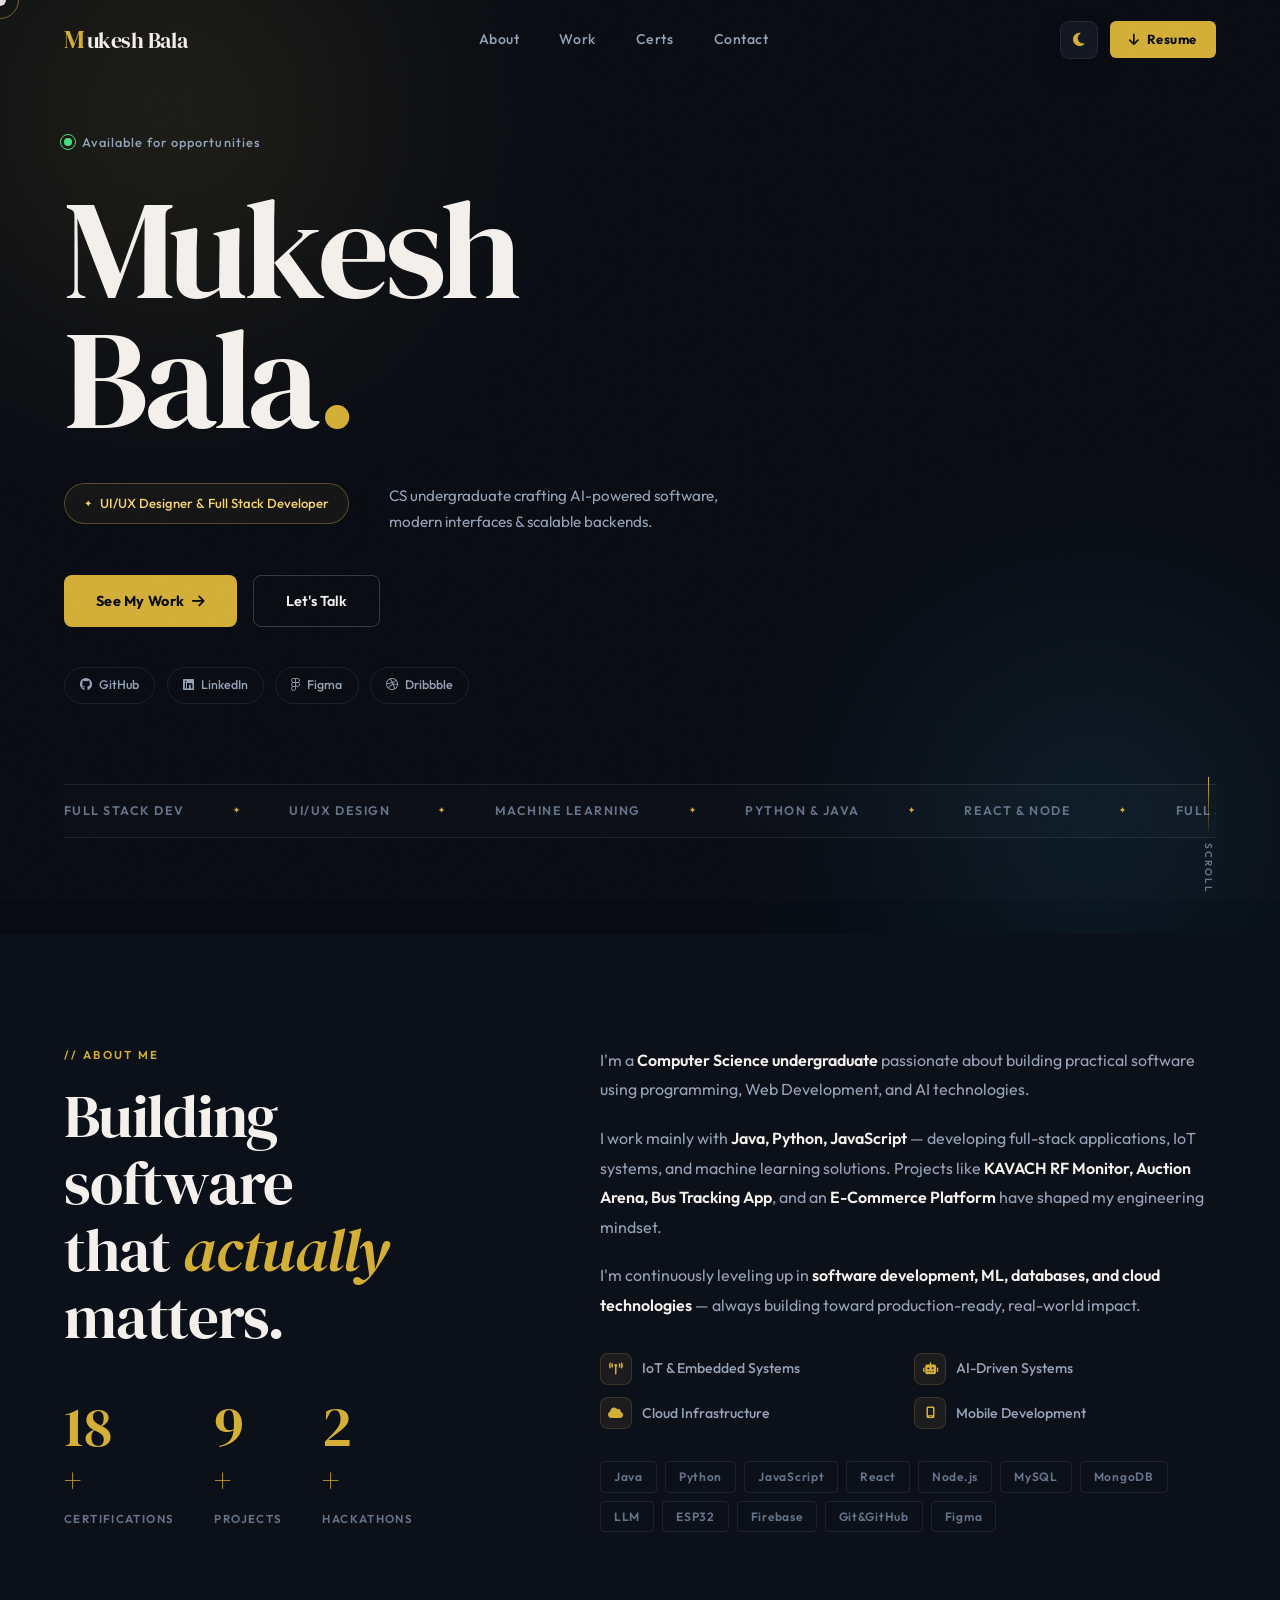
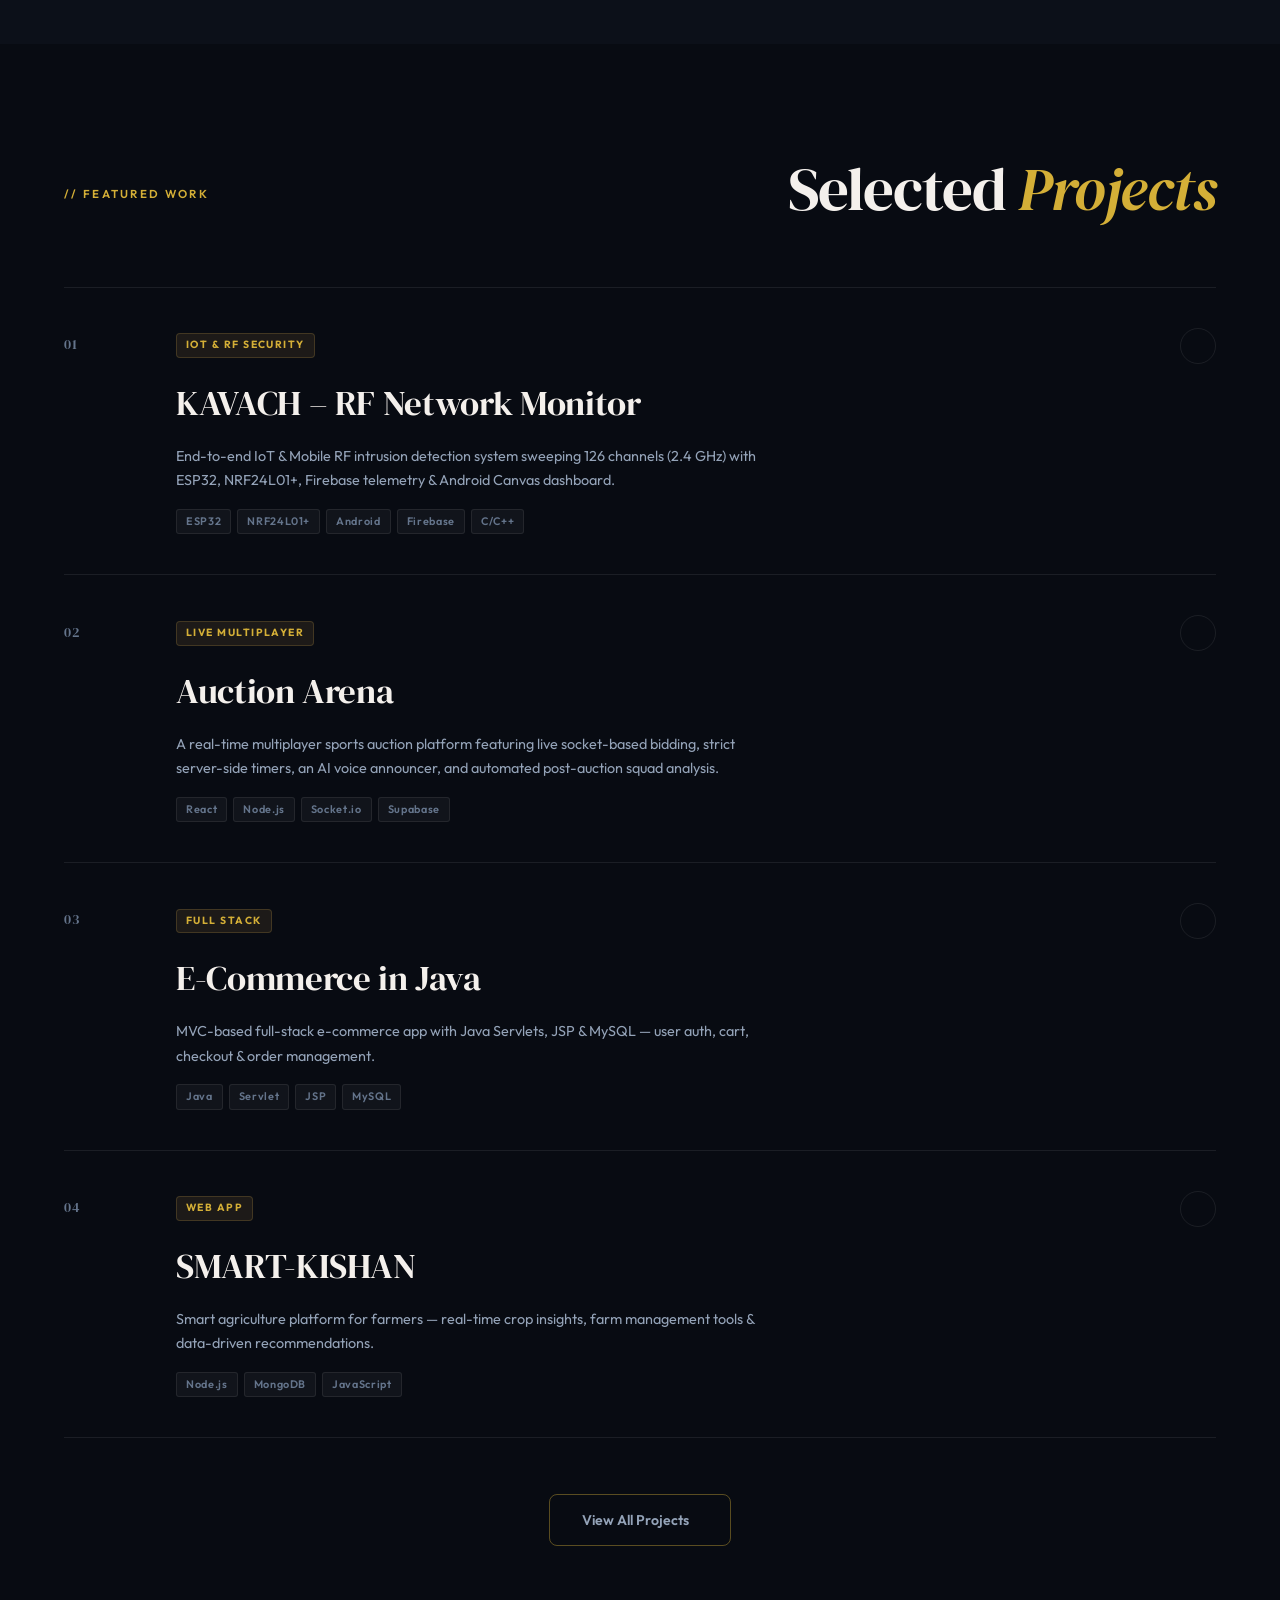
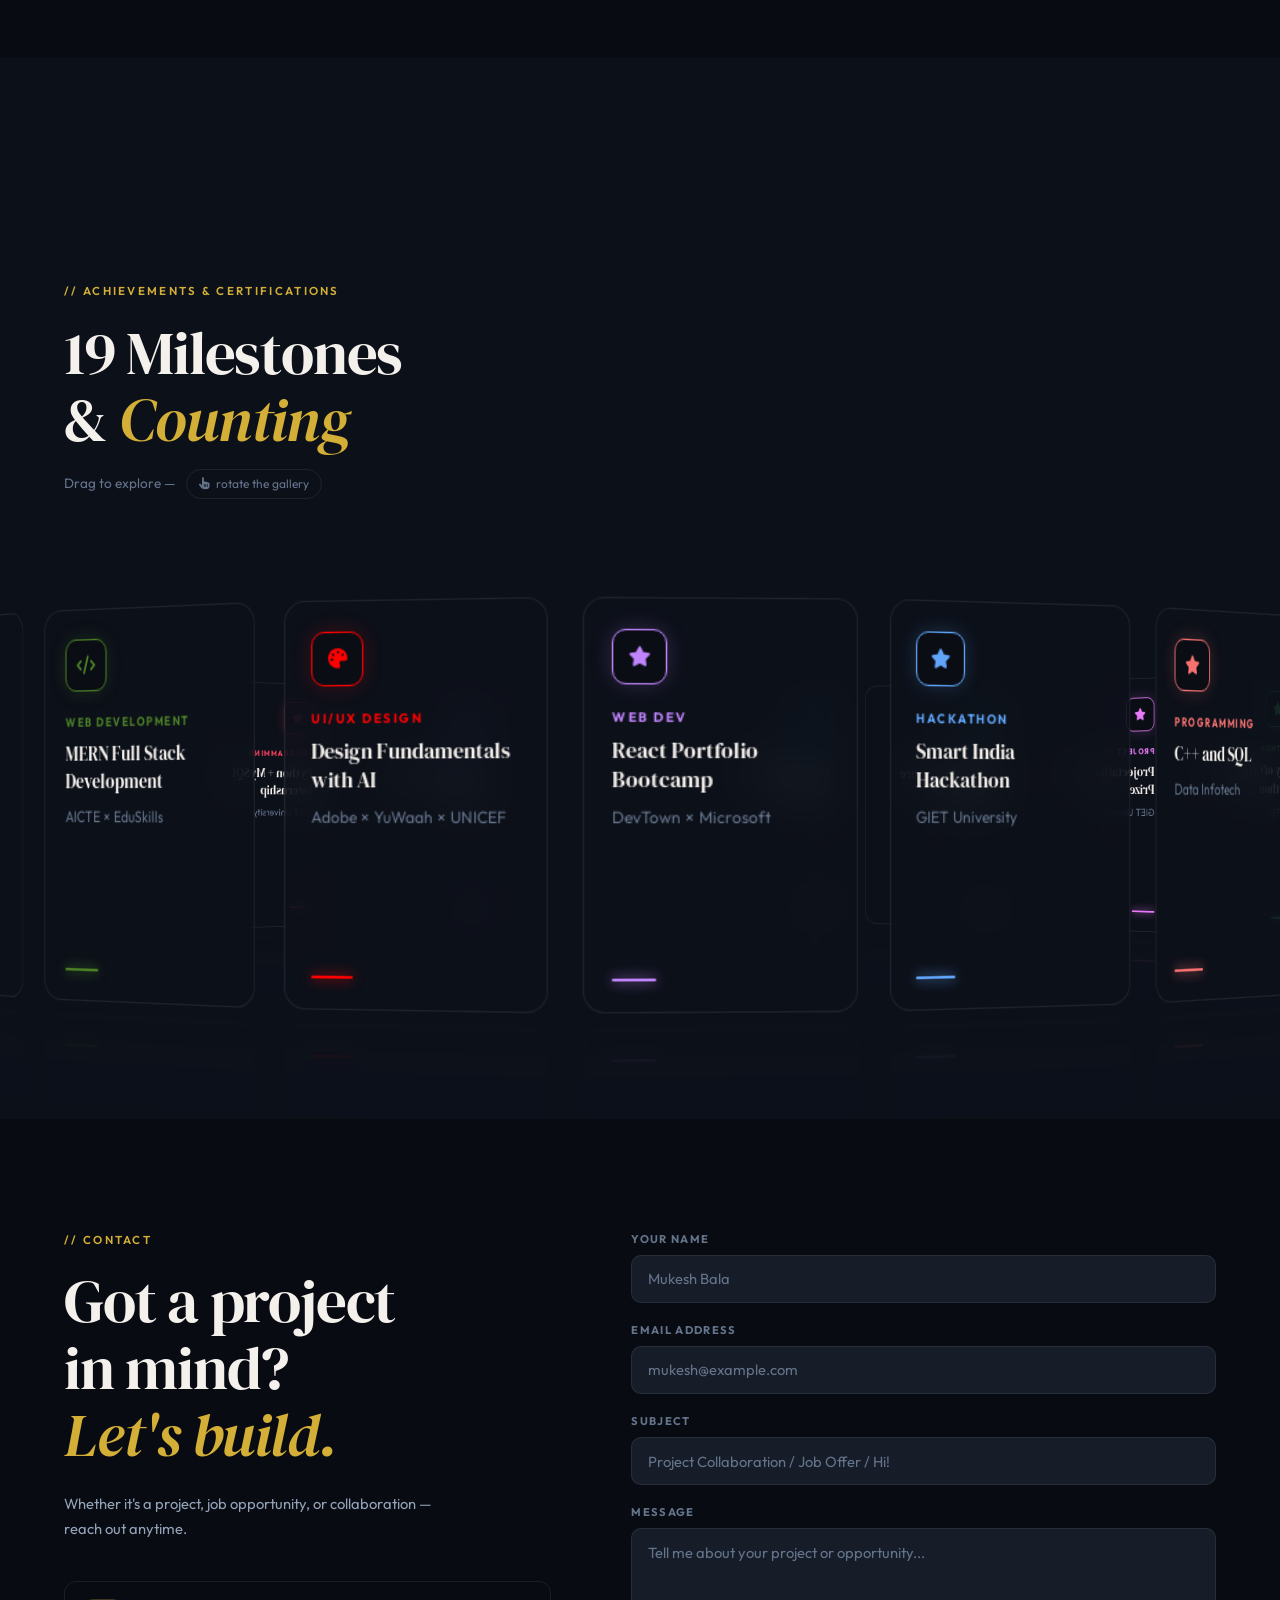
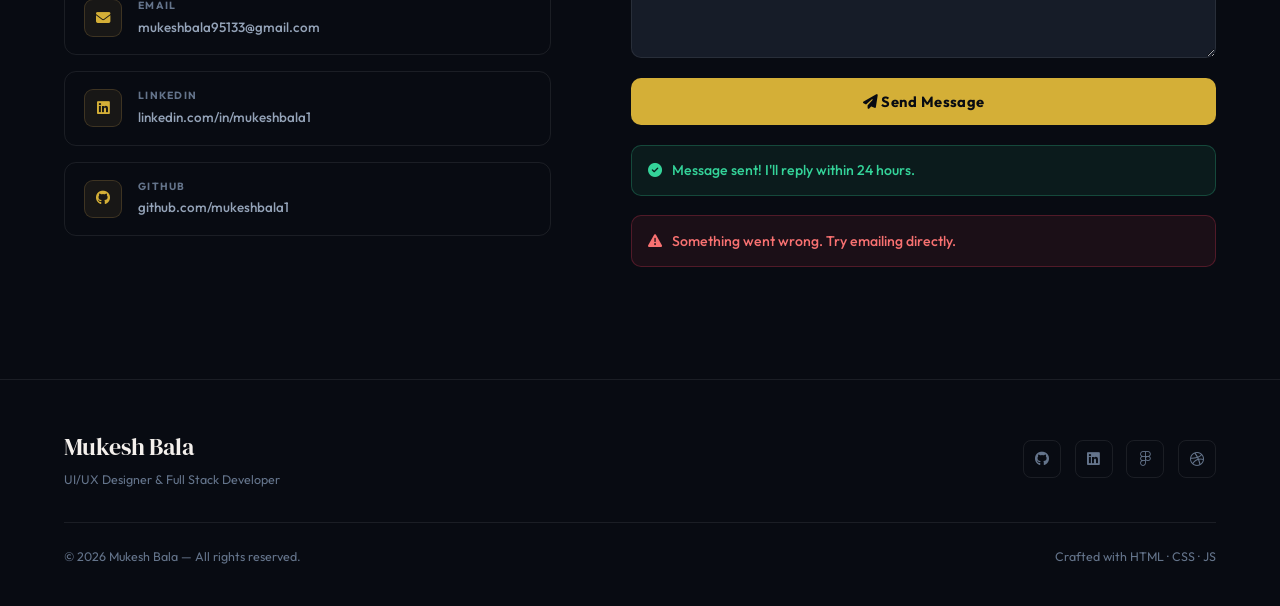
==== commit aa8dbb76: "..." ====
--- a/index.html
+++ b/index.html
@@ -132,13 +132,13 @@
         <span>Full Stack Dev</span><span class="sep">✦</span>
         <span>UI/UX Design</span><span class="sep">✦</span>
         <span>Machine Learning</span><span class="sep">✦</span>
-        <span>Cloud &amp; AWS</span><span class="sep">✦</span>
+        <!-- <span>Cloud &amp; AWS</span><span class="sep">✦</span> -->
         <span>Python &amp; Java</span><span class="sep">✦</span>
         <span>React &amp; Node</span><span class="sep">✦</span>
         <span>Full Stack Dev</span><span class="sep">✦</span>
         <span>UI/UX Design</span><span class="sep">✦</span>
         <span>Machine Learning</span><span class="sep">✦</span>
-        <span>Cloud &amp; AWS</span><span class="sep">✦</span>
+        <!-- <span>Cloud &amp; AWS</span><span class="sep">✦</span> -->
         <span>Python &amp; Java</span><span class="sep">✦</span>
         <span>React &amp; Node</span><span class="sep">✦</span>
       </div>
@@ -163,11 +163,11 @@
           </h2>
           <div class="about-stats">
             <div class="stat">
-              <span class="stat-n" data-count="22">0</span><span class="stat-plus">+</span>
+              <span class="stat-n" data-count="19">0</span><span class="stat-plus">+</span>
               <p>Certifications</p>
             </div>
             <div class="stat">
-              <span class="stat-n" data-count="13">0</span><span class="stat-plus">+</span>
+              <span class="stat-n" data-count="10">0</span><span class="stat-plus">+</span>
               <p>Projects</p>
             </div>
             <div class="stat">
@@ -197,7 +197,7 @@
 
           <div class="tech-stack">
             <span>Java</span><span>Python</span><span>JavaScript</span><span>React</span>
-            <span>Node.js</span><span>MySQL</span><span>MongoDB</span><span>AWS</span>
+            <span>Node.js</span><span>MySQL</span><span>MongoDB</span><span>LLM</span>
             <span>ESP32</span><span>Firebase</span><span>Git&GitHub</span><span>Figma</span>
           </div>
         </div>
@@ -267,7 +267,7 @@
           </div>
         </div>
 
-        <div class="work-item" data-project="farm">
+        <!-- <div class="work-item" data-project="farm">
           <div class="wi-number">05</div>
           <div class="wi-body">
             <div class="wi-top">
@@ -278,7 +278,7 @@
             <p class="wi-desc">ML system analyzing soil &amp; climate parameters (N, P, K, pH, rainfall) to recommend the optimal crop for cultivation.</p>
             <div class="wi-tech"><span>Python</span><span>ML</span><span>Flask</span><span>HTML</span></div>
           </div>
-        </div>
+        </div> -->
 
       </div>
 
@@ -310,7 +310,7 @@
   <section id="certs" class="section certs-section">
     <div class="container-title-certs">
       <p class="section-label">// Achievements &amp; Certifications</p>
-      <h2 class="section-h2">22 Milestones<br>&amp; <em>Counting</em></h2>
+      <h2 class="section-h2">19 Milestones<br>&amp; <em>Counting</em></h2>
       <p class="certs-sub">Drag to explore — <span class="drag-hint-text"><i class="fas fa-hand-pointer"></i> rotate the gallery</span></p>
     </div>
 
@@ -429,7 +429,7 @@
             </div>
           </div>
 
-          <div class="gc" style="--i:12; --clr:#f59e0b;" onclick="openCertModal(11)">
+          <!-- <div class="gc" style="--i:12; --clr:#f59e0b;" onclick="openCertModal(11)">
             <div class="gc-inner">
               <div class="gc-icon"><i class="fas fa-star"></i></div>
               <span class="gc-cat">CLOUD</span>
@@ -437,7 +437,7 @@
               <p>Infosys Springboard</p>
               <div class="gc-bar"></div>
             </div>
-          </div>
+          </div> -->
 
           <div class="gc" style="--i:13; --clr:#818cf8;" onclick="openCertModal(12)">
             <div class="gc-inner">
@@ -459,7 +459,7 @@
             </div>
           </div>
 
-          <div class="gc" style="--i:15; --clr:#ec4899;" onclick="openCertModal(14)">
+          <!-- <div class="gc" style="--i:15; --clr:#ec4899;" onclick="openCertModal(14)">
             <div class="gc-inner">
               <div class="gc-icon"><i class="fas fa-star"></i></div>
               <span class="gc-cat">DATA SCIENCE</span>
@@ -467,9 +467,9 @@
               <p>IBM SkillsBuild</p>
               <div class="gc-bar"></div>
             </div>
-          </div>
-
-          <div class="gc" style="--i:16; --clr:#34d399;" onclick="openCertModal(15)">
+          </div> -->
+
+          <!-- <div class="gc" style="--i:16; --clr:#34d399;" onclick="openCertModal(15)">
             <div class="gc-inner">
               <div class="gc-icon"><i class="fas fa-star"></i></div>
               <span class="gc-cat">DATA ANALYTICS</span>
@@ -477,7 +477,7 @@
               <p>Deloitte (Forage)</p>
               <div class="gc-bar"></div>
             </div>
-          </div>
+          </div> -->
 
           <div class="gc" style="--i:17; --clr:#a3e635;" onclick="openCertModal(16)">
             <div class="gc-inner">
@@ -551,7 +551,7 @@
     <!-- ── MOBILE: Horizontal Swipe Carousel ── -->
     <div class="mobile-cert-track-wrap">
       <p class="mobile-swipe-hint">
-        <i class="fas fa-hand-pointer"></i> Swipe to explore all 22 certifications
+        <i class="fas fa-hand-pointer"></i> Swipe to explore all 19 certifications
       </p>
       <div class="mobile-cert-track">
         <!-- Cards built dynamically by JS from certsData -->
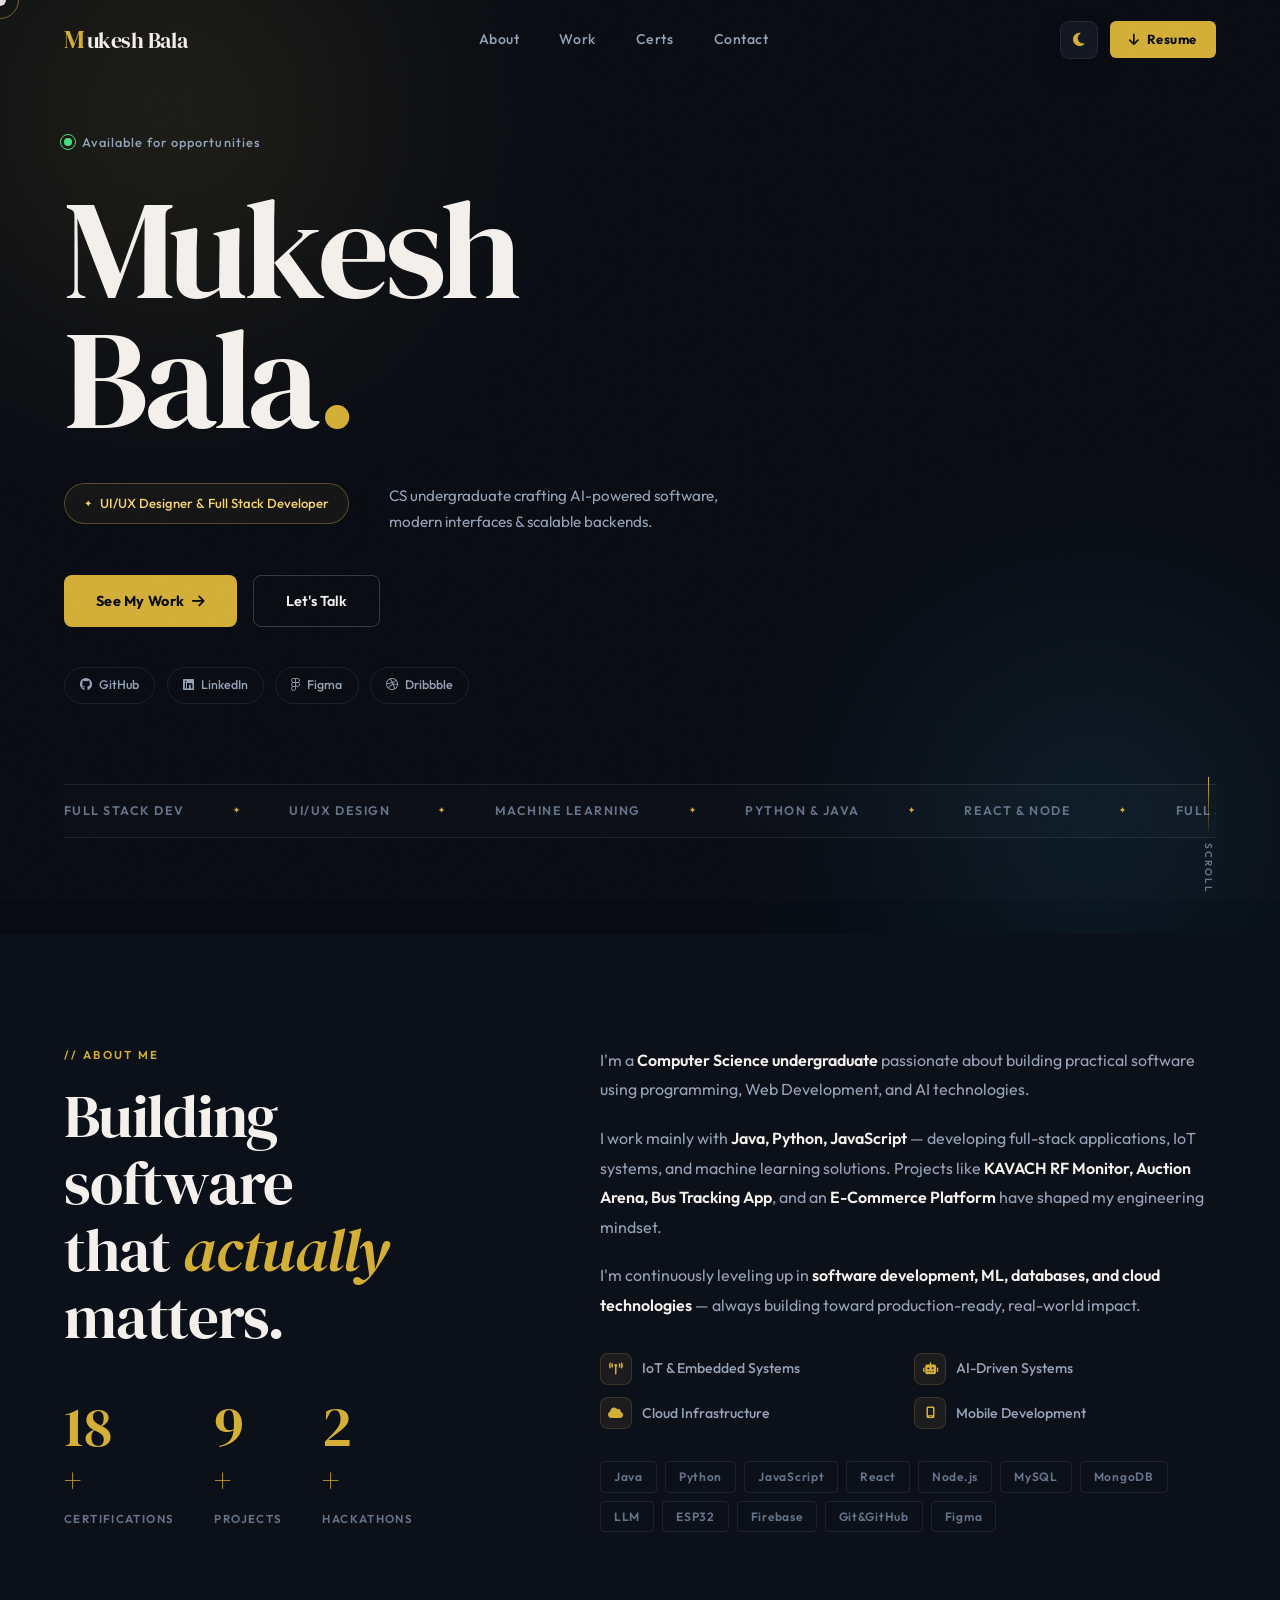
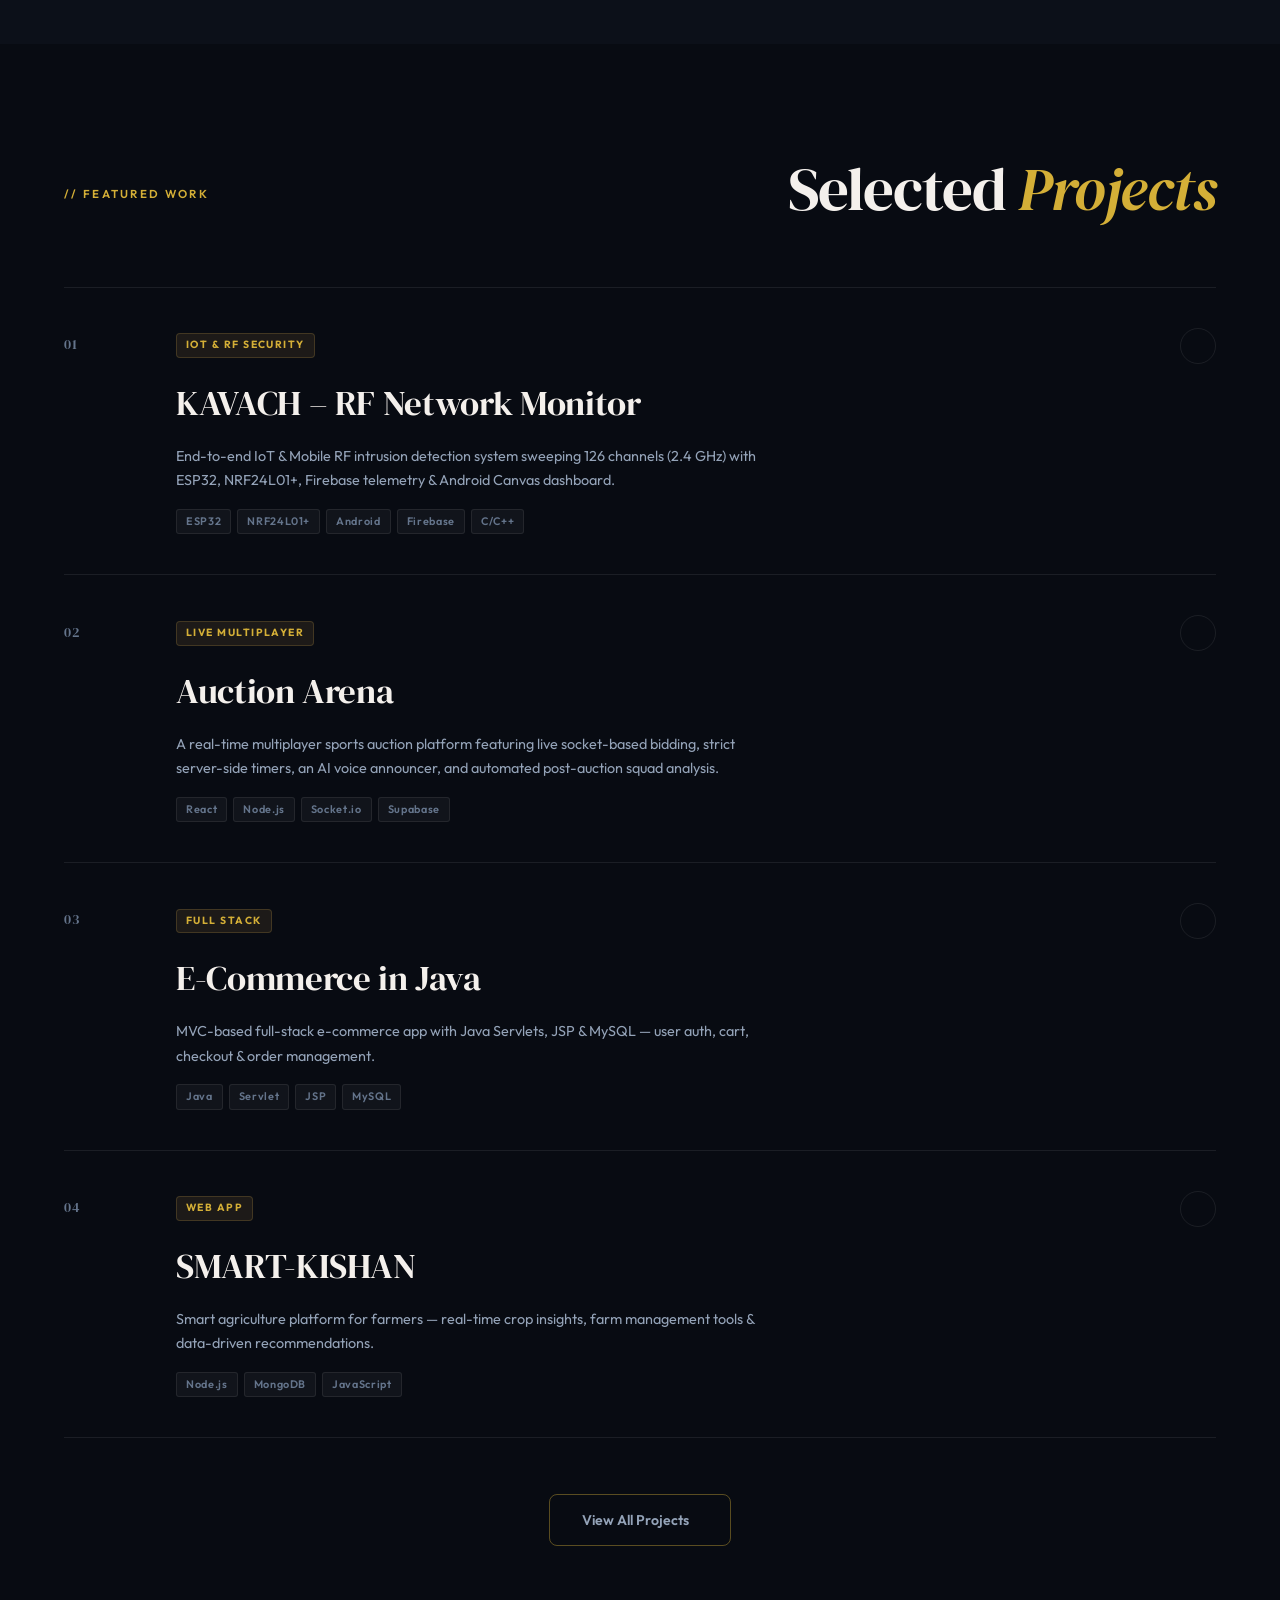
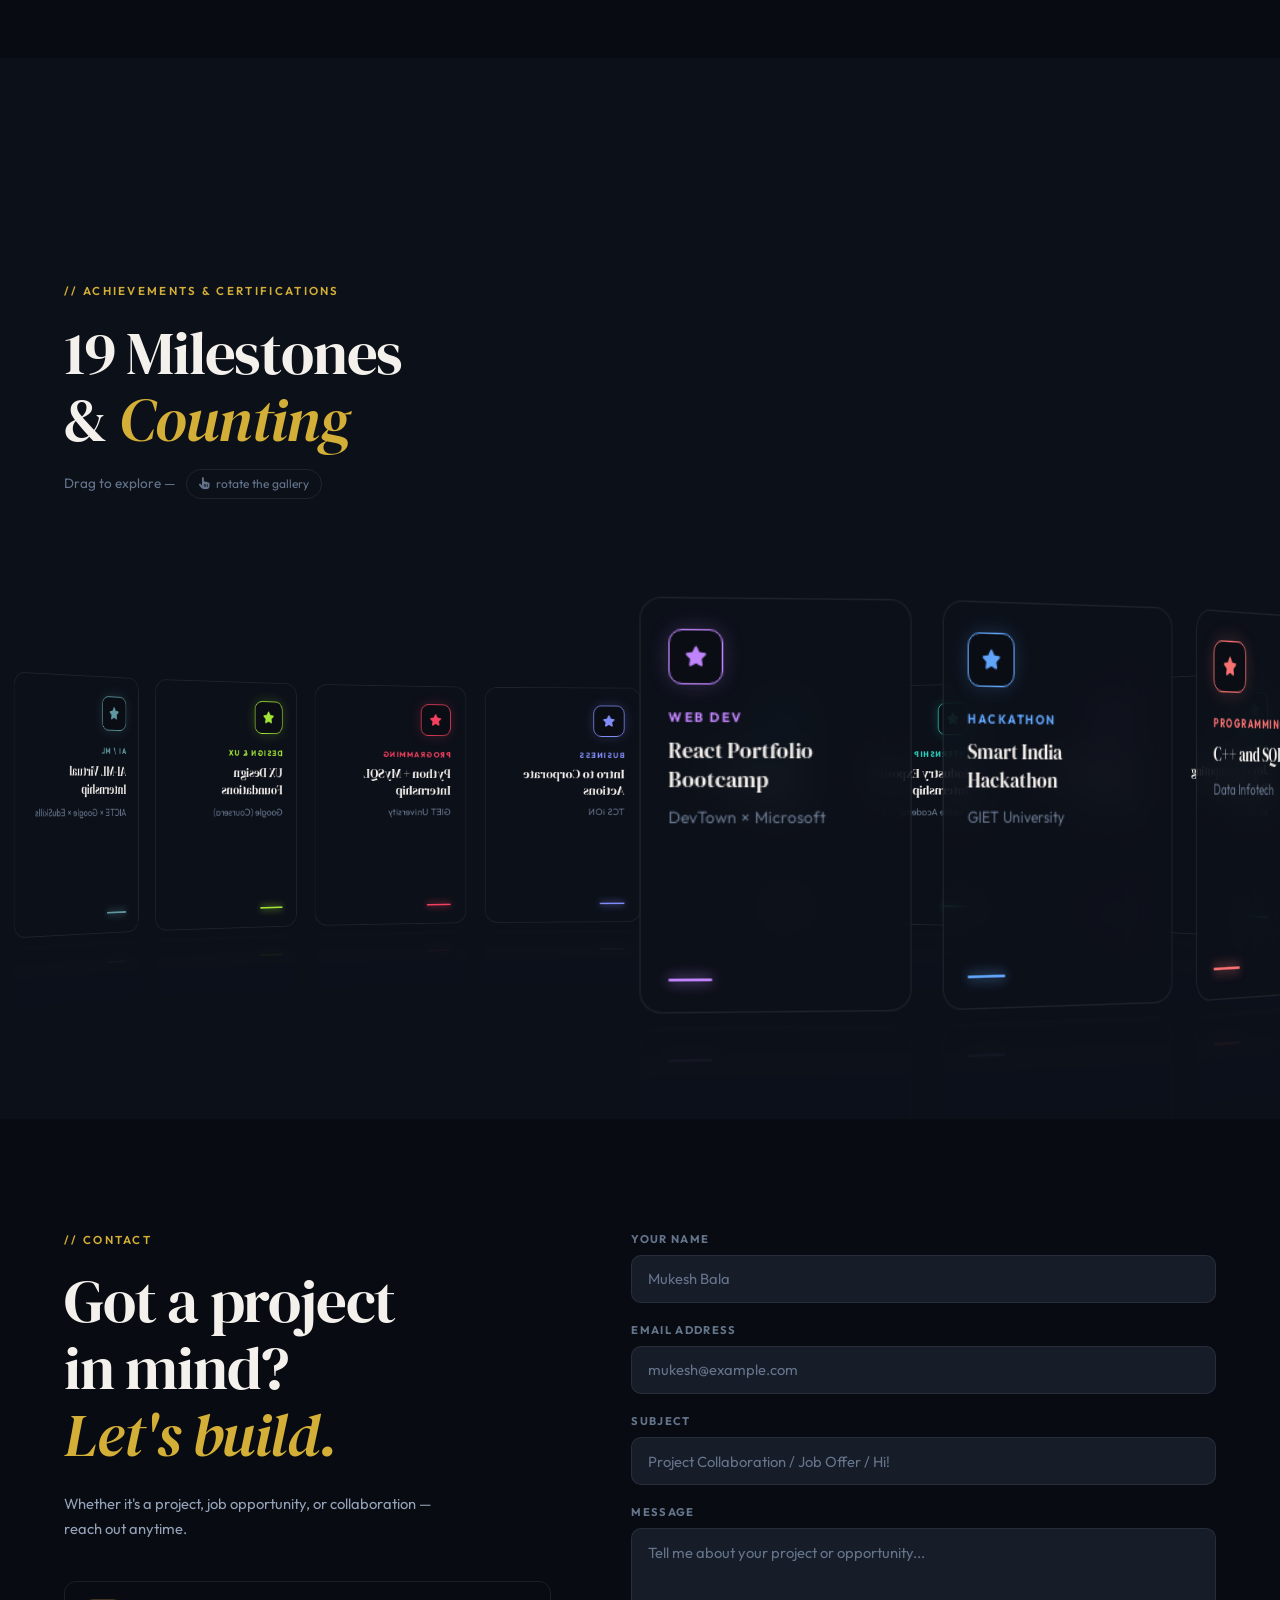
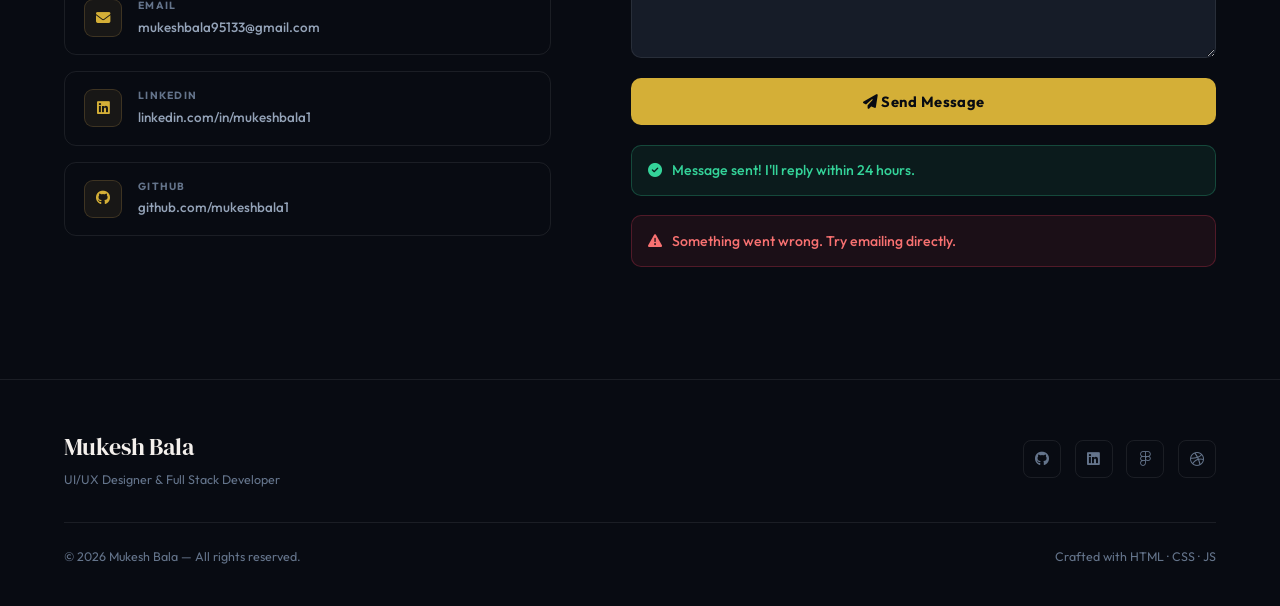
==== commit e7f9cc4e: "..." ====
--- a/index.html
+++ b/index.html
@@ -439,7 +439,7 @@
             </div>
           </div> -->
 
-          <div class="gc" style="--i:13; --clr:#818cf8;" onclick="openCertModal(12)">
+          <div class="gc" style="--i:12; --clr:#818cf8;" onclick="openCertModal(12)">
             <div class="gc-inner">
               <div class="gc-icon"><i class="fas fa-star"></i></div>
               <span class="gc-cat">BUSINESS</span>
@@ -449,7 +449,7 @@
             </div>
           </div>
 
-          <div class="gc" style="--i:14; --clr:#f43f5e;" onclick="openCertModal(13)">
+          <div class="gc" style="--i:13; --clr:#f43f5e;" onclick="openCertModal(13)">
             <div class="gc-inner">
               <div class="gc-icon"><i class="fas fa-star"></i></div>
               <span class="gc-cat">PROGRAMMING</span>
@@ -479,7 +479,7 @@
             </div>
           </div> -->
 
-          <div class="gc" style="--i:17; --clr:#a3e635;" onclick="openCertModal(16)">
+          <div class="gc" style="--i:14; --clr:#a3e635;" onclick="openCertModal(16)">
             <div class="gc-inner">
               <div class="gc-icon"><i class="fas fa-star"></i></div>
               <span class="gc-cat">DESIGN &amp; UX</span>
@@ -490,7 +490,7 @@
           </div>
 
           <!-- ── NEW: Card 18 — AI-ML Virtual Internship ── -->
-          <div class="gc" style="--i:18; --clr:#5f969f;" onclick="openCertModal(17)">
+          <div class="gc" style="--i:15; --clr:#5f969f;" onclick="openCertModal(17)">
             <div class="gc-inner">
               <div class="gc-icon"><i class="fas fa-star"></i></div>
               <span class="gc-cat">AI / ML</span>
@@ -501,7 +501,7 @@
           </div>
 
           <!-- NPTEL Certificate -->
-          <div class="gc" style="--i:19; --clr:#6e5431;" onclick="openCertModal(18)">
+          <div class="gc" style="--i:16; --clr:#6e5431;" onclick="openCertModal(18)">
             <div class="gc-inner">
               <div class="gc-icon"><i class="fas fa-chart-bar"></i></div>
               <span class="gc-cat">Data Science</span>
@@ -512,7 +512,7 @@
           </div>
 
           <!-- Infosys Certificate -->
-          <div class="gc" style="--i:20; --clr:#34627c;" onclick="openCertModal(19)">
+          <div class="gc" style="--i:17; --clr:#34627c;" onclick="openCertModal(19)">
             <div class="gc-inner">
               <div class="gc-icon"><i class="fas fa-robot"></i></div>
               <span class="gc-cat">Generative AI</span>
@@ -523,7 +523,7 @@
           </div>
 
           <!-- MERN Full Stack Development -->
-          <div class="gc" style="--i:21; --clr:#4b8025;" onclick="openCertModal(20)">
+          <div class="gc" style="--i:18; --clr:#4b8025;" onclick="openCertModal(20)">
             <div class="gc-inner">
               <div class="gc-icon"><i class="fas fa-code"></i></div>
               <span class="gc-cat">WEB DEVELOPMENT</span>
@@ -534,7 +534,7 @@
           </div>
 
           <!-- Design Fundamentals with AI -->
-          <div class="gc" style="--i:22; --clr:#FF0000;" onclick="openCertModal(21)">
+          <div class="gc" style="--i:19; --clr:#FF0000;" onclick="openCertModal(21)">
             <div class="gc-inner">
               <div class="gc-icon"><i class="fas fa-palette"></i></div>
               <span class="gc-cat">UI/UX DESIGN</span>
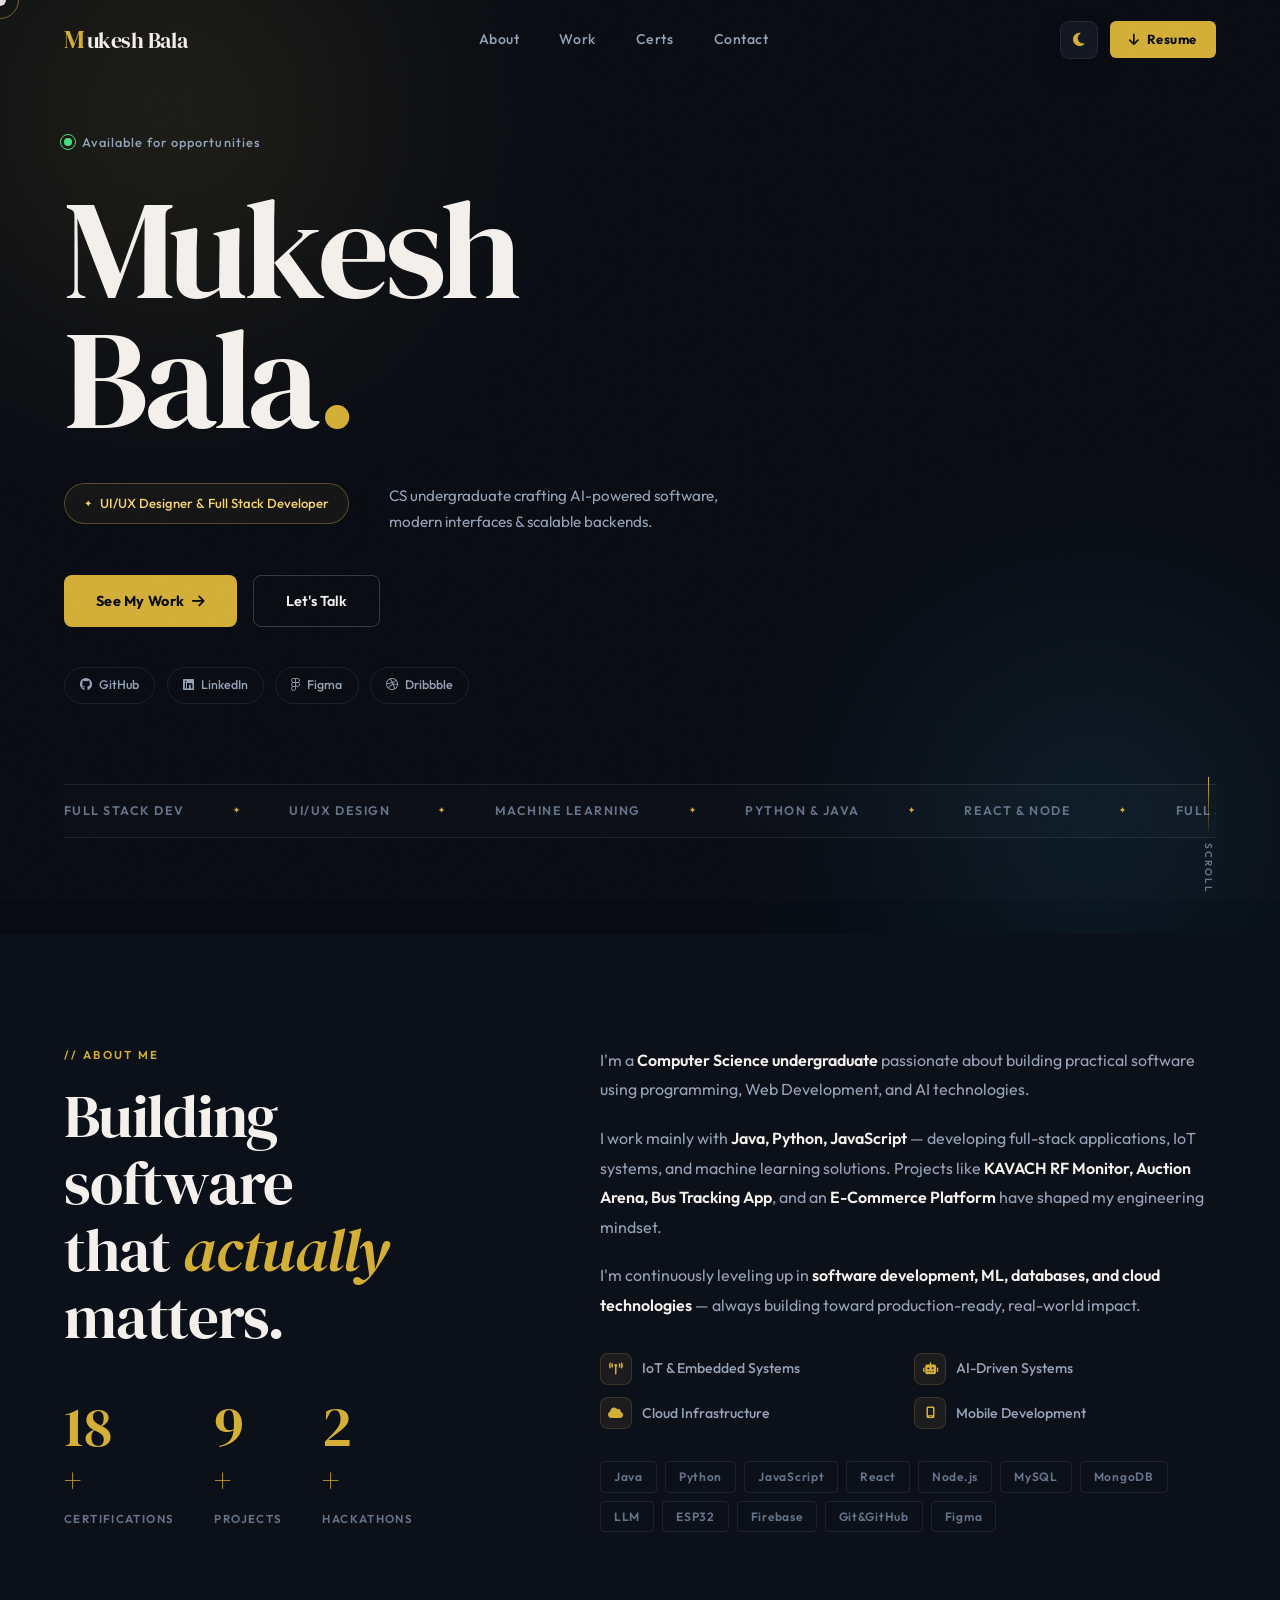
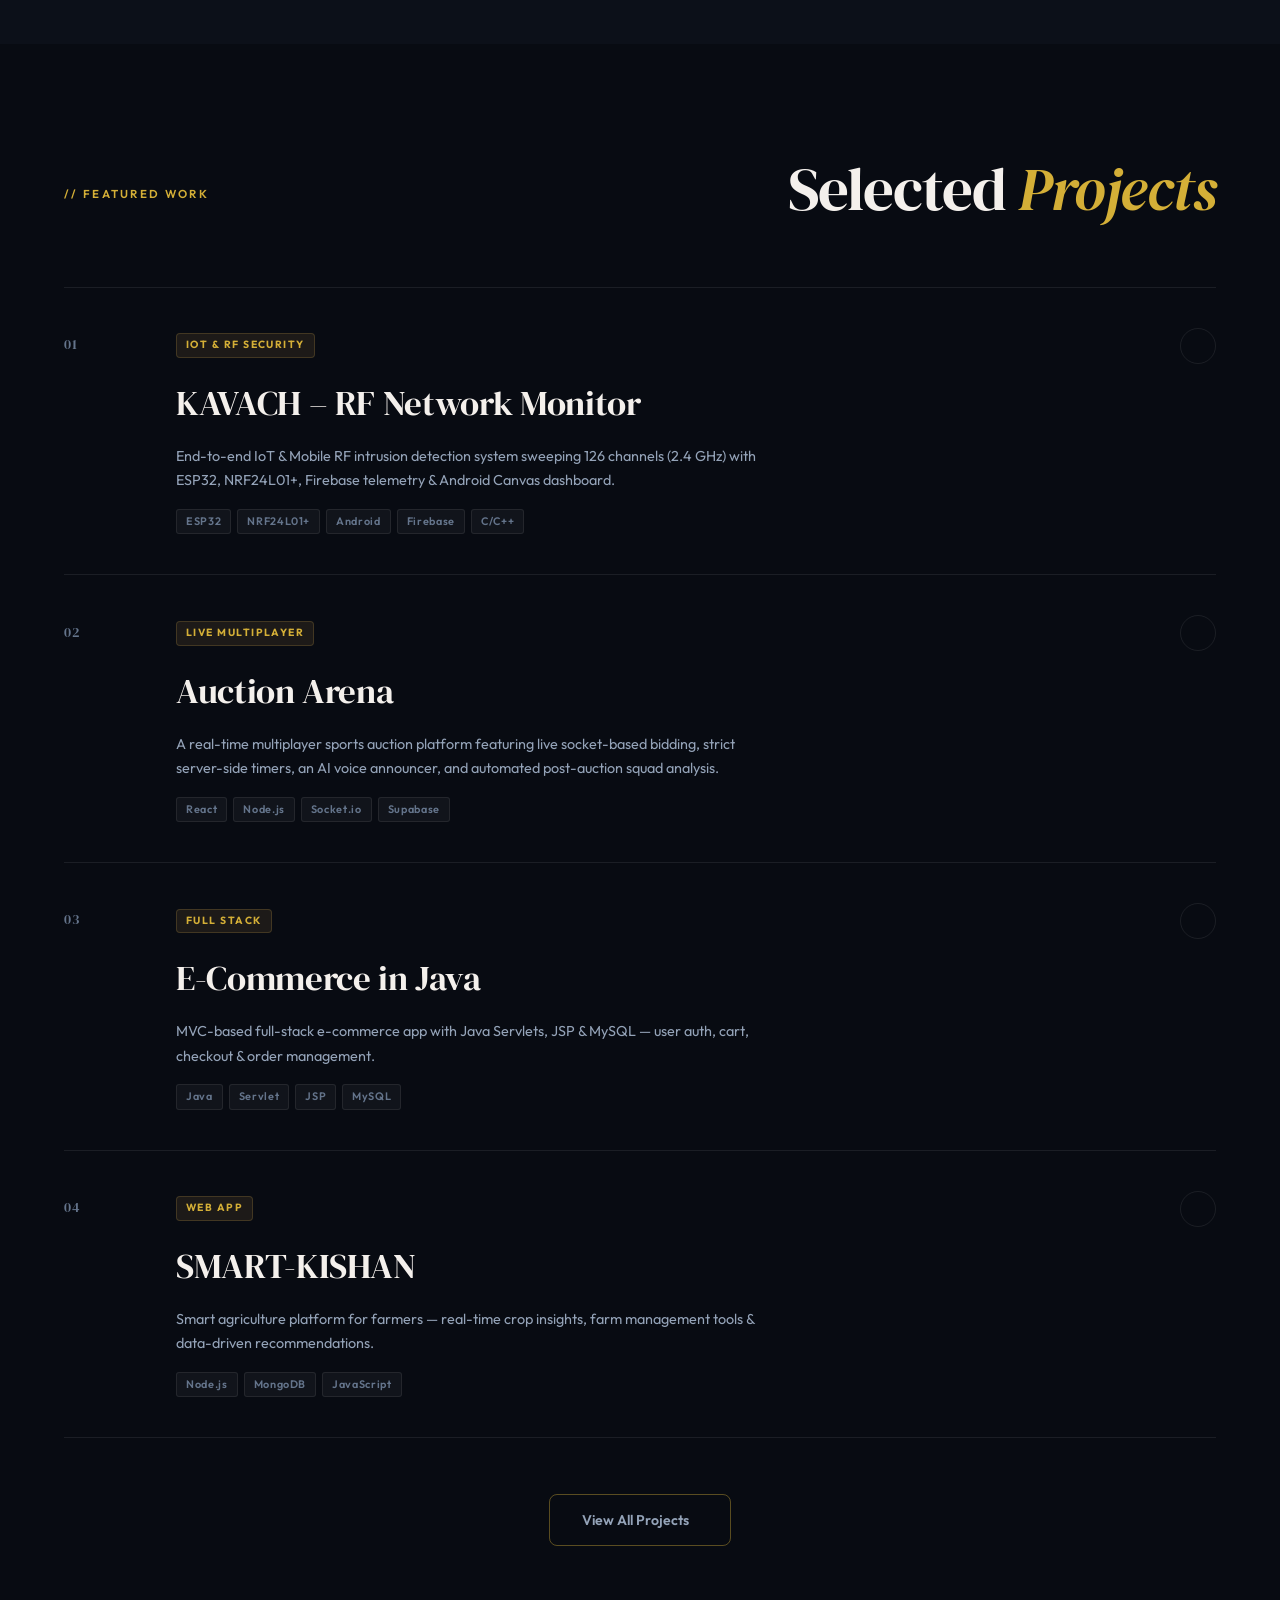
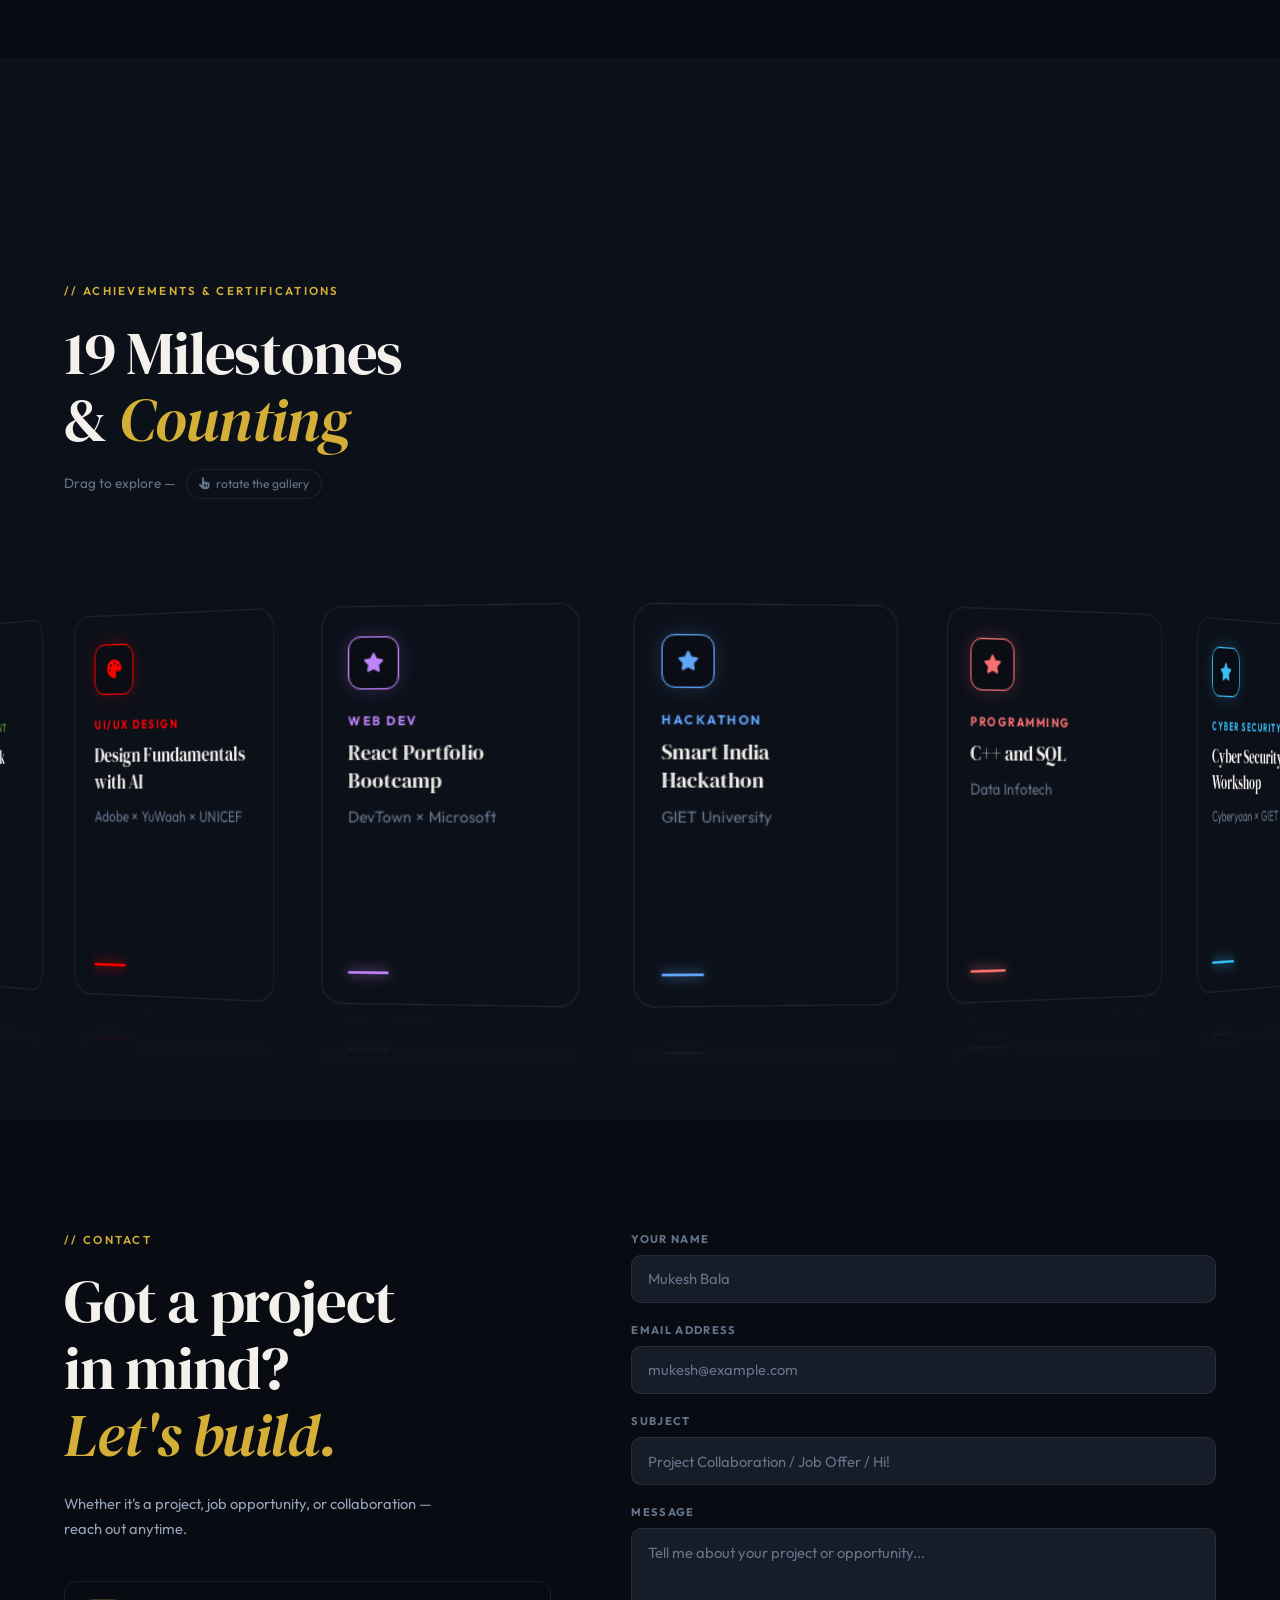
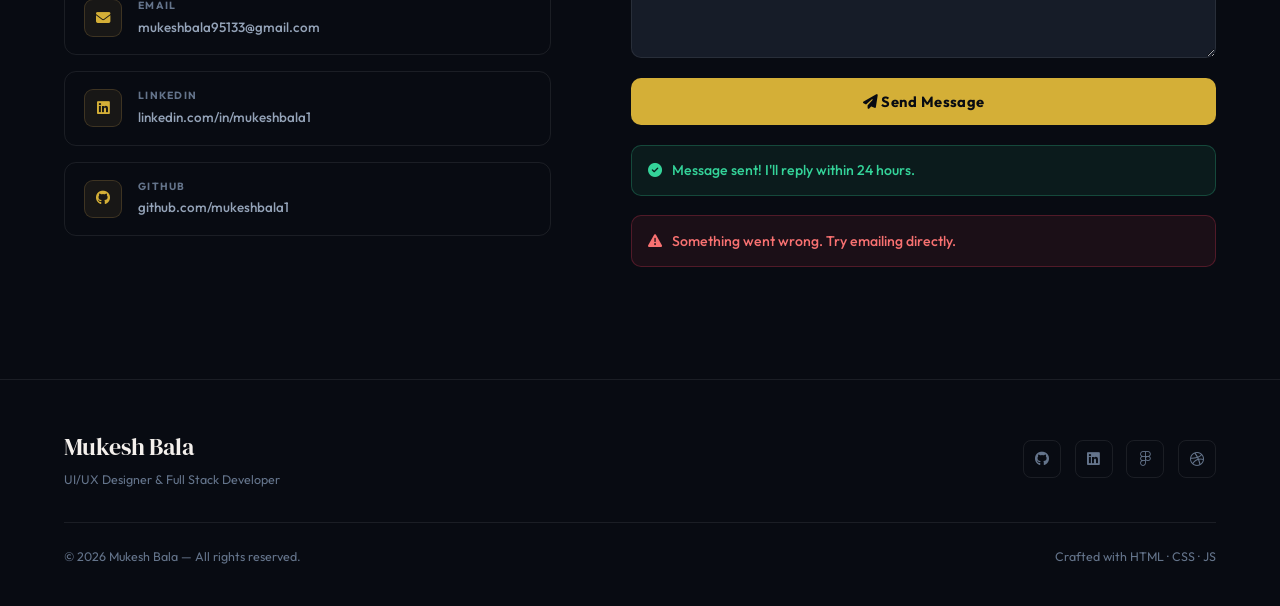
==== commit 4501a5ab: "fix(ui): enhance light mode aesthetic and eliminate 3D carousel gap" ====
--- a/index.html
+++ b/index.html
@@ -319,7 +319,7 @@
       <div class="void-container" id="drag-container">
         <div class="carousel-pivot" id="pivot">
 
-          <div class="gc" style="--i:1;  --clr:#c084fc;" onclick="openCertModal(0)">
+          <div class="gc" style="--i:0;  --clr:#c084fc;" onclick="openCertModal(0)">
             <div class="gc-inner">
               <div class="gc-icon"><i class="fas fa-star"></i></div>
               <span class="gc-cat">WEB DEV</span>
@@ -329,7 +329,7 @@
             </div>
           </div>
 
-          <div class="gc" style="--i:2;  --clr:#60a5fa;" onclick="openCertModal(1)">
+          <div class="gc" style="--i:1;  --clr:#60a5fa;" onclick="openCertModal(1)">
             <div class="gc-inner">
               <div class="gc-icon"><i class="fas fa-star"></i></div>
               <span class="gc-cat">HACKATHON</span>
@@ -339,7 +339,7 @@
             </div>
           </div>
 
-          <div class="gc" style="--i:3;  --clr:#f87171;" onclick="openCertModal(2)">
+          <div class="gc" style="--i:2;  --clr:#f87171;" onclick="openCertModal(2)">
             <div class="gc-inner">
               <div class="gc-icon"><i class="fas fa-star"></i></div>
               <span class="gc-cat">PROGRAMMING</span>
@@ -349,7 +349,7 @@
             </div>
           </div>
 
-          <div class="gc" style="--i:4;  --clr:#38bdf8;" onclick="openCertModal(3)">
+          <div class="gc" style="--i:3;  --clr:#38bdf8;" onclick="openCertModal(3)">
             <div class="gc-inner">
               <div class="gc-icon"><i class="fas fa-star"></i></div>
               <span class="gc-cat">CYBER SECURITY</span>
@@ -359,7 +359,7 @@
             </div>
           </div>
 
-          <div class="gc" style="--i:5;  --clr:#fb923c;" onclick="openCertModal(4)">
+          <div class="gc" style="--i:4;  --clr:#fb923c;" onclick="openCertModal(4)">
             <div class="gc-inner">
               <div class="gc-icon"><i class="fas fa-star"></i></div>
               <span class="gc-cat">HACKATHON</span>
@@ -369,7 +369,7 @@
             </div>
           </div>
 
-          <div class="gc" style="--i:6;  --clr:#f97316;" onclick="openCertModal(5)">
+          <div class="gc" style="--i:5;  --clr:#f97316;" onclick="openCertModal(5)">
             <div class="gc-inner">
               <div class="gc-icon"><i class="fas fa-star"></i></div>
               <span class="gc-cat">AI / CLOUD</span>
@@ -379,7 +379,7 @@
             </div>
           </div>
 
-          <div class="gc" style="--i:7;  --clr:#fbbf24;" onclick="openCertModal(6)">
+          <div class="gc" style="--i:6;  --clr:#fbbf24;" onclick="openCertModal(6)">
             <div class="gc-inner">
               <div class="gc-icon"><i class="fas fa-star"></i></div>
               <span class="gc-cat">IOT</span>
@@ -389,7 +389,7 @@
             </div>
           </div>
 
-          <div class="gc" style="--i:8;  --clr:#4ade80;" onclick="openCertModal(7)">
+          <div class="gc" style="--i:7;  --clr:#4ade80;" onclick="openCertModal(7)">
             <div class="gc-inner">
               <div class="gc-icon"><i class="fas fa-star"></i></div>
               <span class="gc-cat">PYTHON</span>
@@ -399,7 +399,7 @@
             </div>
           </div>
 
-          <div class="gc" style="--i:9;  --clr:#e879f9;" onclick="openCertModal(8)">
+          <div class="gc" style="--i:8;  --clr:#e879f9;" onclick="openCertModal(8)">
             <div class="gc-inner">
               <div class="gc-icon"><i class="fas fa-star"></i></div>
               <span class="gc-cat">PROJECT</span>
@@ -409,7 +409,7 @@
             </div>
           </div>
 
-          <div class="gc" style="--i:10; --clr:#2dd4bf;" onclick="openCertModal(9)">
+          <div class="gc" style="--i:9; --clr:#2dd4bf;" onclick="openCertModal(9)">
             <div class="gc-inner">
               <div class="gc-icon"><i class="fas fa-star"></i></div>
               <span class="gc-cat">INTERNSHIP</span>
@@ -419,7 +419,7 @@
             </div>
           </div>
 
-          <div class="gc" style="--i:11; --clr:#22d3ee;" onclick="openCertModal(10)">
+          <div class="gc" style="--i:10; --clr:#22d3ee;" onclick="openCertModal(10)">
             <div class="gc-inner">
               <div class="gc-icon"><i class="fas fa-star"></i></div>
               <span class="gc-cat">DATA ANALYTICS</span>
@@ -429,7 +429,7 @@
             </div>
           </div>
 
-          <!-- <div class="gc" style="--i:12; --clr:#f59e0b;" onclick="openCertModal(11)">
+          <!-- <div class="gc" style="--i:11; --clr:#f59e0b;" onclick="openCertModal(11)">
             <div class="gc-inner">
               <div class="gc-icon"><i class="fas fa-star"></i></div>
               <span class="gc-cat">CLOUD</span>
@@ -439,7 +439,7 @@
             </div>
           </div> -->
 
-          <div class="gc" style="--i:12; --clr:#818cf8;" onclick="openCertModal(12)">
+          <div class="gc" style="--i:11; --clr:#818cf8;" onclick="openCertModal(11)">
             <div class="gc-inner">
               <div class="gc-icon"><i class="fas fa-star"></i></div>
               <span class="gc-cat">BUSINESS</span>
@@ -449,7 +449,7 @@
             </div>
           </div>
 
-          <div class="gc" style="--i:13; --clr:#f43f5e;" onclick="openCertModal(13)">
+          <div class="gc" style="--i:12; --clr:#f43f5e;" onclick="openCertModal(12)">
             <div class="gc-inner">
               <div class="gc-icon"><i class="fas fa-star"></i></div>
               <span class="gc-cat">PROGRAMMING</span>
@@ -459,7 +459,7 @@
             </div>
           </div>
 
-          <!-- <div class="gc" style="--i:15; --clr:#ec4899;" onclick="openCertModal(14)">
+          <!-- <div class="gc" style="--i:13; --clr:#ec4899;" onclick="openCertModal(13)">
             <div class="gc-inner">
               <div class="gc-icon"><i class="fas fa-star"></i></div>
               <span class="gc-cat">DATA SCIENCE</span>
@@ -469,7 +469,7 @@
             </div>
           </div> -->
 
-          <!-- <div class="gc" style="--i:16; --clr:#34d399;" onclick="openCertModal(15)">
+          <!-- <div class="gc" style="--i:13; --clr:#34d399;" onclick="openCertModal(13)">
             <div class="gc-inner">
               <div class="gc-icon"><i class="fas fa-star"></i></div>
               <span class="gc-cat">DATA ANALYTICS</span>
@@ -479,7 +479,7 @@
             </div>
           </div> -->
 
-          <div class="gc" style="--i:14; --clr:#a3e635;" onclick="openCertModal(16)">
+          <div class="gc" style="--i:13; --clr:#a3e635;" onclick="openCertModal(13)">
             <div class="gc-inner">
               <div class="gc-icon"><i class="fas fa-star"></i></div>
               <span class="gc-cat">DESIGN &amp; UX</span>
@@ -489,8 +489,8 @@
             </div>
           </div>
 
-          <!-- ── NEW: Card 18 — AI-ML Virtual Internship ── -->
-          <div class="gc" style="--i:15; --clr:#5f969f;" onclick="openCertModal(17)">
+          <!-- ── Card 14 — AI-ML Virtual Internship ── -->
+          <div class="gc" style="--i:14; --clr:#5f969f;" onclick="openCertModal(14)">
             <div class="gc-inner">
               <div class="gc-icon"><i class="fas fa-star"></i></div>
               <span class="gc-cat">AI / ML</span>
@@ -501,7 +501,7 @@
           </div>
 
           <!-- NPTEL Certificate -->
-          <div class="gc" style="--i:16; --clr:#6e5431;" onclick="openCertModal(18)">
+          <div class="gc" style="--i:15; --clr:#6e5431;" onclick="openCertModal(15)">
             <div class="gc-inner">
               <div class="gc-icon"><i class="fas fa-chart-bar"></i></div>
               <span class="gc-cat">Data Science</span>
@@ -512,7 +512,7 @@
           </div>
 
           <!-- Infosys Certificate -->
-          <div class="gc" style="--i:17; --clr:#34627c;" onclick="openCertModal(19)">
+          <div class="gc" style="--i:16; --clr:#34627c;" onclick="openCertModal(16)">
             <div class="gc-inner">
               <div class="gc-icon"><i class="fas fa-robot"></i></div>
               <span class="gc-cat">Generative AI</span>
@@ -523,7 +523,7 @@
           </div>
 
           <!-- MERN Full Stack Development -->
-          <div class="gc" style="--i:18; --clr:#4b8025;" onclick="openCertModal(20)">
+          <div class="gc" style="--i:17; --clr:#4b8025;" onclick="openCertModal(17)">
             <div class="gc-inner">
               <div class="gc-icon"><i class="fas fa-code"></i></div>
               <span class="gc-cat">WEB DEVELOPMENT</span>
@@ -534,7 +534,7 @@
           </div>
 
           <!-- Design Fundamentals with AI -->
-          <div class="gc" style="--i:19; --clr:#FF0000;" onclick="openCertModal(21)">
+          <div class="gc" style="--i:18; --clr:#FF0000;" onclick="openCertModal(18)">
             <div class="gc-inner">
               <div class="gc-icon"><i class="fas fa-palette"></i></div>
               <span class="gc-cat">UI/UX DESIGN</span>
--- a/styles.css
+++ b/styles.css
@@ -34,33 +34,35 @@
   --font-sans:    'Outfit', sans-serif;
   --ease:         cubic-bezier(0.4, 0, 0.2, 1);
   --ease-out:     cubic-bezier(0, 0, 0.2, 1);
-  /* Carousel */
+  /* Carousel Geometry (19 cards = 18.9474deg step for a gapless 360deg circle) */
+  --total-cards:  19;
+  --angle-step:   18.9474deg;
   --cw: 200px;
   --ch: 300px;
-  --cr: 780px;
+  --cr: 720px;
 }
 
 [data-theme="light"] {
   --theme:        light;
-  --black:        #f8fafc;
-  --dark:         #f1f5f9;
-  --surface:      #ffffff;
-  --surface2:     #f8fafc;
-  --border:       rgba(15, 23, 42, 0.1);
-  --border-h:     rgba(181, 137, 30, 0.45);
-  --gold:         #b5891e;
-  --gold-light:   #d4af37;
-  --gold-glow:    rgba(181, 137, 30, 0.18);
+  --black:        #faf9f5; /* Warm architectural ivory canvas */
+  --dark:         #f3efe6; /* Soft warm parchment secondary background */
+  --surface:      #ffffff; /* Pure crisp white elevated surface */
+  --surface2:     #ebe6da; /* Warm sand secondary surface */
+  --border:       rgba(44, 38, 30, 0.085);
+  --border-h:     rgba(158, 117, 32, 0.45);
+  --gold:         #9e7520; /* Deep imperial burnished gold (AAA contrast on light) */
+  --gold-light:   #7d5c14; /* Deep bronze gold */
+  --gold-glow:    rgba(158, 117, 32, 0.18);
   --cyan:         #0284c7;
-  --cyan-glow:    rgba(2, 132, 199, 0.18);
-  --white:        #0f172a;
-  --grey:         #334155;
-  --grey2:        #64748b;
-  --card-shadow:  0 10px 25px -8px rgba(15, 23, 42, 0.08), 0 4px 6px -4px rgba(15, 23, 42, 0.04);
-  --nav-bg:       rgba(248, 250, 252, 0.92);
+  --cyan-glow:    rgba(2, 132, 199, 0.16);
+  --white:        #181513; /* Deep obsidian luxury dark text */
+  --grey:         #443e38; /* Warm rich charcoal */
+  --grey2:        #736c64; /* Sophisticated warm stone */
+  --card-shadow:  0 14px 34px -10px rgba(44, 38, 30, 0.08), 0 4px 12px -2px rgba(44, 38, 30, 0.03);
+  --nav-bg:       rgba(250, 249, 245, 0.92);
   --noise-opacity: 0.012;
-  --cert-card-bg: rgba(255, 255, 255, 0.92);
-  --cert-card-border: rgba(15, 23, 42, 0.1);
+  --cert-card-bg: rgba(255, 255, 255, 0.96);
+  --cert-card-border: rgba(44, 38, 30, 0.09);
   --cert-card-mobile-bg: #ffffff;
 }
 
@@ -1140,18 +1142,20 @@
   transition: transform 0.08s linear;
 }
 
-/* 360 / 22 = 16.36deg per card */
+/* 360 / 19 = 18.9474deg per card — completely seamless 360deg cylinder */
 .gc {
   position: absolute;
   width: var(--cw);
   height: var(--ch);
-  transform: rotateY(calc(var(--i) * 16.36deg)) translateZ(var(--cr));
+  transform: rotateY(calc(var(--i) * var(--angle-step, 18.9474deg))) translateZ(var(--cr));
   background: var(--cert-card-bg);
   backdrop-filter: blur(20px);
   -webkit-backdrop-filter: blur(20px);
   border: 1px solid var(--cert-card-border);
   border-radius: 16px;
   cursor: none;
+  backface-visibility: hidden;
+  -webkit-backface-visibility: hidden;
   -webkit-box-reflect: below 10px linear-gradient(transparent 60%, rgba(0,0,0,0.06));
   transition: border-color 0.3s, box-shadow 0.3s, background-color 0.3s;
 }
@@ -1744,68 +1748,377 @@
   color-scheme: light;
 }
 
+/* ── Custom Cursor (Eliminate blue inversion on light backgrounds) ── */
+[data-theme="light"] .cursor {
+  mix-blend-mode: normal;
+}
+[data-theme="light"] .cursor-dot {
+  background: var(--gold);
+  box-shadow: 0 0 12px rgba(158, 117, 32, 0.45);
+}
+[data-theme="light"] .cursor-follower {
+  border-color: rgba(158, 117, 32, 0.5);
+  background: rgba(158, 117, 32, 0.04);
+  mix-blend-mode: normal;
+}
+
+/* ── Hero & Atmospheric Elements ── */
 [data-theme="light"] .hero-orb {
-  opacity: 0.12;
-}
-
+  opacity: 0.16;
+  filter: blur(100px);
+}
 [data-theme="light"] .hero-grid {
   background-image:
-    linear-gradient(rgba(15, 23, 42, 0.04) 1px, transparent 1px),
-    linear-gradient(90deg, rgba(15, 23, 42, 0.04) 1px, transparent 1px);
-}
-
+    linear-gradient(rgba(44, 38, 30, 0.035) 1px, transparent 1px),
+    linear-gradient(90deg, rgba(44, 38, 30, 0.035) 1px, transparent 1px);
+}
 [data-theme="light"] .hero-marquee-wrap {
-  background: rgba(15, 23, 42, 0.02);
-}
-
-[data-theme="light"] .about-card,
-[data-theme="light"] .stat-card,
-[data-theme="light"] .work-item,
-[data-theme="light"] .focus-item,
+  background: rgba(44, 38, 30, 0.025);
+  border-color: var(--border);
+}
+[data-theme="light"] .hero-badge {
+  background: rgba(22, 101, 52, 0.08);
+  border: 1px solid rgba(22, 101, 52, 0.22);
+  color: #15803d;
+}
+[data-theme="light"] .hero-role-pill {
+  color: #7d5c14;
+  background: rgba(158, 117, 32, 0.08);
+  border: 1px solid rgba(158, 117, 32, 0.24);
+  font-weight: 600;
+}
+[data-theme="light"] .social-pill {
+  background: #ffffff;
+  border: 1px solid rgba(44, 38, 30, 0.12);
+  color: var(--grey);
+  box-shadow: 0 2px 6px rgba(44, 38, 30, 0.03);
+}
+[data-theme="light"] .social-pill:hover {
+  border-color: var(--gold);
+  color: var(--gold);
+  background: rgba(158, 117, 32, 0.06);
+}
+
+/* ── Navigation & Controls ── */
+[data-theme="light"] .theme-toggle {
+  background: #ffffff;
+  border-color: rgba(44, 38, 30, 0.12);
+  color: var(--gold);
+  box-shadow: 0 2px 8px rgba(44, 38, 30, 0.06);
+}
+[data-theme="light"] .theme-toggle:hover {
+  border-color: var(--gold);
+  background: #faf8f2;
+}
+[data-theme="light"] .theme-toggle .theme-icon-light {
+  color: var(--gold);
+}
+[data-theme="light"] .nav-cta {
+  background: #181513;
+  color: #faf9f5;
+  border: 1px solid #181513;
+  box-shadow: 0 4px 14px rgba(24, 21, 19, 0.16);
+}
+[data-theme="light"] .nav-cta:hover {
+  background: var(--gold);
+  border-color: var(--gold);
+  color: #ffffff;
+  box-shadow: 0 8px 22px rgba(158, 117, 32, 0.3);
+}
+
+/* ── Primary & Secondary Buttons ── */
+[data-theme="light"] .btn-gold {
+  background: var(--gold);
+  color: #ffffff;
+  border: 1px solid #8c6618;
+  box-shadow: 0 10px 24px -6px rgba(158, 117, 32, 0.36);
+}
+[data-theme="light"] .btn-gold:hover {
+  background: #856118;
+  border-color: #725110;
+  color: #ffffff;
+  transform: translateY(-3px);
+  box-shadow: 0 14px 30px -6px rgba(158, 117, 32, 0.46);
+}
+[data-theme="light"] .btn-outline {
+  border: 1px solid rgba(44, 38, 30, 0.22);
+  color: #181513;
+  background: rgba(255, 255, 255, 0.9);
+  box-shadow: 0 2px 8px rgba(44, 38, 30, 0.04);
+}
+[data-theme="light"] .btn-outline:hover {
+  border-color: var(--gold);
+  color: var(--gold);
+  background: #ffffff;
+  box-shadow: 0 6px 18px rgba(44, 38, 30, 0.08);
+  transform: translateY(-2px);
+}
+[data-theme="light"] .btn-ghost {
+  border-color: rgba(44, 38, 30, 0.18);
+  color: var(--grey);
+  background: #ffffff;
+  box-shadow: 0 4px 14px rgba(44, 38, 30, 0.05);
+}
+[data-theme="light"] .btn-ghost:hover {
+  border-color: var(--gold);
+  color: var(--gold);
+}
+
+/* ── About & Skills ── */
+[data-theme="light"] .stat-n {
+  color: var(--gold);
+}
+[data-theme="light"] .stat-plus {
+  color: var(--gold);
+}
+[data-theme="light"] .focus-item i {
+  background: rgba(158, 117, 32, 0.08);
+  border-color: rgba(158, 117, 32, 0.22);
+  color: var(--gold);
+}
+[data-theme="light"] .tech-stack span {
+  background: #ffffff;
+  border-color: rgba(44, 38, 30, 0.09);
+  color: var(--grey);
+  box-shadow: 0 2px 6px rgba(44, 38, 30, 0.03);
+}
+[data-theme="light"] .tech-stack span:hover {
+  border-color: var(--gold);
+  color: var(--gold);
+}
+
+/* ── Work / Selected Projects ── */
+[data-theme="light"] .work-item {
+  border-bottom: 1px solid rgba(44, 38, 30, 0.09);
+  box-shadow: none;
+}
+[data-theme="light"] .work-item:first-child {
+  border-top: 1px solid rgba(44, 38, 30, 0.09);
+}
+[data-theme="light"] .work-item::before {
+  background: rgba(158, 117, 32, 0.035);
+}
+[data-theme="light"] .work-item:hover .wi-number {
+  color: var(--gold);
+}
+[data-theme="light"] .wi-title {
+  color: #181513;
+}
+[data-theme="light"] .wi-desc {
+  color: var(--grey);
+}
+[data-theme="light"] .wi-tag {
+  color: var(--gold);
+}
+[data-theme="light"] .wi-arrow {
+  border-color: rgba(44, 38, 30, 0.15);
+  color: var(--grey2);
+}
+[data-theme="light"] .work-item:hover .wi-arrow {
+  background: var(--gold);
+  border-color: var(--gold);
+  color: #ffffff;
+}
+[data-theme="light"] .wi-tech span {
+  background: #ffffff;
+  color: var(--grey);
+  border-color: rgba(44, 38, 30, 0.09);
+  box-shadow: 0 1px 4px rgba(44, 38, 30, 0.02);
+}
+
+/* ── 3D Carousel Cards ── */
+[data-theme="light"] .gc {
+  background: #ffffff;
+  border: 1px solid rgba(44, 38, 30, 0.09);
+  box-shadow: 0 16px 36px -12px rgba(44, 38, 30, 0.12), 0 3px 10px -2px rgba(44, 38, 30, 0.04);
+  -webkit-box-reflect: below 8px linear-gradient(transparent 72%, rgba(44, 38, 30, 0.03));
+}
+[data-theme="light"] .gc:hover {
+  border-color: var(--clr);
+  box-shadow: 0 22px 48px -10px color-mix(in srgb, var(--clr) 35%, rgba(44, 38, 30, 0.16));
+}
+[data-theme="light"] .gc-icon {
+  background: color-mix(in srgb, var(--clr) 12%, #ffffff);
+  box-shadow: 0 4px 12px color-mix(in srgb, var(--clr) 25%, transparent);
+}
+[data-theme="light"] .gc-inner h3 {
+  color: #181513;
+  font-weight: 500;
+}
+[data-theme="light"] .gc-inner p {
+  color: #554d45;
+}
+[data-theme="light"] .gc-cat {
+  font-weight: 800;
+}
+
+/* ── Mobile Cert Track ── */
+[data-theme="light"] .mobile-cert-card {
+  background: #ffffff;
+  border: 1px solid rgba(44, 38, 30, 0.1);
+  box-shadow: 0 10px 24px -6px rgba(44, 38, 30, 0.08);
+}
+[data-theme="light"] .mobile-cert-card h3 {
+  color: #181513;
+}
+[data-theme="light"] .mobile-cert-card p {
+  color: #554d45;
+}
+[data-theme="light"] .mobile-cert-dots span {
+  background: rgba(44, 38, 30, 0.2);
+}
+[data-theme="light"] .mobile-cert-dots span.active {
+  background: var(--gold);
+}
+
+/* ── Contact Section ── */
+[data-theme="light"] .cf-input {
+  background: #ffffff;
+  border: 1px solid rgba(44, 38, 30, 0.14);
+  color: #181513;
+  box-shadow: 0 2px 6px rgba(44, 38, 30, 0.02);
+}
+[data-theme="light"] .cf-input:focus {
+  border-color: var(--gold);
+  background: #ffffff;
+  box-shadow: 0 0 0 3px rgba(158, 117, 32, 0.14);
+}
+[data-theme="light"] .cf-submit {
+  background: #181513;
+  color: #faf9f5;
+  border: 1px solid #181513;
+  box-shadow: 0 8px 24px -6px rgba(24, 21, 19, 0.25);
+}
+[data-theme="light"] .cf-submit:hover {
+  background: var(--gold);
+  border-color: var(--gold);
+  color: #ffffff;
+  box-shadow: 0 12px 30px -6px rgba(158, 117, 32, 0.38);
+}
 [data-theme="light"] .cil-item {
-  box-shadow: var(--card-shadow);
-}
-
-[data-theme="light"] .wi-tech span {
-  background: var(--surface2);
-  color: var(--grey);
-  border-color: var(--border);
-}
-
-[data-theme="light"] .btn-outline {
-  border-color: var(--border-h);
-  color: var(--white);
-}
-
-[data-theme="light"] .btn-outline:hover {
-  background: rgba(15, 23, 42, 0.04);
-  border-color: var(--gold);
-  color: var(--gold);
-}
-
+  background: #ffffff;
+  border: 1px solid rgba(44, 38, 30, 0.09);
+  box-shadow: 0 8px 22px -6px rgba(44, 38, 30, 0.06);
+}
+[data-theme="light"] .cil-text span {
+  color: var(--grey2);
+}
+[data-theme="light"] .cil-text strong {
+  color: #181513;
+}
+[data-theme="light"] .cil-icon {
+  background: rgba(158, 117, 32, 0.08);
+  border-color: rgba(158, 117, 32, 0.22);
+  color: var(--gold);
+}
+
+/* ── Modals (Projects & Certifications) ── */
+[data-theme="light"] .pmodal-overlay,
+[data-theme="light"] .cert-overlay {
+  background: rgba(24, 21, 19, 0.65);
+}
 [data-theme="light"] .pmodal,
 [data-theme="light"] .cert-modal {
-  box-shadow: 0 25px 60px -15px rgba(15, 23, 42, 0.25);
-}
-
+  background: #ffffff;
+  border: 1px solid rgba(44, 38, 30, 0.12);
+  box-shadow: 0 30px 70px -15px rgba(24, 21, 19, 0.22);
+  color: #181513;
+}
+[data-theme="light"] .pmodal-title,
+[data-theme="light"] .cert-title {
+  color: #181513;
+}
+[data-theme="light"] .pmodal-short,
+[data-theme="light"] .pmodal-long,
+[data-theme="light"] .cert-desc {
+  color: var(--grey);
+}
+[data-theme="light"] .pmodal-tech span,
+[data-theme="light"] .cert-tags .tag {
+  background: #f5f2ea;
+  border: 1px solid rgba(44, 38, 30, 0.09);
+  color: var(--grey);
+}
+[data-theme="light"] .pmodal-close,
+[data-theme="light"] .cert-close {
+  background: #f5f2ea;
+  color: #181513;
+  border: 1px solid rgba(44, 38, 30, 0.1);
+}
+[data-theme="light"] .pmodal-close:hover,
+[data-theme="light"] .cert-close:hover {
+  background: #ebe6da;
+  color: var(--gold);
+}
 [data-theme="light"] .pmodal-gh {
-  background: var(--surface2);
-  border-color: var(--border);
-  color: var(--white);
-}
-
+  background: #181513;
+  color: #faf9f5;
+  border: 1px solid #181513;
+}
+[data-theme="light"] .pmodal-gh:hover {
+  background: var(--gold);
+  border-color: var(--gold);
+  color: #ffffff;
+}
 [data-theme="light"] .cert-link-btn {
-  background: var(--surface2);
-  border-color: var(--border);
-  color: var(--white);
-}
-
-[data-theme="light"] .cursor-dot {
+  background: #181513;
+  color: #faf9f5;
+  border: 1px solid #181513;
+}
+[data-theme="light"] .cert-link-btn:hover {
   background: var(--gold);
-}
-
-[data-theme="light"] .cursor-follower {
-  border-color: rgba(181, 137, 30, 0.6);
+  border-color: var(--gold);
+  color: #ffffff;
+}
+
+/* ── Projects Page (projects.html) Support ── */
+[data-theme="light"] .pg-card {
+  background: #ffffff;
+  border: 1px solid rgba(44, 38, 30, 0.09);
+  box-shadow: 0 10px 28px -8px rgba(44, 38, 30, 0.07);
+}
+[data-theme="light"] .pg-card:hover {
+  border-color: rgba(158, 117, 32, 0.4);
+  box-shadow: 0 20px 45px -10px rgba(44, 38, 30, 0.12);
+}
+[data-theme="light"] .pgc-title {
+  color: #181513;
+}
+[data-theme="light"] .pgc-desc {
+  color: var(--grey);
+}
+[data-theme="light"] .pgc-tech span {
+  background: #f5f2ea;
+  border: 1px solid rgba(44, 38, 30, 0.08);
+  color: var(--grey);
+}
+[data-theme="light"] .pgc-arrow {
+  border-color: rgba(44, 38, 30, 0.14);
+  color: var(--grey2);
+}
+[data-theme="light"] .pg-card:hover .pgc-arrow {
+  background: var(--gold);
+  border-color: var(--gold);
+  color: #ffffff;
+}
+[data-theme="light"] .fbtn {
+  background: #ffffff;
+  border-color: rgba(44, 38, 30, 0.1);
+  color: var(--grey2);
+}
+[data-theme="light"] .fbtn.active {
+  background: rgba(158, 117, 32, 0.1);
+  border-color: rgba(158, 117, 32, 0.4);
+  color: #8c6618;
+}
+[data-theme="light"] .back-link {
+  background: #ffffff;
+  border-color: rgba(44, 38, 30, 0.12);
+  color: var(--grey);
+}
+[data-theme="light"] .back-link:hover {
+  border-color: var(--gold);
+  color: var(--gold);
 }
 
 /* Touch devices cleanup: disable custom cursor, ensure touch targets work seamlessly */
